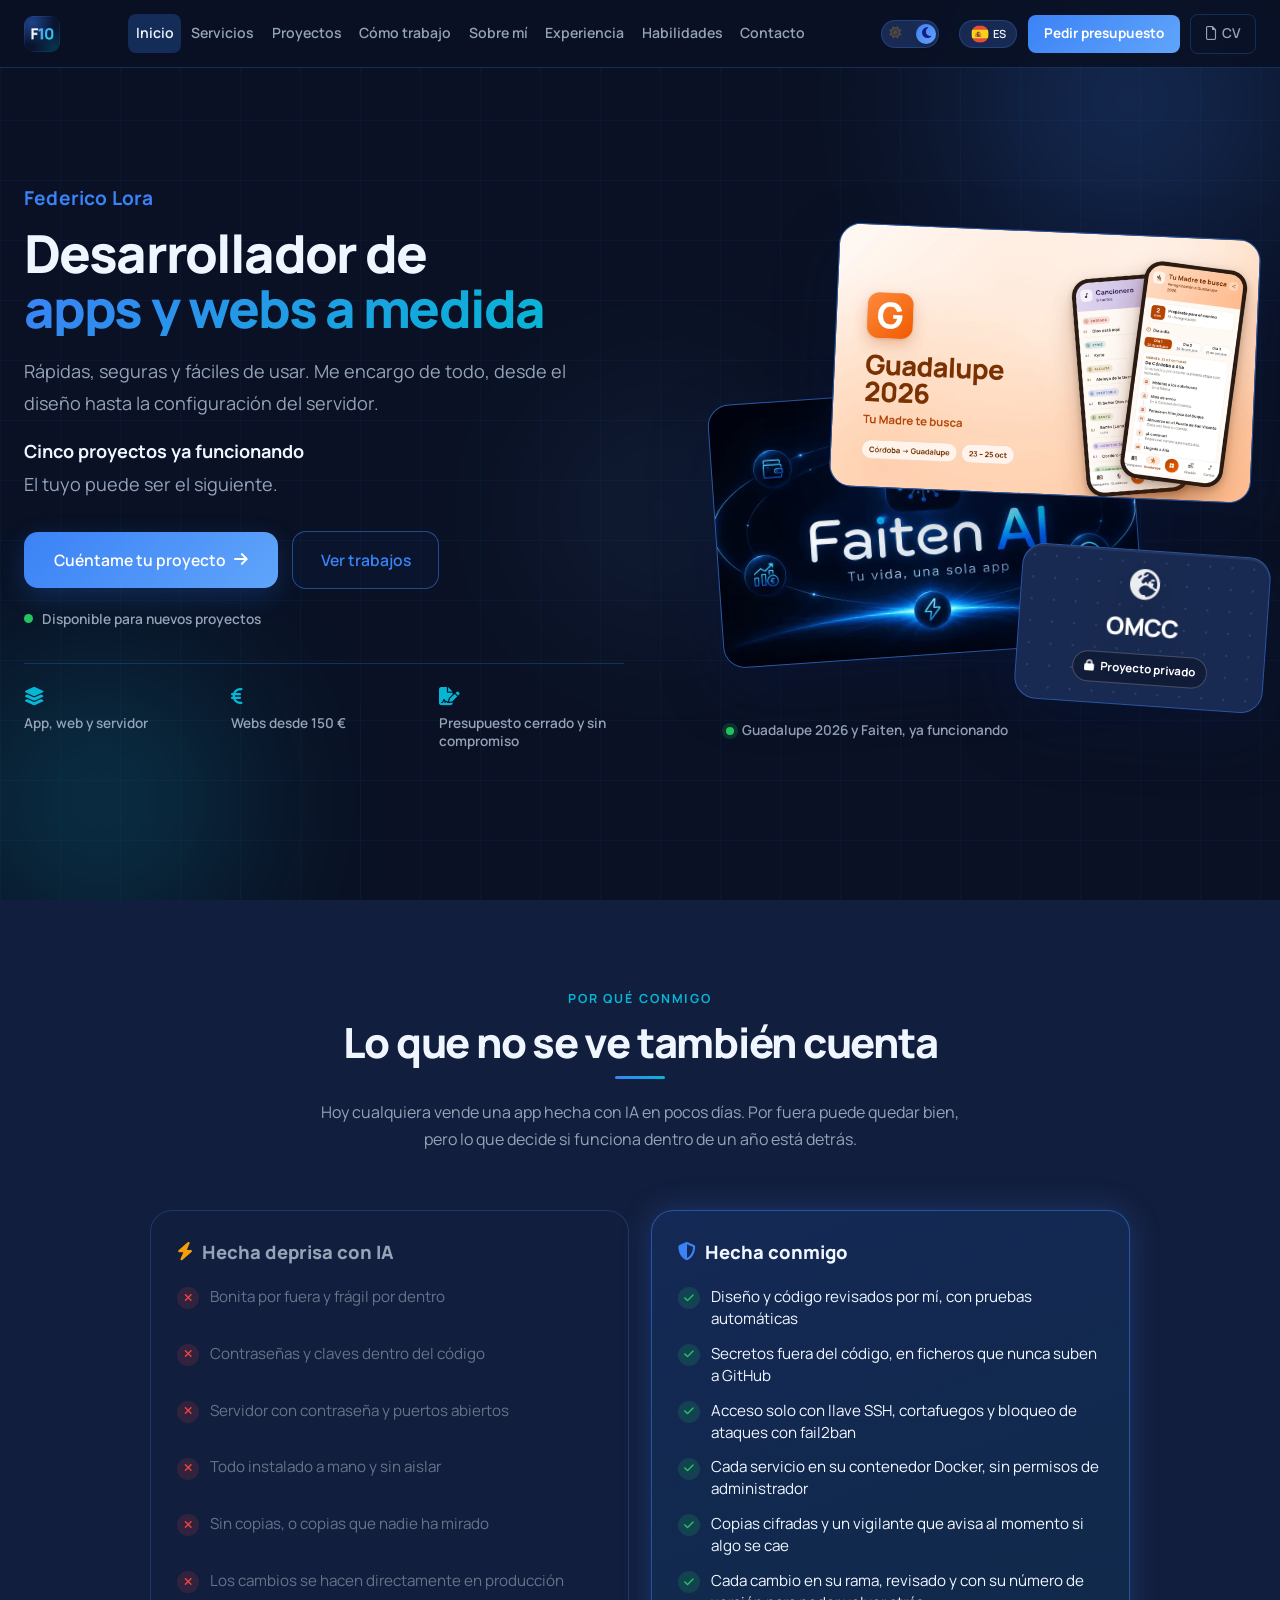
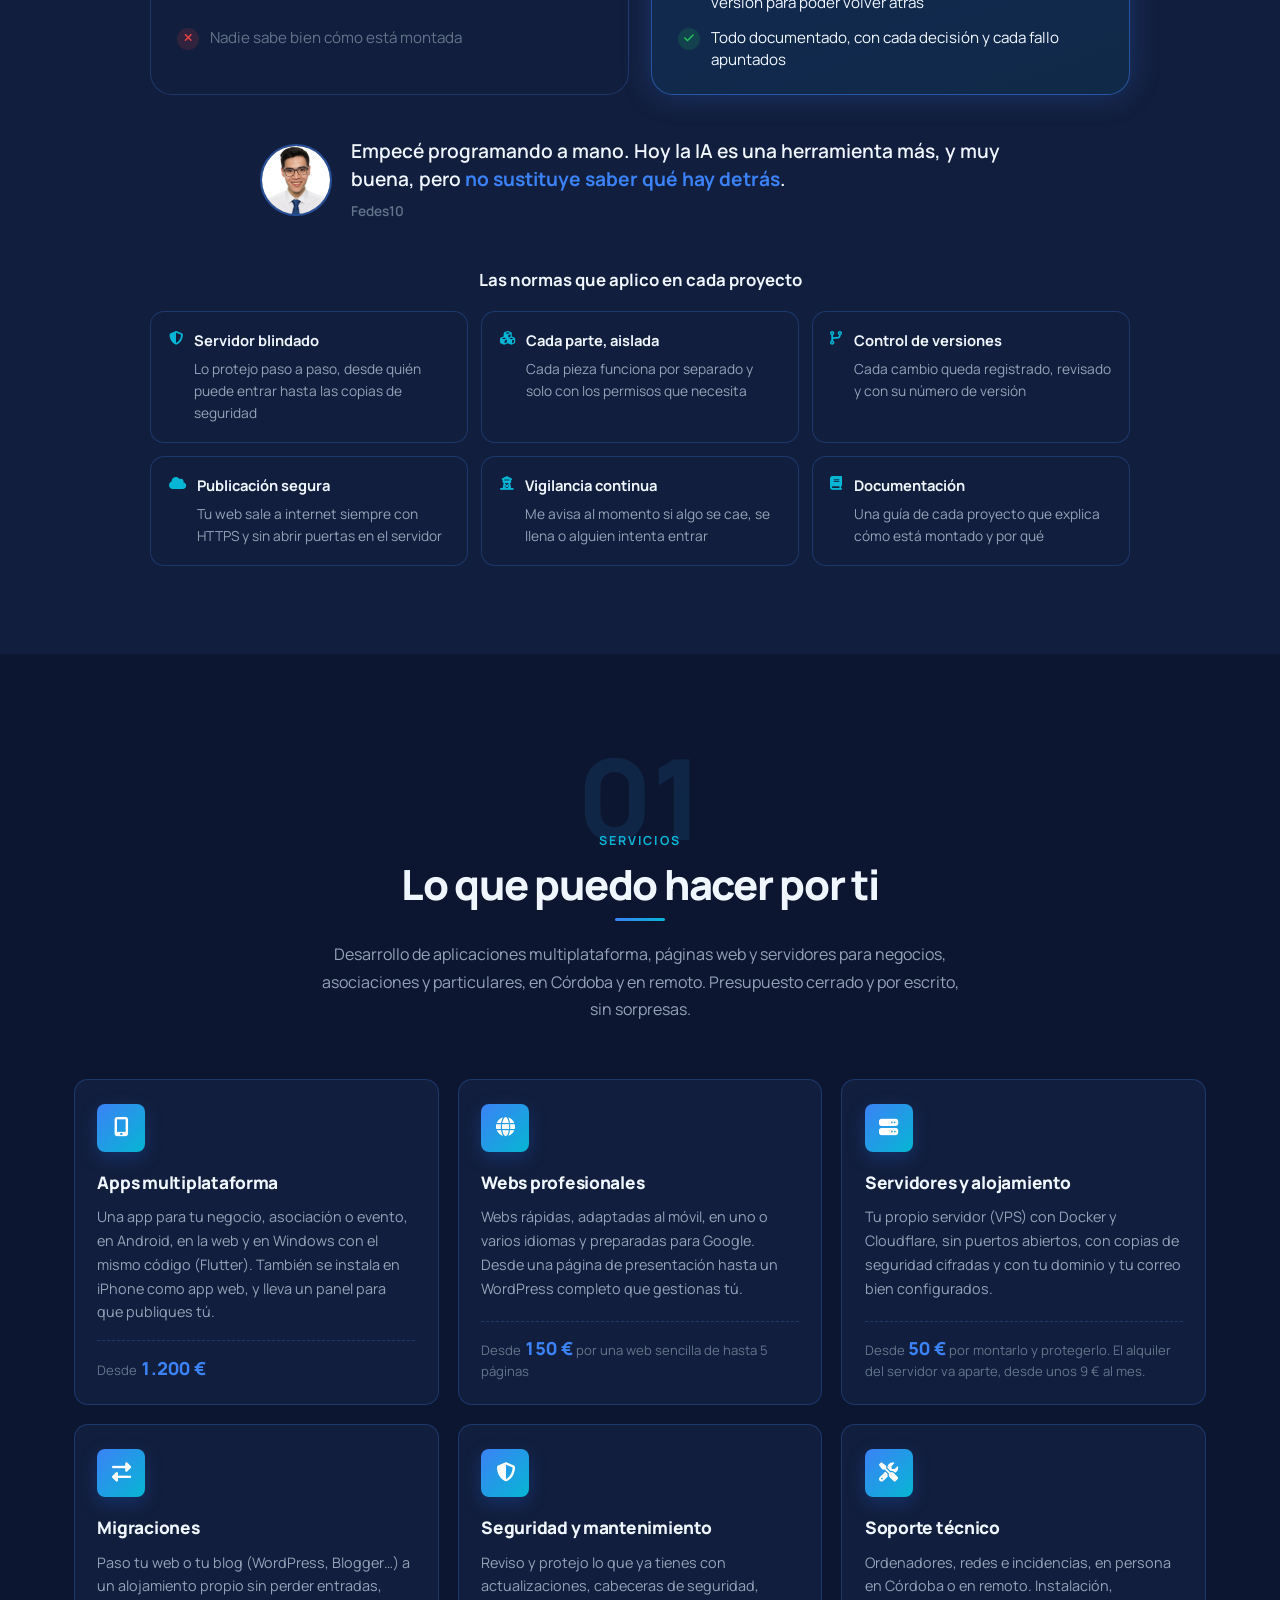
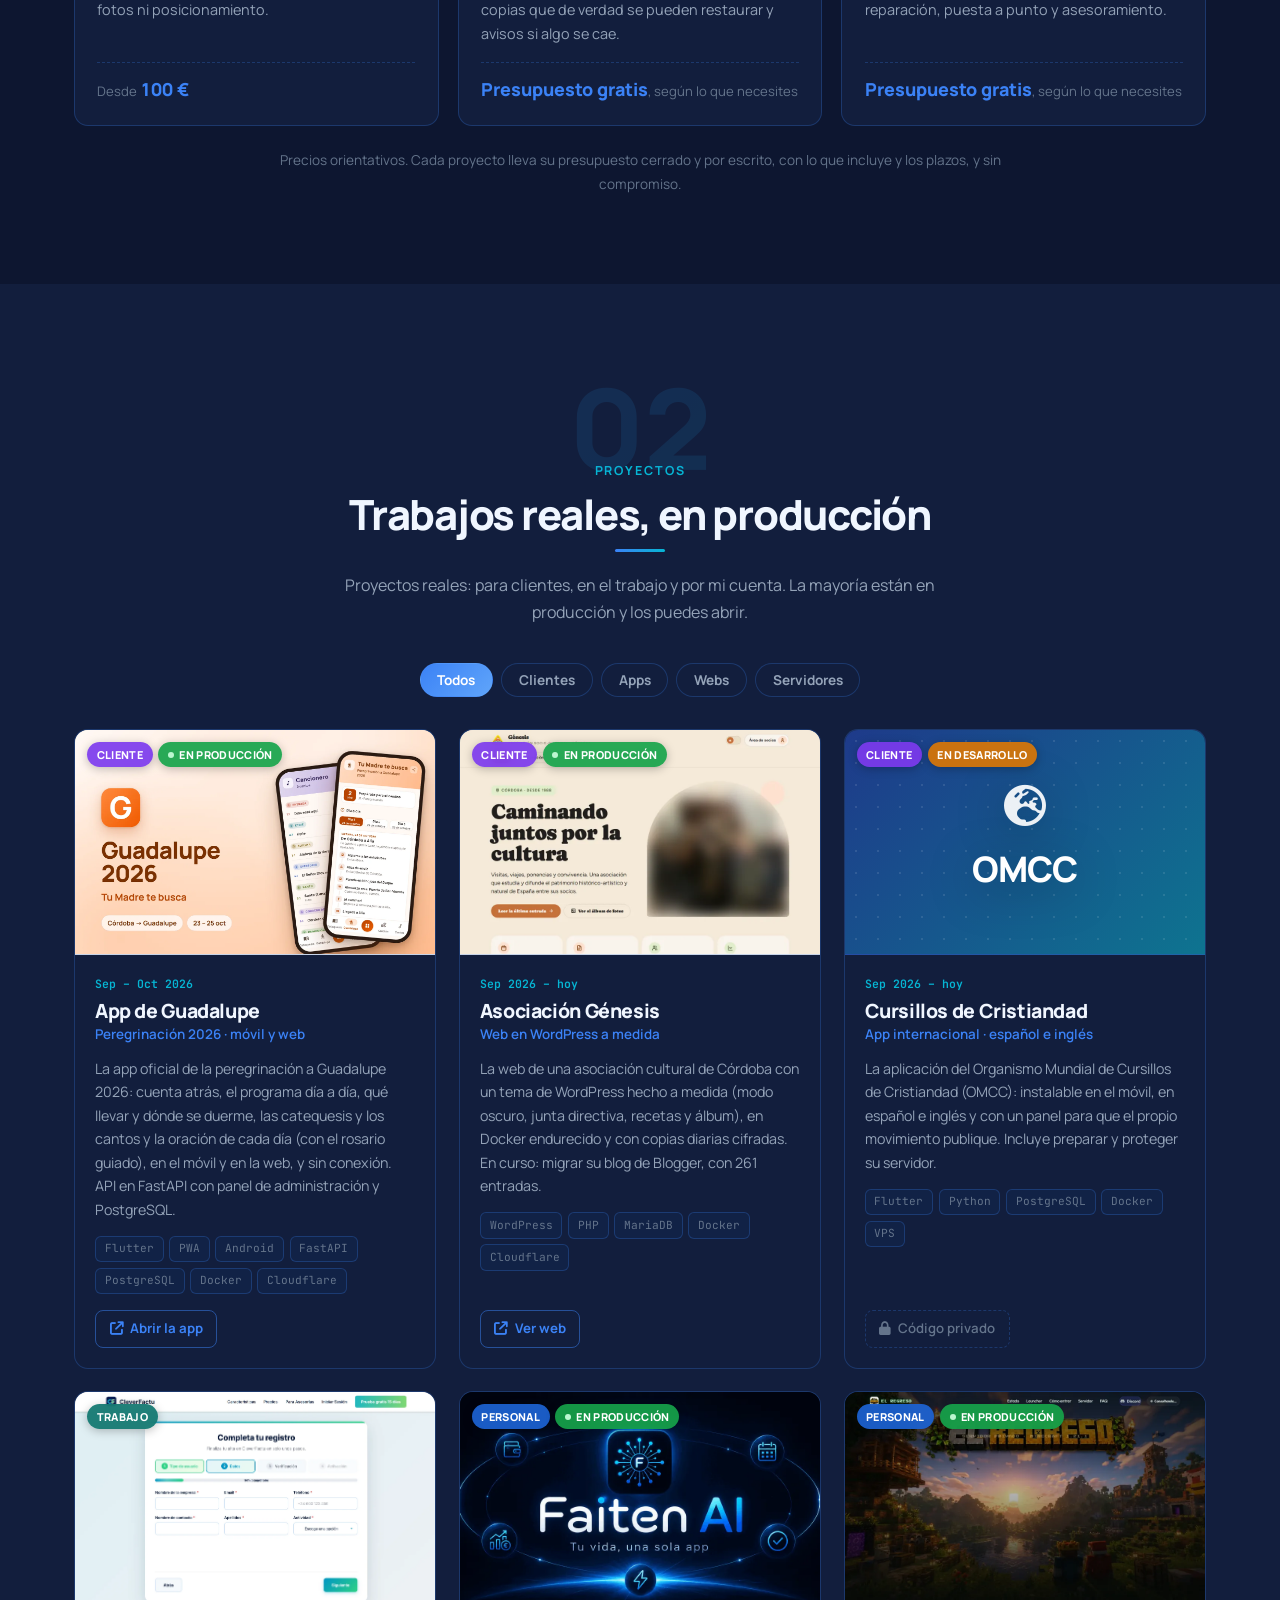
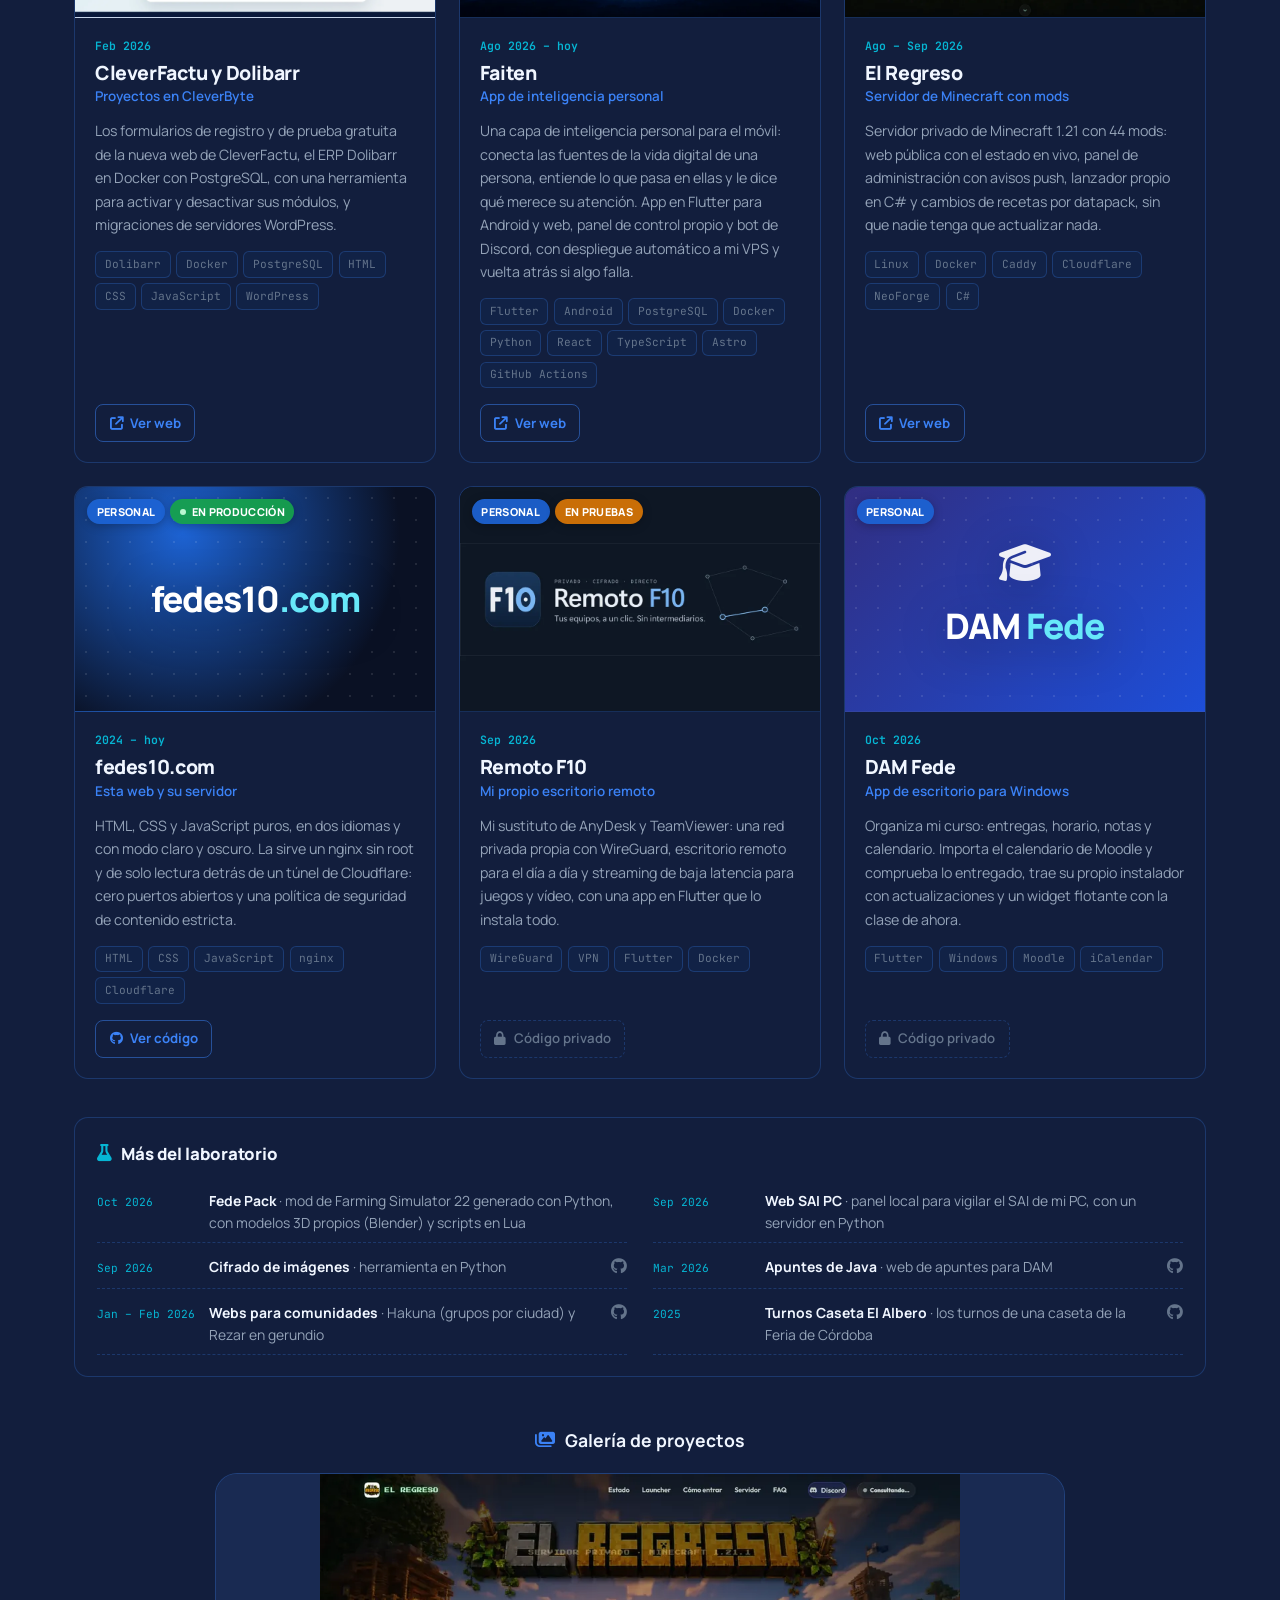
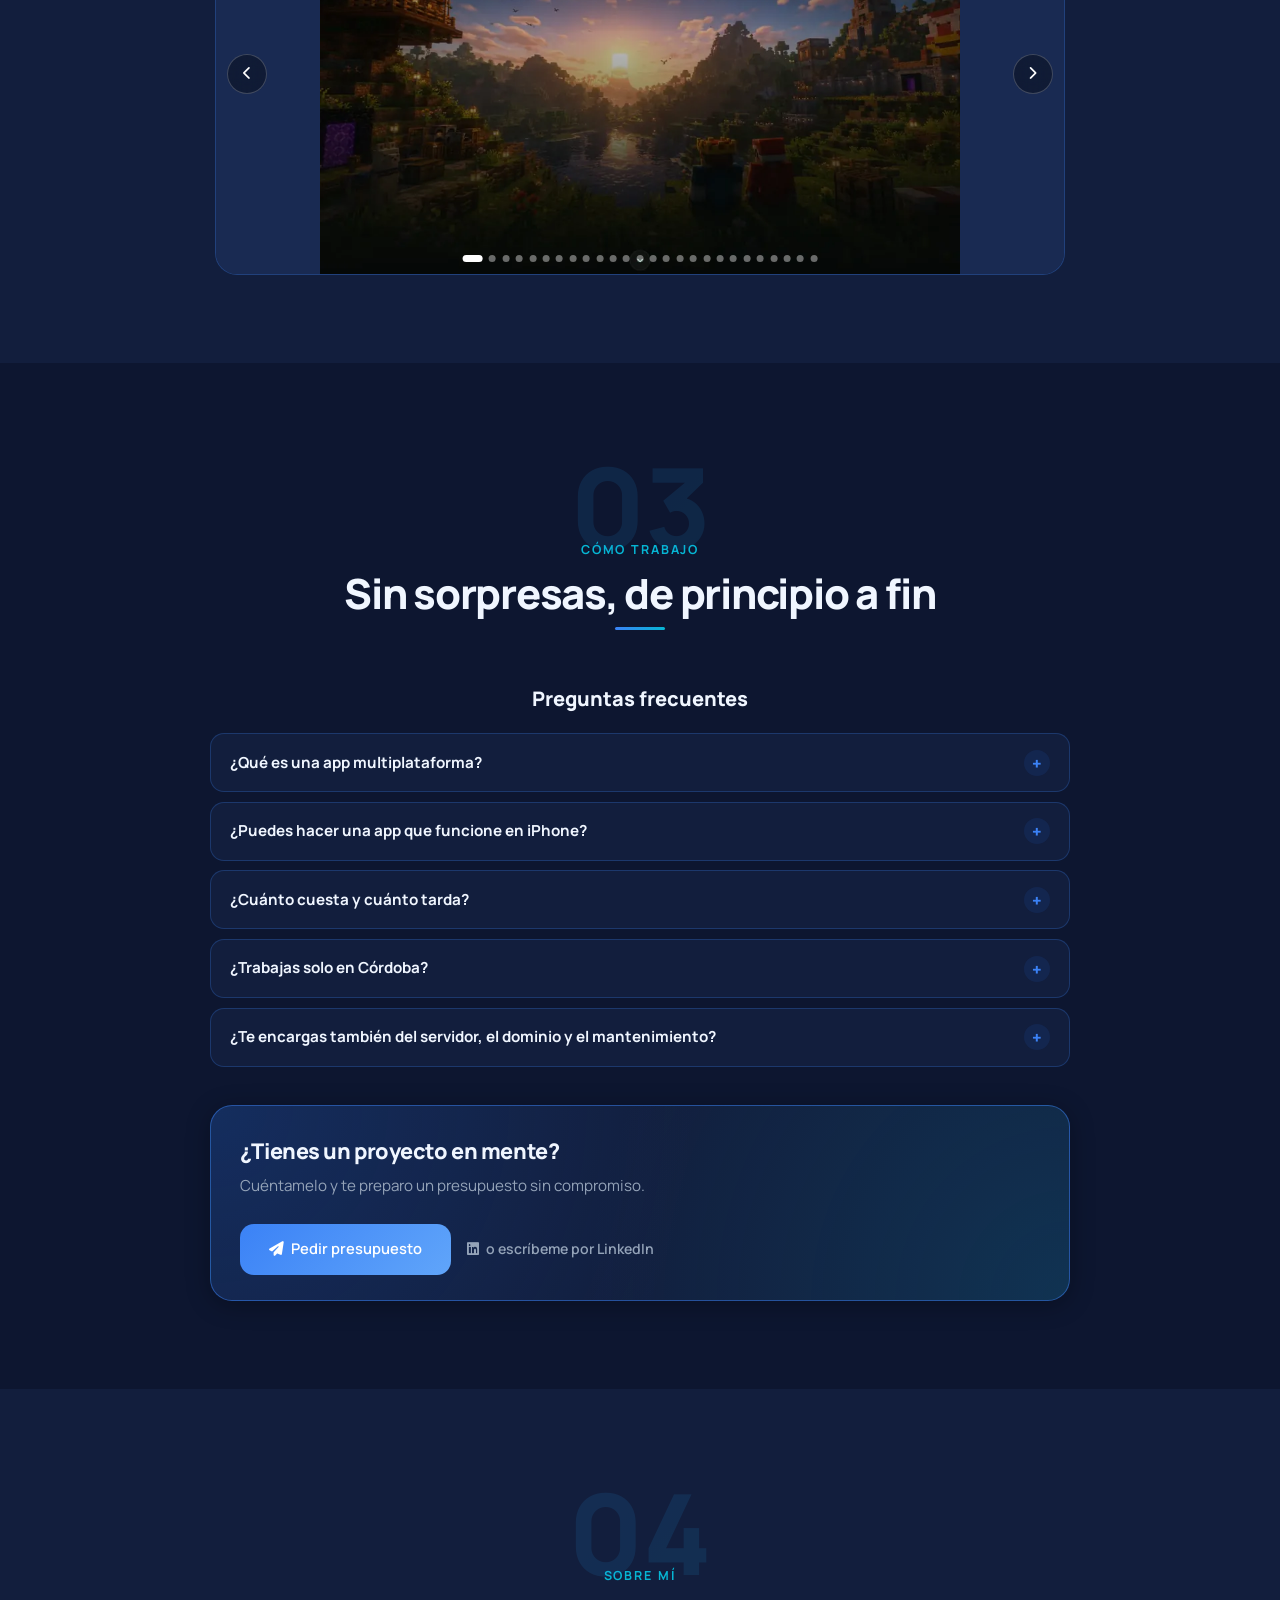
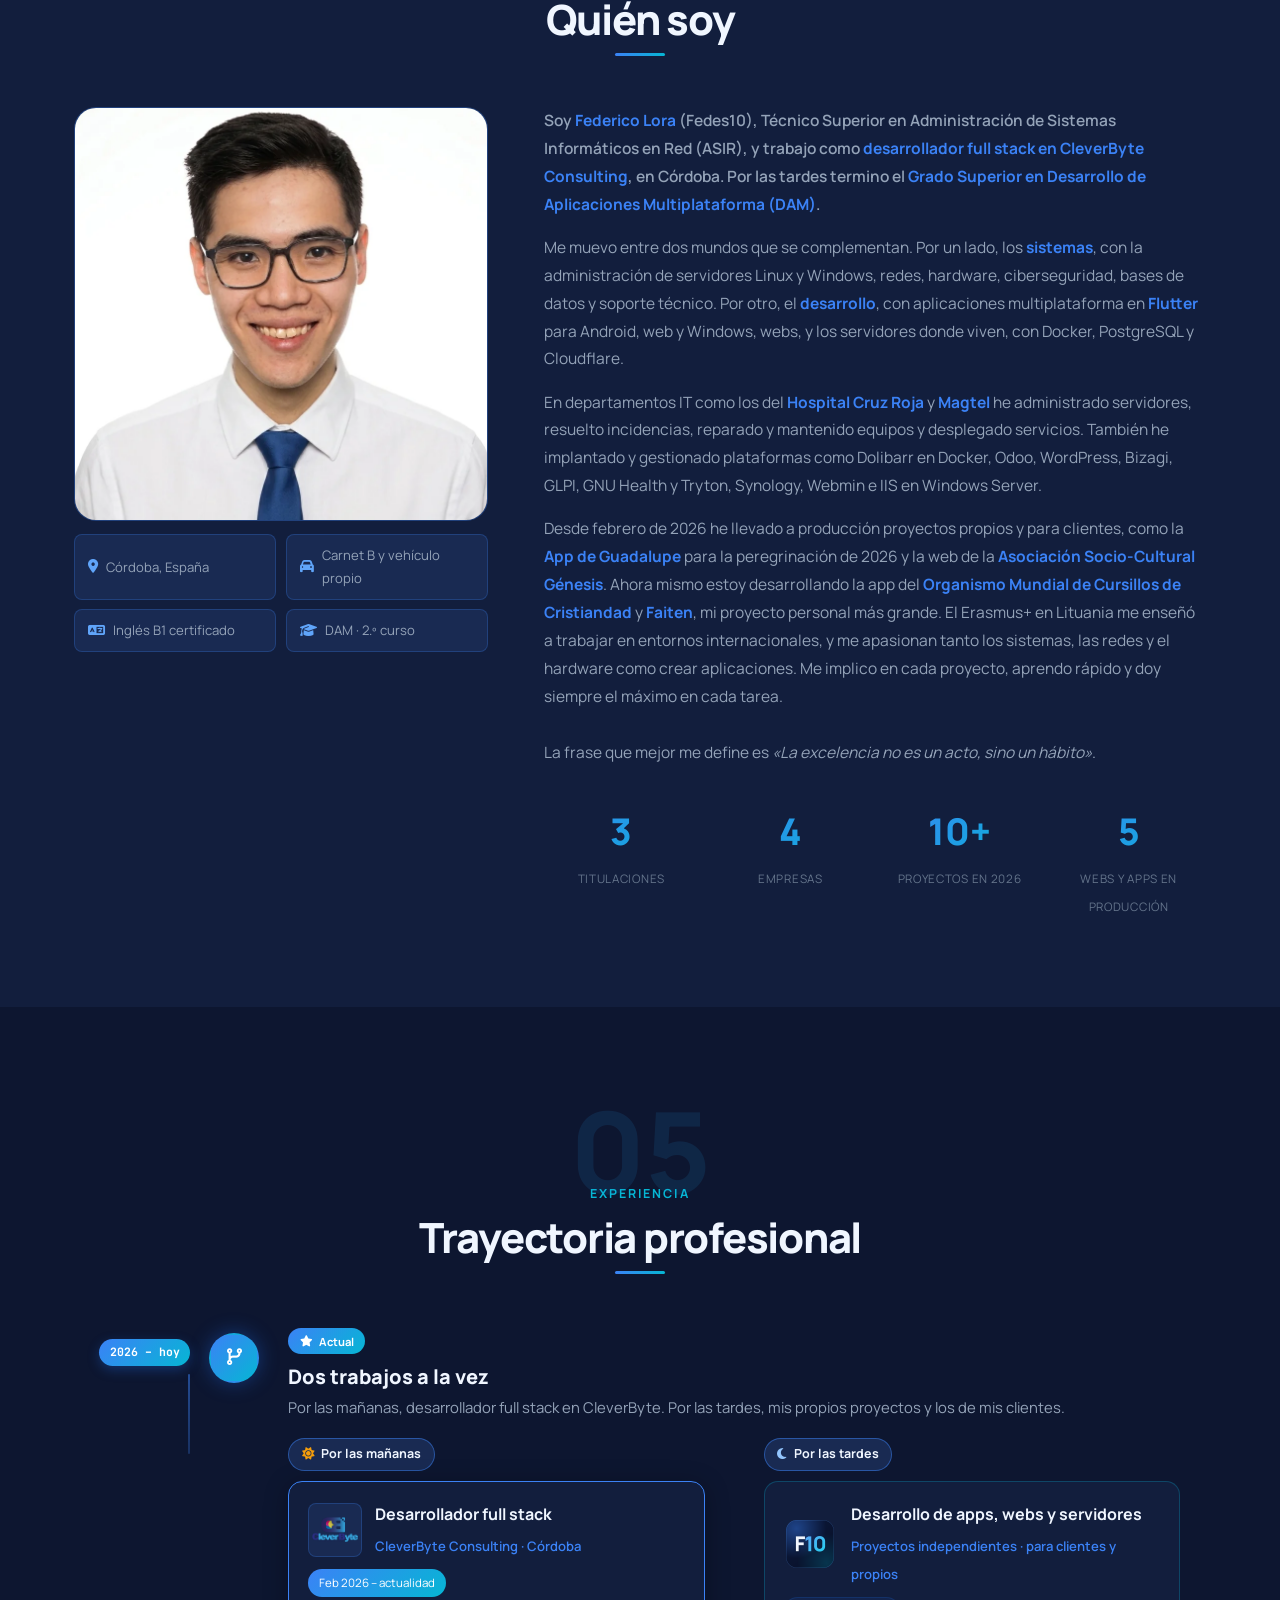
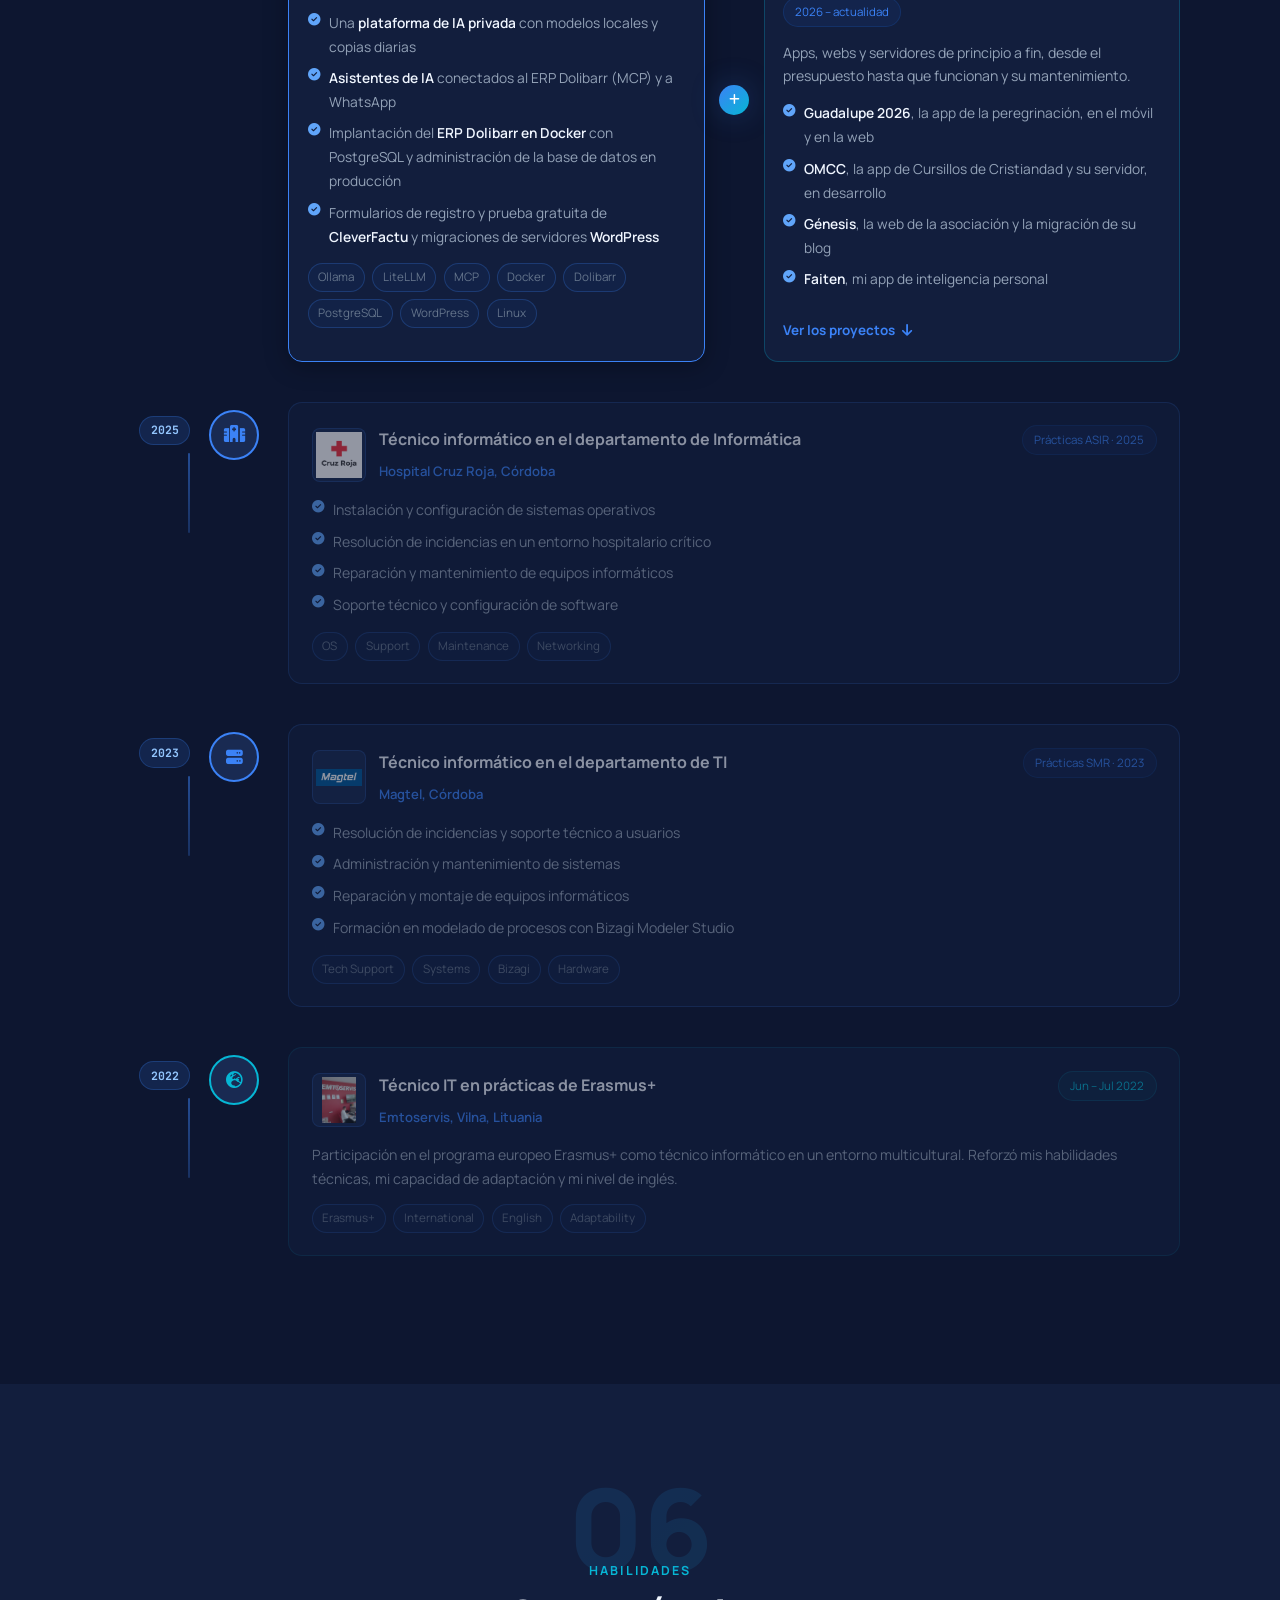
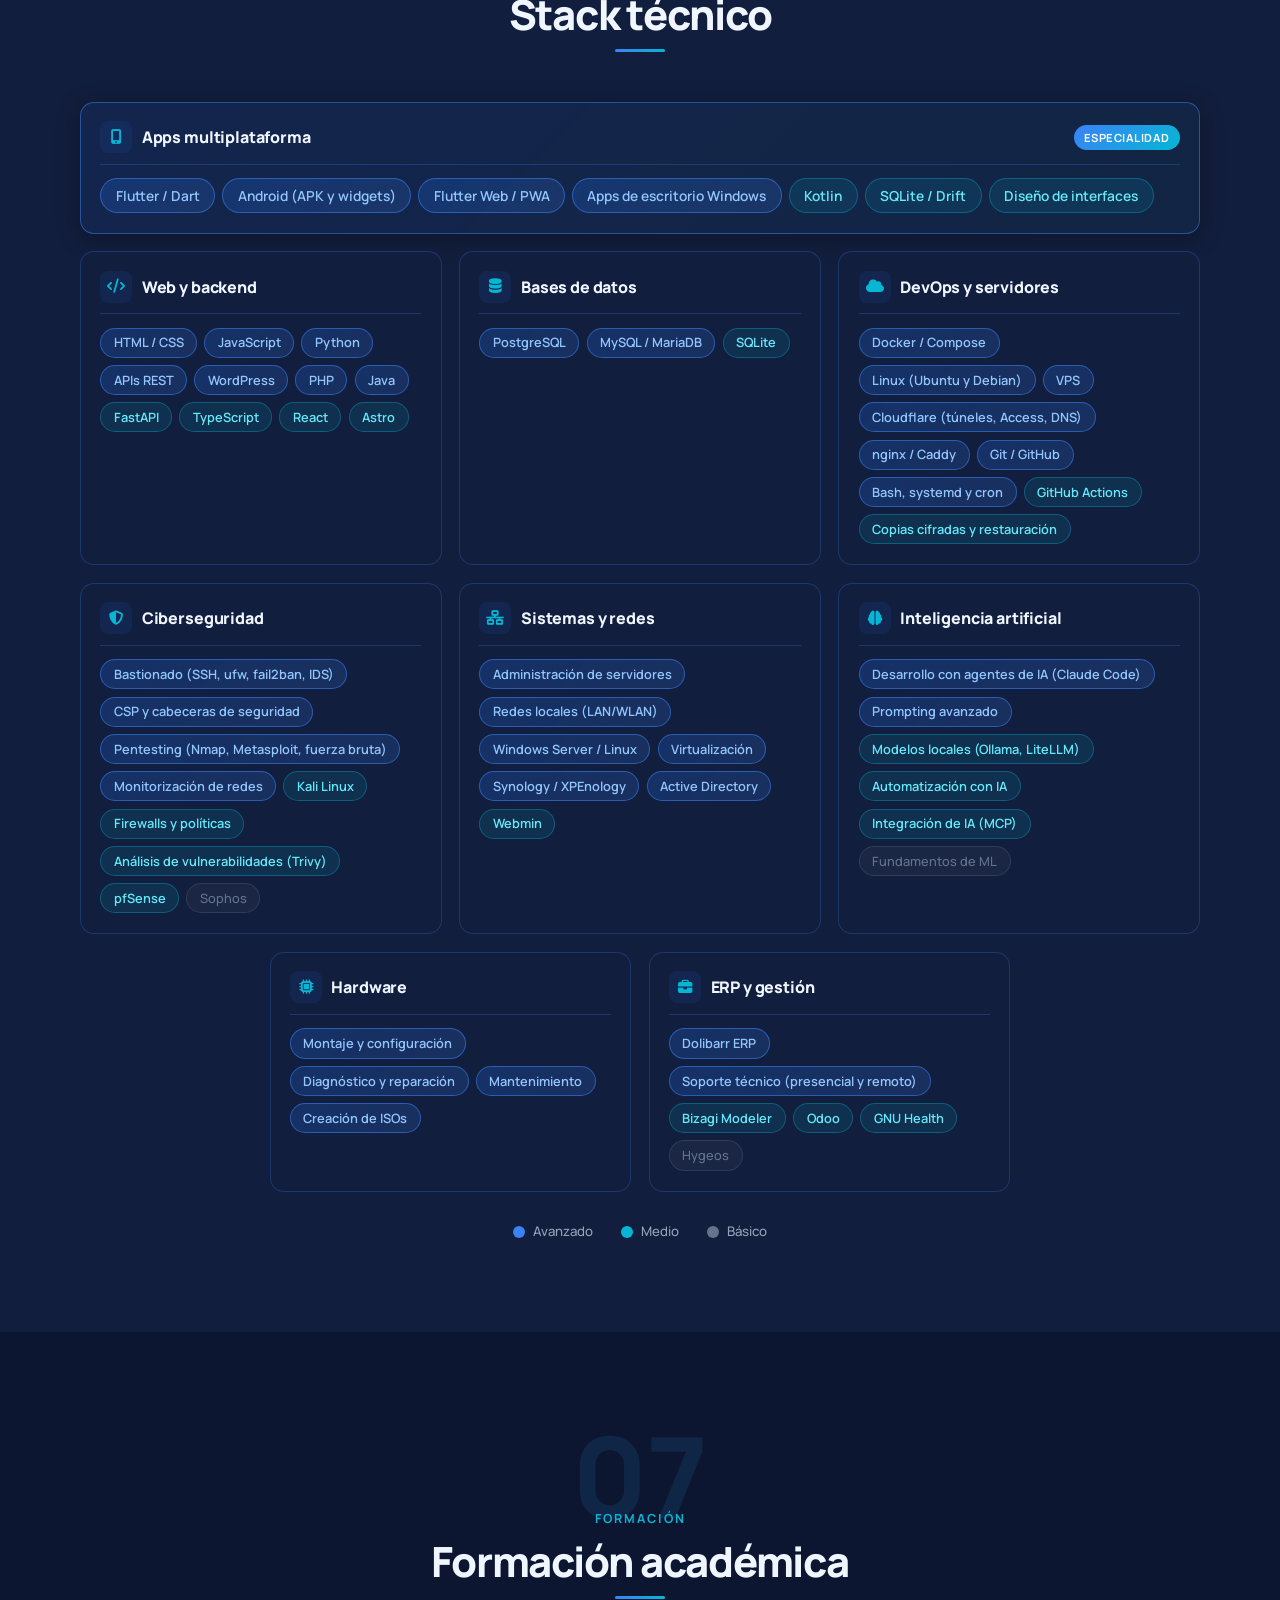
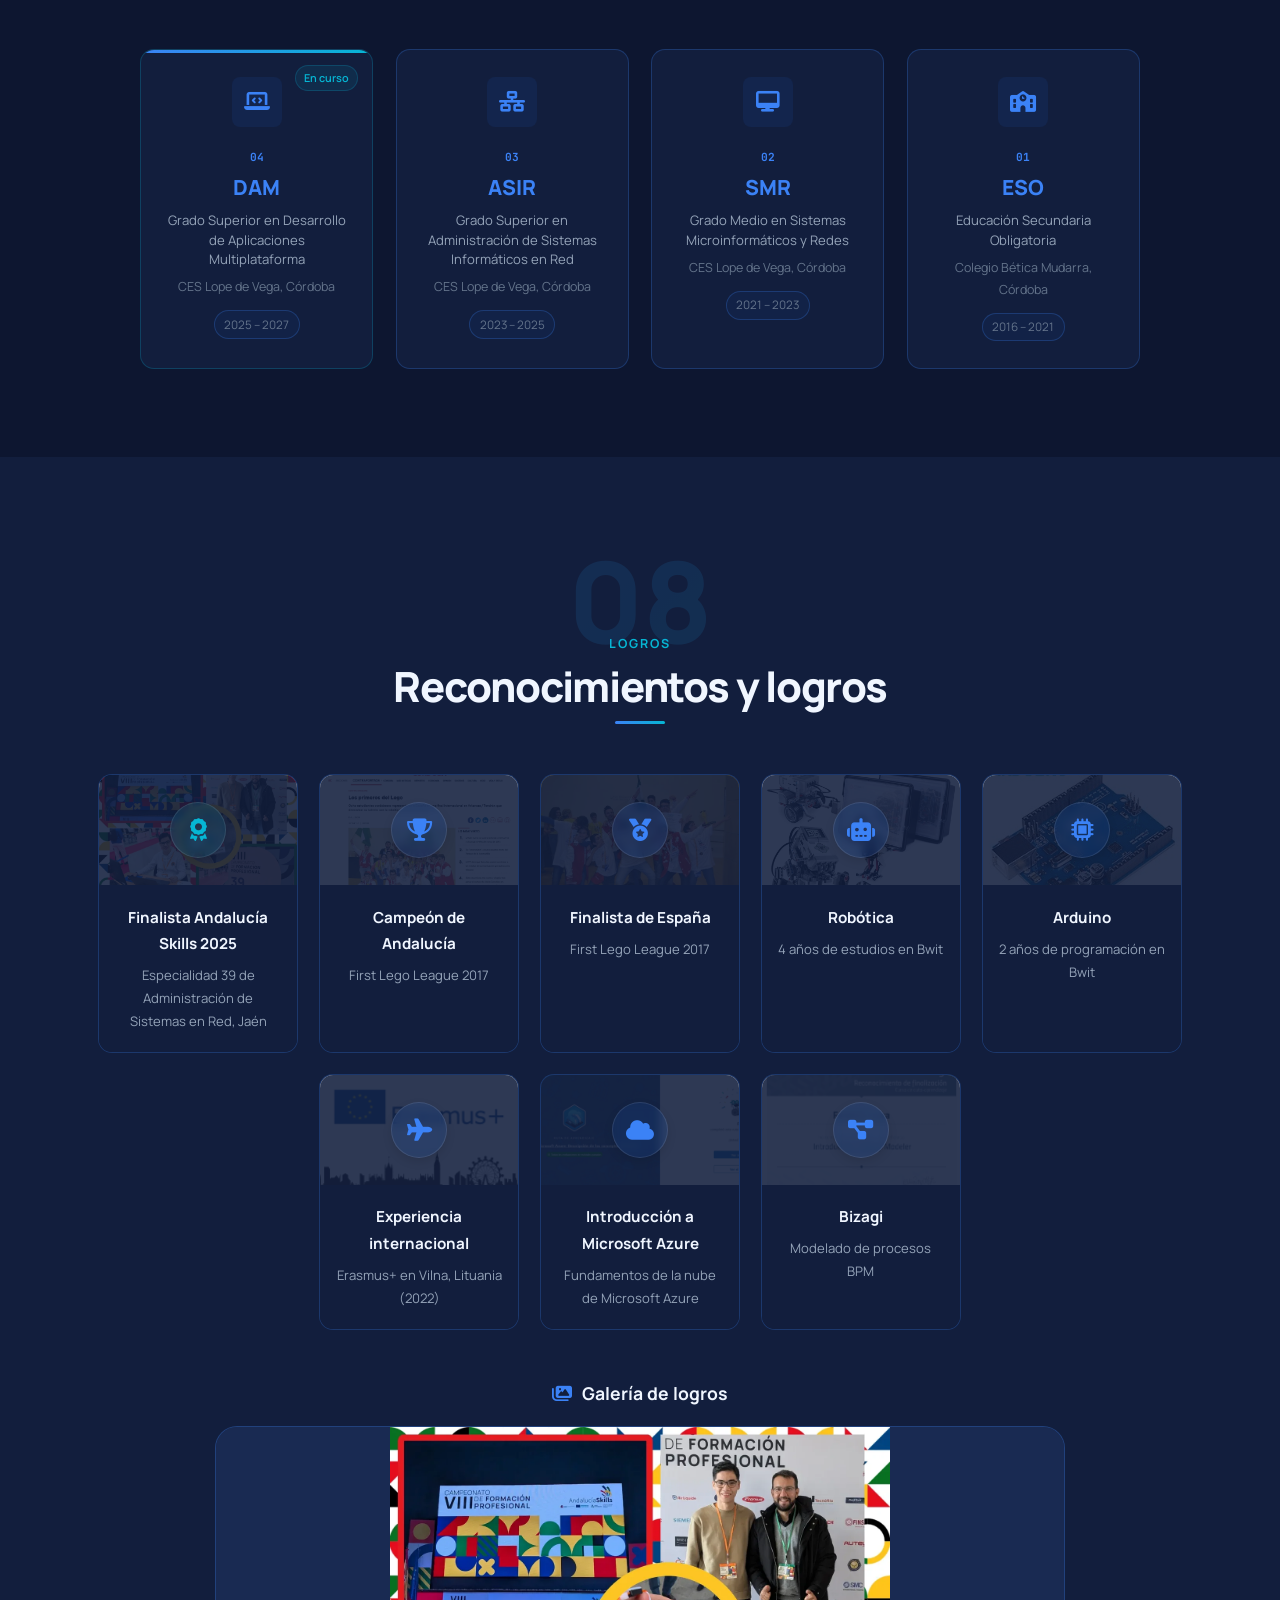
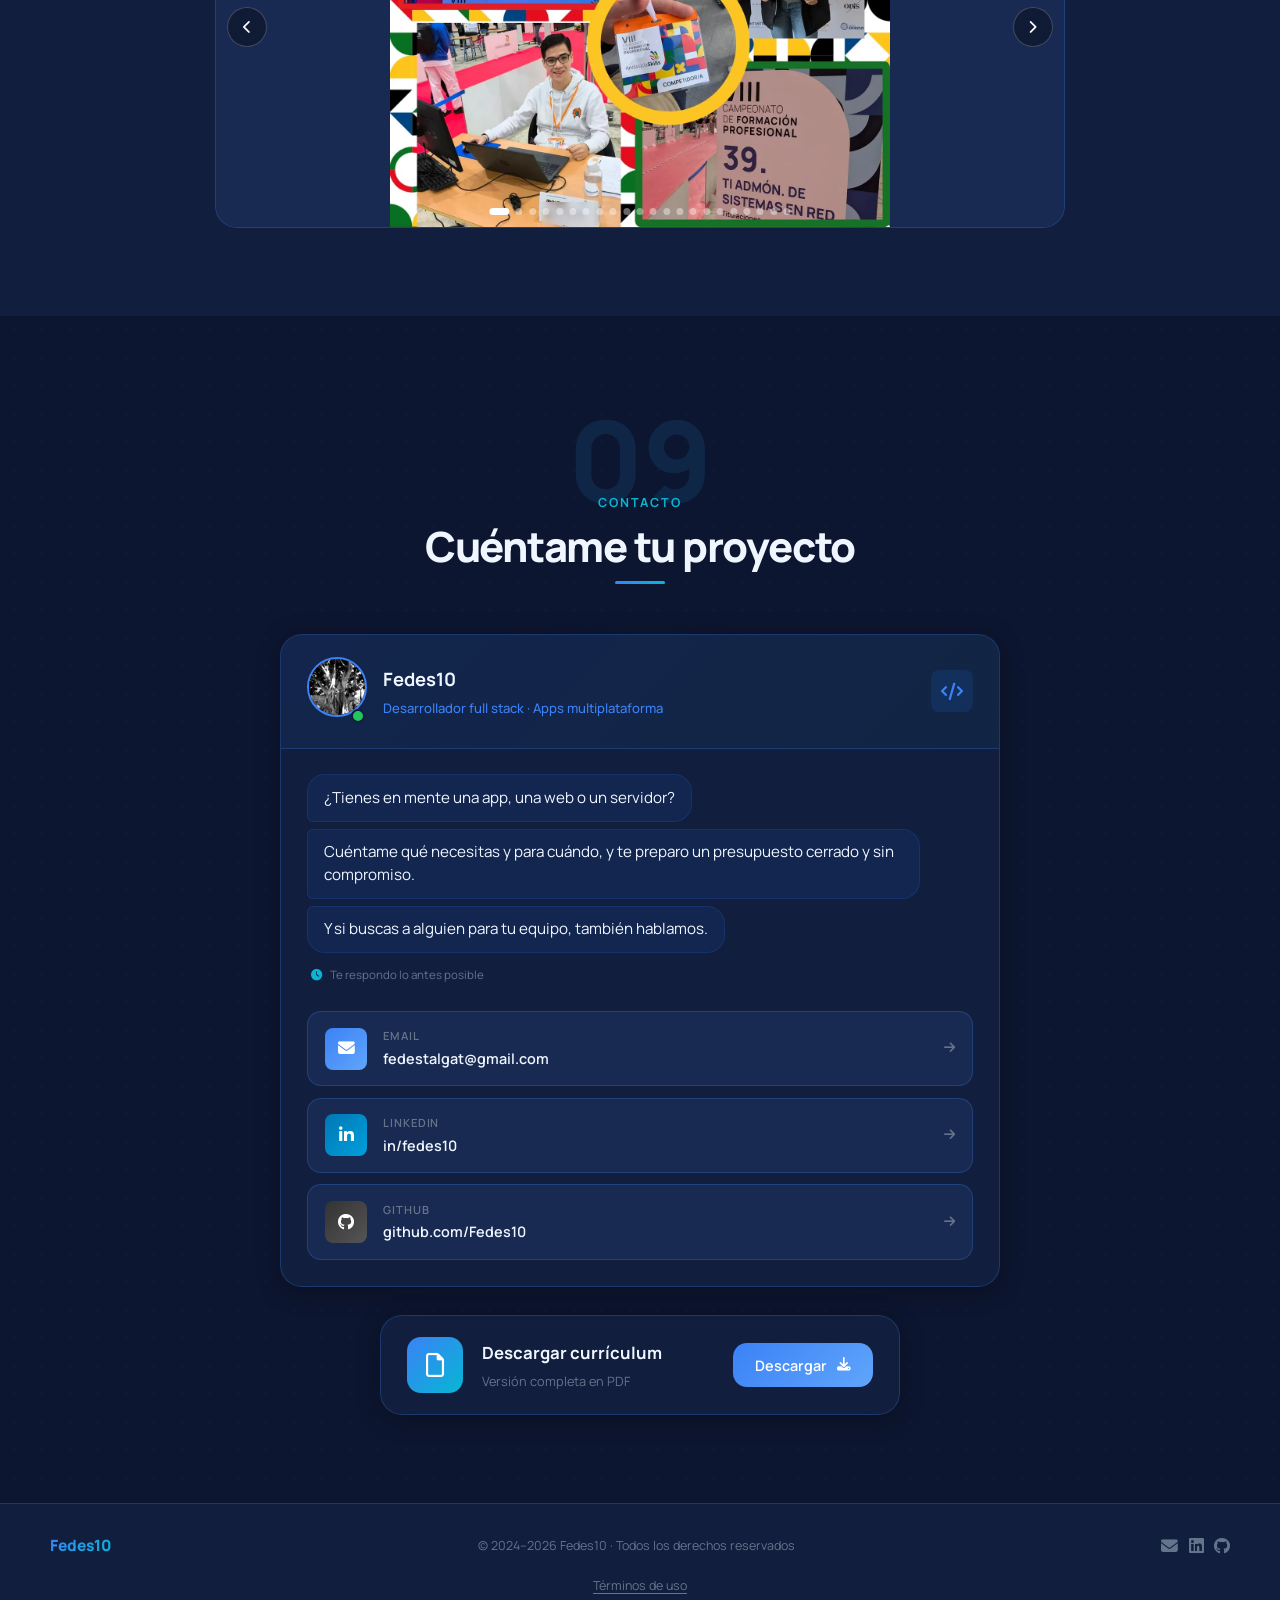
==== index.html @ 9eb633dd "feat(seo): «Fedes10» en el título, en el nombre del sitio y en los nombres alternativos Fede: al bus" ====
<!--
╭━━━╮╱╱╱╱╭╮╱╱╱╱╱╱╭╮╭━━━╮
┃╭━━╯╱╱╱╱┃┃╱╱╱╱╱╭╯┃┃╭━╮┃
┃╰━━┳━━┳━╯┣━━┳━━╋╮┃┃┃┃┃┃
┃╭━━┫┃━┫╭╮┃┃━┫━━┫┃┃┃┃┃┃┃
┃┃╱╱┃┃━┫╰╯┃┃━╋━━┣╯╰┫╰━╯┃
╰╯╱╱╰━━┻━━┻━━┻━━┻━━┻━━━╯
fedes10.com — currículum, portafolio y servicios · © 2024-2026 Federico Lora
Todos los derechos reservados. Prohibida la copia, distribución o modificación sin autorización.

IDIOMAS — una página por idioma, para que los buscadores lean las dos:
  - index.html (español, https://fedes10.com/) y en/index.html (inglés, https://fedes10.com/en/)
    se GENERAN con Herramientas/GenerarIdiomas.py (repo CurriculumWeb) a partir de este mismo
    fichero y de idiomas.json. No se edita en/index.html a mano: se cambia aquí o en el JSON y se
    vuelve a generar. ComprobarWeb.py falla si alguien se olvida.
  - data-i18n="clave"           → el texto
  - data-i18n-html="clave"      → el texto con <strong>, <em> o <br> dentro
  - data-i18n-attr="attr:clave" → un atributo (aria-label, title, href, alt, content, src)

SEGURIDAD:
  - Ni un manejador en línea (onclick, onerror…) ni un <script> con código: todo vive en
    script.js. Así la CSP de nginx puede ser solo `script-src 'self'`.
-->
<!DOCTYPE html>
<html lang="es" data-theme="dark">

<head>
  <meta charset="UTF-8" />
  <meta name="viewport" content="width=device-width, initial-scale=1.0" />
  <title data-i18n="meta-title">Federico Lora (Fedes10) · Desarrollador de apps y webs</title>
  <meta name="description" data-i18n-attr="content:meta-description" content="Currículum y portafolio de Federico Lora (Fedes10), desarrollador full stack y de apps multiplataforma con Flutter en Córdoba. Pide presupuesto." />
  <meta name="author" content="Federico Lora" />
  <meta name="robots" content="index, follow, max-image-preview:large, max-snippet:-1" />
  <meta name="theme-color" content="#0d1630" />

  <!-- Una dirección por idioma: / (español) y /en/ (inglés); cada una es su propia canónica.
       www.fedes10.com y la copia de GitHub Pages apuntan aquí -->
  <link rel="canonical" data-i18n-attr="href:url-canonica" href="https://fedes10.com/" />
  <link rel="alternate" hreflang="es" href="https://fedes10.com/" />
  <link rel="alternate" hreflang="en" href="https://fedes10.com/en/" />
  <link rel="alternate" hreflang="x-default" href="https://fedes10.com/" />

  <link rel="icon" href="favicon.ico?v=20261022" sizes="48x48" />
  <link rel="icon" href="Imagenes/logo-f10-192.png" type="image/png" sizes="192x192" />
  <link rel="apple-touch-icon" href="Imagenes/logo-f10-180.png" />

  <!-- Lo que se ve al compartir el enlace (WhatsApp, LinkedIn…), en el idioma de cada página -->
  <meta property="og:type" content="profile" />
  <meta property="profile:first_name" content="Federico" />
  <meta property="profile:last_name" content="Lora" />
  <meta property="profile:username" content="Fedes10" />
  <meta property="og:site_name" content="Fedes10" />
  <meta property="og:url" data-i18n-attr="content:url-canonica" content="https://fedes10.com/" />
  <meta property="og:title" data-i18n-attr="content:og-titulo" content="Federico Lora (Fedes10) · Desarrollador de apps multiplataforma" />
  <meta property="og:description" data-i18n-attr="content:og-descripcion" content="Desarrollador full stack y de apps multiplataforma con Flutter en Córdoba. Apps, webs y servidores seguros." />
  <meta property="og:image" data-i18n-attr="content:og-imagen" content="https://fedes10.com/Imagenes/preview-web-url.png?v=20261022" />
  <meta property="og:image:width" content="1200" />
  <meta property="og:image:height" content="630" />
  <meta property="og:image:alt" data-i18n-attr="content:og-imagen-alt" content="Federico Lora · Desarrollador full stack y de apps multiplataforma" />
  <meta property="og:locale" data-i18n-attr="content:og-locale" content="es_ES" />
  <meta property="og:locale:alternate" data-i18n-attr="content:og-locale-alt" content="en_GB" />
  <meta name="twitter:card" content="summary_large_image" />
  <meta name="twitter:title" data-i18n-attr="content:og-titulo" content="Federico Lora (Fedes10) · Desarrollador de apps multiplataforma" />
  <meta name="twitter:description" data-i18n-attr="content:og-descripcion" content="Desarrollador full stack y de apps multiplataforma con Flutter en Córdoba. Apps, webs y servidores seguros." />
  <meta name="twitter:image" data-i18n-attr="content:og-imagen" content="https://fedes10.com/Imagenes/preview-web-url.png?v=20261022" />

  <!-- Datos estructurados (perfil, persona, web, servicios y preguntas frecuentes): los escribe
       GenerarIdiomas.py desde idiomas.json. Son datos: no se ejecutan, y la CSP no los frena -->
  <script type="application/ld+json" id="datos-estructurados">
  {
    "@context": "https://schema.org",
    "@graph": [
      {
        "@type": "ProfilePage",
        "@id": "https://fedes10.com/#perfil",
        "url": "https://fedes10.com/",
        "name": "Federico Lora (Fedes10) · Desarrollador de apps y webs",
        "description": "Currículum y portafolio de Federico Lora (Fedes10), desarrollador full stack y de apps multiplataforma con Flutter en Córdoba. Pide presupuesto.",
        "inLanguage": "es",
        "isPartOf": {
          "@id": "https://fedes10.com/#web"
        },
        "mainEntity": {
          "@id": "https://fedes10.com/#fede"
        },
        "about": {
          "@id": "https://fedes10.com/#fede"
        },
        "dateModified": "2026-10-26T00:00:00+00:00"
      },
      {
        "@type": "Person",
        "@id": "https://fedes10.com/#fede",
        "name": "Federico Lora",
        "givenName": "Federico",
        "familyName": "Lora",
        "alternateName": [
          "Fedes10",
          "Fedes 10",
          "F10",
          "Fede Lora"
        ],
        "url": "https://fedes10.com/",
        "image": "https://fedes10.com/Imagenes/fedes10-portada.webp",
        "jobTitle": "Desarrollador full stack y de aplicaciones multiplataforma",
        "description": "Federico Lora (Fedes10) es desarrollador full stack en CleverByte Consulting, en Córdoba (España), y desarrollador de aplicaciones multiplataforma con Flutter. Hace apps, webs y servidores seguros para negocios, asociaciones y particulares.",
        "email": "mailto:fedestalgat@gmail.com",
        "address": {
          "@type": "PostalAddress",
          "addressLocality": "Córdoba",
          "addressRegion": "Andalucía",
          "addressCountry": "ES"
        },
        "worksFor": {
          "@type": "Organization",
          "name": "CleverByte Consulting",
          "url": "https://www.cleverbyte.es/"
        },
        "alumniOf": {
          "@type": "EducationalOrganization",
          "name": "CES Lope de Vega",
          "url": "https://ceslopedevega.com/"
        },
        "hasCredential": [
          {
            "@type": "EducationalOccupationalCredential",
            "credentialCategory": "degree",
            "name": "Grado Superior en Administración de Sistemas Informáticos en Red (ASIR)"
          },
          {
            "@type": "EducationalOccupationalCredential",
            "credentialCategory": "degree",
            "name": "Grado Medio en Sistemas Microinformáticos y Redes (SMR)"
          }
        ],
        "award": [
          "Finalista Andalucía Skills 2025 · Especialidad 39 de Administración de Sistemas en Red, Jaén",
          "Campeón de Andalucía · First Lego League 2017",
          "Finalista de España · First Lego League 2017"
        ],
        "knowsLanguage": [
          "es",
          "en"
        ],
        "knowsAbout": [
          "Desarrollo de aplicaciones multiplataforma",
          "Flutter",
          "Dart",
          "Android",
          "Python",
          "PostgreSQL",
          "Docker",
          "Linux",
          "WordPress",
          "Cloudflare",
          "Ciberseguridad",
          "Administración de sistemas"
        ],
        "sameAs": [
          "https://www.linkedin.com/in/fedes10/",
          "https://github.com/Fedes10"
        ],
        "makesOffer": [
          {
            "@type": "Offer",
            "itemOffered": {
              "@type": "Service",
              "name": "Apps multiplataforma",
              "description": "Una app para tu negocio, asociación o evento, en Android, en la web y en Windows con el mismo código (Flutter). También se instala en iPhone como app web, y lleva un panel para que publiques tú.",
              "provider": {
                "@id": "https://fedes10.com/#fede"
              },
              "areaServed": [
                {
                  "@type": "City",
                  "name": "Córdoba"
                },
                {
                  "@type": "Country",
                  "name": "España"
                }
              ]
            }
          },
          {
            "@type": "Offer",
            "itemOffered": {
              "@type": "Service",
              "name": "Webs profesionales",
              "description": "Webs rápidas, adaptadas al móvil, en uno o varios idiomas y preparadas para Google. Desde una página de presentación hasta un WordPress completo que gestionas tú.",
              "provider": {
                "@id": "https://fedes10.com/#fede"
              },
              "areaServed": [
                {
                  "@type": "City",
                  "name": "Córdoba"
                },
                {
                  "@type": "Country",
                  "name": "España"
                }
              ]
            }
          },
          {
            "@type": "Offer",
            "itemOffered": {
              "@type": "Service",
              "name": "Servidores y alojamiento",
              "description": "Tu propio servidor (VPS) con Docker y Cloudflare, sin puertos abiertos, con copias de seguridad cifradas y con tu dominio y tu correo bien configurados.",
              "provider": {
                "@id": "https://fedes10.com/#fede"
              },
              "areaServed": [
                {
                  "@type": "City",
                  "name": "Córdoba"
                },
                {
                  "@type": "Country",
                  "name": "España"
                }
              ]
            }
          },
          {
            "@type": "Offer",
            "itemOffered": {
              "@type": "Service",
              "name": "Migraciones",
              "description": "Paso tu web o tu blog (WordPress, Blogger…) a un alojamiento propio sin perder entradas, fotos ni posicionamiento.",
              "provider": {
                "@id": "https://fedes10.com/#fede"
              },
              "areaServed": [
                {
                  "@type": "City",
                  "name": "Córdoba"
                },
                {
                  "@type": "Country",
                  "name": "España"
                }
              ]
            }
          },
          {
            "@type": "Offer",
            "itemOffered": {
              "@type": "Service",
              "name": "Seguridad y mantenimiento",
              "description": "Reviso y protejo lo que ya tienes con actualizaciones, cabeceras de seguridad, copias que de verdad se pueden restaurar y avisos si algo se cae.",
              "provider": {
                "@id": "https://fedes10.com/#fede"
              },
              "areaServed": [
                {
                  "@type": "City",
                  "name": "Córdoba"
                },
                {
                  "@type": "Country",
                  "name": "España"
                }
              ]
            }
          },
          {
            "@type": "Offer",
            "itemOffered": {
              "@type": "Service",
              "name": "Soporte técnico",
              "description": "Ordenadores, redes e incidencias, en persona en Córdoba o en remoto. Instalación, reparación, puesta a punto y asesoramiento.",
              "provider": {
                "@id": "https://fedes10.com/#fede"
              },
              "areaServed": [
                {
                  "@type": "City",
                  "name": "Córdoba"
                },
                {
                  "@type": "Country",
                  "name": "España"
                }
              ]
            }
          }
        ]
      },
      {
        "@type": "WebSite",
        "@id": "https://fedes10.com/#web",
        "url": "https://fedes10.com/",
        "name": "Fedes10",
        "alternateName": [
          "fedes10.com",
          "Fedes 10",
          "F10",
          "Federico Lora"
        ],
        "inLanguage": [
          "es",
          "en"
        ],
        "publisher": {
          "@id": "https://fedes10.com/#fede"
        }
      },
      {
        "@type": "FAQPage",
        "@id": "https://fedes10.com/#preguntas",
        "url": "https://fedes10.com/",
        "inLanguage": "es",
        "mainEntity": [
          {
            "@type": "Question",
            "name": "¿Qué es una app multiplataforma?",
            "acceptedAnswer": {
              "@type": "Answer",
              "text": "Es una app que se programa una sola vez y funciona en Android, en la web y en Windows. La hago con Flutter, de Google. Así cuesta menos y tiene lo mismo en todos los dispositivos."
            }
          },
          {
            "@type": "Question",
            "name": "¿Puedes hacer una app que funcione en iPhone?",
            "acceptedAnswer": {
              "@type": "Answer",
              "text": "Sí. Se instala desde Safari como una app web y queda en la pantalla de inicio como cualquier otra. Si además tiene que estar en la App Store, lo vemos en el presupuesto."
            }
          },
          {
            "@type": "Question",
            "name": "¿Cuánto cuesta y cuánto tarda?",
            "acceptedAnswer": {
              "@type": "Answer",
              "text": "Depende de lo que necesites. Una web sencilla sale desde 150 €, montar tu servidor desde 50 € y una app desde 1.200 €. Te hago un presupuesto cerrado y por escrito, con los plazos. La primera conversación es gratis."
            }
          },
          {
            "@type": "Question",
            "name": "¿Trabajas solo en Córdoba?",
            "acceptedAnswer": {
              "@type": "Answer",
              "text": "No. En Córdoba puedo ir en persona, y en remoto trabajo para cualquier sitio de España o de fuera, en español o en inglés."
            }
          },
          {
            "@type": "Question",
            "name": "¿Te encargas también del servidor, el dominio y el mantenimiento?",
            "acceptedAnswer": {
              "@type": "Answer",
              "text": "Sí. Monto el servidor, configuro tu dominio y tu correo y dejo copias de seguridad. Si quieres, también me encargo del mantenimiento."
            }
          }
        ]
      }
    ]
  }
  </script>

  <!-- Letras propias (sin pedir nada a Google): Manrope para todo y JetBrains Mono para los detalles -->
  <link rel="preload" href="Fuentes/Manrope-Variable.woff" as="font" type="font/woff" crossorigin />
  <link rel="stylesheet" href="https://cdnjs.cloudflare.com/ajax/libs/font-awesome/6.5.0/css/all.min.css" />
  <link rel="stylesheet" href="estilos.css?v=94b053d64b" />
</head>

<body>

  <!-- ========== LOADER ========== -->
  <div class="page-loader" id="pageLoader" aria-hidden="true">
    <div class="loader-inner">
      <img src="Imagenes/logo-f10-192.png" alt="" class="loader-logo loader-logo-img" width="84" height="84" />
      <div class="loader-bar"><span></span></div>
    </div>
  </div>

  <!-- ========== NAVBAR ========== -->
  <nav class="navbar" id="navbar">
    <a href="#hero" class="nav-brand" data-i18n-attr="aria-label:nav-inicio" aria-label="Volver al inicio">
      <img src="Imagenes/logo-f10-192.png" alt="" class="brand-logo" width="36" height="36" />
      <span class="brand-name">Fedes10</span>
    </a>

    <!-- data-section → la sección activa en script.js · data-i18n → su texto en idiomas.json -->
    <ul class="nav-links" id="navLinks">
      <li><a href="#hero" data-section="hero"><span class="nav-num">00</span><span data-i18n="nav-inicio-link">Inicio</span></a></li>
      <li><a href="#servicios" data-section="servicios"><span class="nav-num">01</span><span data-i18n="nav-servicios">Servicios</span></a></li>
      <li><a href="#proyectos" data-section="proyectos"><span class="nav-num">02</span><span data-i18n="nav-proyectos">Proyectos</span></a></li>
      <li><a href="#como-trabajo" data-section="como-trabajo"><span class="nav-num">03</span><span data-i18n="nav-como-trabajo">Cómo trabajo</span></a></li>
      <li><a href="#sobre-mi" data-section="sobre-mi"><span class="nav-num">04</span><span data-i18n="nav-sobre-mi">Sobre mí</span></a></li>
      <li><a href="#experiencia" data-section="experiencia"><span class="nav-num">05</span><span data-i18n="nav-experiencia">Experiencia</span></a></li>
      <li><a href="#habilidades" data-section="habilidades"><span class="nav-num">06</span><span data-i18n="nav-habilidades">Habilidades</span></a></li>
      <li><a href="#contacto" data-section="contacto"><span class="nav-num">09</span><span data-i18n="nav-contacto">Contacto</span></a></li>
    </ul>

    <div class="nav-actions">
      <button class="theme-toggle" id="themeToggle" type="button" data-i18n-attr="title:nav-tema,aria-label:nav-tema"
        title="Cambiar entre tema claro y oscuro" aria-label="Cambiar entre tema claro y oscuro">
        <i class="fas fa-sun theme-icon-sun" aria-hidden="true"></i>
        <i class="fas fa-moon theme-icon-moon" aria-hidden="true"></i>
        <span class="theme-knob"></span>
      </button>
      <!-- Enseña el idioma de ESTA página y lleva a la otra (es un enlace: cada idioma tiene su dirección) -->
      <a class="lang-toggle" id="langToggle" href="en/" hreflang="en"
        data-i18n-attr="href:otro-idioma-url,hreflang:otro-idioma-hreflang,title:nav-idioma,aria-label:nav-idioma"
        title="Read in English" aria-label="Read in English">
        <img id="langFlag" src="Imagenes/bandera-es.png" alt="" class="lang-flag" width="18" height="18" data-i18n-attr="src:bandera-actual" />
        <span class="lang-text" data-i18n="idioma-codigo">ES</span>
      </a>
      <a href="#contacto" class="btn-nav-cta"><span data-i18n="nav-btn-presupuesto">Pedir presupuesto</span></a>
      <a href="CV-Federico-Lora.pdf?v=20261023" class="btn-cv btn-cv-secundario" id="btnCvNav" download data-i18n-attr="href:cv-pdf,title:nav-btn-cv" title="Descargar CV">
        <i class="fa-regular fa-file" aria-hidden="true"></i><span class="btn-cv-text" data-i18n="nav-btn-cv-corto">CV</span>
      </a>
      <button class="nav-toggle" id="navToggle" type="button" data-i18n-attr="aria-label:nav-menu" aria-label="Abrir o cerrar el menú"
        aria-expanded="false" aria-controls="navLinks">
        <span></span><span></span><span></span>
      </button>
    </div>
  </nav>


  <!-- ========== HERO ========== -->
  <header class="hero hero-comercial" id="hero">
    <div class="hero-bg" aria-hidden="true">
      <div class="grid-overlay"></div>
      <div class="orb orb-1"></div>
      <div class="orb orb-2"></div>
      <div class="orb orb-3"></div>
    </div>
    <div class="hero-grid">
      <div class="hero-texto">
        <h1 class="hero-titulo reveal-up delay-1">
          <span class="hero-nombre">Federico Lora</span>
          <span class="hero-promesa" data-i18n-html="hero-promesa">Desarrollador de <em>apps y webs a medida</em></span>
        </h1>
        <p class="hero-lead reveal-up delay-2" data-i18n-html="hero-lead">Rápidas, seguras y fáciles de usar. Me encargo de todo, desde el diseño hasta la configuración del servidor.</p>
        <p class="hero-cierre reveal-up delay-2"><strong data-i18n="hero-cierre1">Cinco proyectos ya funcionando</strong><span data-i18n="hero-cierre2">El tuyo puede ser el siguiente.</span></p>
        <div class="hero-cta reveal-up delay-3">
          <a href="#contacto" class="btn-primary"><span data-i18n="hero-btn-contacto">Cuéntame tu proyecto</span> <i class="fas fa-arrow-right" aria-hidden="true"></i></a>
          <a href="#proyectos" class="btn-outline"><span data-i18n="hero-btn-trabajos">Ver trabajos</span></a>
        </div>
        <p class="hero-disponible reveal-up delay-3"><span class="disponible-punto"></span><span data-i18n="hero-badge">Disponible para nuevos proyectos</span></p>
        <ul class="hero-pruebas reveal-up delay-4">
          <li><i class="fas fa-layer-group" aria-hidden="true"></i><span data-i18n="hero-prueba1">App, web y servidor</span></li>
          <li><i class="fas fa-euro-sign" aria-hidden="true"></i><span data-i18n="hero-prueba2">Webs desde 150 €</span></li>
          <li><i class="fas fa-file-signature" aria-hidden="true"></i><span data-i18n="hero-prueba3">Presupuesto cerrado y sin compromiso</span></li>
        </ul>
      </div>
      <div class="hero-escaparate reveal-right delay-2" aria-hidden="true">
        <figure class="escaparate-pieza escaparate-1"><img src="Proyectos/app-guadalupe-2026.webp" alt="" width="960" height="600" /></figure>
        <figure class="escaparate-pieza escaparate-2"><img src="Proyectos/faiten.webp" alt="" width="960" height="600" /></figure>
        <figure class="escaparate-pieza escaparate-3 proj-media-icono proj-media-omcc">
          <i class="fas fa-earth-europe"></i>
          <span class="proj-media-texto">OMCC</span>
          <span class="escaparate-privado"><i class="fas fa-lock"></i><span data-i18n="hero-privado">Proyecto privado</span></span>
        </figure>
        <p class="escaparate-pie"><span class="sello-punto"></span><span data-i18n="hero-sello">Guadalupe 2026 y Faiten, ya funcionando</span></p>
      </div>
    </div>
    <div class="hero-scroll-hint" aria-hidden="true">
      <div class="scroll-arrow-anim">
        <i class="fas fa-chevron-down"></i>
        <i class="fas fa-chevron-down"></i>
      </div>
    </div>
  </header>


  <main>

  <!-- ========== POR QUÉ CONMIGO (sin número: es la continuación de la cabecera) ========== -->
  <section class="section section-alt metodo" id="por-que">
    <div class="container">
      <div class="section-header reveal-up">
        <span class="section-label" data-i18n="met-label">Por qué conmigo</span>
        <h2 class="section-title" data-i18n="met-title">Lo que no se ve también cuenta</h2>
        <p class="section-intro" data-i18n="met-intro">Hoy cualquiera vende una app hecha con IA en pocos días. Por fuera puede quedar bien, pero lo que decide si funciona dentro de un año está detrás.</p>
      </div>

      <div class="comparativa">
        <div class="comp-col comp-otros reveal-left">
          <h3><i class="fas fa-bolt" aria-hidden="true"></i><span data-i18n="comp-otros-t">Hecha deprisa con IA</span></h3>
          <ul>
            <li><i class="fas fa-xmark" aria-hidden="true"></i><span data-i18n="comp-o1">Bonita por fuera y frágil por dentro</span></li>
            <li><i class="fas fa-xmark" aria-hidden="true"></i><span data-i18n="comp-o2">Contraseñas y claves dentro del código</span></li>
            <li><i class="fas fa-xmark" aria-hidden="true"></i><span data-i18n="comp-o3">Servidor con contraseña y puertos abiertos</span></li>
            <li><i class="fas fa-xmark" aria-hidden="true"></i><span data-i18n="comp-o4">Todo instalado a mano y sin aislar</span></li>
            <li><i class="fas fa-xmark" aria-hidden="true"></i><span data-i18n="comp-o5">Sin copias, o copias que nadie ha mirado</span></li>
            <li><i class="fas fa-xmark" aria-hidden="true"></i><span data-i18n="comp-o6">Los cambios se hacen directamente en producción</span></li>
            <li><i class="fas fa-xmark" aria-hidden="true"></i><span data-i18n="comp-o7">Nadie sabe bien cómo está montada</span></li>
          </ul>
        </div>
        <div class="comp-col comp-yo reveal-right">
          <h3><i class="fas fa-shield-halved" aria-hidden="true"></i><span data-i18n="comp-yo-t">Hecha conmigo</span></h3>
          <ul>
            <li><i class="fas fa-check" aria-hidden="true"></i><span data-i18n="comp-y1">Diseño y código revisados por mí, con pruebas automáticas</span></li>
            <li><i class="fas fa-check" aria-hidden="true"></i><span data-i18n="comp-y2">Secretos fuera del código, en ficheros que nunca suben a GitHub</span></li>
            <li><i class="fas fa-check" aria-hidden="true"></i><span data-i18n="comp-y3">Acceso solo con llave SSH, cortafuegos y bloqueo de ataques con fail2ban</span></li>
            <li><i class="fas fa-check" aria-hidden="true"></i><span data-i18n="comp-y4">Cada servicio en su contenedor Docker, sin permisos de administrador</span></li>
            <li><i class="fas fa-check" aria-hidden="true"></i><span data-i18n="comp-y5">Copias cifradas y un vigilante que avisa al momento si algo se cae</span></li>
            <li><i class="fas fa-check" aria-hidden="true"></i><span data-i18n="comp-y6">Cada cambio en su rama, revisado y con su número de versión para poder volver atrás</span></li>
            <li><i class="fas fa-check" aria-hidden="true"></i><span data-i18n="comp-y7">Todo documentado, con cada decisión y cada fallo apuntados</span></li>
          </ul>
        </div>
      </div>

      <figure class="metodo-cita reveal-up">
        <img src="Imagenes/FotoFedeCV.webp" alt="" class="cita-foto" width="832" height="1264" loading="lazy" />
        <div>
          <blockquote data-i18n-html="met-historia">Empecé programando a mano. Hoy la IA es una herramienta más, y muy buena, pero <strong>no sustituye saber qué hay detrás</strong>.</blockquote>
          <figcaption>Fedes10</figcaption>
        </div>
      </figure>

      <div class="metodo-normas reveal-up">
        <h3 class="metodo-normas-titulo" data-i18n="normas-titulo">Las normas que aplico en cada proyecto</h3>
        <ul>
          <li><i class="fas fa-shield-halved" aria-hidden="true"></i><span data-i18n-html="norma1"><strong>Servidor blindado</strong>Lo protejo paso a paso, desde quién puede entrar hasta las copias de seguridad</span></li>
          <li><i class="fas fa-cubes" aria-hidden="true"></i><span data-i18n-html="norma2"><strong>Cada parte, aislada</strong>Cada pieza funciona por separado y solo con los permisos que necesita</span></li>
          <li><i class="fas fa-code-branch" aria-hidden="true"></i><span data-i18n-html="norma3"><strong>Control de versiones</strong>Cada cambio queda registrado, revisado y con su número de versión</span></li>
          <li><i class="fas fa-cloud" aria-hidden="true"></i><span data-i18n-html="norma4"><strong>Publicación segura</strong>Tu web sale a internet siempre con HTTPS y sin abrir puertas en el servidor</span></li>
          <li><i class="fas fa-tower-observation" aria-hidden="true"></i><span data-i18n-html="norma5"><strong>Vigilancia continua</strong>Me avisa al momento si algo se cae, se llena o alguien intenta entrar</span></li>
          <li><i class="fas fa-book" aria-hidden="true"></i><span data-i18n-html="norma6"><strong>Documentación</strong>Una guía de cada proyecto que explica cómo está montado y por qué</span></li>
        </ul>
      </div>
    </div>
  </section>


  <!-- ========== 01 · SERVICIOS ========== -->
  <section class="section" id="servicios">
    <div class="container">
      <div class="section-header reveal-up">
        <div class="section-num" aria-hidden="true">01</div>
        <span class="section-label" data-i18n="s04-label">Servicios</span>
        <h2 class="section-title" data-i18n="s04-title">Lo que puedo hacer por ti</h2>
        <p class="section-intro" data-i18n="serv-intro">Desarrollo de aplicaciones multiplataforma, páginas web y servidores para negocios, asociaciones y particulares, en Córdoba y en remoto. Presupuesto cerrado y por escrito, sin sorpresas.</p>
      </div>

      <div class="serv-grid">
        <article class="serv-card reveal-up">
          <div class="serv-icono"><i class="fas fa-mobile-screen-button" aria-hidden="true"></i></div>
          <h3 data-i18n="serv1-t">Apps multiplataforma</h3>
          <p data-i18n="serv1-d">Una app para tu negocio, asociación o evento, en Android, en la web y en Windows con el mismo código (Flutter). También se instala en iPhone como app web, y lleva un panel para que publiques tú.</p>
          <p class="serv-precio" data-i18n-html="serv1-precio">Desde <strong>1.200 €</strong></p>
        </article>
        <article class="serv-card reveal-up delay-1">
          <div class="serv-icono"><i class="fas fa-globe" aria-hidden="true"></i></div>
          <h3 data-i18n="serv2-t">Webs profesionales</h3>
          <p data-i18n="serv2-d">Webs rápidas, adaptadas al móvil, en uno o varios idiomas y preparadas para Google. Desde una página de presentación hasta un WordPress completo que gestionas tú.</p>
          <p class="serv-precio" data-i18n-html="serv2-precio">Desde <strong>150 €</strong> por una web sencilla de hasta 5 páginas</p>
        </article>
        <article class="serv-card reveal-up delay-2">
          <div class="serv-icono"><i class="fas fa-server" aria-hidden="true"></i></div>
          <h3 data-i18n="serv3-t">Servidores y alojamiento</h3>
          <p data-i18n="serv3-d">Tu propio servidor (VPS) con Docker y Cloudflare, sin puertos abiertos, con copias de seguridad cifradas y con tu dominio y tu correo bien configurados.</p>
          <p class="serv-precio" data-i18n-html="serv3-precio">Desde <strong>50 €</strong> por montarlo y protegerlo. El alquiler del servidor va aparte, desde unos 9 € al mes.</p>
        </article>
        <article class="serv-card reveal-up">
          <div class="serv-icono"><i class="fas fa-right-left" aria-hidden="true"></i></div>
          <h3 data-i18n="serv4-t">Migraciones</h3>
          <p data-i18n="serv4-d">Paso tu web o tu blog (WordPress, Blogger…) a un alojamiento propio sin perder entradas, fotos ni posicionamiento.</p>
          <p class="serv-precio" data-i18n-html="serv4-precio">Desde <strong>100 €</strong></p>
        </article>
        <article class="serv-card reveal-up delay-1">
          <div class="serv-icono"><i class="fas fa-shield-halved" aria-hidden="true"></i></div>
          <h3 data-i18n="serv5-t">Seguridad y mantenimiento</h3>
          <p data-i18n="serv5-d">Reviso y protejo lo que ya tienes con actualizaciones, cabeceras de seguridad, copias que de verdad se pueden restaurar y avisos si algo se cae.</p>
          <p class="serv-precio" data-i18n-html="serv5-precio"><strong>Presupuesto gratis</strong>, según lo que necesites</p>
        </article>
        <article class="serv-card reveal-up delay-2">
          <div class="serv-icono"><i class="fas fa-screwdriver-wrench" aria-hidden="true"></i></div>
          <h3 data-i18n="serv6-t">Soporte técnico</h3>
          <p data-i18n="serv6-d">Ordenadores, redes e incidencias, en persona en Córdoba o en remoto. Instalación, reparación, puesta a punto y asesoramiento.</p>
          <p class="serv-precio" data-i18n-html="serv6-precio"><strong>Presupuesto gratis</strong>, según lo que necesites</p>
        </article>
      </div>
      <p class="serv-nota reveal-up" data-i18n="serv-nota">Precios orientativos. Cada proyecto lleva su presupuesto cerrado y por escrito, con lo que incluye y los plazos, y sin compromiso.</p>

    </div>
  </section>


  <!-- ========== 02 · PROYECTOS ========== -->
  <section class="section section-alt" id="proyectos">
    <div class="container">
      <div class="section-header reveal-up">
        <div class="section-num" aria-hidden="true">02</div>
        <span class="section-label" data-i18n="s03-label">Proyectos</span>
        <h2 class="section-title" data-i18n="s03-title">Trabajos reales, en producción</h2>
        <p class="section-intro" data-i18n="proj-intro">Proyectos reales: para clientes, en el trabajo y por mi cuenta. La mayoría están en producción y los puedes abrir.</p>
      </div>

      <!-- Filtros: cada tarjeta dice a qué grupos pertenece en data-cat -->
      <div class="proj-filtros reveal-up" role="group" data-i18n-attr="aria-label:filtro-grupo" aria-label="Filtrar proyectos">
        <button type="button" class="proj-filtro activo" data-filtro="todos" aria-pressed="true" data-i18n="filtro-todos">Todos</button>
        <button type="button" class="proj-filtro" data-filtro="cliente" aria-pressed="false" data-i18n="filtro-clientes">Clientes</button>
        <button type="button" class="proj-filtro" data-filtro="app" aria-pressed="false" data-i18n="filtro-apps">Apps</button>
        <button type="button" class="proj-filtro" data-filtro="web" aria-pressed="false" data-i18n="filtro-webs">Webs</button>
        <button type="button" class="proj-filtro" data-filtro="servidor" aria-pressed="false" data-i18n="filtro-servidores">Servidores</button>
      </div>

      <div class="proj-grid">

        <!-- App de Guadalupe -->
        <article class="proj-card reveal-up" id="p-guadalupe" data-cat="cliente app">
          <div class="proj-media proj-media-claro">
            <img src="Proyectos/app-guadalupe-2026.webp" alt="App de Guadalupe" data-i18n-attr="alt:p-guadalupe-titulo" width="690" height="431" loading="lazy" />
            <div class="proj-badges"><span class="badge badge-cliente" data-i18n="tipo-cliente">Cliente</span><span class="badge badge-vivo" data-i18n="estado-produccion">En producción</span></div>
          </div>
          <div class="proj-content">
            <span class="proj-fecha" data-i18n="p-guadalupe-fecha">Sep – Oct 2026</span>
            <h3 class="proj-titulo" data-i18n="p-guadalupe-titulo">App de Guadalupe</h3>
            <p class="proj-sub" data-i18n="p-guadalupe-sub">Peregrinación 2026 · móvil y web</p>
            <p class="proj-desc" data-i18n="p-guadalupe-desc">La app oficial de la peregrinación a Guadalupe 2026: cuenta atrás, el programa día a día, qué llevar y dónde se duerme, las catequesis y los cantos y la oración de cada día (con el rosario guiado), en el móvil y en la web, y sin conexión. API en FastAPI con panel de administración y PostgreSQL.</p>
            <ul class="proj-tags"><li>Flutter</li><li>PWA</li><li>Android</li><li>FastAPI</li><li>PostgreSQL</li><li>Docker</li><li>Cloudflare</li></ul>
            <div class="proj-links">
              <a href="https://guadalupe2026.duckdns.org/" target="_blank" rel="noopener" class="proj-link"><i class="fas fa-arrow-up-right-from-square" aria-hidden="true"></i><span data-i18n="proj-abrir-app">Abrir la app</span></a>
            </div>
          </div>
        </article>

        <!-- Asociación Génesis -->
        <article class="proj-card reveal-up delay-1" id="p-genesis" data-cat="cliente web servidor">
          <div class="proj-media proj-media-claro">
            <img src="Proyectos/genesis.webp" alt="Génesis" width="960" height="600" loading="lazy" />
            <div class="proj-badges"><span class="badge badge-cliente" data-i18n="tipo-cliente">Cliente</span><span class="badge badge-vivo" data-i18n="estado-produccion">En producción</span></div>
          </div>
          <div class="proj-content">
            <span class="proj-fecha" data-i18n="p-genesis-fecha">Sep 2026 – hoy</span>
            <h3 class="proj-titulo" data-i18n="p-genesis-titulo">Asociación Génesis</h3>
            <p class="proj-sub" data-i18n="p-genesis-sub">Web en WordPress a medida</p>
            <p class="proj-desc" data-i18n="p-genesis-desc">La web de una asociación cultural de Córdoba con un tema de WordPress hecho a medida (modo oscuro, junta directiva, recetas y álbum), en Docker endurecido y con copias diarias cifradas. En curso: migrar su blog de Blogger, con 261 entradas.</p>
            <ul class="proj-tags"><li>WordPress</li><li>PHP</li><li>MariaDB</li><li>Docker</li><li>Cloudflare</li></ul>
            <div class="proj-links">
              <a href="https://genesis.fedes10.com/" target="_blank" rel="noopener" class="proj-link"><i class="fas fa-arrow-up-right-from-square" aria-hidden="true"></i><span data-i18n="proj-ver-web">Ver web</span></a>
            </div>
          </div>
        </article>

        <!-- Cursillos de Cristiandad (OMCC) -->
        <article class="proj-card reveal-up delay-2" id="p-omcc" data-cat="cliente app servidor">
          <div class="proj-media proj-media-icono proj-media-omcc" aria-hidden="true">
            <i class="fas fa-earth-europe"></i>
            <span class="proj-media-texto">OMCC</span>
            <div class="proj-badges"><span class="badge badge-cliente" data-i18n="tipo-cliente">Cliente</span><span class="badge badge-obra" data-i18n="estado-desarrollo">En desarrollo</span></div>
          </div>
          <div class="proj-content">
            <span class="proj-fecha" data-i18n="p-omcc-fecha">Sep 2026 – hoy</span>
            <h3 class="proj-titulo" data-i18n="p-omcc-titulo">Cursillos de Cristiandad</h3>
            <p class="proj-sub" data-i18n="p-omcc-sub">App internacional · español e inglés</p>
            <p class="proj-desc" data-i18n="p-omcc-desc">La aplicación del Organismo Mundial de Cursillos de Cristiandad (OMCC): instalable en el móvil, en español e inglés y con un panel para que el propio movimiento publique. Incluye preparar y proteger su servidor.</p>
            <ul class="proj-tags"><li>Flutter</li><li>Python</li><li>PostgreSQL</li><li>Docker</li><li>VPS</li></ul>
            <div class="proj-links">
              <span class="proj-link proj-link-off"><i class="fas fa-lock" aria-hidden="true"></i><span data-i18n="proj-privado">Código privado</span></span>
            </div>
          </div>
        </article>

        <!-- CleverFactu y Dolibarr -->
        <article class="proj-card reveal-up" id="p-clever" data-cat="web servidor">
          <div class="proj-media proj-media-claro">
            <img src="Proyectos/WebCleverFactu.webp" alt="CleverFactu" width="1482" height="908" loading="lazy" />
            <div class="proj-badges"><span class="badge badge-trabajo" data-i18n="tipo-trabajo">Trabajo</span></div>
          </div>
          <div class="proj-content">
            <span class="proj-fecha" data-i18n="p-clever-fecha">Feb 2026</span>
            <h3 class="proj-titulo" data-i18n="p-clever-titulo">CleverFactu y Dolibarr</h3>
            <p class="proj-sub" data-i18n="p-clever-sub">Proyectos en CleverByte</p>
            <p class="proj-desc" data-i18n="p-clever-desc">Los formularios de registro y de prueba gratuita de la nueva web de CleverFactu, el ERP Dolibarr en Docker con PostgreSQL, con una herramienta para activar y desactivar sus módulos, y migraciones de servidores WordPress.</p>
            <ul class="proj-tags"><li>Dolibarr</li><li>Docker</li><li>PostgreSQL</li><li>HTML</li><li>CSS</li><li>JavaScript</li><li>WordPress</li></ul>
            <div class="proj-links">
              <a href="https://www.cleverbyte.es/" target="_blank" rel="noopener" class="proj-link"><i class="fas fa-arrow-up-right-from-square" aria-hidden="true"></i><span data-i18n="proj-ver-web">Ver web</span></a>
            </div>
          </div>
        </article>

        <!-- Faiten -->
        <article class="proj-card reveal-up delay-1" id="p-faiten" data-cat="app servidor">
          <div class="proj-media">
            <img src="Proyectos/faiten.webp" alt="Faiten" width="918" height="574" loading="lazy" />
            <div class="proj-badges"><span class="badge badge-personal" data-i18n="tipo-personal">Personal</span><span class="badge badge-vivo" data-i18n="estado-produccion">En producción</span></div>
          </div>
          <div class="proj-content">
            <span class="proj-fecha" data-i18n="p-faiten-fecha">Ago 2026 – hoy</span>
            <h3 class="proj-titulo">Faiten</h3>
            <p class="proj-sub" data-i18n="p-faiten-sub">App de inteligencia personal</p>
            <p class="proj-desc" data-i18n="p-faiten-desc">Una capa de inteligencia personal para el móvil: conecta las fuentes de la vida digital de una persona, entiende lo que pasa en ellas y le dice qué merece su atención. App en Flutter para Android y web, panel de control propio y bot de Discord, con despliegue automático a mi VPS y vuelta atrás si algo falla.</p>
            <ul class="proj-tags"><li>Flutter</li><li>Android</li><li>PostgreSQL</li><li>Docker</li><li>Python</li><li>React</li><li>TypeScript</li><li>Astro</li><li>GitHub Actions</li></ul>
            <div class="proj-links">
              <a href="https://faiten.fedes10.com/" target="_blank" rel="noopener" class="proj-link"><i class="fas fa-arrow-up-right-from-square" aria-hidden="true"></i><span data-i18n="proj-ver-web">Ver web</span></a>
            </div>
          </div>
        </article>

        <!-- El Regreso -->
        <article class="proj-card reveal-up delay-2" id="p-regreso" data-cat="web servidor">
          <div class="proj-media">
            <img src="Proyectos/el-regreso.webp" alt="El Regreso" width="960" height="600" loading="lazy" />
            <div class="proj-badges"><span class="badge badge-personal" data-i18n="tipo-personal">Personal</span><span class="badge badge-vivo" data-i18n="estado-produccion">En producción</span></div>
          </div>
          <div class="proj-content">
            <span class="proj-fecha" data-i18n="p-regreso-fecha">Ago – Sep 2026</span>
            <h3 class="proj-titulo">El Regreso</h3>
            <p class="proj-sub" data-i18n="p-regreso-sub">Servidor de Minecraft con mods</p>
            <p class="proj-desc" data-i18n="p-regreso-desc">Servidor privado de Minecraft 1.21 con 44 mods: web pública con el estado en vivo, panel de administración con avisos push, lanzador propio en C# y cambios de recetas por datapack, sin que nadie tenga que actualizar nada.</p>
            <ul class="proj-tags"><li>Linux</li><li>Docker</li><li>Caddy</li><li>Cloudflare</li><li>NeoForge</li><li>C#</li></ul>
            <div class="proj-links">
              <a href="https://mc.fedes10.com/" target="_blank" rel="noopener" class="proj-link"><i class="fas fa-arrow-up-right-from-square" aria-hidden="true"></i><span data-i18n="proj-ver-web">Ver web</span></a>
            </div>
          </div>
        </article>

        <!-- fedes10.com -->
        <article class="proj-card reveal-up" id="p-fedes10" data-cat="web servidor">
          <div class="proj-media proj-media-icono proj-media-fedes10" aria-hidden="true">
            <span class="proj-media-texto">fedes10<b>.com</b></span>
            <div class="proj-badges"><span class="badge badge-personal" data-i18n="tipo-personal">Personal</span><span class="badge badge-vivo" data-i18n="estado-produccion">En producción</span></div>
          </div>
          <div class="proj-content">
            <span class="proj-fecha" data-i18n="p-fedes10-fecha">2024 – hoy</span>
            <h3 class="proj-titulo">fedes10.com</h3>
            <p class="proj-sub" data-i18n="p-fedes10-sub">Esta web y su servidor</p>
            <p class="proj-desc" data-i18n="p-fedes10-desc">HTML, CSS y JavaScript puros, en dos idiomas y con modo claro y oscuro. La sirve un nginx sin root y de solo lectura detrás de un túnel de Cloudflare: cero puertos abiertos y una política de seguridad de contenido estricta.</p>
            <ul class="proj-tags"><li>HTML</li><li>CSS</li><li>JavaScript</li><li>nginx</li><li>Cloudflare</li></ul>
            <div class="proj-links">
              <a href="https://github.com/Fedes10/Fedes10" target="_blank" rel="noopener" class="proj-link"><i class="fab fa-github" aria-hidden="true"></i><span data-i18n="proj-ver-codigo">Ver código</span></a>
            </div>
          </div>
        </article>

        <!-- Remoto F10 -->
        <article class="proj-card reveal-up delay-1" id="p-remoto" data-cat="app servidor">
          <div class="proj-media">
            <img src="Proyectos/remoto-f10.webp" alt="Remoto F10" width="960" height="600" loading="lazy" />
            <div class="proj-badges"><span class="badge badge-personal" data-i18n="tipo-personal">Personal</span><span class="badge badge-obra" data-i18n="estado-pruebas">En pruebas</span></div>
          </div>
          <div class="proj-content">
            <span class="proj-fecha" data-i18n="p-remoto-fecha">Sep 2026</span>
            <h3 class="proj-titulo">Remoto F10</h3>
            <p class="proj-sub" data-i18n="p-remoto-sub">Mi propio escritorio remoto</p>
            <p class="proj-desc" data-i18n="p-remoto-desc">Mi sustituto de AnyDesk y TeamViewer: una red privada propia con WireGuard, escritorio remoto para el día a día y streaming de baja latencia para juegos y vídeo, con una app en Flutter que lo instala todo.</p>
            <ul class="proj-tags"><li>WireGuard</li><li>VPN</li><li>Flutter</li><li>Docker</li></ul>
            <div class="proj-links">
              <span class="proj-link proj-link-off"><i class="fas fa-lock" aria-hidden="true"></i><span data-i18n="proj-privado">Código privado</span></span>
            </div>
          </div>
        </article>

        <!-- DAM Fede -->
        <article class="proj-card reveal-up delay-2" id="p-dam" data-cat="app">
          <div class="proj-media proj-media-icono proj-media-dam" aria-hidden="true">
            <i class="fas fa-graduation-cap"></i>
            <span class="proj-media-texto">DAM <b>Fede</b></span>
            <div class="proj-badges"><span class="badge badge-personal" data-i18n="tipo-personal">Personal</span></div>
          </div>
          <div class="proj-content">
            <span class="proj-fecha" data-i18n="p-dam-fecha">Oct 2026</span>
            <h3 class="proj-titulo">DAM Fede</h3>
            <p class="proj-sub" data-i18n="p-dam-sub">App de escritorio para Windows</p>
            <p class="proj-desc" data-i18n="p-dam-desc">Organiza mi curso: entregas, horario, notas y calendario. Importa el calendario de Moodle y comprueba lo entregado, trae su propio instalador con actualizaciones y un widget flotante con la clase de ahora.</p>
            <ul class="proj-tags"><li>Flutter</li><li>Windows</li><li>Moodle</li><li>iCalendar</li></ul>
            <div class="proj-links">
              <span class="proj-link proj-link-off"><i class="fas fa-lock" aria-hidden="true"></i><span data-i18n="proj-privado">Código privado</span></span>
            </div>
          </div>
        </article>

      </div>

      <!-- Más del laboratorio: lo pequeño, en una lista -->
      <div class="lab reveal-up">
        <h3 class="lab-titulo"><i class="fas fa-flask" aria-hidden="true"></i> <span data-i18n="lab-titulo">Más del laboratorio</span></h3>
        <ul class="lab-lista">
          <li><span class="lab-fecha">Oct 2026</span><span class="lab-texto" data-i18n-html="lab-fs22"><strong>Fede Pack</strong> · mod de Farming Simulator 22 generado con Python, con modelos 3D propios (Blender) y scripts en Lua</span></li>
          <li><span class="lab-fecha">Sep 2026</span><span class="lab-texto" data-i18n-html="lab-sai"><strong>Web SAI PC</strong> · panel local para vigilar el SAI de mi PC, con un servidor en Python</span></li>
          <li><span class="lab-fecha">Sep 2026</span><span class="lab-texto" data-i18n-html="lab-cifrado"><strong>Cifrado de imágenes</strong> · herramienta en Python</span><a class="lab-link" href="https://github.com/Fedes10/Cifrado-Imagenes-Fede" target="_blank" rel="noopener" aria-label="GitHub"><i class="fab fa-github" aria-hidden="true"></i></a></li>
          <li><span class="lab-fecha">Mar 2026</span><span class="lab-texto" data-i18n-html="lab-java"><strong>Apuntes de Java</strong> · web de apuntes para DAM</span><a class="lab-link" href="https://github.com/Fedes10/ApuntesJava-DAM" target="_blank" rel="noopener" aria-label="GitHub"><i class="fab fa-github" aria-hidden="true"></i></a></li>
          <li><span class="lab-fecha">Jan – Feb 2026</span><span class="lab-texto" data-i18n-html="lab-hakuna"><strong>Webs para comunidades</strong> · Hakuna (grupos por ciudad) y Rezar en gerundio</span><a class="lab-link" href="https://github.com/Fedes10/HakunaGroupsLinks" target="_blank" rel="noopener" aria-label="GitHub"><i class="fab fa-github" aria-hidden="true"></i></a></li>
          <li><span class="lab-fecha">2025</span><span class="lab-texto" data-i18n-html="lab-albero"><strong>Turnos Caseta El Albero</strong> · los turnos de una caseta de la Feria de Córdoba</span><a class="lab-link" href="https://github.com/Fedes10/Turnos-Caseta-Albero" target="_blank" rel="noopener" aria-label="GitHub"><i class="fab fa-github" aria-hidden="true"></i></a></li>
        </ul>
      </div>

      <!-- Galería de imágenes de proyectos -->
      <div class="img-slideshow-section reveal-up galeria-proyectos">
        <h3 class="slideshow-title"><i class="fas fa-images" aria-hidden="true"></i> <span data-i18n="gallery-projects">Galería de proyectos</span></h3>
        <div class="img-slideshow">
          <div class="imgss-track" id="trackProjects">
            <img src="Proyectos/el-regreso.webp" alt="El Regreso" class="imgss-slide" loading="lazy">
            <img src="Proyectos/faiten.webp" alt="Faiten" class="imgss-slide" loading="lazy">
            <img src="Proyectos/genesis.webp" alt="Génesis" class="imgss-slide" loading="lazy">
            <img src="Proyectos/app-guadalupe-2026.webp" alt="App de Guadalupe" data-i18n-attr="alt:p-guadalupe-titulo" class="imgss-slide" loading="lazy">
            <img src="Proyectos/logo-f10.webp" alt="F10" class="imgss-slide" loading="lazy">
            <img src="Proyectos/server1.jpg" alt="Servidor" class="imgss-slide" loading="lazy">
            <img src="Proyectos/metasploit.png" alt="Metasploit" class="imgss-slide" loading="lazy">
            <img src="Proyectos/metasploit2.png" alt="Metasploit 2" class="imgss-slide" loading="lazy">
            <img src="Proyectos/pfsense.webp" alt="pfSense" class="imgss-slide" loading="lazy">
            <img src="Proyectos/cisco.png" alt="Cisco" class="imgss-slide" loading="lazy">
            <img src="Proyectos/WebCleverFactu.webp" alt="CleverFactu" class="imgss-slide" loading="lazy">
            <img src="Proyectos/pantallamonitor2.jpeg" alt="Pantalla monitor 2" class="imgss-slide" loading="lazy">
            <img src="Proyectos/pantallamonitor1.jpeg" alt="Pantalla monitor 1" class="imgss-slide" loading="lazy">
            <img src="Proyectos/saborescordobeses.webp" alt="Sabores Cordobeses" class="imgss-slide" loading="lazy">
            <img src="Proyectos/LogoSaboresCordobeses.png" alt="Logo de Sabores Cordobeses" class="imgss-slide" loading="lazy">
            <img src="Proyectos/saborescordobeses1.png" alt="Sabores Cordobeses 1" class="imgss-slide" loading="lazy">
            <img src="Proyectos/arduino.webp" alt="Arduino" class="imgss-slide" loading="lazy">
            <img src="Proyectos/web1.png" alt="Web 1" class="imgss-slide" loading="lazy">
            <img src="Proyectos/web2.png" alt="Web 2" class="imgss-slide" loading="lazy">
            <img src="Proyectos/web3.png" alt="Web 3" class="imgss-slide" loading="lazy">
            <img src="Proyectos/web4.png" alt="Web 4" class="imgss-slide" loading="lazy">
            <img src="Proyectos/web6.webp" alt="Web 6" class="imgss-slide" loading="lazy">
            <img src="Proyectos/web7.png" alt="Web 7" class="imgss-slide" loading="lazy">
            <img src="Proyectos/gnuhealth.png" alt="GNU Health" class="imgss-slide" loading="lazy">
            <img src="Proyectos/dj1.jpg" alt="DJ 1" class="imgss-slide" loading="lazy">
            <img src="Proyectos/dj2.jpg" alt="DJ 2" class="imgss-slide" loading="lazy">
          </div>
          <button type="button" class="imgss-btn imgss-prev" data-i18n-attr="aria-label:galeria-anterior" aria-label="Imagen anterior"><i class="fas fa-chevron-left" aria-hidden="true"></i></button>
          <button type="button" class="imgss-btn imgss-next" data-i18n-attr="aria-label:galeria-siguiente" aria-label="Imagen siguiente"><i class="fas fa-chevron-right" aria-hidden="true"></i></button>
          <div class="imgss-dots" id="dotsProjects"></div>
        </div>
      </div>

    </div>
  </section>


  <!-- ========== 03 · CÓMO TRABAJO ========== -->
  <section class="section" id="como-trabajo">
    <div class="container">
      <div class="section-header reveal-up">
        <div class="section-num" aria-hidden="true">03</div>
        <span class="section-label" data-i18n="s-como-label">Cómo trabajo</span>
        <h2 class="section-title" data-i18n="s-como-title">Sin sorpresas, de principio a fin</h2>
      </div>
      <!-- Preguntas frecuentes: las mismas van como FAQPage en los datos estructurados -->
      <div class="faq reveal-up">
        <h3 class="faq-titulo" data-i18n="faq-titulo">Preguntas frecuentes</h3>
        <details class="faq-item">
          <summary data-i18n="faq1-p">¿Qué es una app multiplataforma?</summary>
          <p data-i18n="faq1-r">Es una app que se programa una sola vez y funciona en Android, en la web y en Windows. La hago con Flutter, de Google. Así cuesta menos y tiene lo mismo en todos los dispositivos.</p>
        </details>
        <details class="faq-item">
          <summary data-i18n="faq2-p">¿Puedes hacer una app que funcione en iPhone?</summary>
          <p data-i18n="faq2-r">Sí. Se instala desde Safari como una app web y queda en la pantalla de inicio como cualquier otra. Si además tiene que estar en la App Store, lo vemos en el presupuesto.</p>
        </details>
        <details class="faq-item">
          <summary data-i18n="faq3-p">¿Cuánto cuesta y cuánto tarda?</summary>
          <p data-i18n="faq3-r">Depende de lo que necesites. Una web sencilla sale desde 150 €, montar tu servidor desde 50 € y una app desde 1.200 €. Te hago un presupuesto cerrado y por escrito, con los plazos. La primera conversación es gratis.</p>
        </details>
        <details class="faq-item">
          <summary data-i18n="faq4-p">¿Trabajas solo en Córdoba?</summary>
          <p data-i18n="faq4-r">No. En Córdoba puedo ir en persona, y en remoto trabajo para cualquier sitio de España o de fuera, en español o en inglés.</p>
        </details>
        <details class="faq-item">
          <summary data-i18n="faq5-p">¿Te encargas también del servidor, el dominio y el mantenimiento?</summary>
          <p data-i18n="faq5-r">Sí. Monto el servidor, configuro tu dominio y tu correo y dejo copias de seguridad. Si quieres, también me encargo del mantenimiento.</p>
        </details>
      </div>

      <div class="serv-cta reveal-up">
        <div class="serv-cta-texto">
          <h3 data-i18n="serv-cta-titulo">¿Tienes un proyecto en mente?</h3>
          <p data-i18n="serv-cta-texto">Cuéntamelo y te preparo un presupuesto sin compromiso.</p>
        </div>
        <div class="serv-cta-acciones">
          <a class="btn-primary" href="mailto:fedestalgat@gmail.com?subject=Presupuesto%20desde%20fedes10.com" data-i18n-attr="href:serv-cta-mailto"><i class="fas fa-paper-plane" aria-hidden="true"></i> <span data-i18n="serv-cta-btn">Pedir presupuesto</span></a>
          <a class="serv-cta-link" href="https://linkedin.com/in/fedes10/" target="_blank" rel="noopener"><i class="fab fa-linkedin" aria-hidden="true"></i> <span data-i18n="serv-cta-link">o escríbeme por LinkedIn</span></a>
        </div>
      </div>
    </div>
  </section>


  <!-- ========== 04 · SOBRE MÍ ========== -->
  <section class="section section-alt" id="sobre-mi">
    <div class="container">
      <div class="section-header reveal-up">
        <div class="section-num" aria-hidden="true">04</div>
        <span class="section-label" data-i18n="s01-label">Sobre mí</span>
        <h2 class="section-title" data-i18n="s01-title">Quién soy</h2>
      </div>
      <div class="about-grid">
        <div class="about-photo reveal-left">
          <div class="photo-frame">
            <img src="Imagenes/FotoFedeCV.webp" alt="Federico Lora, desarrollador full stack y de apps multiplataforma" class="profile-photo" width="832" height="1264"
              data-respaldo="photoFallback" data-i18n-attr="alt:foto-alt" />
            <div class="photo-placeholder" id="photoFallback" hidden>
              <i class="fas fa-user-circle" aria-hidden="true"></i>
              <span>Fedes10</span>
            </div>
          </div>
          <div class="about-info-cards">
            <div class="info-card"><i class="fas fa-map-marker-alt" aria-hidden="true"></i><span data-i18n="about-location">Córdoba, España</span></div>
            <div class="info-card"><i class="fas fa-car" aria-hidden="true"></i><span data-i18n="about-carnet">Carnet B y vehículo propio</span></div>
            <div class="info-card"><i class="fas fa-language" aria-hidden="true"></i><span data-i18n="about-idioma">Inglés B1 certificado</span></div>
            <div class="info-card"><i class="fas fa-graduation-cap" aria-hidden="true"></i><span data-i18n="about-estudios">DAM · 2.º curso</span></div>
          </div>
        </div>
        <div class="about-text reveal-right">
          <p class="about-lead" data-i18n-html="about-lead">Soy <strong>Federico Lora</strong> (Fedes10), Técnico Superior en Administración de Sistemas Informáticos en Red (ASIR), y trabajo como <strong>desarrollador full stack en CleverByte Consulting</strong>, en Córdoba. Por las tardes termino el <strong>Grado Superior en Desarrollo de Aplicaciones Multiplataforma (DAM)</strong>.</p>
          <p data-i18n-html="about-p2">Me muevo entre dos mundos que se complementan. Por un lado, los <strong>sistemas</strong>, con la administración de servidores Linux y Windows, redes, hardware, ciberseguridad, bases de datos y soporte técnico. Por otro, el <strong>desarrollo</strong>, con aplicaciones multiplataforma en <strong>Flutter</strong> para Android, web y Windows, webs, y los servidores donde viven, con Docker, PostgreSQL y Cloudflare.</p>
          <p data-i18n-html="about-p3">En departamentos IT como los del <strong>Hospital Cruz Roja</strong> y <strong>Magtel</strong> he administrado servidores, resuelto incidencias, reparado y mantenido equipos y desplegado servicios. También he implantado y gestionado plataformas como Dolibarr en Docker, Odoo, WordPress, Bizagi, GLPI, GNU Health y Tryton, Synology, Webmin e IIS en Windows Server.</p>
          <p data-i18n-html="about-p4">Desde febrero de 2026 he llevado a producción proyectos propios y para clientes, como la <strong>App de Guadalupe</strong> para la peregrinación de 2026 y la web de la <strong>Asociación Socio-Cultural Génesis</strong>. Ahora mismo estoy desarrollando la app del <strong>Organismo Mundial de Cursillos de Cristiandad</strong> y <strong>Faiten</strong>, mi proyecto personal más grande. El Erasmus+ en Lituania me enseñó a trabajar en entornos internacionales, y me apasionan tanto los sistemas, las redes y el hardware como crear aplicaciones. Me implico en cada proyecto, aprendo rápido y doy siempre el máximo en cada tarea.<br><br>La frase que mejor me define es <em>«La excelencia no es un acto, sino un hábito»</em>.</p>
          <div class="about-stats">
            <div class="stat-item"><span class="stat-number">3</span><span class="stat-label" data-i18n="stat-titulaciones">Titulaciones</span></div>
            <div class="stat-item"><span class="stat-number">4</span><span class="stat-label" data-i18n="stat-empresas">Empresas</span></div>
            <div class="stat-item"><span class="stat-number">10+</span><span class="stat-label" data-i18n="stat-proyectos">Proyectos en 2026</span></div>
            <div class="stat-item"><span class="stat-number">5</span><span class="stat-label" data-i18n="stat-produccion">Webs y apps en producción</span></div>
          </div>
        </div>
      </div>
    </div>
  </section>


  <!-- ========== 05 · EXPERIENCIA ========== -->
  <section class="section" id="experiencia">
    <div class="container">
      <div class="section-header reveal-up">
        <div class="section-num" aria-hidden="true">05</div>
        <span class="section-label" data-i18n="s02-label">Experiencia</span>
        <h2 class="section-title" data-i18n="s02-title">Trayectoria profesional</h2>
      </div>

      <div class="timeline">

        <!-- 2026 – hoy: CleverByte por la mañana y los proyectos propios por la tarde, A LA VEZ -->
        <div class="timeline-item tl-current tl-paralelo reveal-up">
          <div class="tl-year-marker"><span class="tl-year-pill current" data-i18n="tl-par-anio">2026 – hoy</span>
            <div class="tl-line"></div>
          </div>
          <div class="timeline-dot tl-dot-current"><i class="fas fa-code-branch" aria-hidden="true"></i></div>
          <div class="tl-paralelo-cuerpo">
            <div class="tl-paralelo-cabeza">
              <span class="tl-current-badge"><i class="fas fa-star" aria-hidden="true"></i> <span data-i18n="tl-badge-current">Actual</span></span>
              <h3 class="tl-paralelo-titulo" data-i18n="tl-par-titulo">Dos trabajos a la vez</h3>
              <p class="tl-paralelo-sub" data-i18n="tl-par-sub">Por las mañanas, desarrollador full stack en CleverByte. Por las tardes, mis propios proyectos y los de mis clientes.</p>
            </div>
            <div class="tl-carriles">
              <div class="tl-carril">
                <span class="tl-carril-hora"><i class="fas fa-sun" aria-hidden="true"></i><span data-i18n="tl-par-manana">Por las mañanas</span></span>
              <a href="https://www.cleverbyte.es/" target="_blank" rel="noopener" class="timeline-card tl-card-current">
                <div class="tl-header">
                  <div class="tl-company-block">
                    <div class="tl-logo-wrap">
                      <img src="Logros/cleverbyte.png" alt="CleverByte" class="tl-logo" width="1541" height="847" data-respaldo="siguiente">
                      <div class="tl-logo-fallback" hidden><i class="fas fa-building" aria-hidden="true"></i></div>
                    </div>
                    <div>
                      <h3 data-i18n="tl1-role">Desarrollador full stack</h3>
                      <span class="tl-company-name" data-i18n="tl1-company">CleverByte Consulting · Córdoba</span>
                    </div>
                  </div>
                  <span class="tl-badge tl-badge-current" data-i18n="tl1-badge">Feb 2026 – actualidad</span>
                </div>
                <ul class="tl-tasks">
                  <li><i class="fas fa-check-circle" aria-hidden="true"></i><span data-i18n-html="tl1-task1">Una <strong>plataforma de IA privada</strong> con modelos locales y copias diarias</span></li>
                  <li><i class="fas fa-check-circle" aria-hidden="true"></i><span data-i18n-html="tl1-task2"><strong>Asistentes de IA</strong> conectados al ERP Dolibarr (MCP) y a WhatsApp</span></li>
                  <li><i class="fas fa-check-circle" aria-hidden="true"></i><span data-i18n-html="tl1-task3">Implantación del <strong>ERP Dolibarr en Docker</strong> con PostgreSQL y administración de la base de datos en producción</span></li>
                  <li><i class="fas fa-check-circle" aria-hidden="true"></i><span data-i18n-html="tl1-task4">Formularios de registro y prueba gratuita de <strong>CleverFactu</strong> y migraciones de servidores <strong>WordPress</strong></span></li>
                </ul>
                <div class="tl-tags"><span>Ollama</span><span>LiteLLM</span><span>MCP</span><span>Docker</span><span>Dolibarr</span><span>PostgreSQL</span><span>WordPress</span><span>Linux</span></div>
              </a>
              </div>
              <div class="tl-carril-union" aria-hidden="true"><i class="fas fa-plus"></i></div>
              <div class="tl-carril">
                <span class="tl-carril-hora"><i class="fas fa-moon" aria-hidden="true"></i><span data-i18n="tl-par-tarde">Por las tardes</span></span>
              <a href="#proyectos" class="timeline-card tl-card-propio">
                <div class="tl-header">
                  <div class="tl-company-block">
                    <div class="tl-logo-wrap tl-logo-propio"><img src="Imagenes/logo-f10-192.png" alt="F10" class="tl-logo" width="192" height="192" /></div>
                    <div>
                      <h3 data-i18n="tl0-role">Desarrollo de apps, webs y servidores</h3>
                      <span class="tl-company-name" data-i18n="tl0-company">Proyectos independientes · para clientes y propios</span>
                    </div>
                  </div>
                  <span class="tl-badge" data-i18n="tl0-badge">2026 – actualidad</span>
                </div>
                <p class="tl-description" data-i18n="tl0-desc">Apps, webs y servidores de principio a fin, desde el presupuesto hasta que funcionan y su mantenimiento.</p>
                <ul class="tl-tasks">
                  <li><i class="fas fa-check-circle" aria-hidden="true"></i><span data-i18n-html="tl0-task1"><strong>Guadalupe 2026</strong>, la app de la peregrinación, en el móvil y en la web</span></li>
                  <li><i class="fas fa-check-circle" aria-hidden="true"></i><span data-i18n-html="tl0-task2"><strong>OMCC</strong>, la app de Cursillos de Cristiandad y su servidor, en desarrollo</span></li>
                  <li><i class="fas fa-check-circle" aria-hidden="true"></i><span data-i18n-html="tl0-task3"><strong>Génesis</strong>, la web de la asociación y la migración de su blog</span></li>
                  <li><i class="fas fa-check-circle" aria-hidden="true"></i><span data-i18n-html="tl0-task4"><strong>Faiten</strong>, mi app de inteligencia personal</span></li>
                </ul>
                <span class="tl-ver-mas"><span data-i18n="tl0-link">Ver los proyectos</span> <i class="fas fa-arrow-down" aria-hidden="true"></i></span>
              </a>
              </div>
            </div>
          </div>
        </div>

        <!-- Cruz Roja -->
        <div class="timeline-item reveal-left">
          <div class="tl-year-marker"><span class="tl-year-pill">2025</span>
            <div class="tl-line"></div>
          </div>
          <div class="timeline-dot"><i class="fas fa-hospital" aria-hidden="true"></i></div>
          <a href="https://hospitalcruzrojacordoba.es/" target="_blank" rel="noopener" class="timeline-card tl-card-past">
            <div class="tl-header">
              <div class="tl-company-block">
                <div class="tl-logo-wrap">
                  <img src="Logros/cruzroja.png" alt="Cruz Roja" class="tl-logo" width="225" height="225" data-respaldo="siguiente">
                  <div class="tl-logo-fallback" hidden><i class="fas fa-hospital" aria-hidden="true"></i></div>
                </div>
                <div>
                  <h3 data-i18n="tl2-role">Técnico informático en el departamento de Informática</h3>
                  <span class="tl-company-name" data-i18n="tl2-company">Hospital Cruz Roja, Córdoba</span>
                </div>
              </div>
              <span class="tl-badge" data-i18n="tl2-badge">Prácticas ASIR · 2025</span>
            </div>
            <ul class="tl-tasks">
              <li><i class="fas fa-check-circle" aria-hidden="true"></i><span data-i18n="tl2-task1">Instalación y configuración de sistemas operativos</span></li>
              <li><i class="fas fa-check-circle" aria-hidden="true"></i><span data-i18n="tl2-task2">Resolución de incidencias en un entorno hospitalario crítico</span></li>
              <li><i class="fas fa-check-circle" aria-hidden="true"></i><span data-i18n="tl2-task3">Reparación y mantenimiento de equipos informáticos</span></li>
              <li><i class="fas fa-check-circle" aria-hidden="true"></i><span data-i18n="tl2-task4">Soporte técnico y configuración de software</span></li>
            </ul>
            <div class="tl-tags"><span>OS</span><span>Support</span><span>Maintenance</span><span>Networking</span></div>
          </a>
        </div>

        <!-- Magtel -->
        <div class="timeline-item reveal-right">
          <div class="tl-year-marker"><span class="tl-year-pill">2023</span>
            <div class="tl-line"></div>
          </div>
          <div class="timeline-dot"><i class="fas fa-server" aria-hidden="true"></i></div>
          <a href="https://magtel.es/" target="_blank" rel="noopener" class="timeline-card tl-card-past">
            <div class="tl-header">
              <div class="tl-company-block">
                <div class="tl-logo-wrap">
                  <img src="Logros/magtel.jpg" alt="Magtel" class="tl-logo" width="2000" height="769" data-respaldo="siguiente">
                  <div class="tl-logo-fallback" hidden><i class="fas fa-building" aria-hidden="true"></i></div>
                </div>
                <div>
                  <h3 data-i18n="tl3-role">Técnico informático en el departamento de TI</h3>
                  <span class="tl-company-name" data-i18n="tl3-company">Magtel, Córdoba</span>
                </div>
              </div>
              <span class="tl-badge" data-i18n="tl3-badge">Prácticas SMR · 2023</span>
            </div>
            <ul class="tl-tasks">
              <li><i class="fas fa-check-circle" aria-hidden="true"></i><span data-i18n="tl3-task1">Resolución de incidencias y soporte técnico a usuarios</span></li>
              <li><i class="fas fa-check-circle" aria-hidden="true"></i><span data-i18n="tl3-task2">Administración y mantenimiento de sistemas</span></li>
              <li><i class="fas fa-check-circle" aria-hidden="true"></i><span data-i18n="tl3-task3">Reparación y montaje de equipos informáticos</span></li>
              <li><i class="fas fa-check-circle" aria-hidden="true"></i><span data-i18n="tl3-task4">Formación en modelado de procesos con Bizagi Modeler Studio</span></li>
            </ul>
            <div class="tl-tags"><span>Tech Support</span><span>Systems</span><span>Bizagi</span><span>Hardware</span></div>
          </a>
        </div>

        <!-- Erasmus+ -->
        <div class="timeline-item reveal-left">
          <div class="tl-year-marker"><span class="tl-year-pill">2022</span>
            <div class="tl-line"></div>
          </div>
          <div class="timeline-dot erasmus-dot"><i class="fas fa-globe-europe" aria-hidden="true"></i></div>
          <a href="https://emtoservis.lt/" target="_blank" rel="noopener" class="timeline-card tl-card-past timeline-card-special">
            <div class="tl-header">
              <div class="tl-company-block">
                <div class="tl-logo-wrap">
                  <img src="Logros/emtoservis1.jpg" alt="Emtoservis" class="tl-logo" width="1200" height="1600" loading="lazy" data-respaldo="siguiente">
                  <div class="tl-logo-fallback" hidden><i class="fas fa-globe-europe" aria-hidden="true"></i></div>
                </div>
                <div>
                  <h3 data-i18n="tl4-role">Técnico IT en prácticas de Erasmus+</h3>
                  <span class="tl-company-name" data-i18n="tl4-company">Emtoservis, Vilna, Lituania</span>
                </div>
              </div>
              <span class="tl-badge tl-badge-special" data-i18n="tl4-badge">Jun – Jul 2022</span>
            </div>
            <p class="tl-description" data-i18n="tl4-desc">Participación en el programa europeo Erasmus+ como técnico informático en un entorno multicultural. Reforzó mis habilidades técnicas, mi capacidad de adaptación y mi nivel de inglés.</p>
            <div class="tl-tags"><span>Erasmus+</span><span>International</span><span>English</span><span>Adaptability</span></div>
          </a>
        </div>

      </div>
    </div>
  </section>


  <!-- ========== 06 · HABILIDADES ========== -->
  <section class="section section-alt" id="habilidades">
    <div class="container">
      <div class="section-header reveal-up">
        <div class="section-num" aria-hidden="true">06</div>
        <span class="section-label" data-i18n="s05-label">Habilidades</span>
        <h2 class="section-title" data-i18n="s05-title">Stack técnico</h2>
      </div>

      <!-- Una sola vista para todas las pantallas: la rejilla se adapta sola -->
      <div class="skills-grid">

        <article class="skill-group skill-group-destacado reveal-up">
          <header class="skill-group-head"><i class="fas fa-mobile-screen-button" aria-hidden="true"></i><h3 data-i18n="skills-cat-apps">Apps multiplataforma</h3><span class="skill-especialidad" data-i18n="skills-especialidad">Especialidad</span></header>
          <ul class="skill-pills">
            <li class="skill-pill skill-high">Flutter / Dart</li>
            <li class="skill-pill skill-high" data-i18n="skills-pill-android">Android (APK y widgets)</li>
            <li class="skill-pill skill-high">Flutter Web / PWA</li>
            <li class="skill-pill skill-high" data-i18n="skills-pill-windows">Apps de escritorio Windows</li>
            <li class="skill-pill skill-med">Kotlin</li>
            <li class="skill-pill skill-med">SQLite / Drift</li>
            <li class="skill-pill skill-med" data-i18n="skills-pill-ui">Diseño de interfaces</li>
          </ul>
        </article>

        <article class="skill-group reveal-up delay-1">
          <header class="skill-group-head"><i class="fas fa-code" aria-hidden="true"></i><h3 data-i18n="skills-cat-web">Web y backend</h3></header>
          <ul class="skill-pills">
            <li class="skill-pill skill-high">HTML / CSS</li>
            <li class="skill-pill skill-high">JavaScript</li>
            <li class="skill-pill skill-high">Python</li>
            <li class="skill-pill skill-high" data-i18n="skills-pill-api">APIs REST</li>
            <li class="skill-pill skill-high">WordPress</li>
            <li class="skill-pill skill-high">PHP</li>
            <li class="skill-pill skill-high">Java</li>
            <li class="skill-pill skill-med">FastAPI</li>
            <li class="skill-pill skill-med">TypeScript</li>
            <li class="skill-pill skill-med">React</li>
            <li class="skill-pill skill-med">Astro</li>
          </ul>
        </article>

        <article class="skill-group reveal-up delay-2">
          <header class="skill-group-head"><i class="fas fa-database" aria-hidden="true"></i><h3 data-i18n="skills-cat-db">Bases de datos</h3></header>
          <ul class="skill-pills">
            <li class="skill-pill skill-high">PostgreSQL</li>
            <li class="skill-pill skill-high">MySQL / MariaDB</li>
            <li class="skill-pill skill-med">SQLite</li>
          </ul>
        </article>

        <article class="skill-group reveal-up">
          <header class="skill-group-head"><i class="fas fa-cloud" aria-hidden="true"></i><h3 data-i18n="skills-cat-devops">DevOps y servidores</h3></header>
          <ul class="skill-pills">
            <li class="skill-pill skill-high">Docker / Compose</li>
            <li class="skill-pill skill-high" data-i18n="skills-pill-linux">Linux (Ubuntu y Debian)</li>
            <li class="skill-pill skill-high">VPS</li>
            <li class="skill-pill skill-high" data-i18n="skills-pill-cloudflare">Cloudflare (túneles, Access, DNS)</li>
            <li class="skill-pill skill-high">nginx / Caddy</li>
            <li class="skill-pill skill-high">Git / GitHub</li>
            <li class="skill-pill skill-high" data-i18n="skills-pill-bash">Bash, systemd y cron</li>
            <li class="skill-pill skill-med">GitHub Actions</li>
            <li class="skill-pill skill-med" data-i18n="skills-pill-backups">Copias cifradas y restauración</li>
          </ul>
        </article>

        <article class="skill-group reveal-up delay-1">
          <header class="skill-group-head"><i class="fas fa-shield-halved" aria-hidden="true"></i><h3 data-i18n="skills-cat-cyber">Ciberseguridad</h3></header>
          <ul class="skill-pills">
            <li class="skill-pill skill-high" data-i18n="skills-pill-hardening">Bastionado (SSH, ufw, fail2ban, IDS)</li>
            <li class="skill-pill skill-high" data-i18n="skills-pill-csp">CSP y cabeceras de seguridad</li>
            <li class="skill-pill skill-high" data-i18n="skills-pill-pentest">Pentesting (Nmap, Metasploit, fuerza bruta)</li>
            <li class="skill-pill skill-high" data-i18n="skills-pill-netmon">Monitorización de redes</li>
            <li class="skill-pill skill-med">Kali Linux</li>
            <li class="skill-pill skill-med" data-i18n="skills-pill-fw">Firewalls y políticas</li>
            <li class="skill-pill skill-med" data-i18n="skills-pill-trivy">Análisis de vulnerabilidades (Trivy)</li>
            <li class="skill-pill skill-med">pfSense</li>
            <li class="skill-pill skill-base">Sophos</li>
          </ul>
        </article>

        <article class="skill-group reveal-up delay-2">
          <header class="skill-group-head"><i class="fas fa-network-wired" aria-hidden="true"></i><h3 data-i18n="skills-cat-sistemas">Sistemas y redes</h3></header>
          <ul class="skill-pills">
            <li class="skill-pill skill-high" data-i18n="skills-pill-sysadmin">Administración de servidores</li>
            <li class="skill-pill skill-high" data-i18n="skills-pill-lan">Redes locales (LAN/WLAN)</li>
            <li class="skill-pill skill-high">Windows Server / Linux</li>
            <li class="skill-pill skill-high" data-i18n="skills-pill-virt">Virtualización</li>
            <li class="skill-pill skill-high">Synology / XPEnology</li>
            <li class="skill-pill skill-high" data-i18n="skills-pill-ad">Active Directory</li>
            <li class="skill-pill skill-med">Webmin</li>
          </ul>
        </article>

        <article class="skill-group reveal-up">
          <header class="skill-group-head"><i class="fas fa-brain" aria-hidden="true"></i><h3 data-i18n="skills-cat-ia">Inteligencia artificial</h3></header>
          <ul class="skill-pills">
            <li class="skill-pill skill-high" data-i18n="skills-pill-agentes">Desarrollo con agentes de IA (Claude Code)</li>
            <li class="skill-pill skill-high" data-i18n="skills-pill-prompting">Prompting avanzado</li>
            <li class="skill-pill skill-med" data-i18n="skills-pill-local-llm">Modelos locales (Ollama, LiteLLM)</li>
            <li class="skill-pill skill-med" data-i18n="skills-pill-aiauto">Automatización con IA</li>
            <li class="skill-pill skill-med" data-i18n="skills-pill-mcp">Integración de IA (MCP)</li>
            <li class="skill-pill skill-base" data-i18n="skills-pill-ml">Fundamentos de ML</li>
          </ul>
        </article>

        <article class="skill-group reveal-up delay-1">
          <header class="skill-group-head"><i class="fas fa-microchip" aria-hidden="true"></i><h3 data-i18n="skills-cat-hardware">Hardware</h3></header>
          <ul class="skill-pills">
            <li class="skill-pill skill-high" data-i18n="skills-pill-hw-mont">Montaje y configuración</li>
            <li class="skill-pill skill-high" data-i18n="skills-pill-hw-diag">Diagnóstico y reparación</li>
            <li class="skill-pill skill-high" data-i18n="skills-pill-hw-maint">Mantenimiento</li>
            <li class="skill-pill skill-high" data-i18n="skills-pill-hw-isocreate">Creación de ISOs</li>
          </ul>
        </article>

        <article class="skill-group reveal-up delay-2">
          <header class="skill-group-head"><i class="fas fa-briefcase" aria-hidden="true"></i><h3 data-i18n="skills-cat-erp">ERP y gestión</h3></header>
          <ul class="skill-pills">
            <li class="skill-pill skill-high">Dolibarr ERP</li>
            <li class="skill-pill skill-high" data-i18n="skills-pill-support">Soporte técnico (presencial y remoto)</li>
            <li class="skill-pill skill-med">Bizagi Modeler</li>
            <li class="skill-pill skill-med">Odoo</li>
            <li class="skill-pill skill-med">GNU Health</li>
            <li class="skill-pill skill-base">Hygeos</li>
          </ul>
        </article>

      </div>

      <div class="skills-legend reveal-up">
        <span class="legend-item"><span class="legend-dot skill-high"></span> <span data-i18n="legend-high">Avanzado</span></span>
        <span class="legend-item"><span class="legend-dot skill-med"></span> <span data-i18n="legend-med">Medio</span></span>
        <span class="legend-item"><span class="legend-dot skill-base"></span> <span data-i18n="legend-base">Básico</span></span>
      </div>
    </div>
  </section>


  <!-- ========== 07 · FORMACIÓN ========== -->
  <section class="section" id="formacion">
    <div class="container">
      <div class="section-header reveal-up">
        <div class="section-num" aria-hidden="true">07</div>
        <span class="section-label" data-i18n="s06-label">Formación</span>
        <h2 class="section-title" data-i18n="s06-title">Formación académica</h2>
      </div>
      <div class="education-grid">

        <a href="https://ceslopedevega.com/" target="_blank" rel="noopener" class="edu-card edu-card-current reveal-up delay-1">
          <div class="edu-icon"><i class="fas fa-laptop-code" aria-hidden="true"></i></div>
          <div class="edu-badge" data-i18n="edu1-badge">En curso</div>
          <span class="nav-num">04</span>
          <h3>DAM</h3>
          <p class="edu-full" data-i18n="edu1-full">Grado Superior en Desarrollo de Aplicaciones Multiplataforma</p>
          <p class="edu-center">CES Lope de Vega, Córdoba</p>
          <span class="edu-year">2025 – 2027</span>
        </a>

        <a href="https://ceslopedevega.com/" target="_blank" rel="noopener" class="edu-card reveal-up delay-2">
          <div class="edu-icon"><i class="fas fa-network-wired" aria-hidden="true"></i></div>
          <span class="nav-num">03</span>
          <h3>ASIR</h3>
          <p class="edu-full" data-i18n="edu2-full">Grado Superior en Administración de Sistemas Informáticos en Red</p>
          <p class="edu-center">CES Lope de Vega, Córdoba</p>
          <span class="edu-year">2023 – 2025</span>
        </a>

        <a href="https://ceslopedevega.com/" target="_blank" rel="noopener" class="edu-card reveal-up delay-3">
          <div class="edu-icon"><i class="fas fa-desktop" aria-hidden="true"></i></div>
          <span class="nav-num">02</span>
          <h3>SMR</h3>
          <p class="edu-full" data-i18n="edu3-full">Grado Medio en Sistemas Microinformáticos y Redes</p>
          <p class="edu-center">CES Lope de Vega, Córdoba</p>
          <span class="edu-year">2021 – 2023</span>
        </a>

        <a href="https://betica-mudarra.org/" target="_blank" rel="noopener" class="edu-card reveal-up delay-4">
          <div class="edu-icon"><i class="fas fa-school" aria-hidden="true"></i></div>
          <span class="nav-num">01</span>
          <h3>ESO</h3>
          <p class="edu-full" data-i18n="edu4-full">Educación Secundaria Obligatoria</p>
          <p class="edu-center">Colegio Bética Mudarra, Córdoba</p>
          <span class="edu-year">2016 – 2021</span>
        </a>

      </div>
    </div>
  </section>


  <!-- ========== 08 · LOGROS ========== -->
  <section class="section section-alt" id="logros">
    <div class="container">
      <div class="section-header reveal-up">
        <div class="section-num" aria-hidden="true">08</div>
        <span class="section-label" data-i18n="s07-label">Logros</span>
        <h2 class="section-title" data-i18n="s07-title">Reconocimientos y logros</h2>
      </div>
      <div class="logros-grid">
        <a href="https://www.linkedin.com/posts/fedes10_esta-semana-del-24-al-28-de-noviembre-he-activity-7400260286781472768-Qf_0"
          target="_blank" rel="noopener" class="logro-card reveal-up delay-1">
          <div class="logro-card-top logro-fondo-skills">
            <div class="logro-icon logro-icon-special"><i class="fas fa-award" aria-hidden="true"></i></div>
          </div>
          <div class="logro-card-bottom">
            <h3 data-i18n="logro1-title">Finalista Andalucía Skills 2025</h3>
            <p data-i18n="logro1-desc">Especialidad 39 de Administración de Sistemas en Red, Jaén</p>
          </div>
        </a>
        <a href="https://www.diariocordoba.com/contraportada/2017/04/20/primeros-lego-36659515.html" target="_blank" rel="noopener"
          class="logro-card reveal-up delay-2">
          <div class="logro-card-top logro-fondo-fll">
            <div class="logro-icon"><i class="fas fa-trophy" aria-hidden="true"></i></div>
          </div>
          <div class="logro-card-bottom">
            <h3 data-i18n="logro2-title">Campeón de Andalucía</h3>
            <p data-i18n="logro2-desc">First Lego League 2017</p>
          </div>
        </a>
        <a href="https://www.abc.es/espana/andalucia/cordoba/sevi-equipo-cordoba-luchara-mejor-mundo-robotica-201704192034_noticia.html"
          target="_blank" rel="noopener" class="logro-card reveal-up delay-3">
          <div class="logro-card-top logro-fondo-fll-espana">
            <div class="logro-icon"><i class="fas fa-medal" aria-hidden="true"></i></div>
          </div>
          <div class="logro-card-bottom">
            <h3 data-i18n="logro3-title">Finalista de España</h3>
            <p data-i18n="logro3-desc">First Lego League 2017</p>
          </div>
        </a>
        <a href="https://www.b-wit.com/" target="_blank" rel="noopener" class="logro-card reveal-up delay-1">
          <div class="logro-card-top logro-fondo-robotica">
            <div class="logro-icon"><i class="fas fa-robot" aria-hidden="true"></i></div>
          </div>
          <div class="logro-card-bottom">
            <h3 data-i18n="logro4-title">Robótica</h3>
            <p data-i18n="logro4-desc">4 años de estudios en Bwit</p>
          </div>
        </a>
        <a href="https://www.b-wit.com/" target="_blank" rel="noopener" class="logro-card reveal-up delay-2">
          <div class="logro-card-top logro-fondo-arduino">
            <div class="logro-icon"><i class="fas fa-microchip" aria-hidden="true"></i></div>
          </div>
          <div class="logro-card-bottom">
            <h3 data-i18n="logro5-title">Arduino</h3>
            <p data-i18n="logro5-desc">2 años de programación en Bwit</p>
          </div>
        </a>
        <a href="https://erasmus-plus.ec.europa.eu/es" target="_blank" rel="noopener" class="logro-card reveal-up delay-3">
          <div class="logro-card-top logro-fondo-erasmus">
            <div class="logro-icon"><i class="fas fa-plane" aria-hidden="true"></i></div>
          </div>
          <div class="logro-card-bottom">
            <h3 data-i18n="logro6-title">Experiencia internacional</h3>
            <p data-i18n="logro6-desc">Erasmus+ en Vilna, Lituania (2022)</p>
          </div>
        </a>
        <a href="https://learn.microsoft.com/es-es/users/fedelora-6361/achievements/k6e4yjeb?ref=https%3A%2F%2Fwww.linkedin.com%2F"
          target="_blank" rel="noopener" class="logro-card reveal-up delay-1">
          <div class="logro-card-top logro-fondo-azure">
            <div class="logro-icon"><i class="fas fa-cloud" aria-hidden="true"></i></div>
          </div>
          <div class="logro-card-bottom">
            <h3 data-i18n="logro7-title">Introducción a Microsoft Azure</h3>
            <p data-i18n="logro7-desc">Fundamentos de la nube de Microsoft Azure</p>
          </div>
        </a>
        <a href="https://www.bizagi.com/es" target="_blank" rel="noopener" class="logro-card reveal-up delay-2">
          <div class="logro-card-top logro-fondo-bizagi">
            <div class="logro-icon"><i class="fas fa-diagram-project" aria-hidden="true"></i></div>
          </div>
          <div class="logro-card-bottom">
            <h3 data-i18n="logro8-title">Bizagi</h3>
            <p data-i18n="logro8-desc">Modelado de procesos BPM</p>
          </div>
        </a>
      </div>

      <!-- Galería de imágenes de logros -->
      <div class="img-slideshow-section reveal-up">
        <h3 class="slideshow-title"><i class="fas fa-images" aria-hidden="true"></i> <span data-i18n="gallery-logros">Galería de logros</span></h3>
        <div class="img-slideshow">
          <div class="imgss-track" id="trackLogros">
            <img src="Logros/andalucia-skills-collage.webp" alt="Andalucía Skills" class="imgss-slide" loading="lazy">
            <img src="Logros/andaluciaskill2.jpg" alt="Andalucía Skills 2" class="imgss-slide" loading="lazy">
            <img src="Logros/bizagi-titulo1.png" alt="Título de Bizagi 1" class="imgss-slide" loading="lazy">
            <img src="Logros/cruzroja4.jpeg" alt="Cruz Roja 4" class="imgss-slide" loading="lazy">
            <img src="Logros/first-lego-league-periodico.webp" alt="First Lego League" class="imgss-slide" loading="lazy">
            <img src="Logros/emtoservis1.jpg" alt="Emtoservis 1" class="imgss-slide" loading="lazy">
            <img src="Logros/magtel1.jpg" alt="Magtel 1" class="imgss-slide" loading="lazy">
            <img src="Logros/cruzroja2.jpg" alt="Cruz Roja 2" class="imgss-slide" loading="lazy">
            <img src="Logros/first-lego-league-espana-finalista.webp" alt="Finalista de España, First Lego League" class="imgss-slide" loading="lazy">
            <img src="Logros/cruzroja.png" alt="Cruz Roja" class="imgss-slide" loading="lazy">
            <img src="Logros/emtoservis2.jpg" alt="Emtoservis 2" class="imgss-slide" loading="lazy">
            <img src="Logros/bizagi-titulo2.png" alt="Título de Bizagi 2" class="imgss-slide" loading="lazy">
            <img src="Logros/emtoservis4.jpg" alt="Emtoservis 4" class="imgss-slide" loading="lazy">
            <img src="Logros/cruzroja3.jpg" alt="Cruz Roja 3" class="imgss-slide" loading="lazy">
            <img src="Logros/emtoservis3.jpg" alt="Emtoservis 3" class="imgss-slide" loading="lazy">
            <img src="Logros/magtel.jpg" alt="Magtel" class="imgss-slide" loading="lazy">
            <img src="Logros/cleverbyte.png" alt="CleverByte" class="imgss-slide" loading="lazy">
            <img src="Logros/lego-mindstorms-ev3.webp" alt="Lego Mindstorms EV3" class="imgss-slide" loading="lazy">
            <img src="Logros/arduino.jpg" alt="Arduino" class="imgss-slide" loading="lazy">
            <img src="Logros/erasmus.webp" alt="Erasmus+" class="imgss-slide" loading="lazy">
            <img src="Logros/introduccion-azure.webp" alt="Microsoft Azure" class="imgss-slide" loading="lazy">
            <img src="Logros/magtel2.jpg" alt="Magtel 2" class="imgss-slide" loading="lazy">
          </div>
          <button type="button" class="imgss-btn imgss-prev" data-i18n-attr="aria-label:galeria-anterior" aria-label="Imagen anterior"><i class="fas fa-chevron-left" aria-hidden="true"></i></button>
          <button type="button" class="imgss-btn imgss-next" data-i18n-attr="aria-label:galeria-siguiente" aria-label="Imagen siguiente"><i class="fas fa-chevron-right" aria-hidden="true"></i></button>
          <div class="imgss-dots" id="dotsLogros"></div>
        </div>
      </div>
    </div>
  </section>


  <!-- ========== 09 · CONTACTO ========== -->
  <section class="section section-contact" id="contacto">
    <div class="contact-bg-pattern" aria-hidden="true"></div>
    <div class="contact-bg-glow" aria-hidden="true"></div>
    <div class="container">
      <div class="section-header reveal-up">
        <div class="section-num" aria-hidden="true">09</div>
        <span class="section-label" data-i18n="s08-label">Contacto</span>
        <h2 class="section-title" data-i18n="s08-title">Cuéntame tu proyecto</h2>
      </div>

      <div class="contact-wrapper reveal-up">
        <div class="contact-chat-card">
          <div class="chat-card-header">
            <div class="chat-avatar-wrap">
              <img src="Imagenes/logo-redondo.webp" alt="Fedes10" class="chat-avatar-img" width="640" height="640" loading="lazy">
              <span class="online-status"></span>
            </div>
            <div class="chat-header-info">
              <h3>Fedes10</h3>
              <p data-i18n="contact-role">Desarrollador full stack · Apps multiplataforma</p>
            </div>
            <div class="chat-header-decoration" aria-hidden="true"><i class="fas fa-code"></i></div>
          </div>
          <div class="chat-card-body">
            <div class="chat-hilo">
              <p class="chat-burbuja" data-i18n="contact-msg1">¿Tienes en mente una app, una web o un servidor?</p>
              <p class="chat-burbuja" data-i18n="contact-msg2">Cuéntame qué necesitas y para cuándo, y te preparo un presupuesto cerrado y sin compromiso.</p>
              <p class="chat-burbuja" data-i18n="contact-msg3">Y si buscas a alguien para tu equipo, también hablamos.</p>
            </div>
            <span class="message-time"><i class="fas fa-clock" aria-hidden="true"></i> <span data-i18n="contact-reply">Te respondo lo antes posible</span></span>
          </div>
          <div class="chat-card-contacts">
            <a href="mailto:fedestalgat@gmail.com" class="contact-item" title="Email">
              <div class="contact-icon"><i class="fas fa-envelope" aria-hidden="true"></i></div>
              <div class="contact-info">
                <span class="contact-label">Email</span>
                <span class="contact-value">fedestalgat@gmail.com</span>
              </div>
              <i class="fas fa-arrow-right contact-arrow" aria-hidden="true"></i>
            </a>
            <a href="https://linkedin.com/in/fedes10/" target="_blank" rel="me noopener" class="contact-item" title="LinkedIn">
              <div class="contact-icon linkedin"><i class="fab fa-linkedin-in" aria-hidden="true"></i></div>
              <div class="contact-info">
                <span class="contact-label">LinkedIn</span>
                <span class="contact-value">in/fedes10</span>
              </div>
              <i class="fas fa-arrow-right contact-arrow" aria-hidden="true"></i>
            </a>
            <a href="https://github.com/Fedes10" target="_blank" rel="me noopener" class="contact-item" title="GitHub">
              <div class="contact-icon github"><i class="fab fa-github" aria-hidden="true"></i></div>
              <div class="contact-info">
                <span class="contact-label">GitHub</span>
                <span class="contact-value">github.com/Fedes10</span>
              </div>
              <i class="fas fa-arrow-right contact-arrow" aria-hidden="true"></i>
            </a>
          </div>
        </div>

        <!-- Descarga del CV -->
        <div class="contact-cta-section">
          <div class="cta-card">
            <div class="cta-icon-wrap"><i class="fa-regular fa-file" aria-hidden="true"></i></div>
            <div class="cta-content">
              <h4 data-i18n="cta-title">Descargar currículum</h4>
              <p data-i18n="cta-subtitle">Versión completa en PDF</p>
            </div>
            <button type="button" class="cta-button" id="btnDownloadCV">
              <span data-i18n="cta-btn">Descargar</span>
              <i class="fas fa-download" aria-hidden="true"></i>
            </button>
          </div>
          <div class="printer-anim" id="printerAnim" aria-live="polite">
            <div class="printer-body"><i class="fas fa-print" aria-hidden="true"></i></div>
            <div class="printer-paper" id="printerPaper">
              <i class="fas fa-check-circle paper-check" aria-hidden="true"></i>
              <span data-i18n="printer-msg">¡CV descargado!</span>
            </div>
          </div>
        </div>
      </div>
    </div>
  </section>

  </main>


  <!-- ========== FOOTER ========== -->
  <footer class="footer">
    <div class="footer-inner">
      <span class="footer-brand">Fedes10</span>
      <span class="footer-copy" data-i18n="footer-copy">© 2024–2026 Fedes10 · Todos los derechos reservados</span>
      <div class="footer-links">
        <a href="mailto:fedestalgat@gmail.com" aria-label="Email"><i class="fas fa-envelope" aria-hidden="true"></i></a>
        <a href="https://linkedin.com/in/fedes10/" target="_blank" rel="me noopener" aria-label="LinkedIn"><i class="fab fa-linkedin" aria-hidden="true"></i></a>
        <a href="https://github.com/Fedes10" target="_blank" rel="me noopener" aria-label="GitHub"><i class="fab fa-github" aria-hidden="true"></i></a>
      </div>
    </div>
    <p class="footer-legal"><a href="terminos.html" data-i18n="footer-terminos" data-i18n-attr="href:terminos-url">Términos de uso</a></p>
  </footer>

  <!-- Lightbox para ampliar las imágenes de las galerías -->
  <div class="lightbox" id="lightbox" role="dialog" aria-modal="true">
    <button type="button" class="lightbox-close" id="lightboxClose" data-i18n-attr="aria-label:lightbox-cerrar" aria-label="Cerrar"><i class="fas fa-times" aria-hidden="true"></i></button>
    <img src="Proyectos/logo-f10.webp" alt="Imagen ampliada" id="lightboxImg" class="lightbox-img" data-i18n-attr="alt:lightbox-alt" />
  </div>

  <button type="button" class="scroll-top" id="scrollTop" data-i18n-attr="aria-label:scroll-top-label" aria-label="Volver arriba">
    <i class="fas fa-chevron-up" aria-hidden="true"></i>
  </button>

  <script src="script.js?v=b71d0f12d2"></script>

</body>

</html>
---- estilos.css ----
/* 
╭━━━╮╱╱╱╱╭╮╱╱╱╱╱╱╭╮╭━━━╮
┃╭━━╯╱╱╱╱┃┃╱╱╱╱╱╭╯┃┃╭━╮┃
┃╰━━┳━━┳━╯┣━━┳━━╋╮┃┃┃┃┃┃
┃╭━━┫┃━┫╭╮┃┃━┫━━┫┃┃┃┃┃┃┃
┃┃╱╱┃┃━┫╰╯┃┃━╋━━┣╯╰┫╰━╯┃
╰╯╱╱╰━━┻━━┻━━┻━━┻━━┻━━━╯
╭━━━╮╱╱╱╱╱╱╱╱╱╱╱╱╱╱╱╭╮╱╭╮
┃╭━╮┃╱╱╱╱╱╱╱╱╱╱╱╱╱╱╱┃┃╭╯╰╮
┃┃╱╰╋━━┳━━┳╮╱╭┳━┳┳━━┫╰┻╮╭╯
┃┃╱╭┫╭╮┃╭╮┃┃╱┃┃╭╋┫╭╮┃╭╮┃┃
┃╰━╯┃╰╯┃╰╯┃╰━╯┃┃┃┃╰╯┃┃┃┃╰╮
╰━━━┻━━┫╭━┻━╮╭┻╯╰┻━╮┣╯╰┻━╯
╱╱╱╱╱╱╱┃┃╱╭━╯┃╱╱╱╭━╯┃
╱╱╱╱╱╱╱╰╯╱╰━━╯╱╱╱╰━━╯
© 2024-2026 Federico Lora · Prohibida la copia, distribución o modificación sin autorización
*/

/* ===== LETRAS PROPIAS =====
   Se sirven desde la web, sin pedir nada a Google (ni la IP del visitante viaja a un tercero).
   Variables (un solo fichero con todos los grosores), recortadas al alfabeto latino.
   Licencia SIL OFL 1.1: Fuentes/OFL-1.1.txt */
@font-face {
  font-family: 'Manrope';
  src: url('Fuentes/Manrope-Variable.woff') format('woff');
  font-weight: 200 800;
  font-style: normal;
  font-display: swap;
}

@font-face {
  font-family: 'JetBrains Mono';
  src: url('Fuentes/JetBrainsMono-Variable.woff') format('woff');
  font-weight: 100 800;
  font-style: normal;
  font-display: swap;
}

/* ===== TEMA CLARO ===== */
:root,
[data-theme="light"] {
  --bg-base: #f0f4ff;
  --bg-surface1: #ffffff;
  --bg-surface2: #e8eeff;
  --bg-surface3: #dde6ff;
  --text-primary: #0f1c3f;
  --text-secondary: #3a5080;
  --text-muted: #6b80aa;
  --blue-accent: #1d63d4;
  --blue-light: #3b82f6;
  --blue-soft: #60a5fa;
  --cyan-accent: #0891b2;
  --border: rgba(29, 99, 212, 0.18);
  --border-hover: rgba(29, 99, 212, 0.45);
  --shadow-card: 0 4px 20px rgba(29, 99, 212, 0.10);
  --shadow-glow: 0 0 28px rgba(29, 99, 212, 0.18);
  --nav-bg: rgba(240, 244, 255, 0.88);
  --hero-bg: #dde8ff;
  --loader-bg: #f0f4ff;
  --loader-text: #1d63d4;
  --loader-bar: #dde6ff;
  --tl-past-opacity: 0.65;
  --tl-year-bg: rgba(29, 99, 212, 0.12);
  --tl-year-color: #1d63d4;
  --hero-text: rgba(0, 0, 0, 0.411);
  --nav-hover-bg: rgba(29, 99, 212, 0.15);
}

/* ===== TEMA OSCURO (Aclarado ligeramente) ===== */
[data-theme="dark"] {
  --bg-base: #0d1630;
  /* Un poquito menos oscuro */
  --bg-surface1: #121e3d;
  /* Un poquito menos oscuro */
  --bg-surface2: #192a52;
  /* Un poquito menos oscuro */
  --bg-surface3: #203463;
  /* Un poquito menos oscuro */
  --text-primary: #f0f6ff;
  --text-secondary: #94a3b8;
  --text-muted: #64748b;
  --blue-accent: #3b82f6;
  --blue-light: #60a5fa;
  --blue-soft: #93c5fd;
  --cyan-accent: #06b6d4;
  --border: rgba(59, 130, 246, 0.25);
  --border-hover: rgba(59, 130, 246, 0.50);
  --shadow-card: 0 4px 24px rgba(0, 0, 0, 0.30);
  --shadow-glow: 0 0 30px rgba(59, 130, 246, 0.25);
  --nav-bg: rgba(10, 17, 36, 0.88);
  --hero-bg: #0a1124;
  --loader-bg: #0a1124;
  --loader-text: #3b82f6;
  --loader-bar: #121e3d;
  --tl-past-opacity: 0.55;
  --tl-year-bg: rgba(59, 130, 246, 0.15);
  --tl-year-color: #93c5fd;
  --hero-text: linear-gradient(90deg, var(--blue-soft), var(--cyan-accent));
  --nav-hover-bg: rgba(59, 130, 246, 0.25);
}

/* ===== RESET ===== */
*,
*::before,
*::after {
  box-sizing: border-box;
  margin: 0;
  padding: 0;
}

html {
  scroll-behavior: smooth;
  font-size: 16px;
}

/* `hidden` tiene que ganar siempre, aunque la clase diga display:flex */
[hidden] {
  display: none !important;
}

body {
  font-family: var(--font-body);
  background: var(--bg-base);
  color: var(--text-primary);
  line-height: 1.75;
  overflow-x: hidden;
  transition: background 0.4s, color 0.4s;
}

a {
  color: inherit;
  text-decoration: none;
}

ul {
  list-style: none;
}

:root {
  --radius-sm: 8px;
  --radius-md: 14px;
  --radius-lg: 22px;
  /* Antes: Syne (la letra «alargada») + Nunito. Ahora una sola familia, compacta y legible */
  --font-display: 'Manrope', system-ui, -apple-system, 'Segoe UI', sans-serif;
  --font-body: 'Manrope', system-ui, -apple-system, 'Segoe UI', sans-serif;
  --font-mono: 'JetBrains Mono', ui-monospace, 'Cascadia Code', Consolas, monospace;
  --transition: 0.3s cubic-bezier(0.4, 0, 0.2, 1);
}

/* ===== LOADER ===== */
.page-loader {
  position: fixed;
  inset: 0;
  background: var(--loader-bg);
  display: flex;
  align-items: center;
  justify-content: center;
  z-index: 10000;
  transition: opacity 0.35s, visibility 0.35s;
}

.page-loader.hidden {
  opacity: 0;
  visibility: hidden
}

.loader-inner {
  text-align: center
}

.loader-logo {
  font-family: var(--font-display);
  font-size: 3rem;
  font-weight: 800;
  color: var(--loader-text);
  margin-bottom: 1.25rem;
  letter-spacing: -0.02em
}

.loader-bar {
  width: 180px;
  height: 3px;
  background: var(--loader-bar);
  border-radius: 99px;
  overflow: hidden;
  margin: 0 auto
}

.loader-bar span {
  display: block;
  height: 100%;
  background: linear-gradient(90deg, var(--blue-accent), var(--cyan-accent));
  animation: loaderFill 0.45s ease forwards
}

@keyframes loaderFill {
  from {
    width: 0
  }

  to {
    width: 100%
  }
}

/* ===== CONTENEDOR ===== */
.container {
  max-width: 1180px;
  margin: 0 auto;
  padding: 0 1.5rem
}


/* ===== CONTENEDOR ===== */
.container {
  max-width: 1180px;
  margin: 0 auto;
  padding: 0 1.5rem
}

/* ===== NAVBAR ===== */
.navbar {
  position: fixed;
  top: 0;
  left: 0;
  right: 0;
  z-index: 1000;
  display: flex;
  align-items: center;
  justify-content: space-between;
  padding: 0.85rem 1.5rem;
  background: var(--nav-bg);
  backdrop-filter: blur(16px);
  border-bottom: 1px solid var(--border);
  transition: padding var(--transition), background var(--transition);
  gap: 0.5rem;
}

.navbar.scrolled {
  padding: 0.5rem 1.5rem
}

.nav-brand {
  display: flex;
  align-items: center;
  gap: 0.55rem;
  font-family: var(--font-display);
  font-weight: 700;
  flex-shrink: 0
}

.brand-initials {
  width: 36px;
  height: 36px;
  background: linear-gradient(135deg, var(--blue-accent), var(--cyan-accent));
  border-radius: var(--radius-sm);
  display: grid;
  place-items: center;
  font-size: 0.8rem;
  font-weight: 800;
  color: #fff
}

.brand-name {
  font-size: 0.95rem;
  color: var(--text-primary)
}

.nav-links {
  display: flex;
  align-items: center;
  gap: 0.2rem;
}

.nav-links a {
  display: flex;
  align-items: center;
  gap: 0.35rem;
  padding: 0.45rem 0.75rem;
  font-size: 0.92rem;
  font-weight: 600;
  color: var(--text-secondary);
  border-radius: var(--radius-sm);
  transition: color var(--transition), background var(--transition);
  white-space: nowrap
}

.nav-num {
  font-size: 0.7rem;
  font-weight: 700;
  color: var(--blue-accent);
  font-family: var(--font-mono);
  opacity: 1;
  letter-spacing: 0;
}

.nav-links a:hover,
.nav-links a.active {
  color: var(--text-primary);
  background: var(--nav-hover-bg);
}

.nav-actions {
  display: flex;
  align-items: center;
  gap: 0.65rem;
  flex-shrink: 0
}

.theme-toggle {
  position: relative;
  width: 58px;
  height: 28px;
  background: var(--bg-surface2);
  border: 1px solid var(--border);
  border-radius: 99px;
  cursor: pointer;
  display: flex;
  align-items: center;
  padding: 0 5px;
  transition: background var(--transition);
  flex-shrink: 0
}

.theme-toggle:hover {
  border-color: var(--border-hover)
}

.theme-icon-sun,
.theme-icon-moon {
  font-size: 0.78rem;
  position: absolute;
  transition: opacity 0.3s, filter 0.3s;
  z-index: 2;
  /* por encima del knob */
  pointer-events: none;
}

.theme-icon-sun {
  left: 7px;
  color: #f59e0b;
}

.theme-icon-moon {
  right: 7px;
  color: #131e80;
}

.theme-knob {
  position: absolute;
  width: 20px;
  height: 20px;
  background: linear-gradient(135deg, var(--blue-accent), var(--blue-light));
  border-radius: 50%;
  left: 4px;
  z-index: 1;
  transition: left 0.3s cubic-bezier(0.4, 0, 0.2, 1);
  box-shadow: 0 2px 5px rgba(0, 0, 0, 0.2)
}

[data-theme="dark"] .theme-knob {
  left: 34px
}

/* Icono inactivo: tenue. Icono activo: brilla al máximo */
[data-theme="dark"] .theme-icon-sun {
  opacity: 0.25
}

[data-theme="dark"] .theme-icon-moon {
  opacity: 1;
  filter: drop-shadow(0 0 4px #818cf8);
}

[data-theme="light"] .theme-icon-moon {
  opacity: 0.25
}

[data-theme="light"] .theme-icon-sun {
  opacity: 1;
  filter: drop-shadow(0 0 4px #f59e0b);
}

/* ===== Cambiar Idioma ===== */
.lang-toggle {
  position: relative;
  width: 58px;
  height: 28px;
  background: var(--bg-surface2);
  border: 1px solid var(--border);
  border-radius: 99px;
  cursor: pointer;
  display: flex;
  align-items: center;
  justify-content: center;
  padding: 0 5px;
  transition: background var(--transition);
  flex-shrink: 0;
  margin-left: 10px;
}

.lang-toggle:hover {
  border-color: var(--border-hover);
}

.lang-flag {
  width: 18px;
  height: 18px;
  border-radius: 50%;
  object-fit: cover;
  flex-shrink: 0;
  margin-right: 4px;
}

.lang-text {
  font-size: 0.7rem;
  font-weight: 600;
  color: var(--text-primary);
}

/* ===== Otros botones ===== */
.btn-cv {
  display: flex;
  align-items: center;
  gap: 0.38rem;
  padding: 0.45rem 0.9rem;
  background: linear-gradient(135deg, var(--blue-accent), var(--blue-light));
  color: #fff;
  border-radius: var(--radius-sm);
  font-size: 0.85rem;
  font-weight: 700;
  white-space: nowrap;
  transition: transform var(--transition), box-shadow var(--transition);
  flex-shrink: 0;
}

/* Mostrar el texto del botón CV en móviles */
@media (max-width: 600px) {
  .btn-cv-text {
    display: inline !important;
    font-size: 0.85rem !important;
    opacity: 1 !important;
    visibility: visible !important;
    width: auto !important;
    max-width: none !important;
  }
}

.btn-cv:hover {
  transform: translateY(-2px);
  box-shadow: 0 5px 16px rgba(29, 99, 212, 0.35)
}

.nav-toggle {
  display: none;
  flex-direction: column;
  gap: 5px;
  background: none;
  border: none;
  cursor: pointer;
  padding: 4px;
  flex-shrink: 0
}

.nav-toggle span {
  display: block;
  width: 22px;
  height: 2px;
  background: var(--text-primary);
  border-radius: 2px;
  transition: var(--transition)
}

.nav-toggle.open span:nth-child(1) {
  transform: rotate(45deg) translate(5px, 5px)
}

.nav-toggle.open span:nth-child(2) {
  opacity: 0
}

.nav-toggle.open span:nth-child(3) {
  transform: rotate(-45deg) translate(5px, -5px)
}

/* ===== HERO ===== */
.hero {
  min-height: 100svh;
  display: flex;
  align-items: center;
  justify-content: center;
  position: relative;
  overflow: hidden;
  padding: 6rem 1.5rem 4rem;
  background: var(--hero-bg);
  transition: background 0.4s
}

.hero-bg {
  position: absolute;
  inset: 0;
  z-index: 0
}

.grid-overlay {
  position: absolute;
  inset: 0;
  background-image: linear-gradient(rgba(29, 99, 212, 0.07) 1px, transparent 1px), linear-gradient(90deg, rgba(29, 99, 212, 0.07) 1px, transparent 1px);
  background-size: 60px 60px
}

.orb {
  position: absolute;
  border-radius: 50%;
  filter: blur(80px);
  opacity: 0.3;
  animation: orbFloat 8s ease-in-out infinite
}

.orb-1 {
  width: 500px;
  height: 500px;
  background: radial-gradient(circle, var(--blue-accent), transparent 70%);
  top: -150px;
  right: -100px
}

.orb-2 {
  width: 400px;
  height: 400px;
  background: radial-gradient(circle, var(--cyan-accent), transparent 70%);
  bottom: -100px;
  left: -100px;
  animation-delay: -3s
}

.orb-3 {
  width: 300px;
  height: 300px;
  background: radial-gradient(circle, var(--blue-light), transparent 70%);
  top: 40%;
  left: 40%;
  animation-delay: -6s;
  opacity: 0.15
}

@keyframes orbFloat {

  0%,
  100% {
    transform: translate(0, 0) scale(1)
  }

  50% {
    transform: translate(20px, -30px) scale(1.05)
  }
}

.hero-content {
  position: relative;
  z-index: 1;
  text-align: center;
  max-width: 860px
}

.hero-badge {
  display: inline-flex;
  align-items: center;
  gap: 0.5rem;
  padding: 0.45rem 1.1rem;
  background: rgba(29, 99, 212, 0.18);
  border: 1.5px solid rgba(29, 99, 212, 0.4);
  border-radius: 99px;
  font-size: 0.7rem;
  color: var(--blue-accent);
  font-weight: 600;
  margin-bottom: 1.4rem;
  box-shadow: 0 4px 15px rgba(29, 99, 212, 0.15);
  text-transform: uppercase;
  letter-spacing: 0.02em;
}

.hero-badge::before {
  content: '';
  width: 8px;
  height: 8px;
  background: var(--cyan-accent);
  border-radius: 50%;
  animation: pulse 2s infinite
}

@keyframes pulse {

  0%,
  100% {
    opacity: 1;
    transform: scale(1)
  }

  50% {
    opacity: 0.6;
    transform: scale(1.4)
  }
}

.hero-name {
  font-family: var(--font-display);
  font-size: clamp(3.2rem, 10vw, 7rem);
  font-weight: 800;
  line-height: 0.98;
  letter-spacing: -0.045em;
  margin-bottom: 0.9rem
}

.name-first {
  display: block;
  color: var(--text-primary)
}

.name-last {
  display: block;
  background: linear-gradient(135deg, var(--blue-accent), var(--cyan-accent));
  -webkit-background-clip: text;
  -webkit-text-fill-color: transparent;
  background-clip: text
}

.hero-subtitle {
  font-size: clamp(0.9rem, 2vw, 1.15rem);
  font-weight: 600;
  color: var(--blue-accent);
  margin-bottom: 0.35rem;
  letter-spacing: 0.01em
}

.hero-quote-block {
  display: flex;
  align-items: center;
  justify-content: center;
  gap: 0.6rem;
  margin-bottom: 2rem;
  flex-wrap: nowrap;
  overflow: hidden
}

.quote-mark {
  font-family: var(--font-display);
  font-size: 2.3rem;
  font-weight: 800;
  line-height: 1;
  color: var(--blue-light);
  opacity: 0.45;
  flex-shrink: 0;
  margin-top: -0.3rem
}

.hero-quote-text {
  font-family: var(--font-display);
  font-size: clamp(1.15rem, 2.8vw, 1.75rem);
  font-weight: 600;
  line-height: 1.2;
  color: var(--text-primary);
  white-space: nowrap;
  background: var(--hero-text);
  -webkit-background-clip: text;
  -webkit-text-fill-color: transparent;
  background-clip: text;
}

.hero-cta {
  display: flex;
  align-items: center;
  justify-content: center;
  gap: 0.9rem;
  flex-wrap: wrap;
  margin-bottom: 1.6rem
}

.btn-primary {
  display: inline-flex;
  align-items: center;
  gap: 0.45rem;
  padding: 0.78rem 1.8rem;
  background: linear-gradient(135deg, var(--blue-accent), var(--blue-light));
  color: #fff;
  border-radius: var(--radius-md);
  font-weight: 600;
  font-size: 0.92rem;
  transition: transform var(--transition), box-shadow var(--transition)
}

.btn-primary:hover {
  transform: translateY(-3px);
  box-shadow: 0 10px 28px rgba(29, 99, 212, 0.38)
}

.btn-outline {
  display: inline-flex;
  align-items: center;
  gap: 0.45rem;
  padding: 0.78rem 1.8rem;
  border: 1.5px solid var(--border-hover);
  color: var(--blue-accent);
  border-radius: var(--radius-md);
  font-weight: 600;
  font-size: 0.92rem;
  background: rgba(29, 99, 212, 0.05);
  transition: background var(--transition), border-color var(--transition)
}

.btn-outline:hover {
  background: rgba(29, 99, 212, 0.1);
  border-color: var(--blue-accent)
}

.hero-links {
  display: flex;
  justify-content: center;
  gap: 0.9rem
}

.hero-links a {
  width: 42px;
  height: 42px;
  display: grid;
  place-items: center;
  border: 1.5px solid var(--border);
  border-radius: var(--radius-sm);
  color: var(--text-secondary);
  font-size: 1.05rem;
  transition: color var(--transition), border-color var(--transition), transform var(--transition)
}

.hero-links a:hover {
  color: var(--blue-accent);
  border-color: var(--blue-accent);
  transform: translateY(-3px)
}

.hero-scroll-hint {
  position: absolute;
  bottom: 1.8rem;
  left: 50%;
  transform: translateX(-50%);
  animation: fadeInA 2s 2.2s both
}

.scroll-arrow-anim {
  display: flex;
  flex-direction: column;
  align-items: center;
  gap: 0
}

.scroll-arrow-anim i {
  display: block;
  font-size: 1rem;
  color: var(--blue-light);
  animation: arrowBounce 1.5s ease-in-out infinite;
  opacity: 0
}

.scroll-arrow-anim i:nth-child(1) {
  animation-delay: 0s
}

.scroll-arrow-anim i:nth-child(2) {
  animation-delay: 0.3s
}

@keyframes arrowBounce {
  0% {
    opacity: 0;
    transform: translateY(-5px)
  }

  50% {
    opacity: 1;
    transform: translateY(0)
  }

  100% {
    opacity: 0;
    transform: translateY(5px)
  }
}

@keyframes fadeInA {
  from {
    opacity: 0;
    transform: translateX(-50%) translateY(8px)
  }

  to {
    opacity: 1;
    transform: translateX(-50%) translateY(0)
  }
}

/* ===== SECCIONES ===== */
.section {
  padding: 5.5rem 0
}

.section-alt {
  background: var(--bg-surface1)
}

.section-header {
  text-align: center;
  margin-bottom: 3.5rem
}

.section-num {
  font-family: var(--font-display);
  font-size: clamp(4rem, 10vw, 7rem);
  font-weight: 800;
  line-height: 1;
  background: linear-gradient(135deg, var(--blue-accent), var(--cyan-accent));
  -webkit-background-clip: text;
  -webkit-text-fill-color: transparent;
  background-clip: text;
  opacity: 0.12;
  display: block;
  margin-bottom: -1.5rem;
  user-select: none;
  pointer-events: none
}

.section-label {
  display: block;
  font-size: 0.78rem;
  font-weight: 700;
  letter-spacing: 0.15em;
  text-transform: uppercase;
  color: var(--cyan-accent);
  margin-bottom: 0.55rem
}

.section-title {
  font-family: var(--font-display);
  font-size: clamp(1.75rem, 3.6vw, 2.6rem);
  font-weight: 800;
  color: var(--text-primary);
  letter-spacing: -0.03em;
  position: relative;
  display: inline-block
}

/* Una línea bajo el título que dice de qué va la sección */
.section-intro {
  max-width: 640px;
  margin: 1.6rem auto 0;
  font-size: 1rem;
  line-height: 1.7;
  color: var(--text-secondary)
}

.section-title::after {
  content: '';
  position: absolute;
  bottom: -7px;
  left: 50%;
  transform: translateX(-50%);
  width: 50px;
  height: 3px;
  background: linear-gradient(90deg, var(--blue-accent), var(--cyan-accent));
  border-radius: 99px
}

.reveal-up,
.reveal-left,
.reveal-right {
  opacity: 0;
  transition: opacity 0.65s ease, transform 0.65s ease
}

.reveal-up {
  transform: translateY(36px)
}

.reveal-left {
  transform: translateX(-36px)
}

.reveal-right {
  transform: translateX(36px)
}

.reveal-up.visible,
.reveal-left.visible,
.reveal-right.visible {
  opacity: 1;
  transform: translate(0)
}

.delay-1 {
  transition-delay: 0.1s
}

.delay-2 {
  transition-delay: 0.2s
}

.delay-3 {
  transition-delay: 0.3s
}

.delay-4 {
  transition-delay: 0.4s
}

.delay-5 {
  transition-delay: 0.5s
}

/* ===== SOBRE MÍ ===== */
.about-grid {
  display: grid;
  grid-template-columns: 1fr 1.6fr;
  gap: 3.5rem;
  align-items: start
}

.photo-frame {
  background: var(--bg-surface2);
  border: 1px solid var(--border);
  border-radius: var(--radius-lg);
  overflow: hidden;
  aspect-ratio: 1;
  display: flex;
  align-items: center;
  justify-content: center
}

.profile-photo {
  width: 100%;
  height: 100%;
  object-fit: cover;
  object-position: center 18%;
  display: block;
}

.photo-placeholder {
  display: flex;
  flex-direction: column;
  align-items: center;
  gap: 0.75rem;
  color: var(--text-muted);
  padding: 2rem
}

.photo-placeholder i {
  font-size: 5rem;
  color: var(--bg-surface3)
}

.about-info-cards {
  display: grid;
  grid-template-columns: 1fr 1fr;
  gap: 0.6rem;
  margin-top: 0.85rem
}

.info-card {
  display: flex;
  align-items: center;
  gap: 0.5rem;
  padding: 0.55rem 0.8rem;
  background: var(--bg-surface2);
  border: 1px solid var(--border);
  border-radius: var(--radius-sm);
  font-size: 0.82rem;
  color: var(--text-secondary);
  transition: border-color var(--transition)
}

.info-card:hover {
  border-color: var(--blue-accent);
  color: var(--blue-accent)
}

.info-card i {
  color: var(--blue-light);
  font-size: 0.85rem
}

.about-lead {
  font-size: 1.05rem;
  font-weight: 600;
  color: var(--text-primary);
  margin-bottom: 1.1rem;
  line-height: 1.75
}

.about-text p {
  color: var(--text-secondary);
  margin-bottom: 0.95rem;
  font-size: 0.97rem;
  line-height: 1.8
}

.about-text strong {
  color: var(--blue-accent);
  font-weight: 700
}

.about-stats {
  display: grid;
  grid-template-columns: repeat(4, 1fr);
  gap: 0.9rem;
  margin-top: 2rem
}

.stat-item {
  text-align: center
}

.stat-number {
  display: block;
  font-family: var(--font-display);
  font-size: 2.3rem;
  font-weight: 800;
  background: linear-gradient(135deg, var(--blue-accent), var(--cyan-accent));
  -webkit-background-clip: text;
  -webkit-text-fill-color: transparent;
  background-clip: text
}

.stat-label {
  font-size: 0.73rem;
  color: var(--text-muted);
  text-transform: uppercase;
  letter-spacing: 0.06em
}

/* ===== TIMELINE ===== */
.timeline {
  position: relative;
  max-width: 920px;
  margin: 0 auto;
  display: flex;
  flex-direction: column;
  gap: 0
}

.timeline-item {
  display: grid;
  grid-template-columns: 90px 60px 1fr;
  gap: 0 1.2rem;
  align-items: start;
  padding-bottom: 2.5rem;
  position: relative
}

.tl-year-marker {
  display: flex;
  flex-direction: column;
  align-items: flex-end;
  padding-top: 14px;
  gap: 8px
}

.tl-year-pill {
  padding: 0.22rem 0.65rem;
  background: var(--tl-year-bg);
  border: 1px solid var(--border);
  border-radius: 99px;
  font-size: 0.72rem;
  font-weight: 700;
  color: var(--tl-year-color);
  font-family: var(--font-mono);
  white-space: nowrap
}

.tl-year-pill.current {
  background: linear-gradient(135deg, var(--blue-accent), var(--cyan-accent));
  color: #fff;
  border: none;
  box-shadow: 0 4px 12px rgba(29, 99, 212, 0.35)
}

.tl-line {
  width: 2px;
  flex: 1;
  background: linear-gradient(to bottom, var(--border-hover), var(--border));
  border-radius: 2px;
  min-height: 80px
}

.timeline-dot {
  width: 50px;
  height: 50px;
  background: var(--bg-surface2);
  border: 2px solid var(--blue-accent);
  border-radius: 50%;
  display: grid;
  place-items: center;
  color: var(--blue-accent);
  font-size: 1.05rem;
  position: relative;
  z-index: 1;
  transition: border-color var(--transition), box-shadow var(--transition);
  margin-top: 8px;
  flex-shrink: 0
}

.erasmus-dot {
  border-color: var(--cyan-accent);
  color: var(--cyan-accent)
}

.tl-dot-current {
  border-color: transparent;
  background: linear-gradient(135deg, var(--blue-accent), var(--cyan-accent));
  color: #fff;
  box-shadow: 0 0 20px rgba(29, 99, 212, 0.45)
}

.timeline-item:hover .timeline-dot {
  box-shadow: 0 0 16px rgba(29, 99, 212, 0.4)
}

/* Tarjetas Clickables (Experiencia) */
.timeline-card {
  display: block;
  color: inherit;
  text-decoration: none;
  background: var(--bg-surface1);
  border: 1px solid var(--border);
  border-radius: var(--radius-md);
  padding: 1.4rem;
  transition: border-color var(--transition), box-shadow var(--transition), transform var(--transition);
}

.timeline-card:hover {
  border-color: var(--border-hover);
  box-shadow: var(--shadow-glow);
  transform: translateY(-3px);
}

.timeline-card-special {
  border-color: rgba(8, 145, 178, 0.22)
}

.tl-card-current {
  border-color: var(--blue-accent);
  box-shadow: var(--shadow-card)
}

.tl-card-current:hover {
  box-shadow: 0 0 36px rgba(29, 99, 212, 0.28)
}

.tl-card-past {
  opacity: var(--tl-past-opacity)
}

.timeline-item:hover .tl-card-past {
  opacity: 1
}

.tl-current-badge {
  display: inline-flex;
  align-items: center;
  gap: 0.4rem;
  padding: 0.2rem 0.7rem;
  background: linear-gradient(135deg, var(--blue-accent), var(--cyan-accent));
  color: #fff;
  border-radius: 99px;
  font-size: 0.7rem;
  font-weight: 700;
  margin-bottom: 0.9rem
}

.tl-header {
  display: flex;
  align-items: flex-start;
  justify-content: space-between;
  gap: 0.85rem;
  margin-bottom: 0.85rem;
  flex-wrap: wrap
}

.tl-company-block {
  display: flex;
  align-items: center;
  gap: 0.85rem
}

.tl-logo-wrap {
  width: 54px;
  height: 54px;
  flex-shrink: 0;
  border-radius: var(--radius-sm);
  overflow: hidden;
  border: 1px solid var(--border);
  background: var(--bg-surface2);
  display: flex;
  align-items: center;
  justify-content: center
}

.tl-logo {
  width: 100%;
  height: 100%;
  object-fit: contain;
  padding: 3px;
  display: block
}

.tl-logo-fallback {
  width: 100%;
  height: 100%;
  display: flex;
  align-items: center;
  justify-content: center;
  font-size: 1.4rem;
  color: var(--text-muted)
}

.tl-header h3 {
  font-family: var(--font-display);
  font-size: 1rem;
  font-weight: 700;
  color: var(--text-primary);
  margin-bottom: 0.2rem
}

.tl-company-name {
  font-size: 0.82rem;
  color: var(--blue-accent);
  font-weight: 600
}

.tl-badge {
  font-size: 0.72rem;
  white-space: nowrap;
  padding: 0.25rem 0.7rem;
  background: rgba(29, 99, 212, 0.1);
  border: 1px solid rgba(29, 99, 212, 0.2);
  border-radius: 99px;
  color: var(--blue-accent)
}

.tl-badge-current {
  background: linear-gradient(135deg, var(--blue-accent), var(--cyan-accent));
  color: #fff;
  border: none
}

.tl-badge-special {
  background: rgba(8, 145, 178, 0.1);
  border-color: rgba(8, 145, 178, 0.25);
  color: var(--cyan-accent)
}

.tl-tasks {
  display: flex;
  flex-direction: column;
  gap: 0.45rem;
  margin-bottom: 0.9rem
}

.tl-tasks li {
  display: flex;
  align-items: flex-start;
  gap: 0.55rem;
  font-size: 0.88rem;
  color: var(--text-secondary)
}

.tl-tasks .fa-check-circle {
  color: var(--blue-light);
  margin-top: 0.2rem;
  font-size: 0.78rem;
  flex-shrink: 0
}

.tl-tasks strong {
  color: var(--text-primary);
  font-weight: 600
}

.tl-description {
  font-size: 0.88rem;
  color: var(--text-secondary);
  margin-bottom: 0.9rem;
  line-height: 1.65
}

.tl-tags {
  display: flex;
  flex-wrap: wrap;
  gap: 0.45rem
}

.tl-tags span {
  padding: 0.2rem 0.6rem;
  background: rgba(29, 99, 212, 0.07);
  border: 1px solid var(--border);
  border-radius: 99px;
  font-size: 0.73rem;
  color: var(--text-muted)
}

/* Los pasos dentro de una misma empresa: prácticas → contrato → indefinido */
.tl-pasos {
  list-style: none;
  margin: 0 0 1rem;
  padding: 0.85rem 1rem;
  background: var(--bg-surface2);
  border: 1px solid var(--border);
  border-radius: var(--radius-sm);
  display: flex;
  flex-direction: column;
  gap: 0.55rem
}

.tl-paso {
  position: relative;
  padding-left: 1.35rem;
  font-size: 0.86rem;
  color: var(--text-secondary);
  line-height: 1.5
}

.tl-paso::before {
  content: '';
  position: absolute;
  left: 0.15rem;
  top: 0.45em;
  width: 9px;
  height: 9px;
  border-radius: 50%;
  border: 2px solid var(--border-hover);
  background: var(--bg-surface1)
}

/* la línea que une los puntos */
.tl-paso:not(:last-child)::after {
  content: '';
  position: absolute;
  left: calc(0.15rem + 4px);
  top: calc(0.45em + 11px);
  bottom: -0.55rem;
  width: 1px;
  background: var(--border-hover)
}

.tl-paso strong {
  color: var(--text-primary);
  font-weight: 700
}

.tl-paso-actual {
  color: var(--text-primary)
}

.tl-paso-actual::before {
  border-color: transparent;
  background: linear-gradient(135deg, var(--blue-accent), var(--cyan-accent));
  box-shadow: 0 0 0 4px rgba(29, 99, 212, 0.18)
}

/* Proyectos independientes: una tarjeta propia, con su marca F10 */
.tl-dot-propio {
  border-color: var(--cyan-accent);
  color: var(--cyan-accent)
}

.tl-card-propio {
  border-color: rgba(8, 145, 178, 0.35)
}

.tl-logo-propio {
  background: linear-gradient(135deg, var(--blue-accent), var(--cyan-accent));
  border: none
}

.tl-logo-propio span {
  font-family: var(--font-mono);
  font-weight: 800;
  font-size: 0.95rem;
  color: #fff
}

.tl-ver-mas {
  display: inline-flex;
  align-items: center;
  gap: 0.45rem;
  margin-top: 0.2rem;
  font-size: 0.84rem;
  font-weight: 700;
  color: var(--blue-accent)
}

/* ===== FORMACIÓN =====
   Cuatro a lo ancho, dos y dos en tableta, una en el móvil: nunca tres y una suelta.
   Es flex y no grid, como las otras rejillas de cajas: así una fila incompleta sale CENTRADA
   (con grid se queda pegada a la izquierda). El ancho de cada caja sale de --cols y --gap. */
.education-grid {
  --cols: 4;
  --gap: 1.4rem;
  display: flex;
  flex-wrap: wrap;
  justify-content: center;
  gap: var(--gap);
  max-width: 1000px;
  margin: 0 auto
}

.education-grid > .edu-card {
  flex: 0 0 calc((100% - (var(--cols) - 1) * var(--gap)) / var(--cols));
  min-width: 0
}

@media (max-width: 1026px) {
  .education-grid {
    --cols: 2
  }
}

.edu-card {
  display: block;
  text-decoration: none;
  color: inherit;
  position: relative;
  background: var(--bg-surface1);
  border: 1px solid var(--border);
  border-radius: var(--radius-md);
  padding: 1.65rem 1.4rem;
  text-align: center;
  transition: transform var(--transition), border-color var(--transition), box-shadow var(--transition);
  overflow: hidden
}

.edu-card::before {
  content: '';
  position: absolute;
  top: 0;
  left: 0;
  right: 0;
  height: 3px;
  background: linear-gradient(90deg, var(--blue-accent), var(--cyan-accent));
  transform: scaleX(0);
  transition: transform var(--transition)
}

.edu-card:hover::before {
  transform: scaleX(1)
}

.edu-card:hover {
  transform: translateY(-5px);
  border-color: var(--border-hover);
  box-shadow: var(--shadow-glow)
}

.edu-card-current {
  border-color: rgba(8, 145, 178, 0.3)
}

.edu-card-current::before {
  transform: scaleX(1)
}

.edu-icon {
  width: 50px;
  height: 50px;
  margin: 0 auto 0.9rem;
  background: rgba(29, 99, 212, 0.1);
  border-radius: var(--radius-sm);
  display: grid;
  place-items: center;
  font-size: 1.3rem;
  color: var(--blue-accent)
}

.edu-badge {
  position: absolute;
  top: 0.9rem;
  right: 0.9rem;
  padding: 0.18rem 0.5rem;
  background: rgba(8, 145, 178, 0.12);
  border: 1px solid rgba(8, 145, 178, 0.28);
  border-radius: 99px;
  font-size: 0.68rem;
  color: var(--cyan-accent);
  font-weight: 600
}

.edu-card h3 {
  font-family: var(--font-display);
  font-size: 1.3rem;
  font-weight: 800;
  color: var(--blue-accent);
  margin-bottom: 0.35rem
}

.edu-full {
  font-size: 0.82rem;
  color: var(--text-secondary);
  margin-bottom: 0.4rem;
  line-height: 1.5
}

.edu-center {
  font-size: 0.78rem;
  color: var(--text-muted);
  margin-bottom: 0.65rem
}

.edu-year {
  display: inline-block;
  padding: 0.2rem 0.6rem;
  background: rgba(29, 99, 212, 0.07);
  border: 1px solid var(--border);
  border-radius: 99px;
  font-size: 0.73rem;
  color: var(--text-muted)
}

/* ===== HABILIDADES =====
   Una sola rejilla para todas las pantallas (antes: una tabla para escritorio y una copia
   entera de las píldoras para el móvil, que había que mantener por duplicado).
   Flex con columnas fijas por tramo (3 → 2 → 1, los mismos cortes que daba el grid de 330 px):
   las cajas de la última fila, si no la llenan, quedan CENTRADAS. */
.skills-grid {
  --cols: 3;
  --gap: 1.1rem;
  display: flex;
  flex-wrap: wrap;
  justify-content: center;
  gap: var(--gap);
  max-width: 1120px;
  margin: 0 auto 1.8rem
}

.skills-grid > .skill-group {
  flex: 0 0 calc((100% - (var(--cols) - 1) * var(--gap)) / var(--cols));
  min-width: 0
}

@media (max-width: 1072px) {
  .skills-grid {
    --cols: 2
  }
}

@media (max-width: 724px) {
  .skills-grid {
    --cols: 1
  }
}

.skill-group {
  background: var(--bg-surface1);
  border: 1px solid var(--border);
  border-radius: var(--radius-md);
  padding: 1.15rem 1.2rem 1.25rem;
  transition: border-color var(--transition), box-shadow var(--transition)
}

.skill-group:hover {
  border-color: var(--border-hover);
  box-shadow: var(--shadow-glow)
}

/* La especialidad: Flutter y las apps multiplataforma, a todo el ancho y en primer plano */
.skills-grid > .skill-group-destacado {
  flex-basis: 100%
}

.skill-group-destacado {
  border-color: var(--border-hover);
  background:
    linear-gradient(135deg, rgba(29, 99, 212, 0.10), rgba(8, 145, 178, 0.06)),
    var(--bg-surface1);
  box-shadow: var(--shadow-card)
}

.skill-group-head {
  display: flex;
  align-items: center;
  gap: 0.6rem;
  margin-bottom: 0.85rem;
  padding-bottom: 0.65rem;
  border-bottom: 1px solid var(--border)
}

.skill-group-head i {
  width: 32px;
  height: 32px;
  display: grid;
  place-items: center;
  border-radius: var(--radius-sm);
  background: rgba(29, 99, 212, 0.12);
  color: var(--cyan-accent);
  font-size: 0.9rem;
  flex-shrink: 0
}

.skill-group-head h3 {
  font-family: var(--font-display);
  font-size: 1rem;
  font-weight: 800;
  letter-spacing: -0.01em;
  color: var(--text-primary)
}

.skill-especialidad {
  margin-left: auto;
  padding: 0.2rem 0.65rem;
  border-radius: 99px;
  background: linear-gradient(135deg, var(--blue-accent), var(--cyan-accent));
  color: #fff;
  font-size: 0.7rem;
  font-weight: 700;
  letter-spacing: 0.04em;
  text-transform: uppercase;
  white-space: nowrap
}

.skill-pills {
  list-style: none;
  display: flex;
  flex-wrap: wrap;
  gap: 0.45rem
}

.skill-pill {
  padding: 0.3rem 0.78rem;
  border-radius: 99px;
  font-size: 0.8rem;
  cursor: default;
  transition: transform 0.2s;
  font-weight: 600;
  line-height: 1.45
}

.skill-group-destacado .skill-pill {
  font-size: 0.86rem;
  padding: 0.38rem 0.9rem
}

.skill-pill:hover {
  transform: translateY(-2px)
}

.skill-high {
  background: linear-gradient(135deg, rgba(29, 99, 212, 0.18), rgba(59, 130, 246, 0.12));
  border: 1.5px solid rgba(29, 99, 212, 0.45);
  color: var(--blue-accent);
}

[data-theme="dark"] .skill-high {
  background: linear-gradient(135deg, rgba(29, 99, 212, 0.28), rgba(59, 130, 246, 0.18));
  border-color: rgba(59, 130, 246, 0.55);
  color: #93c5fd;
}

.skill-med {
  background: rgba(8, 145, 178, 0.1);
  border: 1.5px solid rgba(8, 145, 178, 0.3);
  color: #0e7490;
}

[data-theme="dark"] .skill-med {
  background: rgba(6, 182, 212, 0.12);
  border-color: rgba(6, 182, 212, 0.35);
  color: #67e8f9;
}

.skill-base {
  background: rgba(100, 116, 139, 0.1);
  border: 1.5px solid rgba(100, 116, 139, 0.28);
  color: var(--text-muted);
  font-weight: 500;
}

.skills-legend {
  display: flex;
  justify-content: center;
  gap: 1.8rem;
  flex-wrap: wrap;
  margin-top: 0.5rem
}

.legend-item {
  display: flex;
  align-items: center;
  gap: 0.45rem;
  font-size: 0.83rem;
  color: var(--text-secondary);
  font-weight: 500
}

.legend-dot {
  display: inline-block;
  width: 12px;
  height: 12px;
  border-radius: 50%
}

.legend-dot.skill-high {
  background: var(--blue-accent)
}

.legend-dot.skill-med {
  background: var(--cyan-accent)
}

.legend-dot.skill-base {
  background: var(--text-muted)
}

/* ===== LOGROS - TARJETAS DIVIDIDAS (Clickeables) ===== */
.logros-grid {
  display: flex;
  flex-wrap: wrap;
  gap: 1.3rem;
  justify-content: center;
  margin-bottom: 3rem
}

.logro-card {
  display: flex;
  flex-direction: column;
  overflow: hidden;
  background: var(--bg-surface1);
  border: 1px solid var(--border);
  border-radius: var(--radius-md);
  text-align: center;
  flex: 0 1 200px;
  min-width: 180px;
  max-width: 230px;
  transition: transform var(--transition), border-color var(--transition), box-shadow var(--transition);
  text-decoration: none;
  color: inherit;
}

.logro-card:hover {
  transform: translateY(-6px);
  border-color: var(--border-hover);
  box-shadow: var(--shadow-glow)
}

.logro-card-top {
  position: relative;
  height: 110px;
  display: flex;
  align-items: center;
  justify-content: center;
  background-size: cover;
  background-position: center;
}

.logro-card-top::before {
  content: '';
  position: absolute;
  inset: 0;
  background: var(--bg-surface1);
  opacity: 0.88;
  transition: opacity var(--transition);
}

.logro-card:hover .logro-card-top::before {
  opacity: 0.65;
}

.logro-icon {
  position: relative;
  z-index: 1;
  width: 56px;
  height: 56px;
  background: rgba(29, 99, 212, 0.15);
  border-radius: 50%;
  display: grid;
  place-items: center;
  font-size: 1.4rem;
  color: var(--blue-accent);
  box-shadow: 0 4px 10px rgba(0, 0, 0, 0.1);
  backdrop-filter: blur(4px);
  border: 1px solid rgba(255, 255, 255, 0.1);
}

.logro-icon-special {
  background: rgba(8, 145, 178, 0.15);
  color: var(--cyan-accent)
}

.logro-card-bottom {
  padding: 1.2rem 1rem;
  position: relative;
  z-index: 1;
  background: var(--bg-surface1);
  flex: 1;
  display: flex;
  flex-direction: column;
  justify-content: flex-start;
}

.logro-card-bottom h3 {
  font-family: var(--font-display);
  font-size: 0.95rem;
  font-weight: 700;
  color: var(--text-primary);
  margin-bottom: 0.4rem
}

.logro-card-bottom p {
  font-size: 0.82rem;
  color: var(--text-secondary)
}

/* Fondos de las tarjetas de logros (antes, atributos style="" en el HTML) */
.logro-fondo-skills { background-image: url('Logros/andalucia-skills-collage.webp') }
.logro-fondo-fll { background-image: url('Logros/first-lego-league-periodico.webp') }
.logro-fondo-fll-espana { background-image: url('Logros/first-lego-league-espana-finalista.webp') }
.logro-fondo-robotica { background-image: url('Logros/lego-mindstorms-ev3.webp') }
.logro-fondo-arduino { background-image: url('Logros/arduino.jpg') }
.logro-fondo-erasmus { background-image: url('Logros/erasmus.webp') }
.logro-fondo-azure { background-image: url('Logros/introduccion-azure.webp'); background-color: var(--bg-surface2) }
.logro-fondo-bizagi { background-image: url('Logros/bizagi-titulo1.png') }

/* ===== GALERÍA DE IMÁGENES ===== */
.img-slideshow-section {
  margin-top: 1rem
}

.slideshow-title {
  display: flex;
  align-items: center;
  justify-content: center;
  gap: 0.6rem;
  font-family: var(--font-display);
  font-size: 1.1rem;
  font-weight: 700;
  color: var(--text-primary);
  margin-bottom: 1.1rem;
  text-align: center;
}

.slideshow-title i {
  color: var(--blue-accent)
}

.img-slideshow {
  position: relative;
  border-radius: var(--radius-lg);
  overflow: hidden;
  border: 1px solid var(--border);
  background: var(--bg-surface2);
  max-width: 850px;
  margin: 0 auto;
}

.imgss-track {
  display: flex;
  transition: transform 0.5s cubic-bezier(0.4, 0, 0.2, 1)
}

.imgss-slide {
  min-width: 100%;
  max-height: 400px;
  object-fit: contain;
  background: var(--bg-surface2);
  display: block;
  cursor: zoom-in;
}

.imgss-btn {
  position: absolute;
  top: 50%;
  transform: translateY(-50%);
  width: 40px;
  height: 40px;
  background: rgba(0, 0, 0, 0.35);
  border: 1px solid rgba(255, 255, 255, 0.2);
  border-radius: 50%;
  color: #fff;
  font-size: 0.85rem;
  cursor: pointer;
  display: grid;
  place-items: center;
  backdrop-filter: blur(8px);
  z-index: 2;
  transition: background var(--transition)
}

.imgss-btn:hover {
  background: rgba(29, 99, 212, 0.6)
}

.imgss-prev {
  left: 0.7rem
}

.imgss-next {
  right: 0.7rem
}

.imgss-dots {
  position: absolute;
  bottom: 0.75rem;
  left: 50%;
  transform: translateX(-50%);
  display: flex;
  gap: 0.4rem
}

.imgss-dot {
  width: 7px;
  height: 7px;
  border-radius: 99px;
  background: rgba(255, 255, 255, 0.4);
  border: none;
  cursor: pointer;
  transition: width 0.3s, background 0.3s
}

.imgss-dot.active {
  width: 20px;
  background: #fff
}

/* ===== LIGHTBOX ===== */
.lightbox {
  display: none;
  position: fixed;
  z-index: 100000;
  inset: 0;
  background: rgba(0, 0, 0, 0.85);
  align-items: center;
  justify-content: center;
  backdrop-filter: blur(5px);
  animation: fadeIn 0.3s ease;
}

.lightbox.show {
  display: flex;
}

.lightbox-img {
  /* Limitar tanto en ancho como en alto para que ninguna foto
     — horizontal ni vertical — se salga de la pantalla.
     object-fit: contain garantiza que la proporción se respeta
     y nunca se desborda. */
  max-width: min(90vw, 960px);
  max-height: 82vh;
  width: auto;
  height: auto;
  border-radius: 8px;
  box-shadow: 0 0 30px rgba(0, 0, 0, 0.6);
  object-fit: contain;
  display: block;
  margin: auto;
}

.lightbox-close {
  position: absolute;
  top: 1.1rem;
  right: 1.1rem;
  width: 42px;
  height: 42px;
  background: rgba(255, 255, 255, 0.13);
  border: 1px solid rgba(255, 255, 255, 0.28);
  border-radius: 50%;
  color: #fff;
  font-size: 1rem;
  cursor: pointer;
  display: flex;
  align-items: center;
  justify-content: center;
  backdrop-filter: blur(6px);
  transition: background 0.25s, transform 0.2s, border-color 0.25s;
  z-index: 100002;
}

.lightbox-close:hover {
  background: rgba(29, 99, 212, 0.75);
  border-color: rgba(59, 130, 246, 0.7);
  transform: scale(1.1) rotate(90deg);
}

.lightbox-nav {
  position: absolute;
  top: 50%;
  left: 0;
  right: 0;
  transform: translateY(-50%);
  display: flex;
  justify-content: space-between;
  padding: 0 1rem;
  pointer-events: none;
  z-index: 100001;
}

.lightbox-prev,
.lightbox-next {
  width: 45px;
  height: 45px;
  background: rgba(255, 255, 255, 0.15);
  border: 1px solid rgba(255, 255, 255, 0.3);
  border-radius: 50%;
  color: white;
  font-size: 1.2rem;
  cursor: pointer;
  display: flex;
  align-items: center;
  justify-content: center;
  transition: background 0.3s, transform 0.2s;
  pointer-events: all;
  backdrop-filter: blur(4px);
}

.lightbox-prev:hover,
.lightbox-next:hover {
  background: rgba(29, 99, 212, 0.7);
  transform: scale(1.1);
}

.lightbox-prev {
  margin-left: 1rem;
}

.lightbox-next {
  margin-right: 1rem;
}

@keyframes fadeIn {
  from {
    opacity: 0;
  }

  to {
    opacity: 1;
  }
}

/* ===== PROYECTOS =====
   Tarjetas con imagen (antes: un acordeón con cuatro proyectos). Cada tarjeta dice en
   data-cat a qué filtros pertenece: cliente · app · web · servidor. */
.proj-filtros {
  display: flex;
  flex-wrap: wrap;
  justify-content: center;
  gap: 0.5rem;
  margin: -1.2rem auto 2rem
}

.proj-filtro {
  padding: 0.45rem 1.05rem;
  border-radius: 99px;
  border: 1px solid var(--border);
  background: var(--bg-surface1);
  color: var(--text-secondary);
  font-family: var(--font-body);
  font-size: 0.85rem;
  font-weight: 700;
  cursor: pointer;
  transition: color var(--transition), background var(--transition), border-color var(--transition)
}

.proj-filtro:hover {
  border-color: var(--border-hover);
  color: var(--text-primary)
}

.proj-filtro.activo {
  background: linear-gradient(135deg, var(--blue-accent), var(--blue-light));
  border-color: transparent;
  color: #fff
}

/* 3 → 2 → 1 columnas (los cortes del grid de 320 px que había). Flex para que la última fila,
   y las que dejan los filtros (4, 5 o 7 tarjetas), salgan CENTRADAS. */
.proj-grid {
  --cols: 3;
  --gap: 1.4rem;
  display: flex;
  flex-wrap: wrap;
  justify-content: center;
  gap: var(--gap);
  max-width: 1140px;
  margin: 0 auto
}

.proj-grid > .proj-card {
  flex: 0 0 calc((100% - (var(--cols) - 1) * var(--gap)) / var(--cols));
  min-width: 0
}

@media (max-width: 1052px) {
  .proj-grid {
    --cols: 2
  }
}

@media (max-width: 709px) {
  .proj-grid {
    --cols: 1
  }
}

.proj-card {
  display: flex;
  flex-direction: column;
  background: var(--bg-surface1);
  border: 1px solid var(--border);
  border-radius: var(--radius-md);
  overflow: hidden;
  transition: border-color var(--transition), box-shadow var(--transition), transform var(--transition)
}

.proj-card:hover {
  border-color: var(--border-hover);
  box-shadow: var(--shadow-glow);
  transform: translateY(-4px)
}

.proj-media {
  position: relative;
  aspect-ratio: 16 / 10;
  overflow: hidden;
  background: #0a1124;
  border-bottom: 1px solid var(--border)
}

.proj-media img {
  width: 100%;
  height: 100%;
  object-fit: cover;
  object-position: top center;
  display: block;
  transition: transform 0.6s cubic-bezier(0.4, 0, 0.2, 1)
}

.proj-card:hover .proj-media img {
  transform: scale(1.04)
}

.proj-media-claro {
  background: #f6efe4
}

/* Proyectos sin captura publicable: un fondo con su icono */
.proj-media-icono {
  display: flex;
  flex-direction: column;
  align-items: center;
  justify-content: center;
  gap: 0.7rem;
  color: rgba(255, 255, 255, 0.92);
  font-size: 2.6rem
}

.proj-media-icono::before {
  content: '';
  position: absolute;
  inset: 0;
  background-image: radial-gradient(rgba(255, 255, 255, 0.10) 1px, transparent 1px);
  background-size: 22px 22px
}

.proj-media-icono i,
.proj-media-texto {
  position: relative;
  filter: drop-shadow(0 8px 24px rgba(0, 0, 0, 0.35))
}

.proj-media-omcc {
  background: linear-gradient(135deg, #1e3a8a 0%, #0e7490 100%)
}

.proj-media-dam {
  background: linear-gradient(135deg, #312e81 0%, #1d4ed8 100%)
}

.proj-media-fedes10 {
  background: radial-gradient(circle at 30% 20%, #1d63d4 0%, #0a1124 70%)
}

.proj-media-texto {
  font-family: var(--font-display);
  font-size: clamp(1.7rem, 3vw, 2.2rem);
  font-weight: 800;
  letter-spacing: -0.03em;
  color: #fff
}

.proj-media-texto b {
  color: #67e8f9;
  font-weight: 800
}

.proj-badges {
  position: absolute;
  top: 0.75rem;
  left: 0.75rem;
  display: flex;
  flex-wrap: wrap;
  gap: 0.35rem;
  z-index: 1
}

.badge {
  padding: 0.18rem 0.6rem;
  border-radius: 99px;
  font-size: 0.68rem;
  font-weight: 800;
  letter-spacing: 0.03em;
  text-transform: uppercase;
  color: #fff;
  backdrop-filter: blur(6px);
  box-shadow: 0 2px 10px rgba(0, 0, 0, 0.25)
}

.badge-cliente {
  background: rgba(124, 58, 237, 0.92)
}

.badge-personal {
  background: rgba(29, 99, 212, 0.92)
}

.badge-trabajo {
  background: rgba(15, 118, 110, 0.92)
}

.badge-vivo {
  background: rgba(22, 163, 74, 0.92)
}

.badge-vivo::before {
  content: '';
  display: inline-block;
  width: 6px;
  height: 6px;
  margin-right: 0.35rem;
  border-radius: 50%;
  background: #bbf7d0;
  vertical-align: 0.1em;
  animation: pulse 2s infinite
}

.badge-obra {
  background: rgba(217, 119, 6, 0.92)
}

.proj-content {
  display: flex;
  flex-direction: column;
  flex: 1;
  padding: 1.15rem 1.25rem 1.25rem
}

.proj-fecha {
  font-family: var(--font-mono);
  font-size: 0.72rem;
  font-weight: 600;
  color: var(--cyan-accent);
  margin-bottom: 0.3rem
}

.proj-titulo {
  font-family: var(--font-display);
  font-size: 1.22rem;
  font-weight: 800;
  letter-spacing: -0.02em;
  color: var(--text-primary);
  line-height: 1.25
}

.proj-sub {
  font-size: 0.84rem;
  font-weight: 600;
  color: var(--blue-accent);
  margin-bottom: 0.65rem
}

.proj-desc {
  font-size: 0.89rem;
  line-height: 1.65;
  color: var(--text-secondary);
  margin-bottom: 0.9rem
}

.proj-tags {
  list-style: none;
  display: flex;
  flex-wrap: wrap;
  gap: 0.35rem;
  margin-bottom: 1rem
}

.proj-tags li {
  padding: 0.15rem 0.55rem;
  border-radius: 6px;
  border: 1px solid var(--border);
  background: rgba(29, 99, 212, 0.06);
  font-family: var(--font-mono);
  font-size: 0.7rem;
  color: var(--text-muted)
}

.proj-links {
  margin-top: auto;
  display: flex;
  flex-wrap: wrap;
  gap: 0.5rem
}

.proj-link {
  display: inline-flex;
  align-items: center;
  gap: 0.45rem;
  font-size: 0.83rem;
  font-weight: 700;
  color: var(--blue-accent);
  border: 1px solid var(--border-hover);
  padding: 0.4rem 0.85rem;
  border-radius: var(--radius-sm);
  transition: background var(--transition), color var(--transition)
}

a.proj-link:hover {
  background: var(--blue-accent);
  color: #fff
}

.proj-link-off {
  color: var(--text-muted);
  border-color: var(--border);
  border-style: dashed;
  font-weight: 600
}

/* Más del laboratorio: lo pequeño, en lista */
.lab {
  max-width: 1140px;
  margin: 2.4rem auto 0;
  padding: 1.3rem 1.4rem;
  background: var(--bg-surface1);
  border: 1px solid var(--border);
  border-radius: var(--radius-md)
}

.lab-titulo {
  display: flex;
  align-items: center;
  gap: 0.55rem;
  font-family: var(--font-display);
  font-size: 1.05rem;
  font-weight: 800;
  color: var(--text-primary);
  margin-bottom: 0.8rem
}

.lab-titulo i {
  color: var(--cyan-accent)
}

.lab-lista {
  list-style: none;
  display: grid;
  grid-template-columns: repeat(auto-fill, minmax(min(100%, 480px), 1fr));
  gap: 0.15rem 1.6rem
}

.lab-lista li {
  display: flex;
  align-items: baseline;
  gap: 0.8rem;
  padding: 0.55rem 0;
  border-bottom: 1px dashed var(--border);
  font-size: 0.87rem;
  color: var(--text-secondary);
  line-height: 1.55
}

.lab-fecha {
  flex: 0 0 6.2rem;
  font-family: var(--font-mono);
  font-size: 0.7rem;
  color: var(--cyan-accent)
}

.lab-texto {
  flex: 1
}

.lab-texto strong {
  color: var(--text-primary)
}

.lab-link {
  color: var(--text-muted);
  font-size: 1rem;
  transition: color var(--transition)
}

.lab-link:hover {
  color: var(--blue-accent)
}

.galeria-proyectos {
  margin-top: 3rem
}

/* ===== SERVICIOS ===== */
.serv-grid {
  display: grid;
  grid-template-columns: repeat(auto-fill, minmax(min(100%, 300px), 1fr));
  gap: 1.2rem;
  max-width: 1140px;
  margin: 0 auto
}

.serv-card {
  position: relative;
  padding: 1.5rem 1.4rem 1.4rem;
  background: var(--bg-surface1);
  border: 1px solid var(--border);
  border-radius: var(--radius-md);
  overflow: hidden;
  transition: border-color var(--transition), box-shadow var(--transition), transform var(--transition)
}

.serv-card::before {
  content: '';
  position: absolute;
  top: 0;
  left: 0;
  right: 0;
  height: 3px;
  background: linear-gradient(90deg, var(--blue-accent), var(--cyan-accent));
  transform: scaleX(0);
  transform-origin: left;
  transition: transform var(--transition)
}

.serv-card:hover {
  border-color: var(--border-hover);
  box-shadow: var(--shadow-glow);
  transform: translateY(-4px)
}

.serv-card:hover::before {
  transform: scaleX(1)
}

.serv-icono {
  width: 48px;
  height: 48px;
  display: grid;
  place-items: center;
  margin-bottom: 1rem;
  border-radius: var(--radius-sm);
  background: linear-gradient(135deg, var(--blue-accent), var(--cyan-accent));
  color: #fff;
  font-size: 1.2rem;
  box-shadow: 0 6px 18px rgba(29, 99, 212, 0.3)
}

.serv-card h3 {
  font-family: var(--font-display);
  font-size: 1.08rem;
  font-weight: 800;
  letter-spacing: -0.015em;
  color: var(--text-primary);
  margin-bottom: 0.45rem
}

.serv-card p {
  font-size: 0.9rem;
  line-height: 1.65;
  color: var(--text-secondary)
}

.serv-proceso {
  max-width: 1140px;
  margin: 2.6rem auto 0;
  text-align: center
}

.serv-proceso-titulo {
  font-family: var(--font-display);
  font-size: 1.25rem;
  font-weight: 800;
  color: var(--text-primary);
  margin-bottom: 1.3rem
}

.proceso-pasos {
  list-style: none;
  display: grid;
  grid-template-columns: repeat(4, 1fr);
  gap: 1rem;
  counter-reset: paso
}

.proceso-pasos li {
  position: relative;
  padding: 1.2rem 1rem 1.1rem;
  background: var(--bg-surface2);
  border: 1px solid var(--border);
  border-radius: var(--radius-md);
  text-align: center
}

/* la flecha entre paso y paso */
.proceso-pasos li:not(:last-child)::after {
  content: '';
  position: absolute;
  top: 2.05rem;
  right: -0.75rem;
  width: 0.5rem;
  height: 0.5rem;
  border-top: 2px solid var(--border-hover);
  border-right: 2px solid var(--border-hover);
  transform: rotate(45deg)
}

.paso-num {
  display: inline-grid;
  place-items: center;
  width: 34px;
  height: 34px;
  margin-bottom: 0.55rem;
  border-radius: 50%;
  background: var(--bg-surface1);
  border: 2px solid var(--blue-accent);
  color: var(--blue-accent);
  font-family: var(--font-mono);
  font-weight: 800;
  font-size: 0.9rem
}

.proceso-pasos strong {
  display: block;
  font-family: var(--font-display);
  font-size: 1rem;
  font-weight: 800;
  color: var(--text-primary);
  margin-bottom: 0.3rem
}

.proceso-pasos p {
  font-size: 0.85rem;
  line-height: 1.55;
  color: var(--text-secondary)
}

.serv-cta {
  max-width: 1140px;
  margin: 2.4rem auto 0;
  padding: 1.6rem 1.8rem;
  display: flex;
  align-items: center;
  justify-content: space-between;
  gap: 1.5rem;
  flex-wrap: wrap;
  border-radius: var(--radius-lg);
  border: 1px solid var(--border-hover);
  background:
    radial-gradient(circle at 0% 0%, rgba(29, 99, 212, 0.22), transparent 55%),
    radial-gradient(circle at 100% 100%, rgba(8, 145, 178, 0.18), transparent 55%),
    var(--bg-surface1);
  box-shadow: var(--shadow-card)
}

.serv-cta h3 {
  font-family: var(--font-display);
  font-size: 1.35rem;
  font-weight: 800;
  letter-spacing: -0.02em;
  color: var(--text-primary);
  margin-bottom: 0.25rem
}

.serv-cta p {
  color: var(--text-secondary);
  font-size: 0.95rem
}

.serv-cta-acciones {
  display: flex;
  align-items: center;
  gap: 1rem;
  flex-wrap: wrap
}

.serv-cta-link {
  display: inline-flex;
  align-items: center;
  gap: 0.45rem;
  font-size: 0.88rem;
  font-weight: 600;
  color: var(--text-secondary);
  transition: color var(--transition)
}

.serv-cta-link:hover {
  color: var(--blue-accent)
}

/* Preguntas frecuentes: <details> nativos, sin JavaScript (y el texto, en el HTML para los buscadores) */
.faq {
  max-width: 860px;
  margin: 2.6rem auto 0
}

.faq-titulo {
  font-family: var(--font-display);
  font-size: 1.25rem;
  font-weight: 800;
  color: var(--text-primary);
  text-align: center;
  margin-bottom: 1.1rem
}

.faq-item {
  background: var(--bg-surface1);
  border: 1px solid var(--border);
  border-radius: var(--radius-md);
  margin-bottom: 0.6rem;
  transition: border-color var(--transition)
}

.faq-item[open],
.faq-item:hover {
  border-color: var(--border-hover)
}

.faq-item summary {
  list-style: none;
  cursor: pointer;
  display: flex;
  align-items: center;
  justify-content: space-between;
  gap: 1rem;
  padding: 0.95rem 1.2rem;
  font-weight: 700;
  font-size: 0.95rem;
  color: var(--text-primary)
}

.faq-item summary::-webkit-details-marker {
  display: none
}

/* el + que gira a × al abrir */
.faq-item summary::after {
  content: '+';
  flex-shrink: 0;
  width: 26px;
  height: 26px;
  display: grid;
  place-items: center;
  border-radius: 50%;
  background: rgba(29, 99, 212, 0.12);
  color: var(--blue-accent);
  font-family: var(--font-mono);
  font-size: 1rem;
  transition: transform var(--transition)
}

.faq-item[open] summary::after {
  transform: rotate(45deg)
}

.faq-item p {
  padding: 0 1.2rem 1.1rem;
  font-size: 0.9rem;
  line-height: 1.7;
  color: var(--text-secondary)
}

/* El botón de idioma ahora es un enlace (cada idioma tiene su página) */
a.lang-toggle {
  text-decoration: none
}

/* ===== CONTACTO MEJORADO ===== */
.section-contact {
  position: relative;
  overflow: hidden;
}

.contact-bg-pattern {
  position: absolute;
  inset: 0;
  background-image: radial-gradient(rgba(29, 99, 212, 0.08) 1px, transparent 1px);
  background-size: 28px 28px;
  pointer-events: none;
}

.contact-bg-glow {
  position: absolute;
  top: 50%;
  left: 50%;
  transform: translate(-50%, -50%);
  width: 600px;
  height: 600px;
  background: radial-gradient(circle, rgba(29, 99, 212, 0.12) 0%, transparent 70%);
  pointer-events: none;
  animation: contactGlow 6s ease-in-out infinite;
}

@keyframes contactGlow {

  0%,
  100% {
    opacity: 0.6;
    transform: translate(-50%, -50%) scale(1);
  }

  50% {
    opacity: 0.9;
    transform: translate(-50%, -50%) scale(1.1);
  }
}

.contact-wrapper {
  max-width: 720px;
  margin: 0 auto;
  display: flex;
  flex-direction: column;
  gap: 1.8rem;
  position: relative;
  z-index: 1;
}

/* Chat Card Principal */
.contact-chat-card {
  background: var(--bg-surface1);
  border: 1px solid var(--border);
  border-radius: var(--radius-lg);
  overflow: hidden;
  box-shadow: var(--shadow-card);
  transition: border-color var(--transition), box-shadow var(--transition);
}

.contact-chat-card:hover {
  border-color: var(--border-hover);
  box-shadow: var(--shadow-glow);
}

.chat-card-header {
  display: flex;
  align-items: center;
  gap: 1rem;
  padding: 1.4rem 1.6rem;
  background: linear-gradient(135deg, rgba(29, 99, 212, 0.1), rgba(8, 145, 178, 0.06));
  border-bottom: 1px solid var(--border);
}

.chat-avatar-wrap {
  position: relative;
  flex-shrink: 0;
}

.chat-avatar-img {
  width: 60px;
  height: 60px;
  border-radius: 50%;
  border: 2.5px solid var(--blue-accent);
  object-fit: cover;
  background: var(--bg-surface2);
}

.online-status {
  position: absolute;
  bottom: 2px;
  right: 2px;
  width: 14px;
  height: 14px;
  background: #22c55e;
  border: 2.5px solid var(--bg-surface1);
  border-radius: 50%;
}

.chat-header-info {
  flex: 1;
}

.chat-header-info h3 {
  font-family: var(--font-display);
  font-size: 1.15rem;
  font-weight: 700;
  color: var(--text-primary);
  margin-bottom: 0.15rem;
}

.chat-header-info p {
  font-size: 0.82rem;
  color: var(--blue-accent);
  font-weight: 500;
}

.chat-header-decoration {
  width: 42px;
  height: 42px;
  background: rgba(29, 99, 212, 0.15);
  border-radius: var(--radius-sm);
  display: flex;
  align-items: center;
  justify-content: center;
  color: var(--blue-accent);
  font-size: 1.1rem;
}

.chat-card-body {
  padding: 1.6rem;
}

.chat-message.received {
  display: flex;
  justify-content: flex-start;
}

.message-bubble {
  max-width: 100%;
  width: 100%;
  background: rgba(29, 99, 212, 0.1);
  border: 1px solid rgba(29, 99, 212, 0.2);
  border-radius: 20px 20px 20px 4px;
  padding: 1rem 1.3rem;
  text-align: center;
}

.message-bubble p {
  color: var(--text-primary);
  font-size: 0.95rem;
  line-height: 1.6;
  margin-bottom: 0.5rem;
}

.message-bubble p:last-of-type {
  margin-bottom: 0.6rem;
}

.message-time {
  display: block;
  font-size: 0.72rem;
  color: var(--text-muted);
  font-style: italic;
}

/* Contact Items */
.chat-card-contacts {
  padding: 0 1.6rem 1.6rem;
  display: flex;
  flex-direction: column;
  gap: 0.7rem;
}

.contact-item {
  display: flex;
  align-items: center;
  gap: 1rem;
  padding: 0.9rem 1.1rem;
  background: var(--bg-surface2);
  border: 1px solid var(--border);
  border-radius: var(--radius-md);
  transition: all var(--transition);
}

.contact-item:hover {
  border-color: var(--border-hover);
  transform: translateX(6px);
  box-shadow: var(--shadow-glow);
  background: var(--bg-surface1);
}

.contact-icon {
  width: 42px;
  height: 42px;
  background: linear-gradient(135deg, var(--blue-accent), var(--blue-light));
  border-radius: var(--radius-sm);
  display: flex;
  align-items: center;
  justify-content: center;
  color: #fff;
  font-size: 1.05rem;
  flex-shrink: 0;
}

.contact-icon.linkedin {
  background: linear-gradient(135deg, #0077b5, #00a0dc);
}

.contact-icon.github {
  background: linear-gradient(135deg, #333, #555);
}

.contact-info {
  flex: 1;
  display: flex;
  flex-direction: column;
  min-width: 0;
}

.contact-label {
  font-size: 0.7rem;
  text-transform: uppercase;
  letter-spacing: 0.08em;
  color: var(--text-muted);
  font-weight: 600;
}

.contact-value {
  font-size: 0.9rem;
  color: var(--text-primary);
  font-weight: 600;
  white-space: nowrap;
  overflow: hidden;
  text-overflow: ellipsis;
}

.contact-arrow {
  color: var(--text-muted);
  font-size: 0.8rem;
  transition: transform var(--transition), color var(--transition);
}

.contact-item:hover .contact-arrow {
  transform: translateX(4px);
  color: var(--blue-accent);
}

/* CTA Section */
.contact-cta-section {
  display: flex;
  flex-direction: column;
  align-items: center;
}

.cta-card {
  display: flex;
  align-items: center;
  gap: 1.2rem;
  padding: 1.3rem 1.6rem;
  background: var(--bg-surface1);
  border: 1px solid var(--border);
  border-radius: var(--radius-lg);
  box-shadow: var(--shadow-card);
  width: 100%;
  max-width: 520px;
  transition: border-color var(--transition), box-shadow var(--transition);
}

.cta-card:hover {
  border-color: var(--blue-accent);
  box-shadow: var(--shadow-glow);
}

.cta-icon-wrap {
  width: 56px;
  height: 56px;
  background: linear-gradient(135deg, var(--blue-accent), var(--cyan-accent));
  border-radius: var(--radius-md);
  display: flex;
  align-items: center;
  justify-content: center;
  color: #fff;
  font-size: 1.5rem;
  flex-shrink: 0;
}

.cta-content {
  flex: 1;
}

.cta-content h4 {
  font-family: var(--font-display);
  font-size: 1.05rem;
  font-weight: 700;
  color: var(--text-primary);
  margin-bottom: 0.2rem;
}

.cta-content p {
  font-size: 0.8rem;
  color: var(--text-muted);
}

.cta-button {
  display: flex;
  align-items: center;
  gap: 0.6rem;
  padding: 0.8rem 1.4rem;
  background: linear-gradient(135deg, var(--blue-accent), var(--blue-light));
  border: none;
  border-radius: var(--radius-md);
  color: #fff;
  font-size: 0.9rem;
  font-weight: 600;
  cursor: pointer;
  transition: transform var(--transition), box-shadow var(--transition);
  font-family: var(--font-body);
  white-space: nowrap;
}

.cta-button:hover {
  transform: translateY(-2px);
  box-shadow: 0 8px 20px rgba(29, 99, 212, 0.35);
}

.cta-button i {
  font-size: 0.85rem;
}

/* Mensaje Final */
.contact-final-msg {
  text-align: center;
  margin-top: 1rem;
}

.contact-final-msg p {
  font-family: var(--font-display);
  font-size: 1.1rem;
  font-weight: 600;
  color: var(--text-secondary);
}

.contact-final-msg .wave {
  display: inline-block;
  animation: wave 1.5s ease-in-out infinite;
}

@keyframes wave {

  0%,
  100% {
    transform: rotate(0deg);
  }

  25% {
    transform: rotate(20deg);
  }

  75% {
    transform: rotate(-20deg);
  }
}

/* ===== CONTACTO Y DESCARGA (Legacy - mantener compatibilidad) ===== */
.contact-center-layout {
  display: none;
}

.contact-cards {
  display: flex;
  flex-direction: column;
  gap: 0.85rem
}

.contact-card {
  display: flex;
  align-items: center;
  gap: 0.95rem;
  padding: 1rem 1.1rem;
  background: var(--bg-surface1);
  border: 1px solid var(--border);
  border-radius: var(--radius-md);
  transition: border-color var(--transition), transform var(--transition), box-shadow var(--transition)
}

.contact-card:hover {
  border-color: var(--border-hover);
  transform: translateX(6px);
  box-shadow: var(--shadow-glow)
}

.contact-card i {
  font-size: 1.3rem;
  color: var(--blue-accent);
  width: 26px;
  text-align: center
}

.chat-container {
  background: var(--bg-surface1);
  border: 1px solid var(--border);
  border-radius: var(--radius-md);
  padding: 2rem 1.5rem;
  width: 100%;
  box-shadow: var(--shadow-card);
  display: flex;
  flex-direction: column;
  align-items: center;
  gap: 1rem;
  transition: border-color var(--transition), box-shadow var(--transition);
}

.chat-container:hover {
  border-color: var(--blue-accent);
  box-shadow: var(--shadow-glow);
}

.chat-avatar {
  width: 90px;
  height: 90px;
  border-radius: 50%;
  border: 3px solid var(--blue-accent);
  padding: 3px;
  background: var(--bg-surface2);
  object-fit: cover;
}

.chat-bubble {
  background: rgba(29, 99, 212, 0.1);
  border: 1px solid rgba(29, 99, 212, 0.2);
  padding: 0.8rem 1.5rem;
  border-radius: 20px;
  color: var(--text-primary);
  font-weight: 600;
  font-size: 0.95rem;
  margin-bottom: 0.5rem;
  position: relative;
}

.chat-bubble::after {
  content: '';
  position: absolute;
  top: -10px;
  left: 50%;
  transform: translateX(-50%);
  border-width: 0 10px 10px 10px;
  border-style: solid;
  border-color: transparent transparent rgba(29, 99, 212, 0.2) transparent;
}

.chat-links {
  display: flex;
  gap: 1rem;
  justify-content: center;
  margin-top: 0.5rem;
}

.chat-links a {
  display: flex;
  align-items: center;
  justify-content: center;
  width: 45px;
  height: 45px;
  border-radius: 50%;
  background: var(--bg-surface2);
  border: 1px solid var(--border);
  color: var(--blue-accent);
  font-size: 1.2rem;
  transition: transform var(--transition), background var(--transition), color var(--transition);
}

.chat-links a:hover {
  transform: translateY(-3px);
  background: var(--blue-accent);
  color: #fff;
}

.cv-download-cta {
  text-align: center;
  width: 100%;
  display: flex;
  flex-direction: column;
  align-items: center;
}

.btn-download-big {
  display: inline-flex;
  align-items: center;
  gap: 1rem;
  padding: 1.1rem 2.2rem;
  background: linear-gradient(135deg, var(--blue-accent), var(--blue-light));
  border: none;
  border-radius: var(--radius-lg);
  color: #fff;
  font-size: 0.96rem;
  font-weight: 600;
  cursor: pointer;
  transition: transform var(--transition), box-shadow var(--transition);
  font-family: var(--font-body);
}

.btn-download-big:hover {
  transform: translateY(-3px);
  box-shadow: 0 14px 32px rgba(29, 99, 212, 0.38)
}

.btn-dl-icon {
  font-size: 1.45rem
}

.btn-dl-text {
  text-align: left
}

.btn-dl-text span {
  display: block
}

.btn-dl-text small {
  font-size: 0.75rem;
  opacity: 0.75
}

.btn-dl-arrow {
  font-size: 1rem;
  opacity: 0.8
}

.printer-anim {
  display: none;
  flex-direction: column;
  align-items: center;
  margin-top: 1.5rem;
  animation: printerAppear 0.4s ease;
}

.printer-anim.show {
  display: flex;
}

@keyframes printerAppear {
  from {
    opacity: 0;
    transform: translateY(-8px);
  }

  to {
    opacity: 1;
    transform: translateY(0);
  }
}

.printer-body {
  width: 220px;
  height: 58px;
  background: var(--bg-surface2);
  border: 1.5px solid var(--border);
  border-radius: var(--radius-md);
  display: flex;
  align-items: center;
  justify-content: center;
  font-size: 1.7rem;
  color: var(--blue-accent);
  position: relative;
  z-index: 1;
  box-shadow: var(--shadow-card);
}

.printer-paper {
  width: 190px;
  background: #fff;
  border: 1.5px solid var(--border);
  border-top: none;
  border-radius: 0 0 10px 10px;
  display: flex;
  flex-direction: row;
  align-items: center;
  justify-content: center;
  gap: 0.7rem;
  height: 0;
  overflow: hidden;
  animation: paperSlide 0.8s 0.3s ease forwards;
}

@keyframes paperSlide {
  from {
    height: 0;
    padding: 0;
  }

  to {
    height: 54px;
    padding: 0.7rem 1.2rem;
  }
}

.paper-check {
  font-size: 1.35rem;
  color: #22c55e;
  animation: checkPop 0.4s 1.1s ease both;
  flex-shrink: 0;
}

@keyframes checkPop {
  from {
    transform: scale(0);
    opacity: 0;
  }

  to {
    transform: scale(1);
    opacity: 1;
  }
}

.printer-paper span {
  font-size: 0.78rem;
  color: #3a5080;
  font-weight: 600;
  white-space: nowrap;
  opacity: 0;
  animation: fadeText 0.4s 1.3s ease forwards;
}

@keyframes fadeText {
  to {
    opacity: 1;
  }
}

/* ===== FOOTER ===== */
.footer {
  background: var(--bg-surface1);
  border-top: 1px solid var(--border);
  padding: 1.7rem 2rem
}

.footer-inner {
  max-width: 1180px;
  margin: 0 auto;
  display: flex;
  align-items: center;
  justify-content: space-between;
  flex-wrap: wrap;
  gap: 0.9rem
}

.footer-brand {
  font-family: var(--font-display);
  font-weight: 800;
  font-size: 0.97rem;
  background: linear-gradient(135deg, var(--blue-accent), var(--cyan-accent));
  -webkit-background-clip: text;
  -webkit-text-fill-color: transparent;
  background-clip: text
}

.footer-copy {
  font-size: 0.78rem;
  color: var(--text-muted)
}

.footer-links {
  display: flex;
  gap: 0.65rem
}

.footer-links a {
  color: var(--text-muted);
  font-size: 1.05rem;
  transition: color var(--transition)
}

.footer-links a:hover {
  color: var(--blue-accent)
}

.scroll-top {
  position: fixed;
  bottom: 1.8rem;
  right: 1.8rem;
  width: 42px;
  height: 42px;
  background: var(--blue-accent);
  color: #fff;
  border: none;
  border-radius: 50%;
  font-size: 0.95rem;
  cursor: pointer;
  display: grid;
  place-items: center;
  opacity: 0;
  visibility: hidden;
  pointer-events: none;
  transition: opacity var(--transition), transform var(--transition), box-shadow var(--transition);
  z-index: 999
}

.scroll-top.visible {
  opacity: 1;
  visibility: visible;
  pointer-events: all
}

.scroll-top:hover {
  transform: translateY(-3px);
  box-shadow: 0 8px 20px rgba(29, 99, 212, 0.45)
}

/* ===== RESPONSIVE ===== */
@media (max-width: 1024px) {
  .timeline-item {
    grid-template-columns: 70px 52px 1fr;
    gap: 0 0.9rem
  }

  .tl-year-pill {
    font-size: 0.68rem;
    padding: 0.2rem 0.5rem
  }
}

@media (max-width: 960px) {
  .about-grid {
    grid-template-columns: 1fr;
    gap: 2rem
  }

  .about-stats {
    grid-template-columns: repeat(2, 1fr)
  }

  .nav-links {
    display: none;
  }

  .nav-links.open {
    display: flex;
    flex-direction: column;
    position: fixed;
    top: 62px;
    left: 0;
    right: 0;
    background: var(--nav-bg);
    backdrop-filter: blur(16px);
    padding: 1.1rem;
    border-bottom: 1px solid var(--border);
    gap: 0.3rem;
    z-index: 999;
  }

  .nav-links.open a {
    padding: 0.65rem 0.9rem;
    font-size: 0.95rem;
  }

  .nav-toggle {
    display: flex;
  }

  .nav-actions {
    gap: 0.5rem;
  }

  .btn-cv-text {
    display: none;
  }

  .btn-cv {
    padding: 0.42rem 0.65rem;
  }
}

@media (max-width: 600px) {
  .section {
    padding: 3.5rem 0
  }

  .hero-name {
    font-size: 3.3rem
  }

  .hero-subtitle {
    font-size: 1.2rem
  }

  .hero-badge {
    font-size: 0.72rem;
    padding: 0.35rem 0.85rem;
  }

  .hero-quote-text {
    font-size: 0.82rem;
    white-space: nowrap;
  }

  .quote-mark {
    font-size: 1.6rem
  }

  .hero-quote-block {
    flex-wrap: wrap;
    gap: 0.3rem
  }

  .hero-cta {
    gap: 0.6rem
  }

  .btn-primary,
  .btn-outline {
    padding: 0.65rem 1.3rem;
    font-size: 0.85rem
  }

  .navbar {
    padding: 0.6rem 0.9rem
  }

  .brand-name {
    display: none
  }

  .btn-cv {
    padding: 0.38rem 0.65rem;
    font-size: 0.9rem
  }

  .theme-toggle {
    width: 48px;
    height: 26px
  }

  .theme-knob {
    width: 18px;
    height: 18px
  }

  [data-theme="dark"] .theme-knob {
    left: 24px
  }

  .about-info-cards {
    grid-template-columns: 1fr
  }

  .about-stats {
    grid-template-columns: repeat(2, 1fr);
    gap: 0.7rem
  }

  .about-lead {
    font-size: 0.95rem
  }

  .about-text p {
    font-size: 0.98rem
  }

  .timeline-item {
    grid-template-columns: 1fr;
    grid-template-rows: auto auto auto;
    gap: 0.5rem;
    padding-bottom: 1.8rem;
  }

  .tl-year-marker {
    flex-direction: row;
    align-items: center;
    padding-top: 0;
    gap: 0.5rem;
  }

  .tl-line {
    width: auto;
    flex: 1;
    height: 2px;
    min-height: unset;
    background: linear-gradient(to right, var(--border-hover), transparent)
  }

  .timeline-dot {
    width: 36px;
    height: 36px;
    font-size: 0.85rem;
    margin-top: 0
  }

  .tl-year-marker,
  .timeline-dot {
    display: flex
  }

  .tl-year-marker+.timeline-dot {
    display: none
  }

  .timeline-card,
  .tl-card-current,
  .tl-card-past {
    width: 100%
  }

  .tl-card-past {
    opacity: 1
  }

  .tl-header {
    flex-direction: column;
    align-items: flex-start
  }

  .tl-company-block {
    flex-wrap: wrap
  }

  .tl-logo-wrap {
    width: 44px;
    height: 44px
  }

  .tl-header h3 {
    font-size: 0.92rem
  }

  .tl-tasks li {
    font-size: 0.83rem
  }

  .tl-tags span {
    font-size: 0.7rem
  }

  .education-grid {
    --cols: 1
  }

  .img-slideshow {
    max-width: 100%;
  }

  .imgss-slide {
    max-height: 220px;
  }

  .logros-grid {
    gap: 0.85rem
  }

  .logro-card {
    min-width: 140px;
  }

  .btn-download-big {
    padding: 0.9rem 1.5rem;
    font-size: 0.88rem;
    gap: 0.7rem
  }

  .btn-dl-icon {
    font-size: 1.2rem
  }

  .footer-inner {
    flex-direction: column;
    text-align: center
  }
}

@media (max-width: 380px) {
  .hero-name {
    font-size: 2.9rem
  }

  .hero-quote-text {
    font-size: 0.88rem
  }

  .nav-actions {
    gap: 0.4rem
  }
}

/* ===== CONTACTO RESPONSIVE ===== */
@media (max-width: 600px) {
  .contact-wrapper {
    padding: 0 0.5rem;
  }

  .chat-card-header {
    padding: 1.1rem 1.2rem;
    flex-wrap: wrap;
  }

  .chat-avatar-img {
    width: 50px;
    height: 50px;
  }

  .chat-header-info h3 {
    font-size: 1rem;
  }

  .chat-header-decoration {
    display: none;
  }

  .chat-card-body {
    padding: 1.2rem;
  }

  .message-bubble {
    padding: 0.8rem 1rem;
  }

  .message-bubble p {
    font-size: 0.88rem;
  }

  .chat-card-contacts {
    padding: 0 1.2rem 1.2rem;
  }

  .contact-item {
    padding: 0.75rem 0.9rem;
    gap: 0.8rem;
  }

  .contact-icon {
    width: 36px;
    height: 36px;
    font-size: 0.9rem;
  }

  .contact-value {
    font-size: 0.82rem;
  }

  .cta-card {
    flex-direction: column;
    text-align: center;
    padding: 1.2rem;
    gap: 1rem;
  }

  .cta-icon-wrap {
    width: 50px;
    height: 50px;
    font-size: 1.3rem;
  }

  .cta-content h4 {
    font-size: 0.95rem;
  }

  .cta-button {
    width: 100%;
    justify-content: center;
  }

  .contact-final-msg p {
    font-size: 0.95rem;
  }
}

@media (max-width: 380px) {
  .chat-card-header {
    gap: 0.8rem;
  }

  .chat-header-info {
    order: 2;
    width: 100%;
    margin-top: 0.5rem;
  }

  .chat-avatar-wrap {
    order: 1;
  }

  .online-status {
    width: 12px;
    height: 12px;
  }
}

/* ===== RESPONSIVE DE LO NUEVO ===== */

/* Con 8 secciones la barra no cabe entera hasta pantallas anchas: primero se quitan los números
   y el nombre, y por debajo de 1180 px pasa a menú hamburguesa (abajo). */
@media (max-width: 1440px) {
  .nav-links .nav-num {
    display: none
  }

  .nav-links a {
    padding: 0.45rem 0.6rem
  }
}

/* Solo en esa franja: por debajo ya manda el menú hamburguesa, y en el móvil el nombre lo
   esconde su propia regla de 600 px */
@media (min-width: 1181px) and (max-width: 1320px) {
  .brand-name {
    display: none
  }
}

@media (max-width: 1180px) {
  .nav-links {
    display: none
  }

  .nav-links.open {
    display: flex;
    flex-direction: column;
    position: fixed;
    top: 62px;
    left: 0;
    right: 0;
    max-height: calc(100svh - 62px);
    overflow-y: auto;
    background: var(--nav-bg);
    backdrop-filter: blur(16px);
    padding: 1.1rem;
    border-bottom: 1px solid var(--border);
    gap: 0.3rem;
    z-index: 999
  }

  .nav-links.open a {
    padding: 0.65rem 0.9rem;
    font-size: 0.95rem
  }

  .nav-links.open .nav-num {
    display: inline
  }

  .nav-toggle {
    display: flex
  }
}

@media (max-width: 900px) {
  .proceso-pasos {
    grid-template-columns: repeat(2, 1fr)
  }

  .proceso-pasos li:nth-child(2)::after {
    display: none
  }
}

@media (max-width: 600px) {
  .proj-filtros {
    margin-top: -1.6rem
  }

  .proj-filtro {
    padding: 0.4rem 0.85rem;
    font-size: 0.8rem
  }

  .serv-cta {
    padding: 1.3rem 1.2rem;
    text-align: center;
    justify-content: center
  }

  .serv-cta-acciones {
    justify-content: center;
    width: 100%
  }

  .lab {
    padding: 1.1rem 1rem
  }

  .lab-lista li {
    flex-wrap: wrap;
    gap: 0.2rem 0.8rem
  }

  .lab-fecha {
    flex-basis: 100%
  }

  .skill-group-head {
    flex-wrap: wrap
  }

  .skill-pill {
    font-size: 0.76rem;
    padding: 0.25rem 0.65rem
  }

  .skill-group-destacado .skill-pill {
    font-size: 0.8rem;
    padding: 0.3rem 0.75rem
  }

  .tl-pasos {
    padding: 0.75rem 0.85rem
  }
}

@media (max-width: 520px) {
  .proceso-pasos {
    grid-template-columns: 1fr
  }

  .proceso-pasos li::after {
    display: none
  }
}

/* Quien pide menos movimiento en su sistema, lo tiene */
@media (prefers-reduced-motion: reduce) {
  *,
  *::before,
  *::after {
    animation-duration: 0.01ms !important;
    animation-iteration-count: 1 !important;
    transition-duration: 0.01ms !important;
    scroll-behavior: auto !important
  }

  .reveal-up,
  .reveal-left,
  .reveal-right {
    opacity: 1;
    transform: none
  }
}

/* =====================================================================
   VERSIÓN COMERCIAL (22/10/2026): la cabecera dice QUÉ haces por el
   cliente, con el nombre encima; a la derecha, trabajos de verdad. El
   menú lleva «Pedir presupuesto» delante y el CV pasa a secundario.
   ===================================================================== */

/* ── El menú: presupuesto delante, CV detrás ── */
.btn-nav-cta {
  display: inline-flex;
  align-items: center;
  padding: 0.45rem 1rem;
  background: linear-gradient(135deg, var(--blue-accent), var(--blue-light));
  color: #fff;
  border-radius: var(--radius-sm);
  font-size: 0.85rem;
  font-weight: 700;
  white-space: nowrap;
  flex-shrink: 0;
  transition: transform var(--transition), box-shadow var(--transition)
}

.btn-nav-cta:hover {
  transform: translateY(-2px);
  box-shadow: 0 5px 16px rgba(29, 99, 212, 0.35)
}

.btn-nav-cta:active,
.btn-primary:active,
.btn-outline:active {
  transform: translateY(1px) scale(0.98)
}

.btn-cv.btn-cv-secundario {
  background: transparent;
  color: var(--text-secondary);
  border: 1.5px solid var(--border);
  font-weight: 600
}

.btn-cv.btn-cv-secundario:hover {
  color: var(--blue-accent);
  border-color: var(--border-hover);
  box-shadow: none
}

/* ── La cabecera ── */
.hero.hero-comercial {
  padding: 7rem 1.5rem 5rem
}

.hero-grid {
  position: relative;
  z-index: 1;
  width: 100%;
  max-width: 1240px;
  margin: 0 auto;
  display: grid;
  grid-template-columns: minmax(0, 1.08fr) minmax(0, 0.92fr);
  gap: 3.5rem;
  align-items: center
}

.hero-texto {
  text-align: left
}

.hero-comercial .hero-badge {
  margin-bottom: 1.6rem
}

.hero-titulo {
  font-family: var(--font-display);
  margin-bottom: 1.3rem
}

.hero-nombre {
  display: block;
  font-size: clamp(1rem, 1.6vw, 1.2rem);
  font-weight: 700;
  letter-spacing: 0.01em;
  color: var(--blue-accent);
  margin-bottom: 0.7rem
}

.hero-promesa {
  display: block;
  font-size: clamp(2.2rem, 4.1vw, 3.7rem);
  font-weight: 800;
  line-height: 1.04;
  letter-spacing: -0.035em;
  color: var(--text-primary);
  text-wrap: balance
}

.hero-promesa em {
  display: block;
  width: fit-content;
  font-style: normal;
  background: linear-gradient(135deg, var(--blue-accent), var(--cyan-accent));
  -webkit-background-clip: text;
  -webkit-text-fill-color: transparent;
  background-clip: text
}

.hero-lead {
  max-width: 54ch;
  font-size: clamp(1rem, 1.45vw, 1.13rem);
  line-height: 1.65;
  color: var(--text-secondary);
  margin-bottom: 0.9rem;
  text-wrap: pretty
}

.hero-lead strong {
  color: var(--text-primary);
  font-weight: 700
}

.hero-comercial .hero-cta {
  justify-content: flex-start;
  margin-bottom: 2.2rem
}

.hero-comercial .btn-primary {
  padding: 0.9rem 1.9rem;
  font-size: 0.98rem;
  box-shadow: 0 8px 24px rgba(29, 99, 212, 0.28)
}

.hero-comercial .btn-outline {
  padding: 0.9rem 1.7rem;
  font-size: 0.98rem
}

.hero-pruebas {
  display: grid;
  grid-template-columns: repeat(3, minmax(0, 1fr));
  gap: 1.4rem;
  max-width: 600px;
  padding-top: 1.4rem;
  border-top: 1px solid var(--border)
}

.hero-pruebas li {
  display: flex;
  flex-direction: column;
  align-items: flex-start;
  gap: 0.35rem;
  font-size: 0.85rem;
  line-height: 1.35;
  font-weight: 600;
  color: var(--text-secondary)
}

.hero-comercial .hero-badge {
  text-transform: none;
  font-size: 0.8rem;
  letter-spacing: 0
}

.hero-pruebas i {
  color: var(--cyan-accent);
  font-size: 1.15rem;
  line-height: 1.35rem
}

.prueba-num {
  font-family: var(--font-display);
  font-size: 1.35rem;
  font-weight: 800;
  line-height: 1;
  color: var(--text-primary);
  font-variant-numeric: tabular-nums
}

/* ── El escaparate: tres trabajos de verdad, superpuestos ── */
.hero-escaparate {
  position: relative;
  height: 470px
}

.escaparate-pieza {
  position: absolute;
  margin: 0;
  width: 78%;
  aspect-ratio: 16 / 10;
  border-radius: var(--radius-lg);
  overflow: hidden;
  border: 1px solid var(--border-hover);
  background: var(--bg-surface2);
  box-shadow: 0 24px 60px rgba(8, 24, 64, 0.35), 0 2px 0 rgba(255, 255, 255, 0.06) inset;
  transition: transform 0.5s cubic-bezier(0.22, 1, 0.36, 1)
}

.escaparate-pieza img {
  width: 100%;
  height: 100%;
  object-fit: cover;
  display: block
}

.escaparate-1 {
  top: 0;
  right: 0;
  z-index: 3;
  transform: rotate(2.5deg)
}

.escaparate-2 {
  top: 34%;
  left: 0;
  z-index: 2;
  transform: rotate(-4deg)
}

.escaparate-3 {
  bottom: 0;
  right: 6%;
  width: 56%;
  z-index: 1;
  transform: rotate(5deg);
  opacity: 0.9
}

.hero-escaparate:hover .escaparate-1 {
  transform: rotate(1deg) translateY(-6px)
}

.hero-escaparate:hover .escaparate-2 {
  transform: rotate(-2deg) translateX(-6px)
}

.sello-punto {
  width: 8px;
  height: 8px;
  border-radius: 50%;
  background: #22c55e;
  box-shadow: 0 0 0 4px rgba(34, 197, 94, 0.18)
}

/* ── «Cómo trabajo», ya como sección propia: el proceso sin hueco de más arriba ── */
#como-trabajo .serv-proceso {
  margin-top: 0
}

/* ── Pantallas medianas: una columna, el escaparate debajo y más bajo ── */
@media (max-width: 1024px) {
  .hero-grid {
    grid-template-columns: 1fr;
    gap: 2.8rem
  }

  .hero-escaparate {
    height: 360px;
    max-width: 620px;
    width: 100%;
    margin: 0 auto
  }
}

/* Con el botón de presupuesto, el del CV sobra en la barra del móvil: sigue en «Contacto» */
@media (max-width: 760px) {
  .btn-cv.btn-cv-secundario {
    display: none
  }
}

@media (max-width: 600px) {
  .hero.hero-comercial {
    padding: 6rem 1.15rem 4rem
  }

  .hero-comercial .hero-cta {
    flex-direction: column;
    align-items: stretch
  }

  .hero-comercial .btn-primary,
  .hero-comercial .btn-outline {
    justify-content: center
  }

  .hero-pruebas {
    grid-template-columns: 1fr;
    gap: 0.7rem
  }

  .hero-pruebas li {
    flex-direction: row;
    align-items: center;
    gap: 0.6rem
  }

  .hero-escaparate {
    height: 250px
  }

  .btn-nav-cta {
    padding: 0.42rem 0.75rem;
    font-size: 0.8rem
  }
}

@media (max-width: 380px) {
  .btn-nav-cta {
    padding: 0.4rem 0.6rem;
    font-size: 0.74rem
  }
}

@media (prefers-reduced-motion: reduce) {
  .escaparate-pieza {
    transition: none
  }
}

/* ── 2.ª ronda: el precio al pie de cada servicio, y Cursillos (privado) en el escaparate ── */
.serv-grid .serv-card {
  display: flex;
  flex-direction: column
}

.serv-card p.serv-precio {
  margin-top: auto;
  padding-top: 0.9rem;
  margin-bottom: 0;
  border-top: 1px dashed var(--border);
  font-size: 0.82rem;
  line-height: 1.45;
  color: var(--text-muted)
}

.serv-card > p:not(.serv-precio) {
  margin-bottom: 1rem
}

.serv-precio strong {
  font-family: var(--font-display);
  font-size: 1.12rem;
  font-weight: 800;
  color: var(--blue-accent);
  font-variant-numeric: tabular-nums
}

.serv-nota {
  max-width: 760px;
  margin: 1.4rem auto 0;
  text-align: center;
  font-size: 0.85rem;
  color: var(--text-muted)
}

.escaparate-pieza.proj-media-icono {
  justify-content: center;
  gap: 0.35rem;
  font-size: 1.9rem
}

/* Cursillos va DELANTE, pequeña y abajo a la derecha: detrás de Faiten no se veía más que el candado */
.hero-escaparate .escaparate-pieza.escaparate-3 {
  top: auto;
  bottom: -1%;
  right: -2%;
  width: 46%;
  z-index: 4;
  transform: rotate(4deg)
}

.escaparate-pieza .proj-media-texto {
  font-size: 1.5rem
}

.escaparate-privado {
  position: relative;
  display: inline-flex;
  align-items: center;
  gap: 0.4rem;
  padding: 0.28rem 0.7rem;
  border-radius: 99px;
  background: rgba(10, 17, 36, 0.55);
  border: 1px solid rgba(255, 255, 255, 0.22);
  font-family: var(--font-body);
  font-size: 0.72rem;
  font-weight: 700;
  color: #fff
}

.escaparate-privado i {
  font-size: 0.7rem
}

.hero-escaparate .escaparate-3 {
  opacity: 1
}

.hero-escaparate:hover .escaparate-pieza.escaparate-3 {
  transform: rotate(2deg) translateY(-6px)
}

/* En el móvil la tarjeta de Cursillos mide la mitad: todo más pequeño y en una línea, y sin la flecha de
   «baja», que con la cabecera en una columna se montaba encima del escaparate */
@media (max-width: 1024px) {
  .hero-comercial .hero-scroll-hint {
    display: none
  }
}

@media (max-width: 600px) {
  .hero-escaparate .escaparate-pieza.escaparate-3 {
    width: 54%
  }

  .escaparate-pieza.proj-media-icono {
    font-size: 1.15rem;
    gap: 0.2rem
  }

  .escaparate-pieza .proj-media-texto {
    font-size: 1.05rem
  }

  .escaparate-privado {
    font-size: 0.58rem;
    padding: 0.15rem 0.5rem;
    gap: 0.3rem;
    white-space: nowrap
  }
}

@media (max-width: 600px) {
  .hero-comercial .hero-badge {
    font-size: 0.74rem;
    padding: 0.4rem 0.85rem
  }
}

/* =====================================================================
   «POR QUÉ CONMIGO» (22/10/2026): lo que no se ve, de un vistazo. Una
   comparación lado a lado, una cita corta con su foto y los tres pasos.
   ===================================================================== */
.comparativa {
  display: grid;
  grid-template-columns: repeat(2, minmax(0, 1fr));
  gap: 1.4rem;
  max-width: 980px;
  margin: 0 auto
}

.comp-col {
  padding: 1.6rem 1.6rem 1.4rem;
  border-radius: var(--radius-lg);
  border: 1px solid var(--border)
}

.comp-col h3 {
  display: flex;
  align-items: center;
  gap: 0.6rem;
  font-family: var(--font-display);
  font-size: 1.15rem;
  font-weight: 800;
  margin-bottom: 1.1rem
}

.comp-col ul {
  display: grid;
  gap: 0.75rem
}

.comp-col li {
  display: flex;
  align-items: flex-start;
  gap: 0.7rem;
  font-size: 0.95rem;
  line-height: 1.45
}

.comp-col li i {
  flex-shrink: 0;
  width: 22px;
  height: 22px;
  display: grid;
  place-items: center;
  border-radius: 50%;
  font-size: 0.7rem;
  margin-top: 0.08rem
}

.comp-otros {
  background: var(--bg-surface1);
  color: var(--text-muted)
}

.comp-otros h3 {
  color: var(--text-secondary)
}

.comp-otros h3 i {
  color: #f59e0b
}

.comp-otros li i {
  background: rgba(239, 68, 68, 0.14);
  color: #ef4444
}

.comp-yo {
  background: linear-gradient(160deg, rgba(29, 99, 212, 0.16), rgba(8, 145, 178, 0.10));
  border-color: var(--border-hover);
  color: var(--text-primary);
  box-shadow: var(--shadow-glow)
}

.comp-yo h3 i {
  color: var(--blue-accent)
}

.comp-yo li i {
  background: rgba(34, 197, 94, 0.16);
  color: #22c55e
}

.metodo-cita {
  display: flex;
  align-items: center;
  gap: 1.2rem;
  max-width: 760px;
  margin: 2.6rem auto 0
}

.cita-foto {
  flex-shrink: 0;
  width: 72px;
  height: 72px;
  border-radius: 50%;
  object-fit: cover;
  object-position: center 18%;
  border: 2px solid var(--border-hover)
}

.metodo-cita blockquote {
  font-family: var(--font-display);
  font-size: clamp(1.02rem, 1.6vw, 1.2rem);
  font-weight: 600;
  line-height: 1.5;
  color: var(--text-primary);
  text-wrap: pretty
}

.metodo-cita blockquote strong {
  color: var(--blue-accent)
}

.metodo-cita figcaption {
  margin-top: 0.35rem;
  font-size: 0.85rem;
  font-weight: 600;
  color: var(--text-muted)
}

@media (max-width: 760px) {
  .comparativa {
    grid-template-columns: 1fr
  }

  .metodo-cita {
    align-items: flex-start
  }

  .cita-foto {
    width: 56px;
    height: 56px
  }
}

/* Ronda 10: la franja de las normas */
.metodo-normas {
  max-width: 980px;
  margin: 2.6rem auto 0
}

.metodo-normas-titulo {
  font-family: var(--font-display);
  font-size: 1.05rem;
  font-weight: 700;
  color: var(--text-primary);
  text-align: center;
  margin-bottom: 1rem
}

.metodo-normas ul {
  list-style: none;
  display: grid;
  grid-template-columns: repeat(3, minmax(0, 1fr));
  gap: 0.8rem
}

.metodo-normas li {
  display: flex;
  align-items: flex-start;
  gap: 0.7rem;
  padding: 0.95rem 1rem;
  border: 1px solid var(--border);
  border-radius: var(--radius-md);
  background: var(--bg-surface1);
  font-size: 0.86rem;
  line-height: 1.5;
  color: var(--text-secondary)
}

.metodo-normas li i {
  flex-shrink: 0;
  margin-top: 0.15rem;
  color: var(--cyan-accent)
}

.metodo-normas li strong {
  display: block;
  color: var(--text-primary);
  font-size: 0.92rem;
  margin-bottom: 0.1rem
}

@media (max-width: 900px) {
  .metodo-normas ul {
    grid-template-columns: repeat(2, minmax(0, 1fr))
  }
}

@media (max-width: 560px) {
  .metodo-normas ul {
    grid-template-columns: 1fr
  }
}

/* Cada fila de la comparación, a la misma altura en las dos columnas: así cada «✗» queda frente a su «✓» */
@media (min-width: 761px) {
  .comp-col li {
    min-height: 2.8rem
  }
}

/* Ronda 11: más aire en la cabecera, «Disponible» bajo los botones y el pie del escaparate */
.hero-comercial .hero-lead {
  line-height: 1.75;
  margin-bottom: 1.1rem
}

.hero-cierre {
  max-width: 54ch;
  margin-bottom: 2rem;
  font-size: clamp(1rem, 1.45vw, 1.13rem);
  line-height: 1.6;
  color: var(--text-secondary)
}

.hero-cierre strong {
  display: block;
  color: var(--text-primary);
  font-weight: 700;
  margin-bottom: 0.25rem
}

.hero-cierre span {
  display: block
}

.hero-comercial .hero-cta {
  margin-bottom: 1.1rem
}

.hero-disponible {
  display: flex;
  align-items: center;
  gap: 0.55rem;
  margin-bottom: 2rem;
  font-size: 0.86rem;
  font-weight: 600;
  color: var(--text-secondary)
}

.disponible-punto {
  position: relative;
  width: 9px;
  height: 9px;
  border-radius: 50%;
  background: #22c55e
}

.disponible-punto::after {
  content: '';
  position: absolute;
  inset: -4px;
  border-radius: 50%;
  border: 2px solid #22c55e;
  opacity: 0;
  animation: latido 2.2s ease-out infinite
}

@keyframes latido {
  0% {
    transform: scale(0.6);
    opacity: 0.7
  }

  100% {
    transform: scale(1.6);
    opacity: 0
  }
}

.escaparate-pie {
  position: absolute;
  left: 2%;
  bottom: -2.6rem;
  display: flex;
  align-items: center;
  gap: 0.5rem;
  font-size: 0.85rem;
  font-weight: 600;
  color: var(--text-secondary);
  white-space: nowrap
}

@media (max-width: 1024px) {
  .hero-escaparate {
    margin-bottom: 2.6rem
  }
}

@media (max-width: 600px) {
  .escaparate-pie {
    font-size: 0.78rem;
    bottom: -2.3rem
  }
}

@media (prefers-reduced-motion: reduce) {
  .disponible-punto::after {
    animation: none
  }
}

/* Las normas, con aire entre el título y su explicación */
.metodo-normas li {
  padding: 1.1rem 1.1rem;
  line-height: 1.6
}

.metodo-normas li strong {
  margin-bottom: 0.35rem
}

/* =====================================================================
   2026 – HOY, EN PARALELO (22/10/2026): CleverByte por la mañana y los
   proyectos propios por la tarde, en dos carriles del mismo punto de la
   línea de tiempo. Para que quepan uno al lado del otro, la línea de
   tiempo pasa de 920 a 1080 px.
   ===================================================================== */
.timeline {
  max-width: 1080px
}

.tl-paralelo-cabeza {
  margin-bottom: 1.1rem
}

.tl-paralelo-cabeza .tl-current-badge {
  margin-bottom: 0.6rem
}

.tl-paralelo-titulo {
  font-family: var(--font-display);
  font-size: 1.25rem;
  font-weight: 800;
  color: var(--text-primary);
  line-height: 1.3
}

.tl-paralelo-sub {
  margin-top: 0.25rem;
  font-size: 0.93rem;
  color: var(--text-secondary)
}

.tl-carriles {
  display: grid;
  grid-template-columns: minmax(0, 1fr) auto minmax(0, 1fr);
  gap: 0.9rem;
  align-items: stretch
}

.tl-carril {
  display: flex;
  flex-direction: column;
  gap: 0.6rem
}

.tl-carril > .timeline-card {
  flex: 1;
  display: flex;
  flex-direction: column;
  padding: 1.15rem
}

/* «Ver los proyectos», abajo del todo: la tarjeta de la tarde es más corta que la de la mañana */
.tl-carril .tl-ver-mas {
  margin-top: auto;
  padding-top: 0.8rem
}

.tl-carril-hora {
  display: inline-flex;
  align-items: center;
  gap: 0.45rem;
  width: fit-content;
  padding: 0.3rem 0.8rem;
  border-radius: 99px;
  border: 1px solid var(--border-hover);
  background: var(--bg-surface2);
  font-size: 0.78rem;
  font-weight: 700;
  color: var(--text-primary)
}

.tl-carril-hora .fa-sun {
  color: #f59e0b
}

.tl-carril-hora .fa-moon {
  color: var(--blue-soft)
}

[data-theme="light"] .tl-carril-hora .fa-moon {
  color: var(--blue-accent)
}

/* El «+» entre los dos carriles, a media altura */
.tl-carril-union {
  align-self: center;
  width: 30px;
  height: 30px;
  display: grid;
  place-items: center;
  border-radius: 50%;
  background: linear-gradient(135deg, var(--blue-accent), var(--cyan-accent));
  color: #fff;
  font-size: 0.75rem;
  box-shadow: var(--shadow-glow)
}

/* Dentro del carril, la cabecera de la tarjeta en columna: la fecha debajo del puesto */
.tl-carril .tl-header {
  flex-direction: column;
  align-items: flex-start;
  gap: 0.6rem
}

.tl-carril .tl-tasks li {
  font-size: 0.86rem
}

/* Más estrecho: un carril encima de otro, con el «+» en medio */
@media (max-width: 1180px) {
  .tl-carriles {
    grid-template-columns: 1fr
  }

  .tl-carril-union {
    justify-self: center
  }
}

/* El recuadro final de «Cómo trabajo», del mismo ancho que las preguntas de encima */
.serv-cta {
  max-width: 860px
}

/* El logo F10 (22/10/2026): fondo azul marino oscuro, la «F» blanca y el «10» en el degradado de la web. Es una
   imagen (Imagenes/logo-f10-192.png) en todas partes, para que se vea igual en la barra, la carga y la tarjeta. */
.brand-logo {
  width: 36px;
  height: 36px;
  border-radius: 9px;
  display: block;
  flex-shrink: 0
}

.loader-logo-img {
  width: 84px;
  height: 84px;
  border-radius: 20px;
  display: block;
  margin: 0 auto 1.25rem
}

.tl-logo-propio {
  background: none;
  padding: 0;
  overflow: hidden
}

.tl-logo-propio .tl-logo {
  width: 100%;
  height: 100%;
  object-fit: cover
}

/* Con «Inicio», el menú tiene 8 entradas: entre 1181 y 1300 px, cada una un poco más apretada para que la
   última no se pegue al botón del tema */
@media (min-width: 1181px) and (max-width: 1300px) {
  .nav-links a {
    padding: 0.45rem 0.45rem;
    font-size: 0.88rem
  }
}

/* =====================================================================
   MÓVIL (22/10/2026): lo que entraba animado desde los lados empezaba 36 px
   fuera de la pantalla y ensanchaba la página (360 → 373 px): la web se veía
   un poco alejada y se podía mover de lado. En el móvil todo entra desde
   abajo, y además se recorta lo que sobresalga, por si acaso.
   ===================================================================== */
html,
body {
  overflow-x: clip
}

@media (max-width: 760px) {
  .reveal-left,
  .reveal-right {
    transform: translateY(28px)
  }
}

/* Los títulos de sección, con el interlineado de un título y no el del texto (1,75): al partirse en dos líneas en el
   móvil dejaban un hueco enorme entre ellas */
.section-title {
  line-height: 1.15;
  text-wrap: balance;
  padding-bottom: 0.45rem
}

/* Con el interlineado más justo, la rayita de debajo pisaba la segunda línea: va un poco más abajo */
.section-title::after {
  bottom: -0.35rem
}

@media (max-width: 600px) {
  /* El número de fondo de cada sección, más pequeño: es decoración */
  .section-num {
    font-size: 3rem;
    margin-bottom: -1.05rem
  }

  .section-header {
    margin-bottom: 2.3rem
  }

  /* Los logros, de dos en dos y no uno estrecho en medio */
  .logros-grid .logro-card {
    flex: 0 1 calc(50% - 0.43rem);
    min-width: 0;
    max-width: calc(50% - 0.43rem)
  }

  .logro-card-bottom {
    padding: 0.85rem 0.7rem 1rem
  }

  .logro-card-bottom h3 {
    font-size: 0.92rem;
    line-height: 1.3
  }

  .logro-card-bottom p {
    font-size: 0.8rem;
    line-height: 1.45
  }

  /* Las flechas de las galerías, más pequeñas: tapaban la foto */
  .imgss-btn {
    width: 32px;
    height: 32px;
    font-size: 0.72rem
  }

  /* La formación, con menos relleno */
  .edu-card {
    padding: 1.2rem 1.1rem
  }
}

/* El mensaje de contacto (22/10/2026): tres burbujas cortas, como en un chat, en vez de un bloque de texto */
.chat-hilo {
  display: flex;
  flex-direction: column;
  align-items: flex-start;
  gap: 0.45rem
}

.chat-burbuja {
  max-width: 92%;
  padding: 0.7rem 1rem;
  background: rgba(29, 99, 212, 0.12);
  border: 1px solid rgba(29, 99, 212, 0.22);
  border-radius: 6px 18px 18px 6px;
  color: var(--text-primary);
  font-size: 0.95rem;
  line-height: 1.5;
  text-align: left
}

.chat-burbuja:first-child {
  border-top-left-radius: 18px
}

.chat-burbuja:last-child {
  border-bottom-left-radius: 18px
}

.chat-card-body .message-time {
  margin-top: 0.75rem;
  padding-left: 0.3rem;
  font-style: normal
}

.chat-card-body .message-time i {
  margin-right: 0.3rem;
  color: var(--cyan-accent)
}

/* El escaparate de la cabecera en móviles y tabletas (22/10/2026): tenía una altura fija (250 / 360 px) y las tarjetas,
   que miden un % del ancho, crecían con la pantalla y se salían por abajo, con el pie «… ya funcionando» encima de la de
   Faiten (Fede, en su móvil). Ahora la caja guarda la proporción de las tarjetas (5:4), así que caben a cualquier ancho. */
@media (max-width: 1024px) {
  .hero-escaparate {
    height: auto;
    aspect-ratio: 5 / 4;
    max-width: 560px;
    margin-bottom: 3.4rem
  }

  .escaparate-pie {
    bottom: -2.9rem
  }
}

/* El enlace a los términos de uso y la privacidad (D-28): centrado, debajo de los derechos reservados.
   Es el ÚNICO sitio de la web que lleva a terminos.html. */
.footer-legal {
  max-width: 1180px;
  margin: 0.9rem auto 0;
  text-align: center;
  font-size: 0.78rem
}

.footer-legal a {
  color: var(--text-muted);
  text-decoration: underline;
  text-underline-offset: 3px;
  transition: color var(--transition)
}

.footer-legal a:hover {
  color: var(--blue-accent)
}
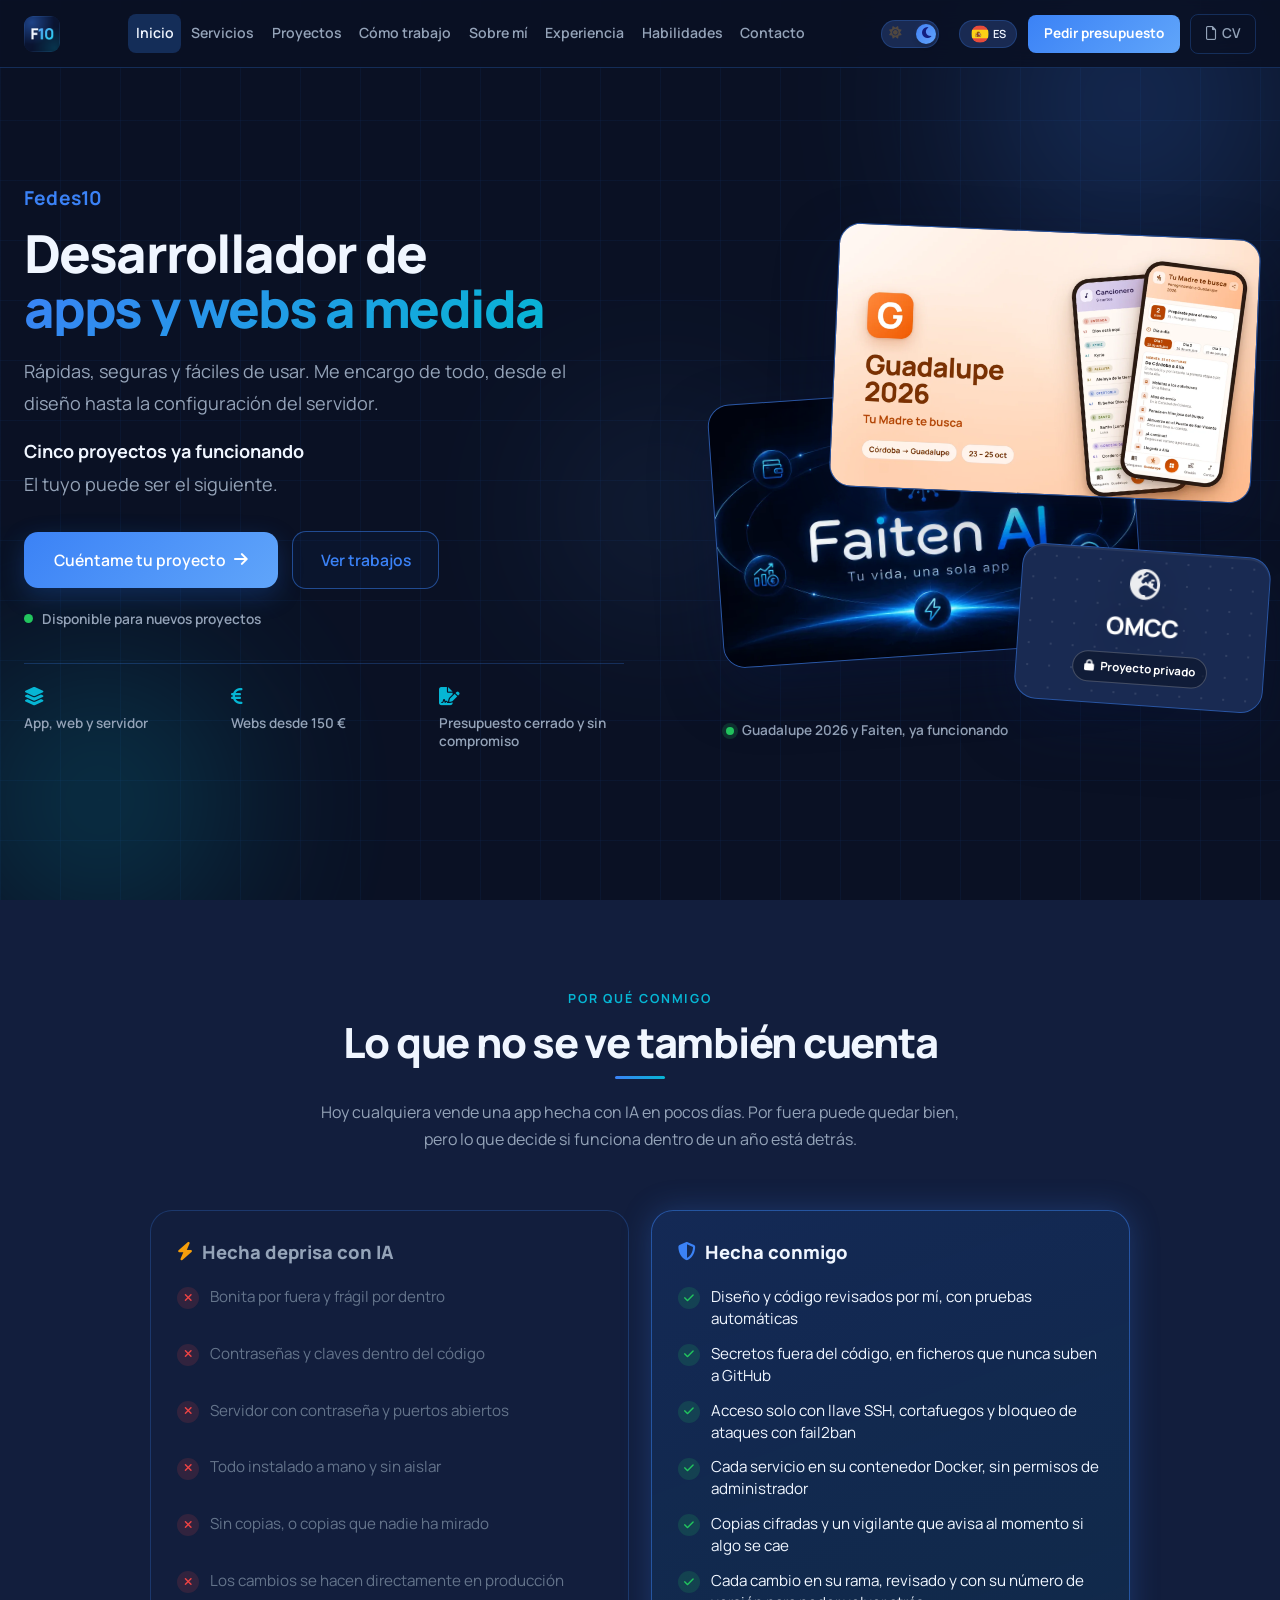
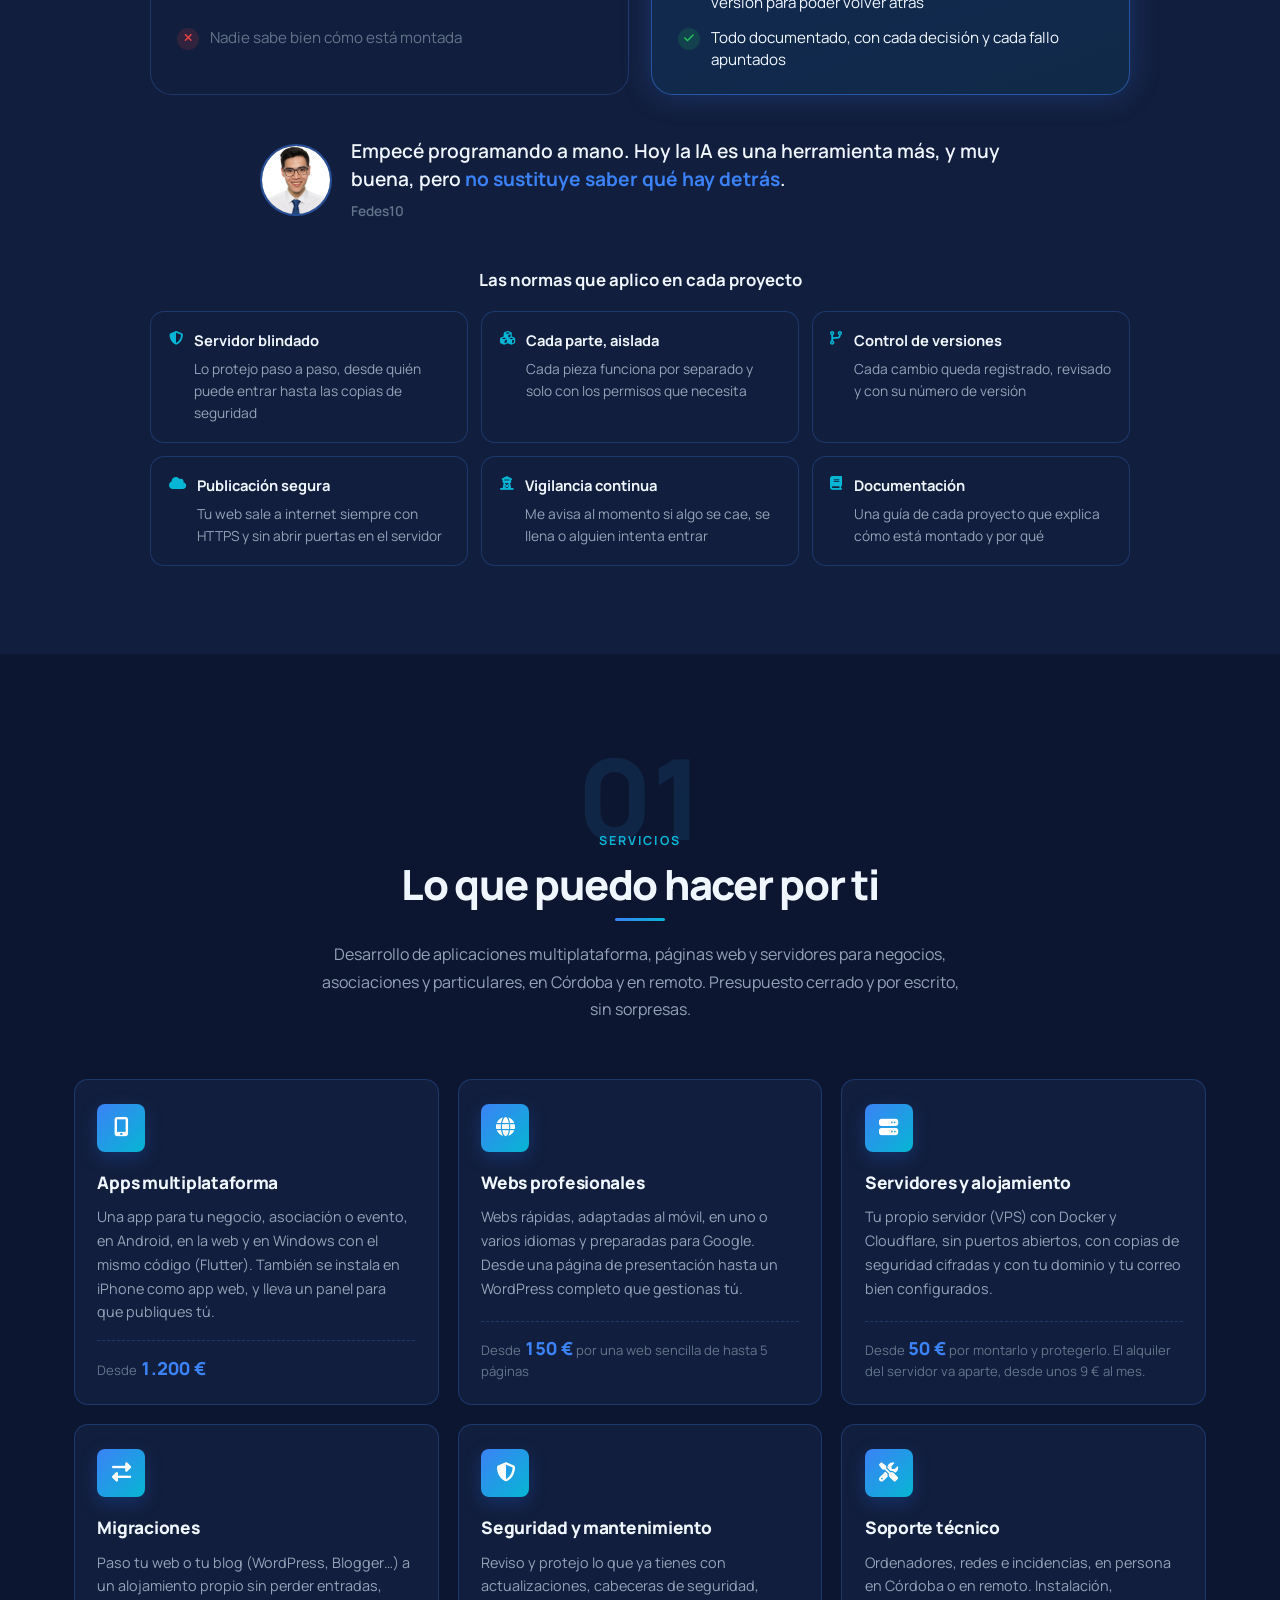
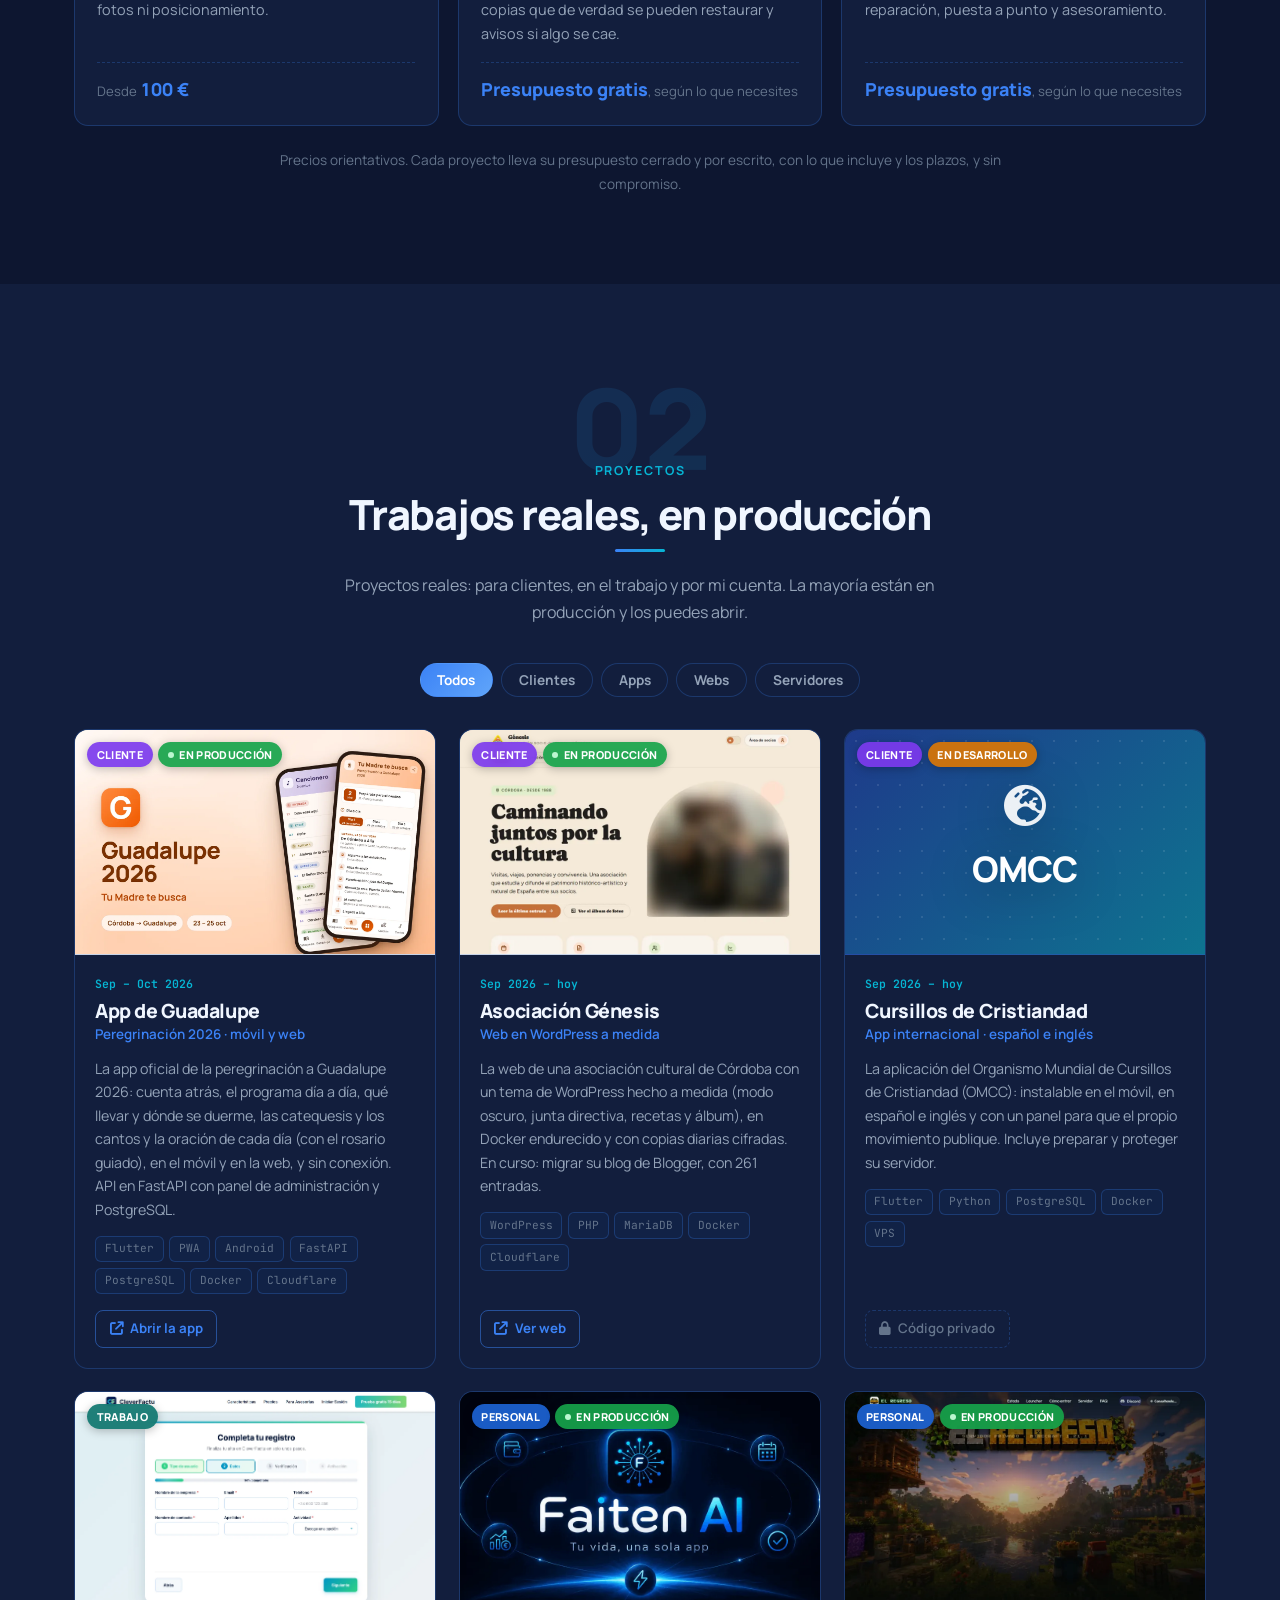
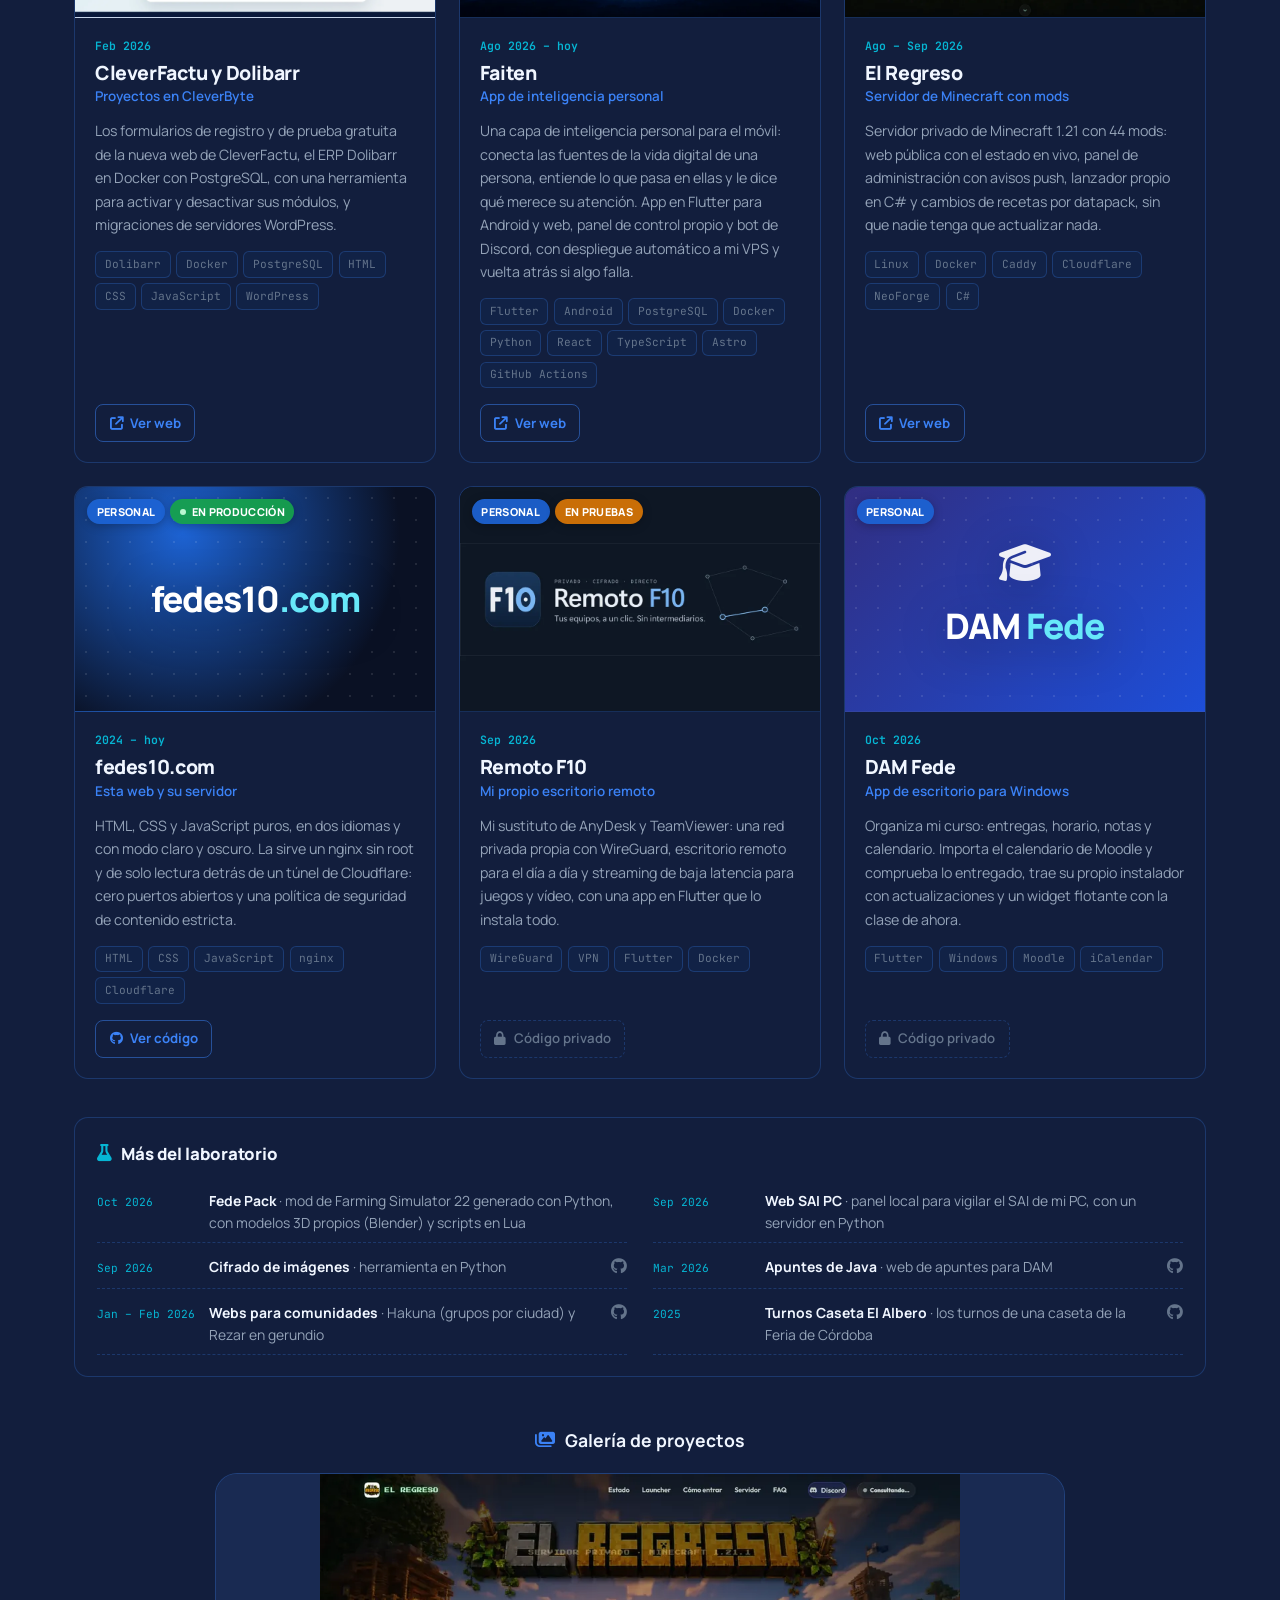
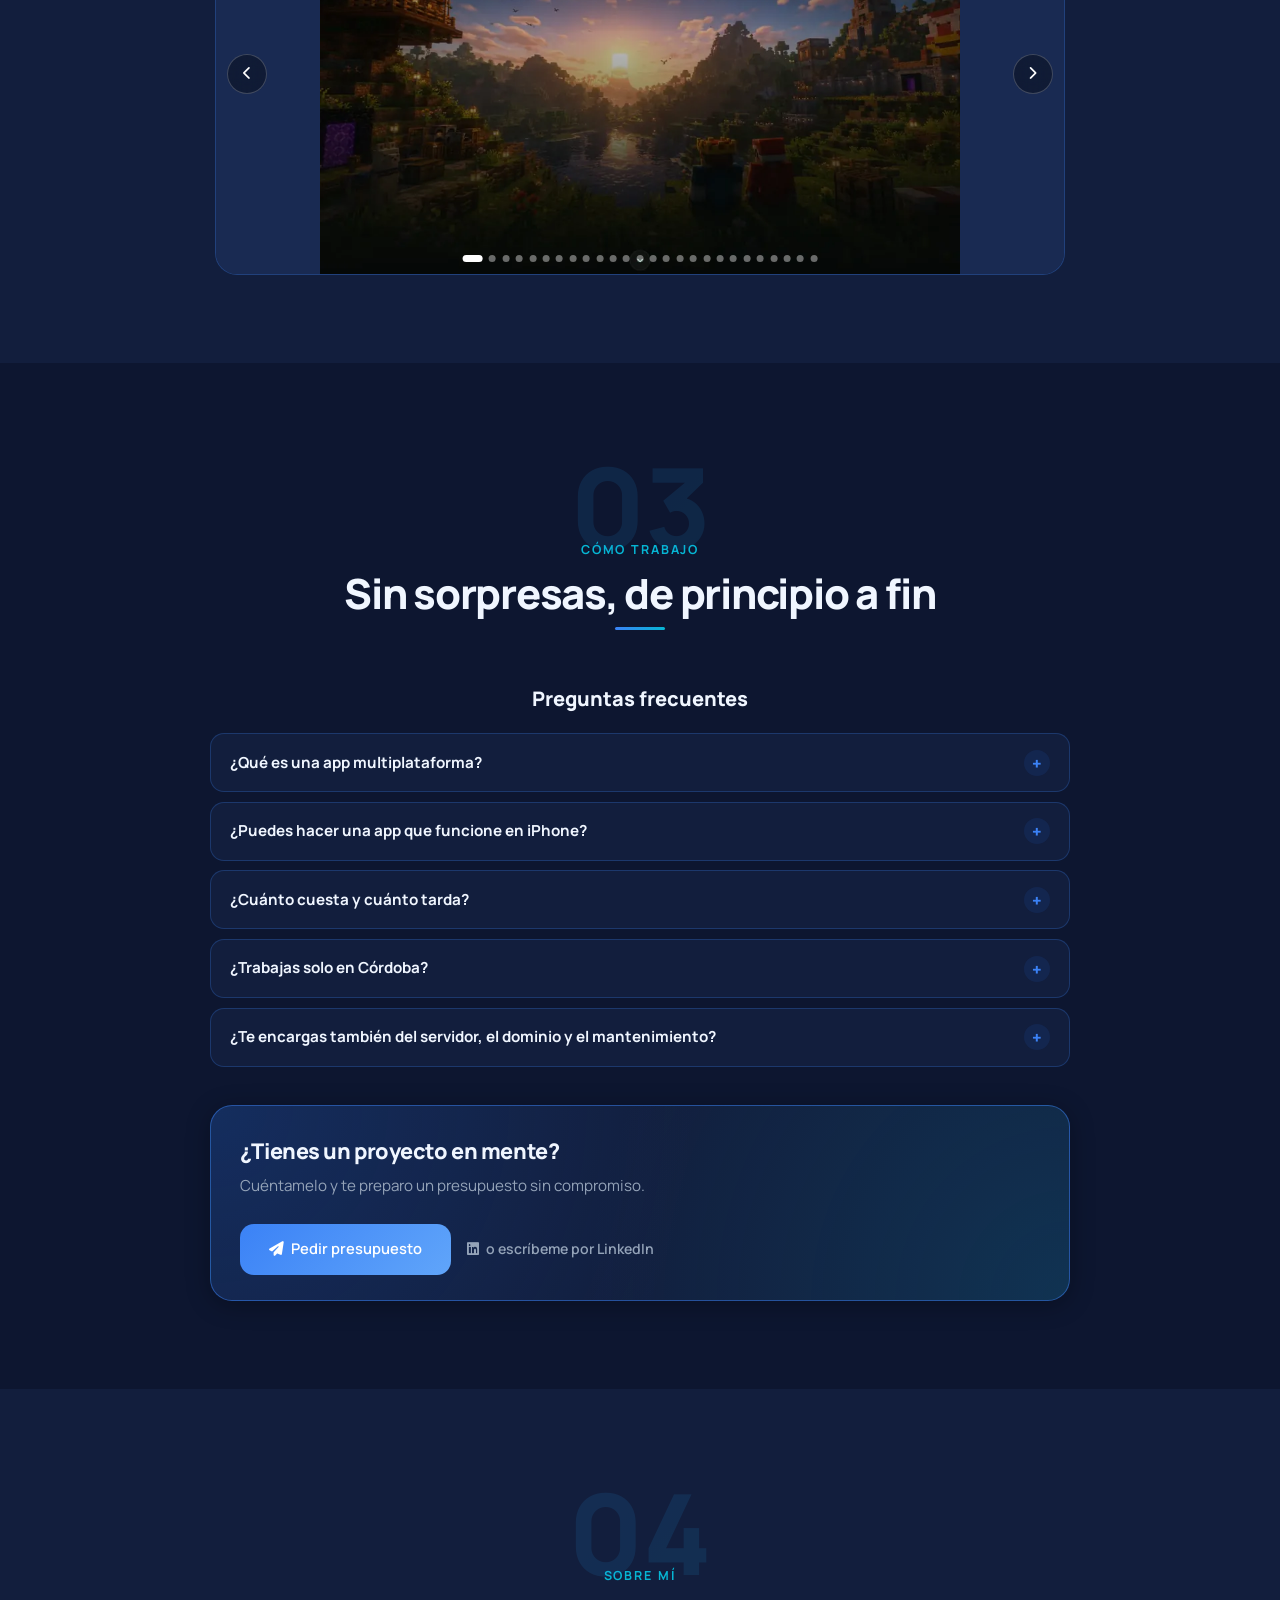
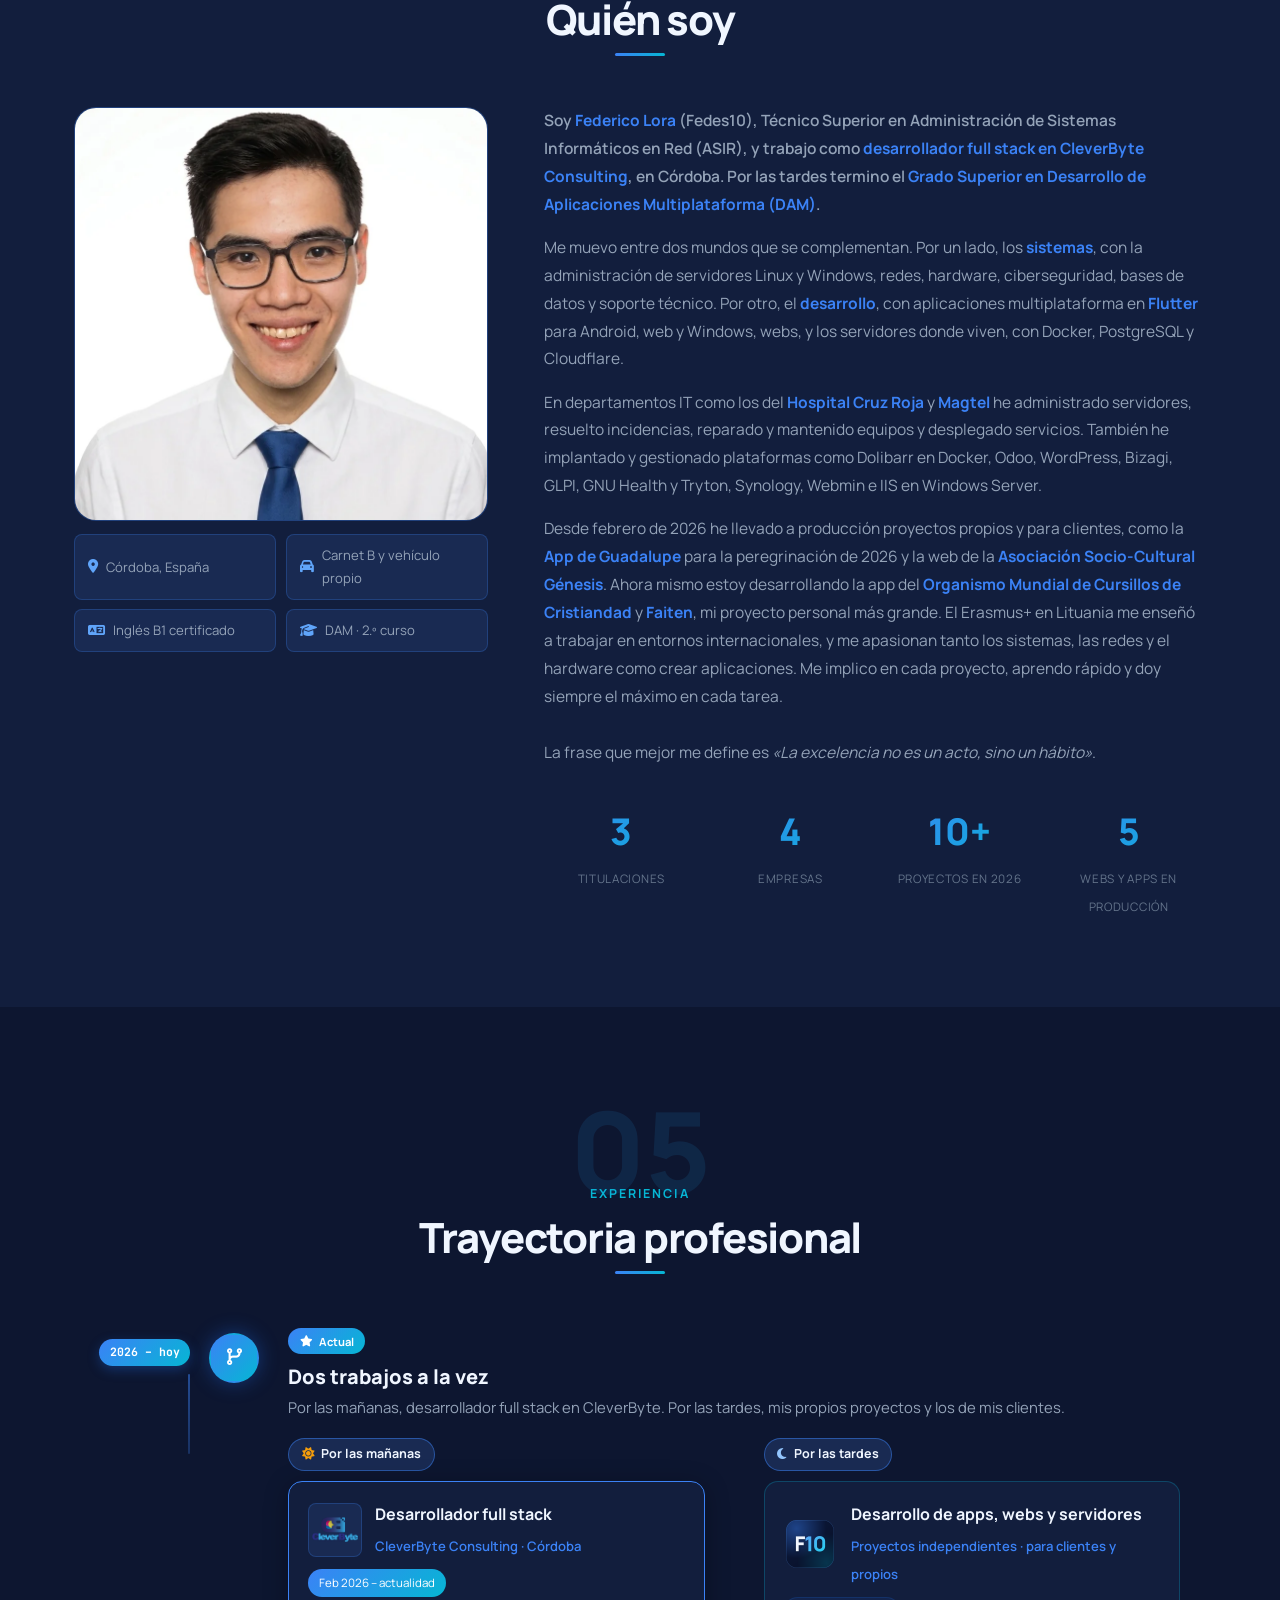
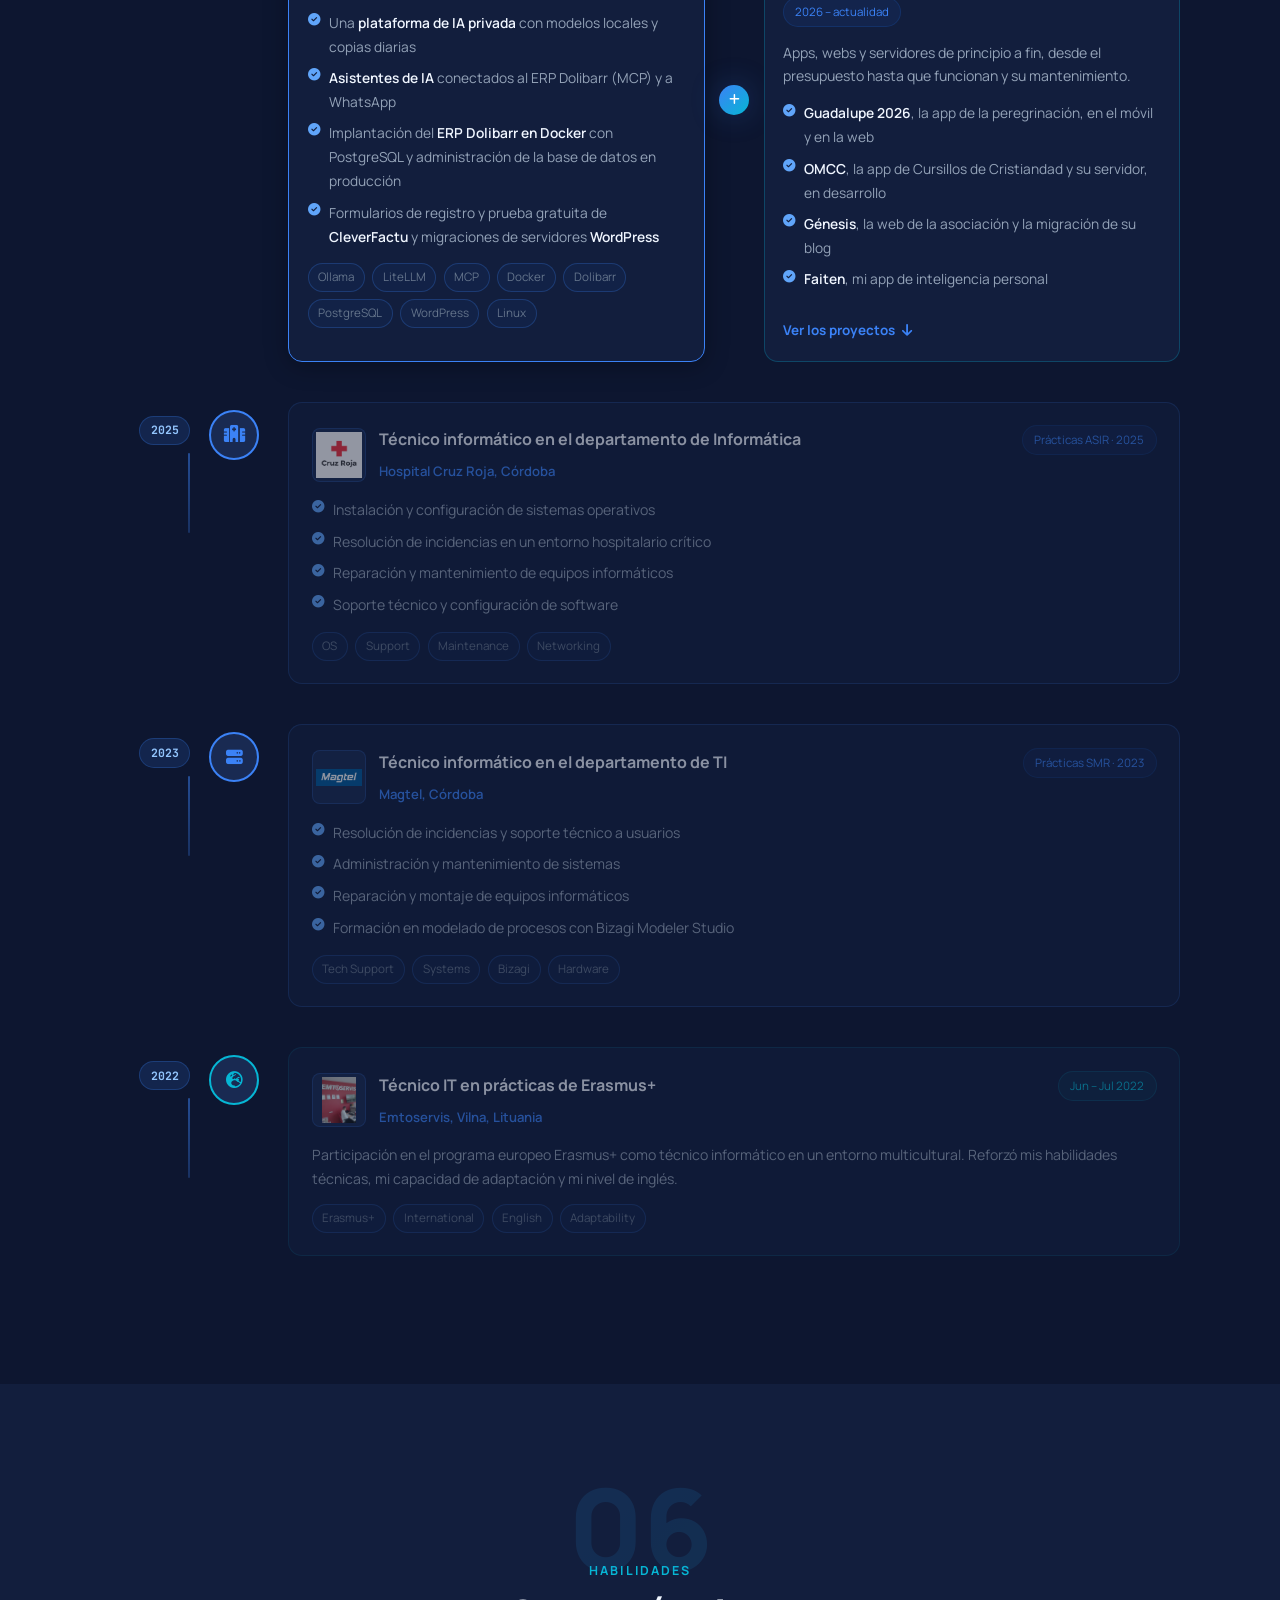
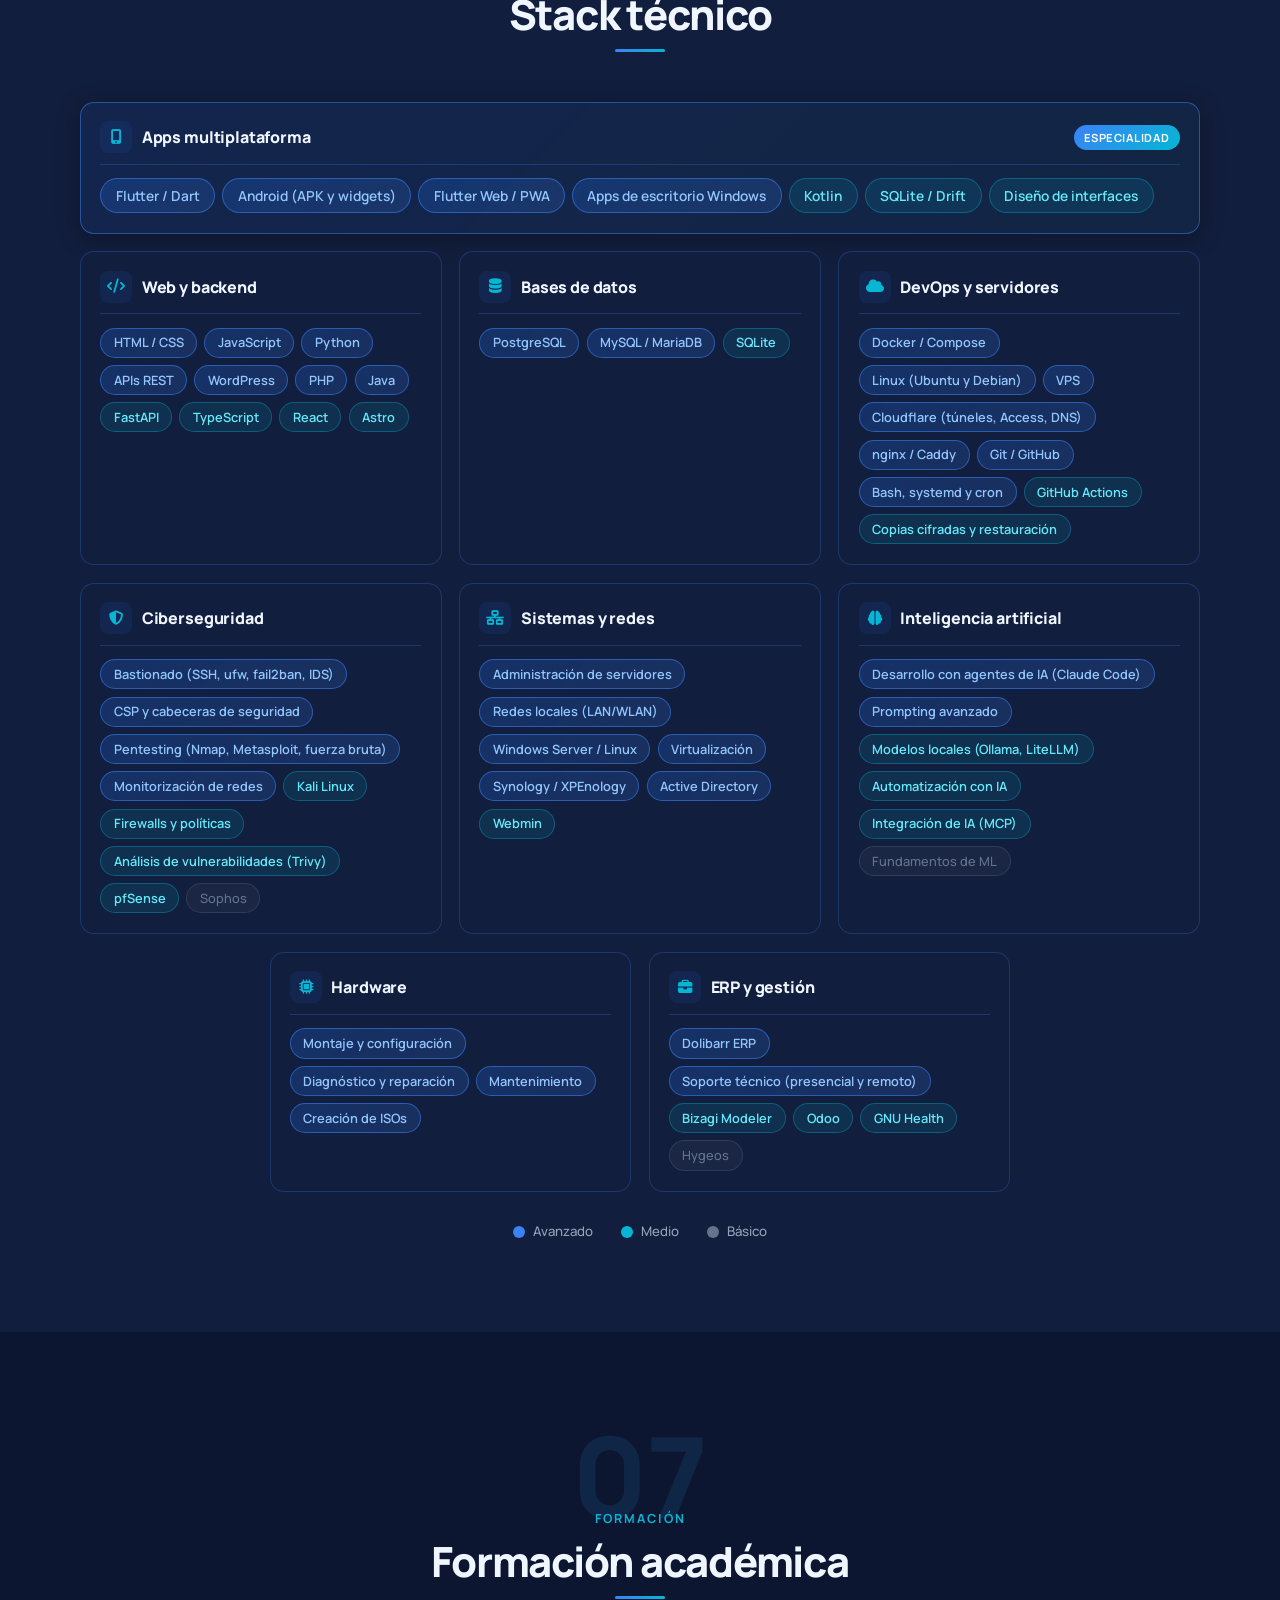
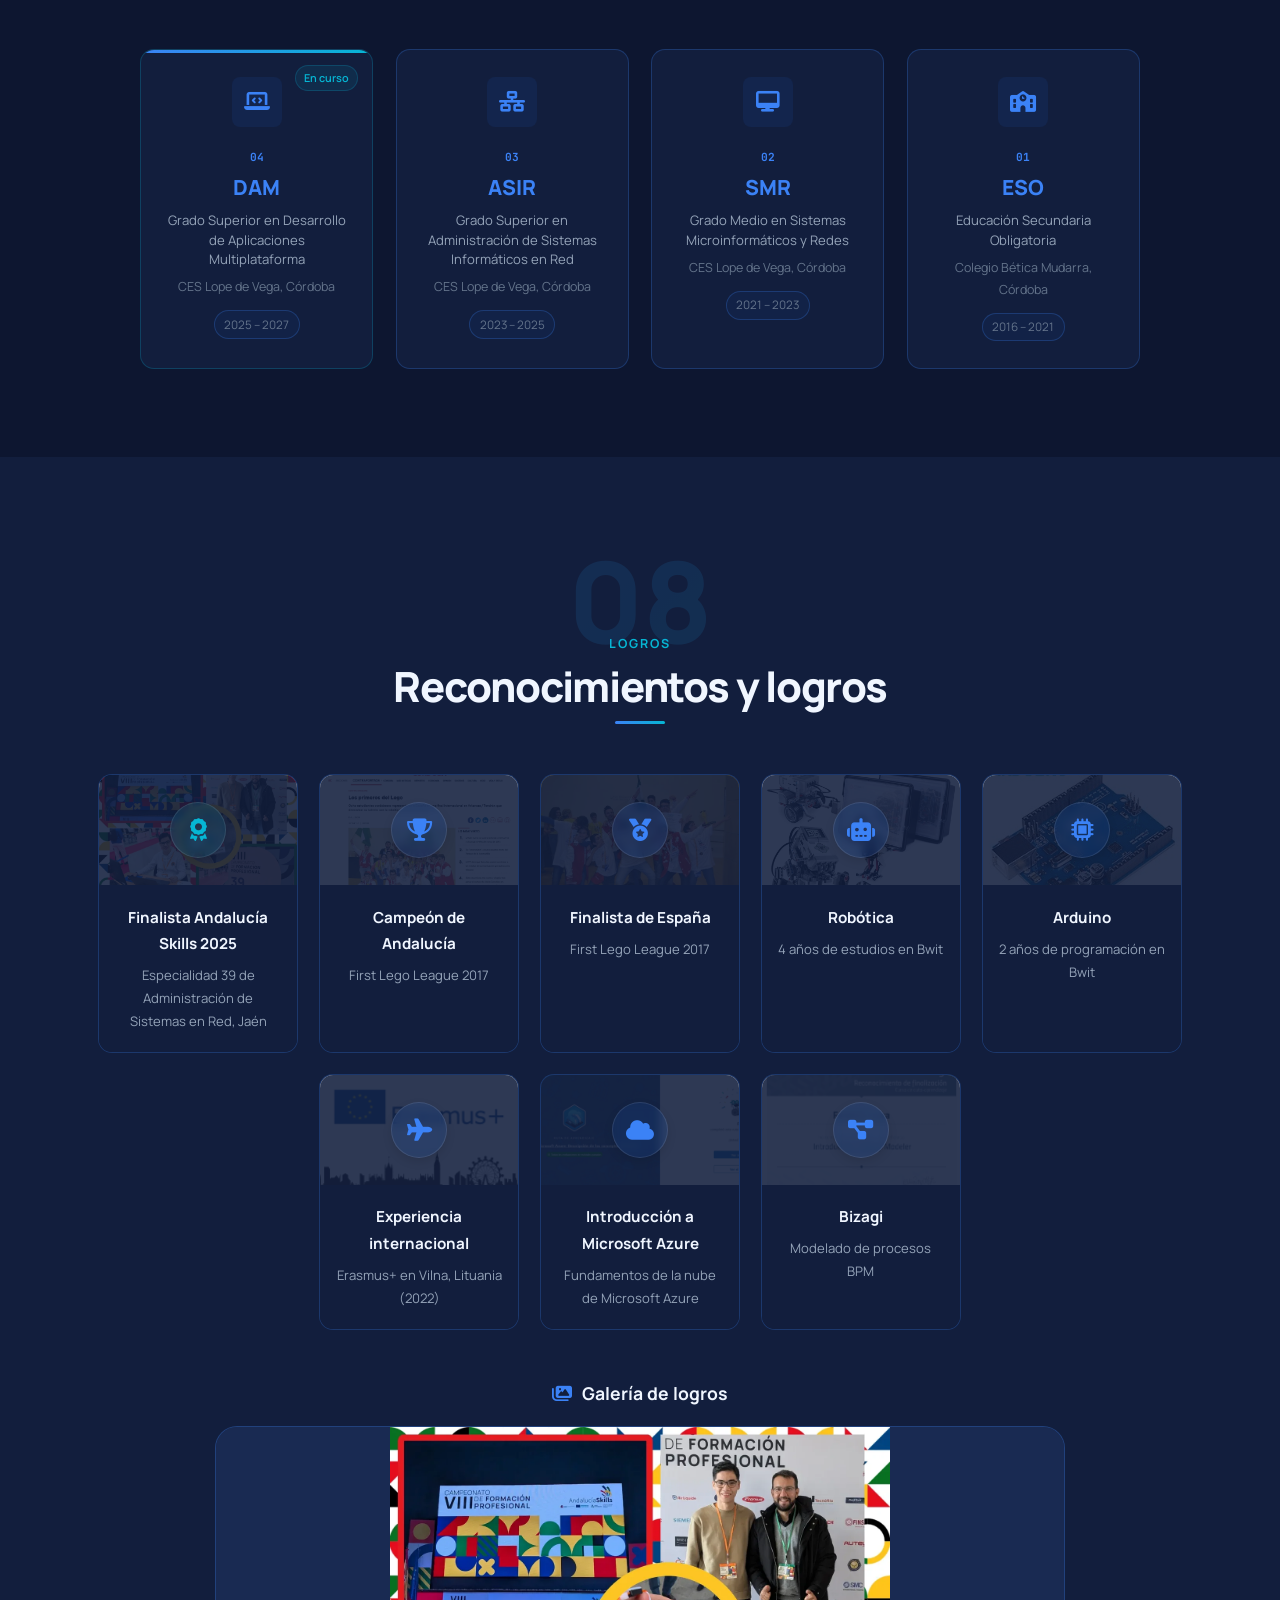
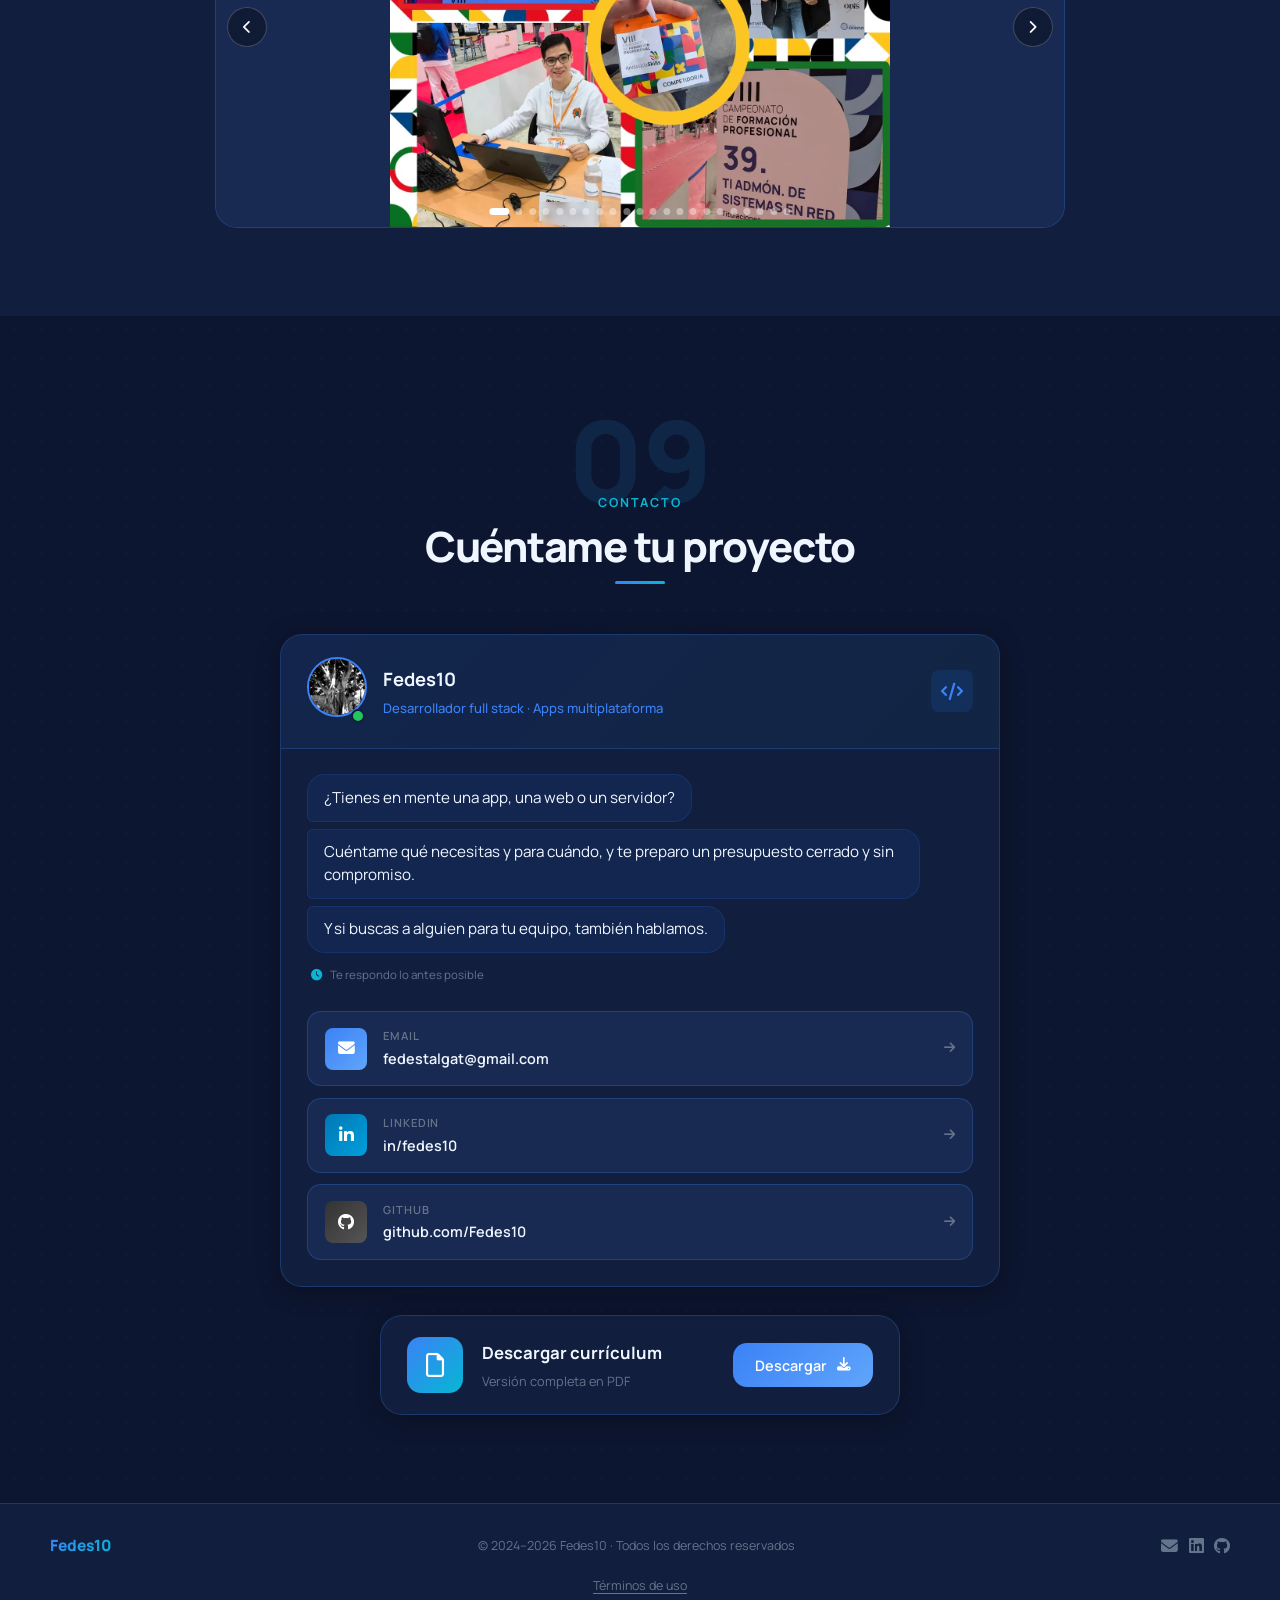
==== commit b2bcb296: "fix(web): «Fedes10» también en la portada y en la pestaña Fede quería su nombre solo en el primer pá" ====
--- a/index.html
+++ b/index.html
@@ -27,8 +27,8 @@
 <head>
   <meta charset="UTF-8" />
   <meta name="viewport" content="width=device-width, initial-scale=1.0" />
-  <title data-i18n="meta-title">Federico Lora (Fedes10) · Desarrollador de apps y webs</title>
-  <meta name="description" data-i18n-attr="content:meta-description" content="Currículum y portafolio de Federico Lora (Fedes10), desarrollador full stack y de apps multiplataforma con Flutter en Córdoba. Pide presupuesto." />
+  <title data-i18n="meta-title">Fedes10 · Desarrollador de apps y webs</title>
+  <meta name="description" data-i18n-attr="content:meta-description" content="Currículum y portafolio de Fedes10 (Federico Lora), desarrollador full stack y de apps multiplataforma con Flutter en Córdoba. Pide presupuesto." />
   <meta name="author" content="Federico Lora" />
   <meta name="robots" content="index, follow, max-image-preview:large, max-snippet:-1" />
   <meta name="theme-color" content="#0d1630" />
@@ -51,18 +51,18 @@
   <meta property="profile:username" content="Fedes10" />
   <meta property="og:site_name" content="Fedes10" />
   <meta property="og:url" data-i18n-attr="content:url-canonica" content="https://fedes10.com/" />
-  <meta property="og:title" data-i18n-attr="content:og-titulo" content="Federico Lora (Fedes10) · Desarrollador de apps multiplataforma" />
+  <meta property="og:title" data-i18n-attr="content:og-titulo" content="Fedes10 · Desarrollador de apps multiplataforma" />
   <meta property="og:description" data-i18n-attr="content:og-descripcion" content="Desarrollador full stack y de apps multiplataforma con Flutter en Córdoba. Apps, webs y servidores seguros." />
-  <meta property="og:image" data-i18n-attr="content:og-imagen" content="https://fedes10.com/Imagenes/preview-web-url.png?v=20261022" />
+  <meta property="og:image" data-i18n-attr="content:og-imagen" content="https://fedes10.com/Imagenes/preview-web-url.png?v=20261027" />
   <meta property="og:image:width" content="1200" />
   <meta property="og:image:height" content="630" />
-  <meta property="og:image:alt" data-i18n-attr="content:og-imagen-alt" content="Federico Lora · Desarrollador full stack y de apps multiplataforma" />
+  <meta property="og:image:alt" data-i18n-attr="content:og-imagen-alt" content="Fedes10 · Desarrollador full stack y de apps multiplataforma" />
   <meta property="og:locale" data-i18n-attr="content:og-locale" content="es_ES" />
   <meta property="og:locale:alternate" data-i18n-attr="content:og-locale-alt" content="en_GB" />
   <meta name="twitter:card" content="summary_large_image" />
-  <meta name="twitter:title" data-i18n-attr="content:og-titulo" content="Federico Lora (Fedes10) · Desarrollador de apps multiplataforma" />
+  <meta name="twitter:title" data-i18n-attr="content:og-titulo" content="Fedes10 · Desarrollador de apps multiplataforma" />
   <meta name="twitter:description" data-i18n-attr="content:og-descripcion" content="Desarrollador full stack y de apps multiplataforma con Flutter en Córdoba. Apps, webs y servidores seguros." />
-  <meta name="twitter:image" data-i18n-attr="content:og-imagen" content="https://fedes10.com/Imagenes/preview-web-url.png?v=20261022" />
+  <meta name="twitter:image" data-i18n-attr="content:og-imagen" content="https://fedes10.com/Imagenes/preview-web-url.png?v=20261027" />
 
   <!-- Datos estructurados (perfil, persona, web, servicios y preguntas frecuentes): los escribe
        GenerarIdiomas.py desde idiomas.json. Son datos: no se ejecutan, y la CSP no los frena -->
@@ -74,8 +74,8 @@
         "@type": "ProfilePage",
         "@id": "https://fedes10.com/#perfil",
         "url": "https://fedes10.com/",
-        "name": "Federico Lora (Fedes10) · Desarrollador de apps y webs",
-        "description": "Currículum y portafolio de Federico Lora (Fedes10), desarrollador full stack y de apps multiplataforma con Flutter en Córdoba. Pide presupuesto.",
+        "name": "Fedes10 · Desarrollador de apps y webs",
+        "description": "Currículum y portafolio de Fedes10 (Federico Lora), desarrollador full stack y de apps multiplataforma con Flutter en Córdoba. Pide presupuesto.",
         "inLanguage": "es",
         "isPartOf": {
           "@id": "https://fedes10.com/#web"
@@ -86,7 +86,7 @@
         "about": {
           "@id": "https://fedes10.com/#fede"
         },
-        "dateModified": "2026-10-26T00:00:00+00:00"
+        "dateModified": "2026-10-27T00:00:00+00:00"
       },
       {
         "@type": "Person",
@@ -432,7 +432,7 @@
     <div class="hero-grid">
       <div class="hero-texto">
         <h1 class="hero-titulo reveal-up delay-1">
-          <span class="hero-nombre">Federico Lora</span>
+          <span class="hero-nombre">Fedes10</span>
           <span class="hero-promesa" data-i18n-html="hero-promesa">Desarrollador de <em>apps y webs a medida</em></span>
         </h1>
         <p class="hero-lead reveal-up delay-2" data-i18n-html="hero-lead">Rápidas, seguras y fáciles de usar. Me encargo de todo, desde el diseño hasta la configuración del servidor.</p>
@@ -883,7 +883,7 @@
       <div class="about-grid">
         <div class="about-photo reveal-left">
           <div class="photo-frame">
-            <img src="Imagenes/FotoFedeCV.webp" alt="Federico Lora, desarrollador full stack y de apps multiplataforma" class="profile-photo" width="832" height="1264"
+            <img src="Imagenes/FotoFedeCV.webp" alt="Fedes10, desarrollador full stack y de apps multiplataforma" class="profile-photo" width="832" height="1264"
               data-respaldo="photoFallback" data-i18n-attr="alt:foto-alt" />
             <div class="photo-placeholder" id="photoFallback" hidden>
               <i class="fas fa-user-circle" aria-hidden="true"></i>
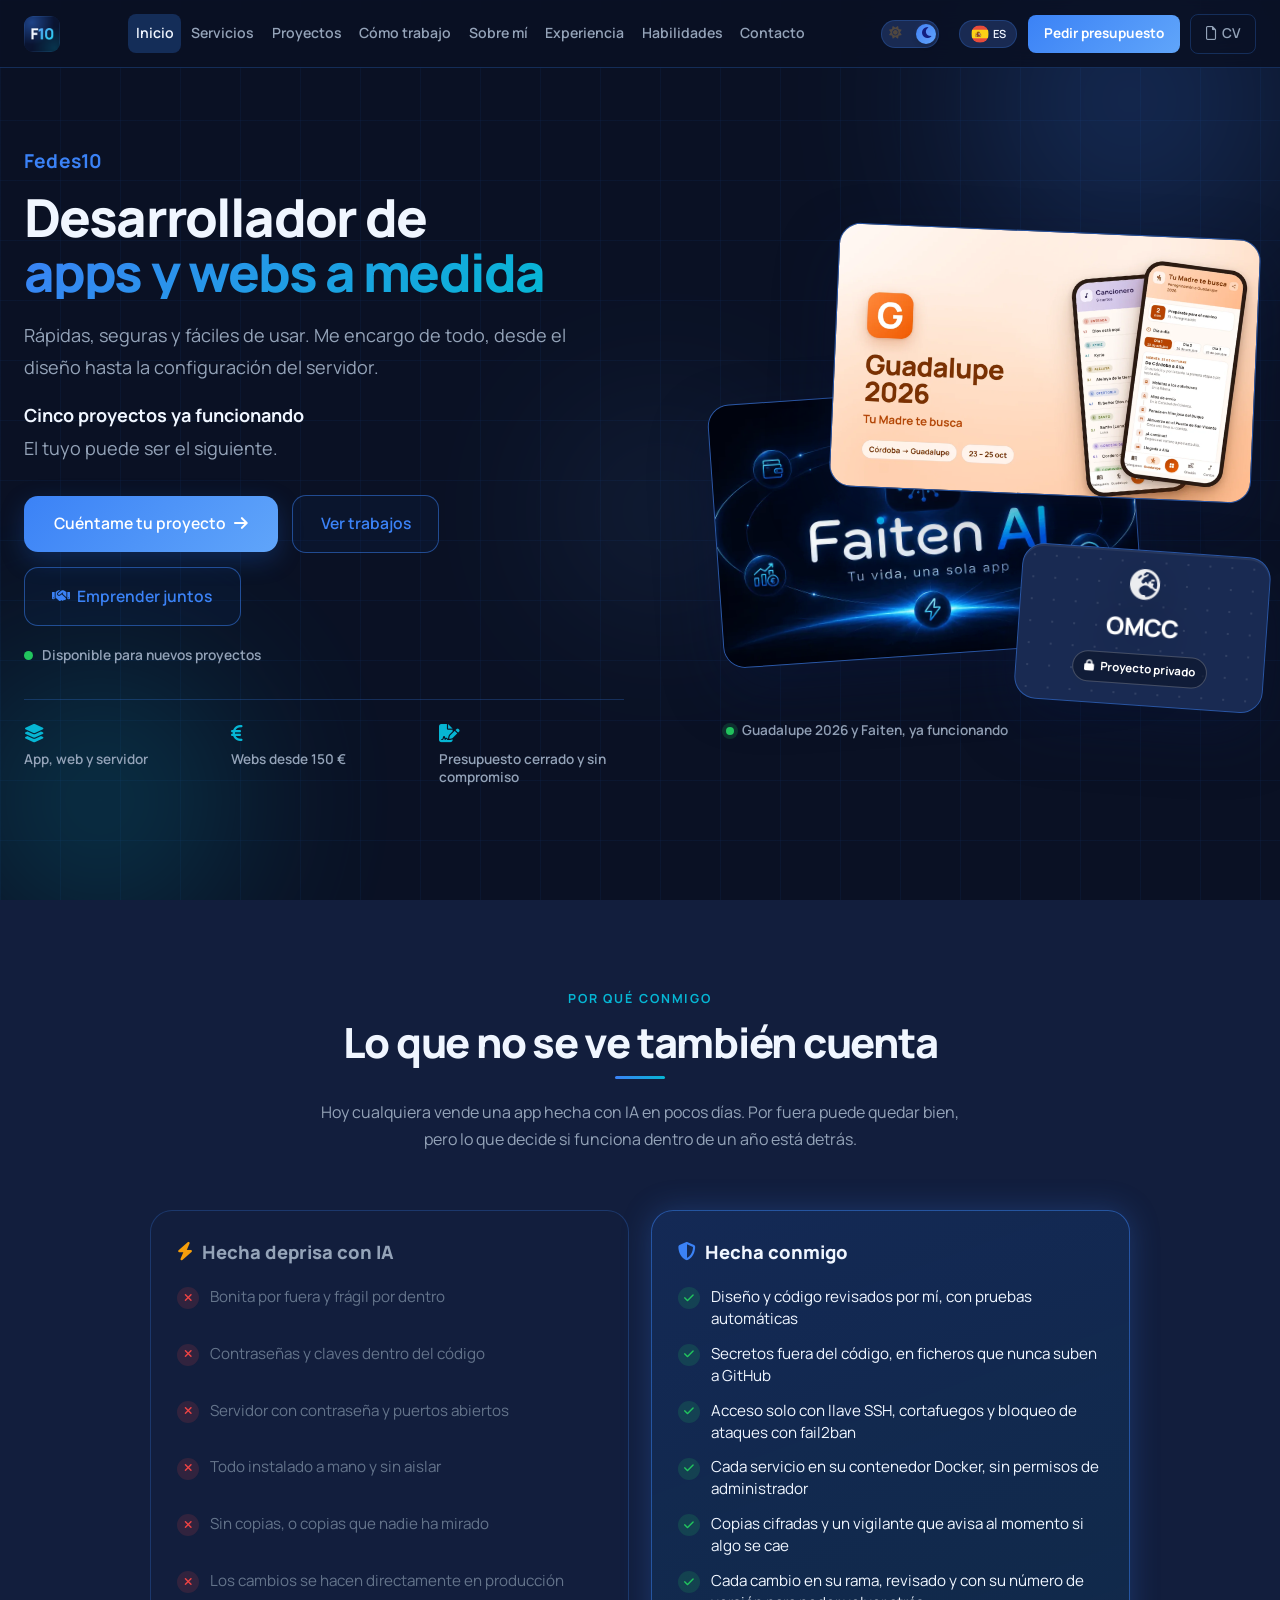
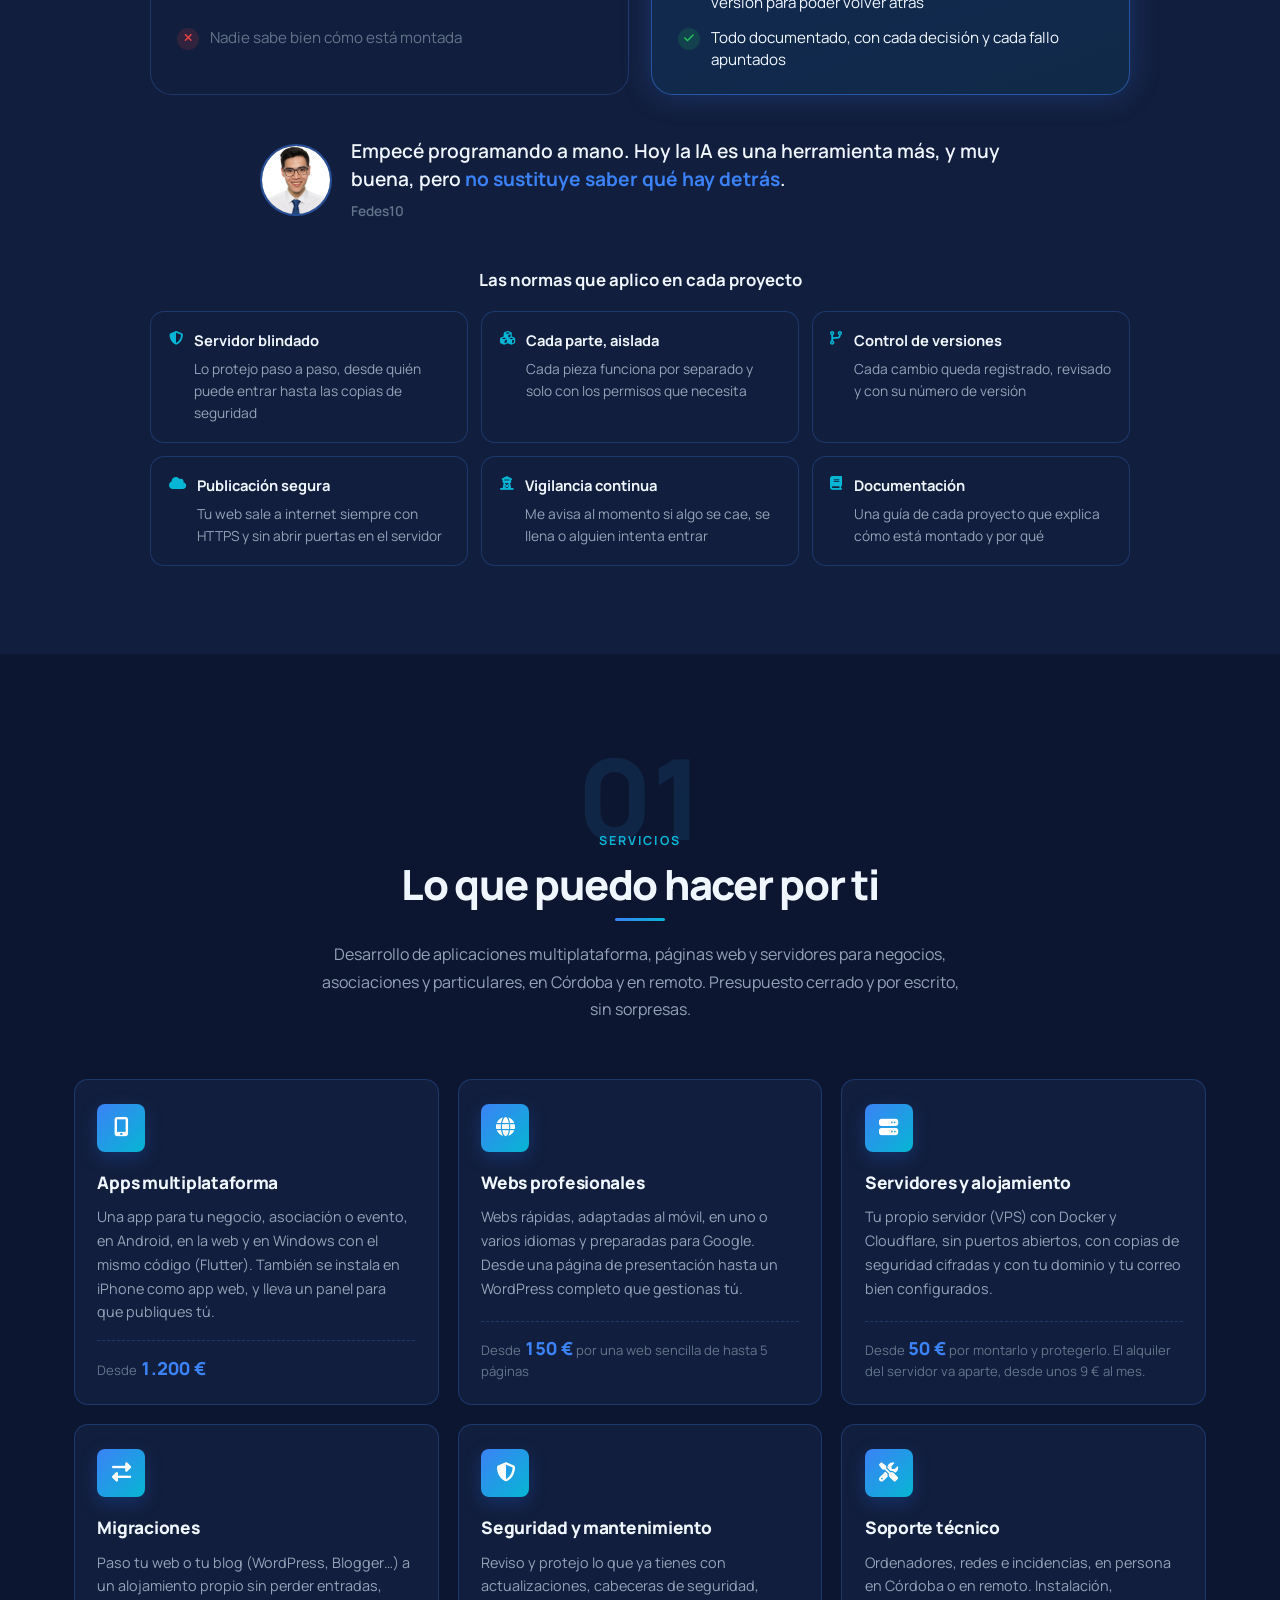
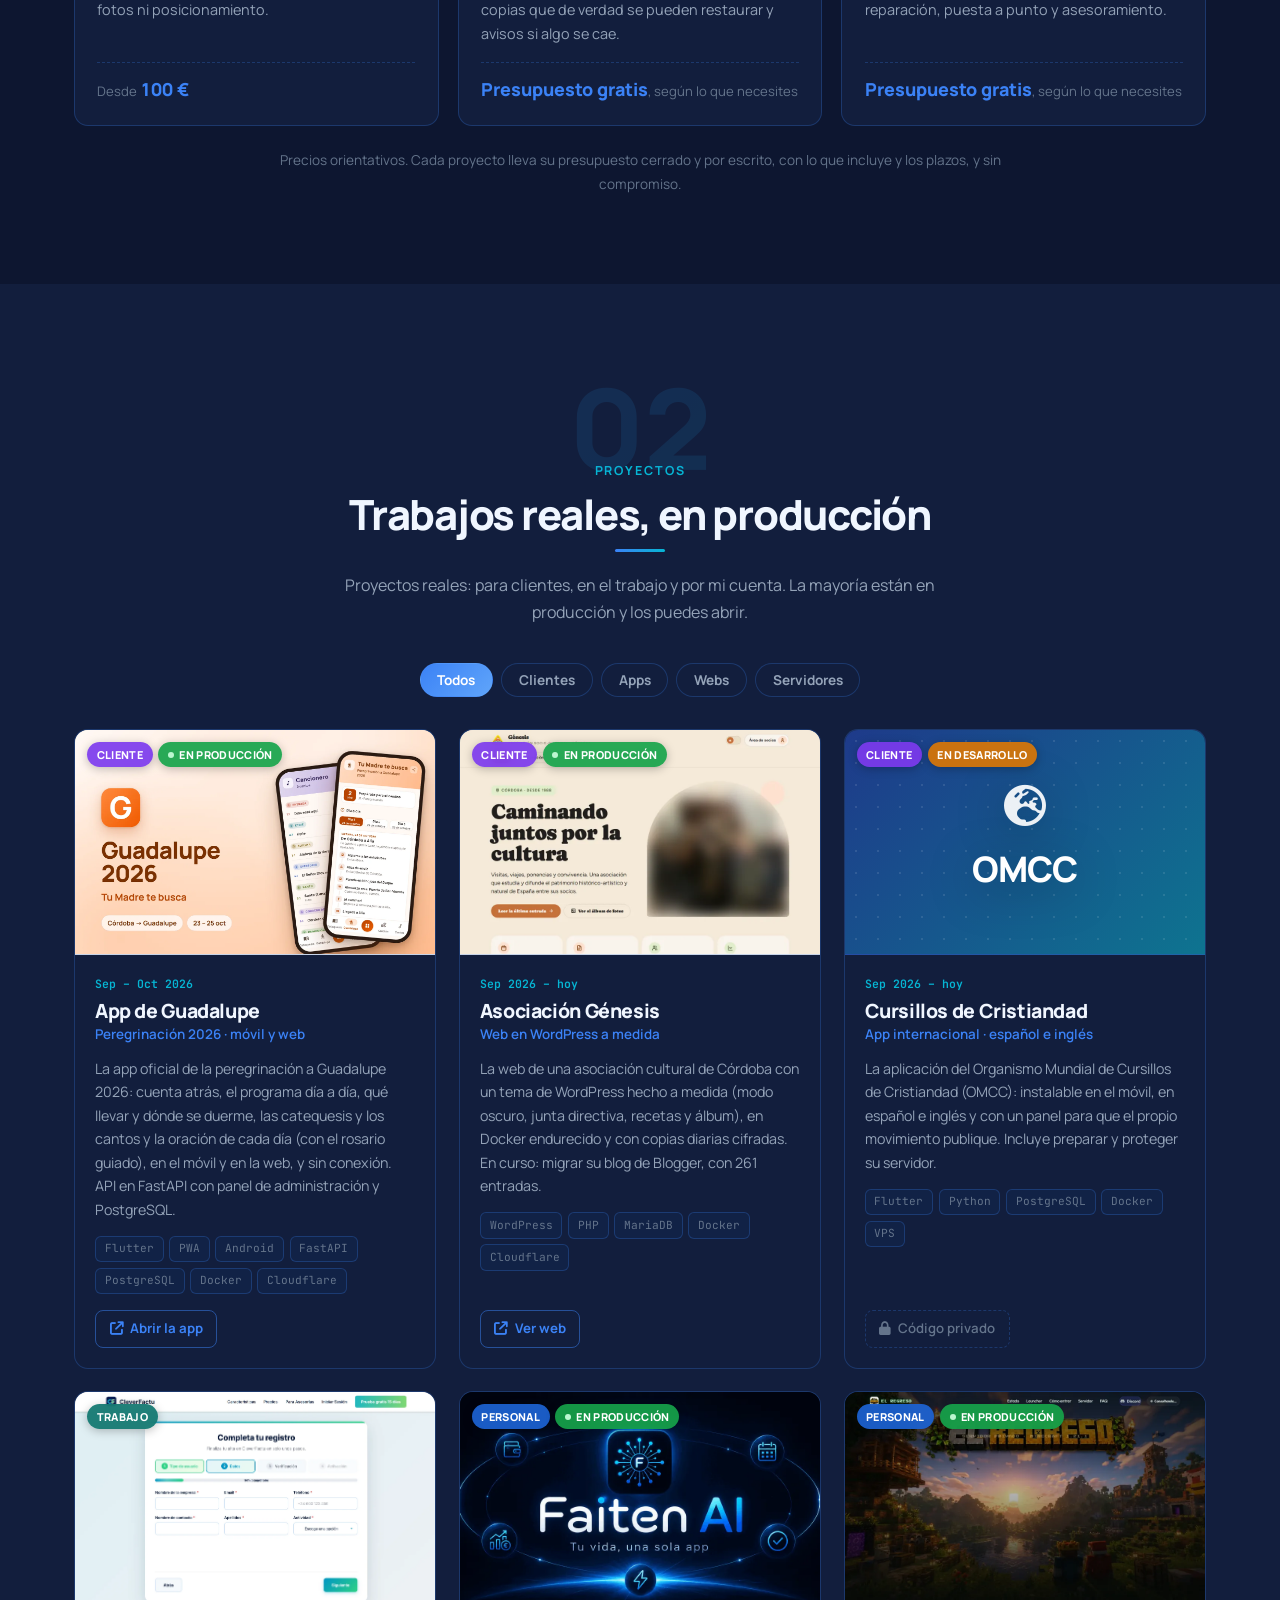
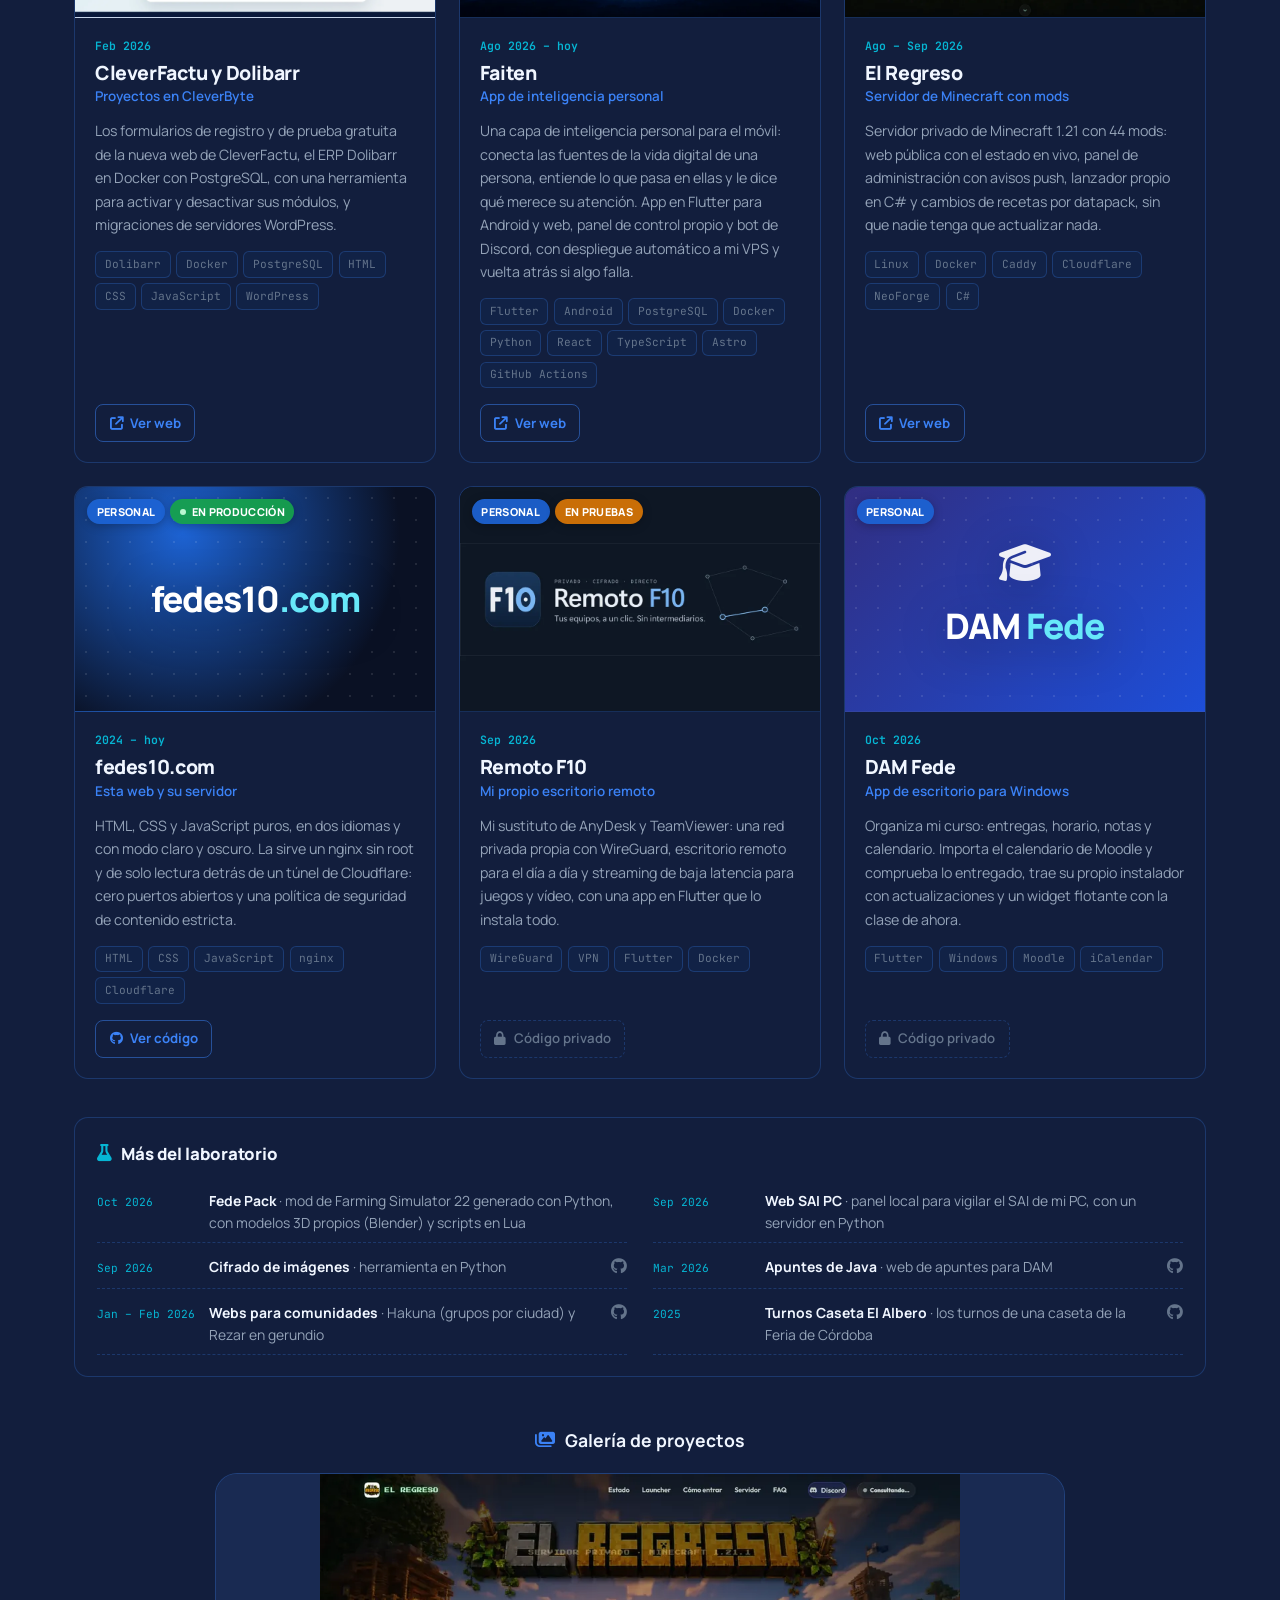
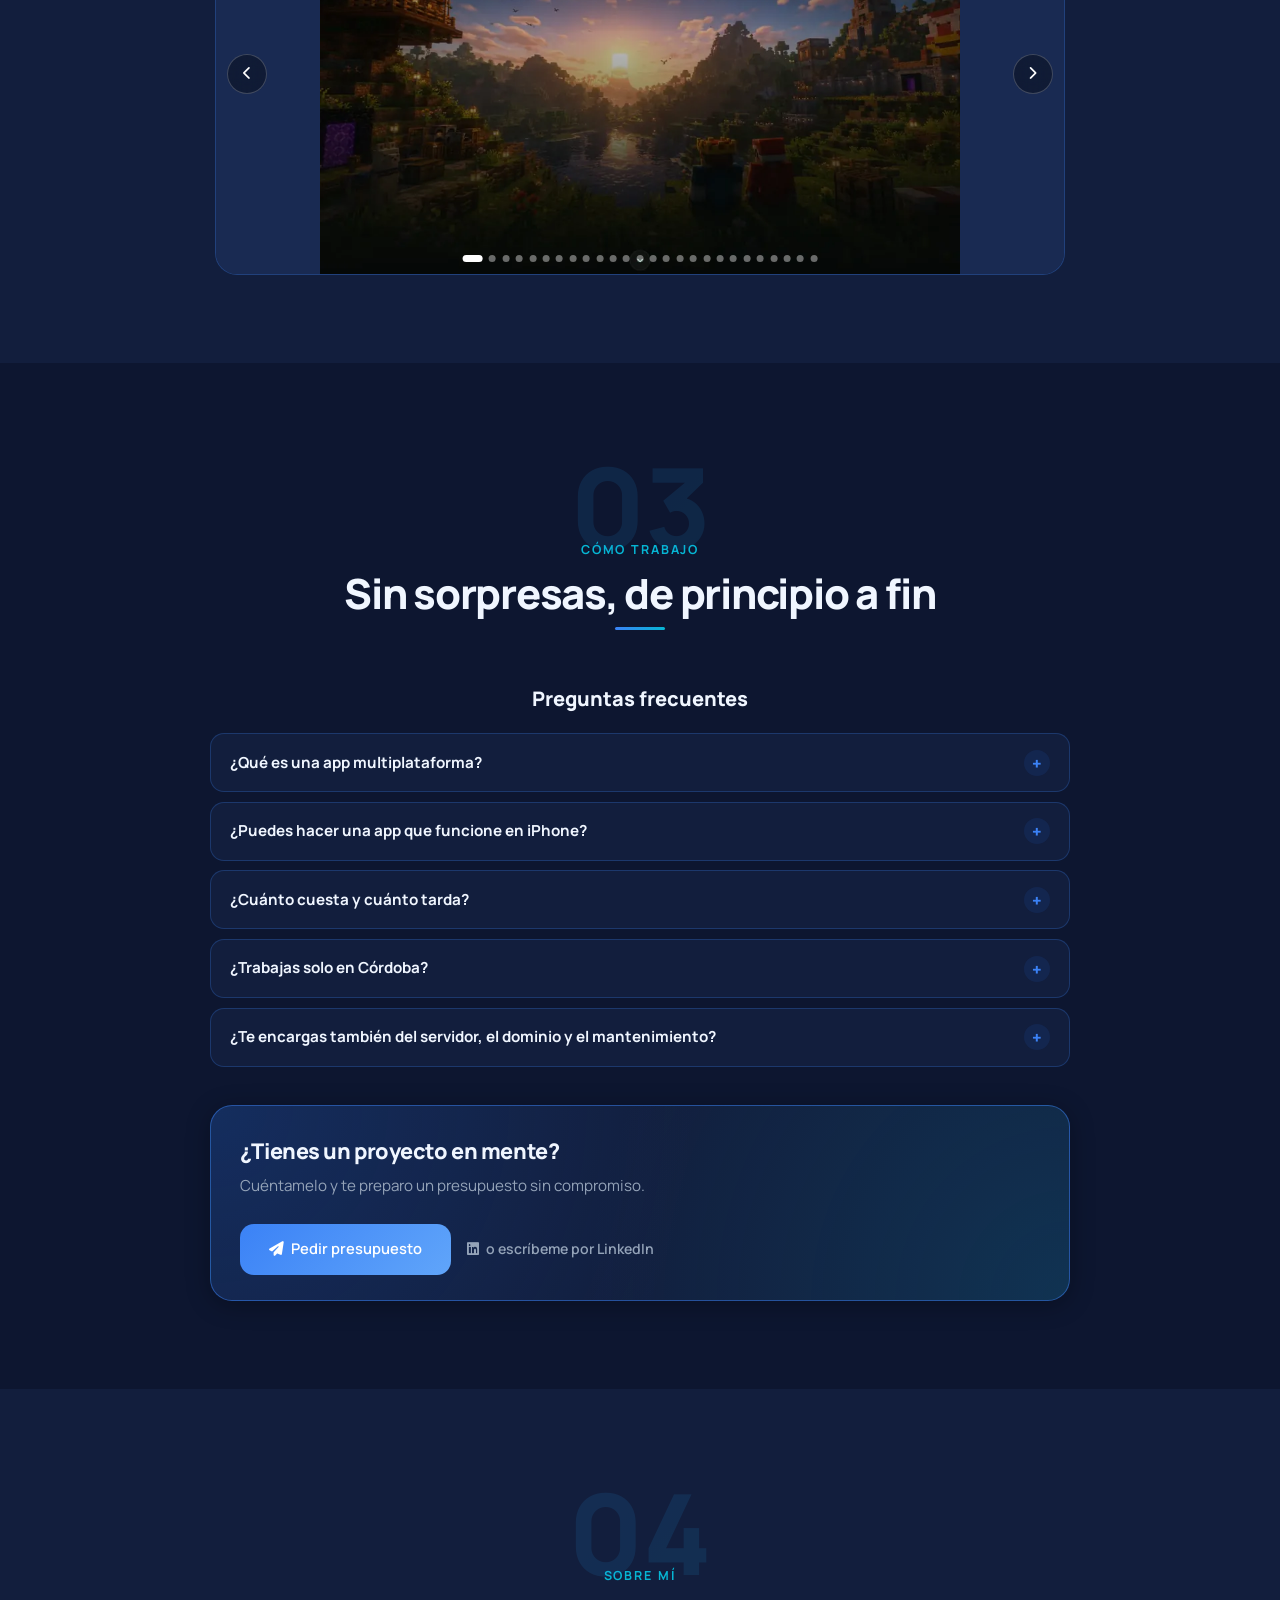
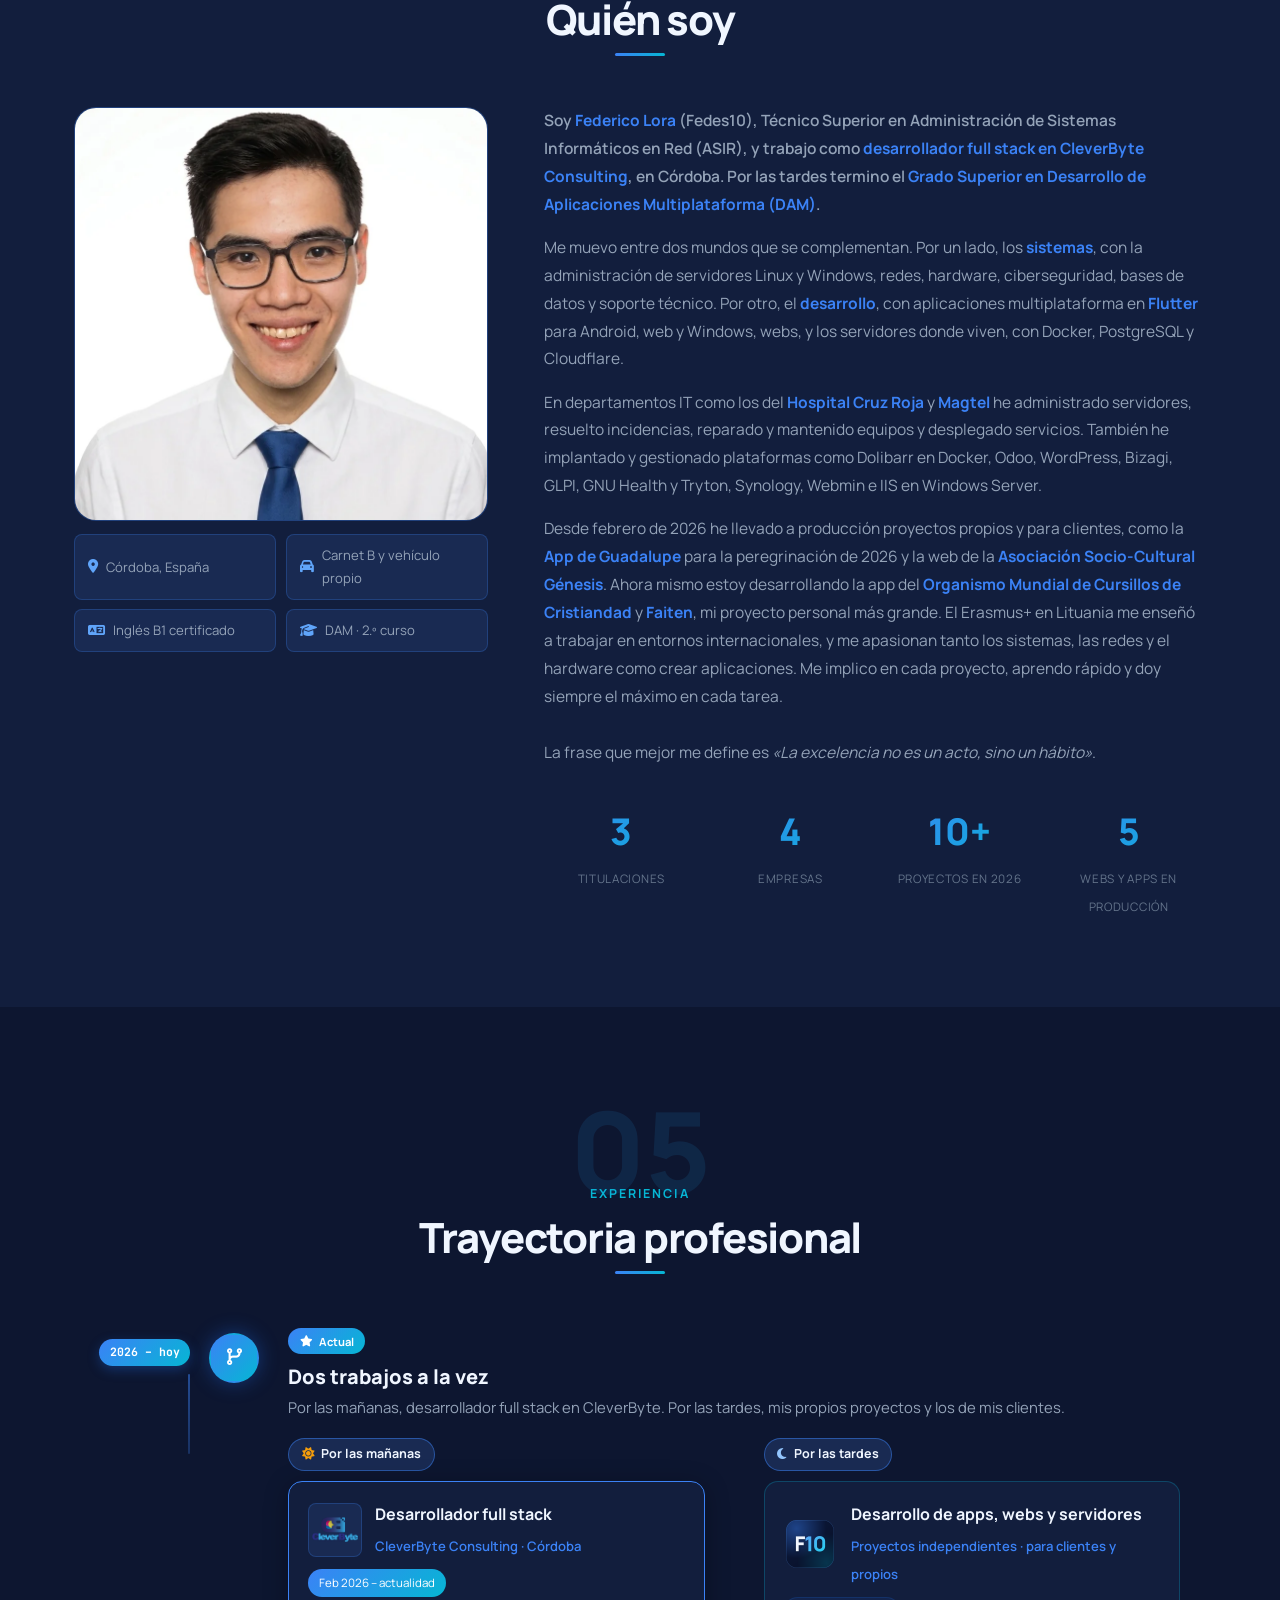
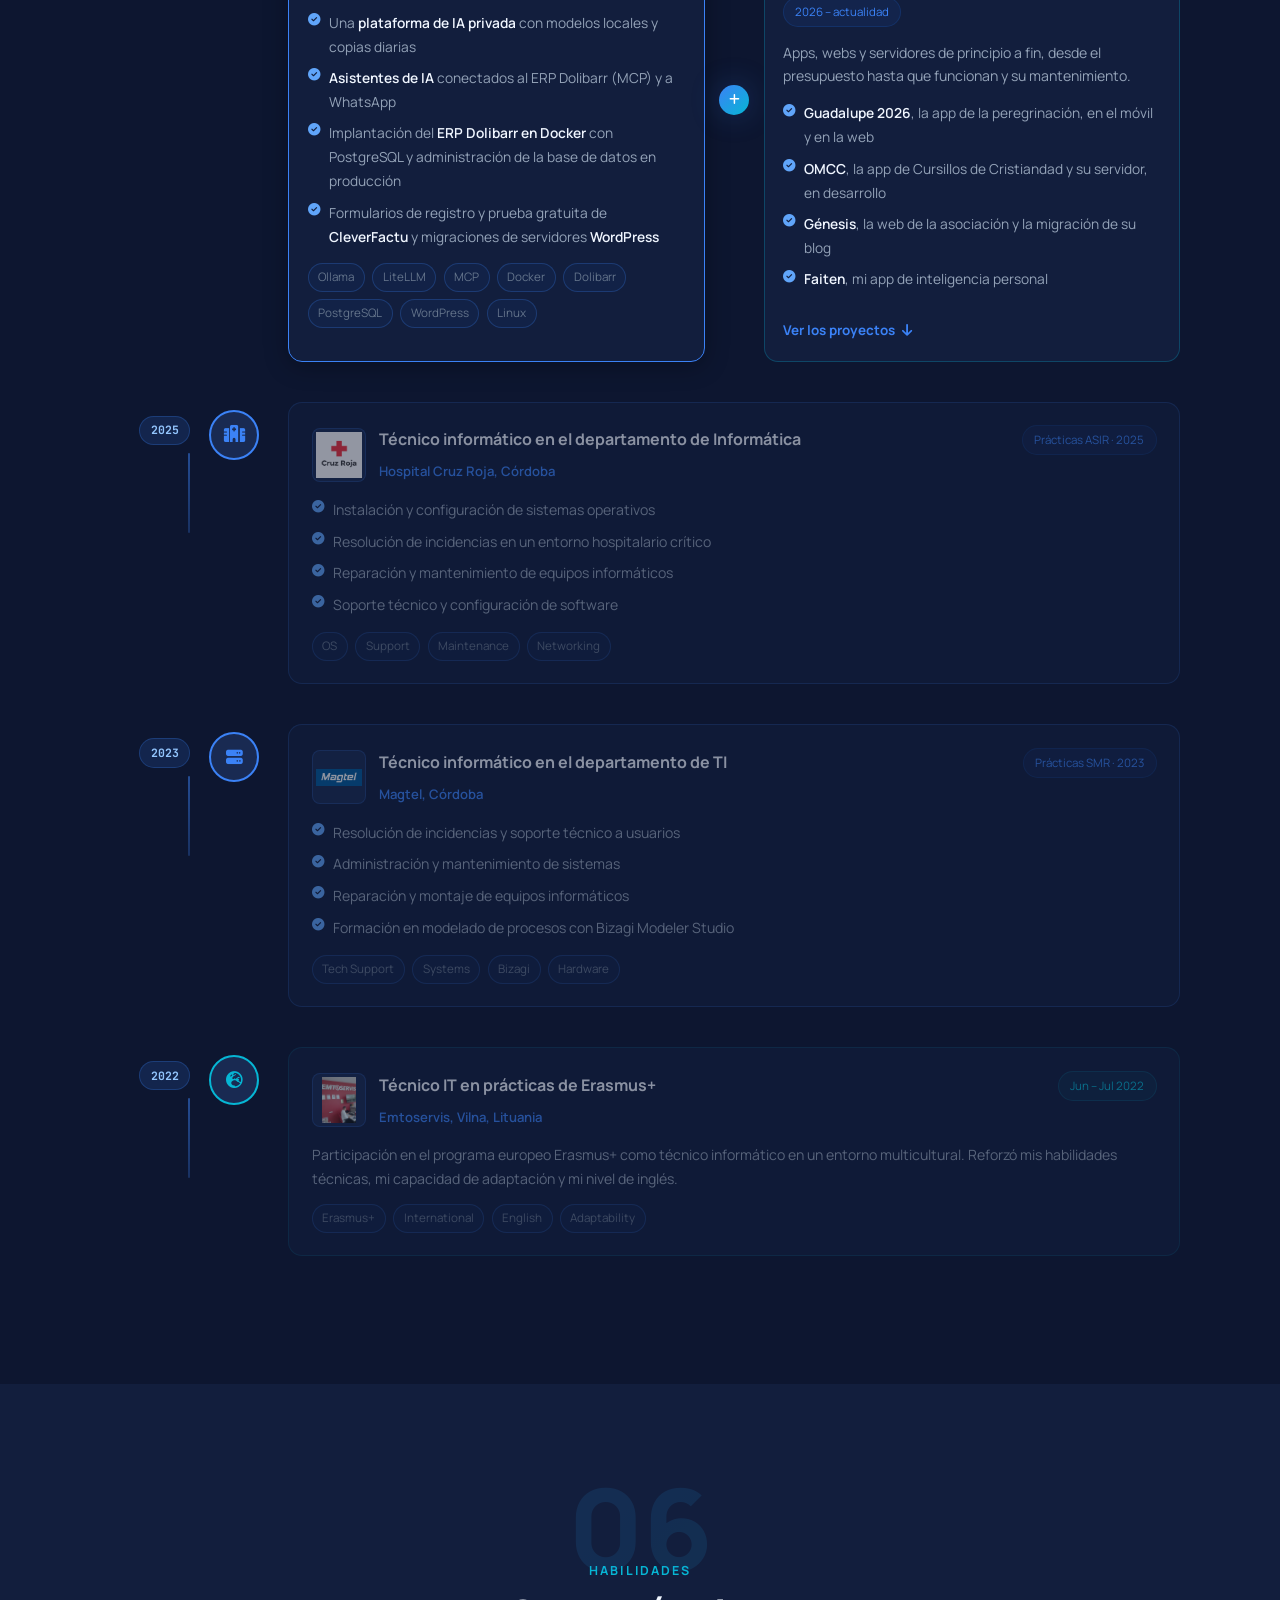
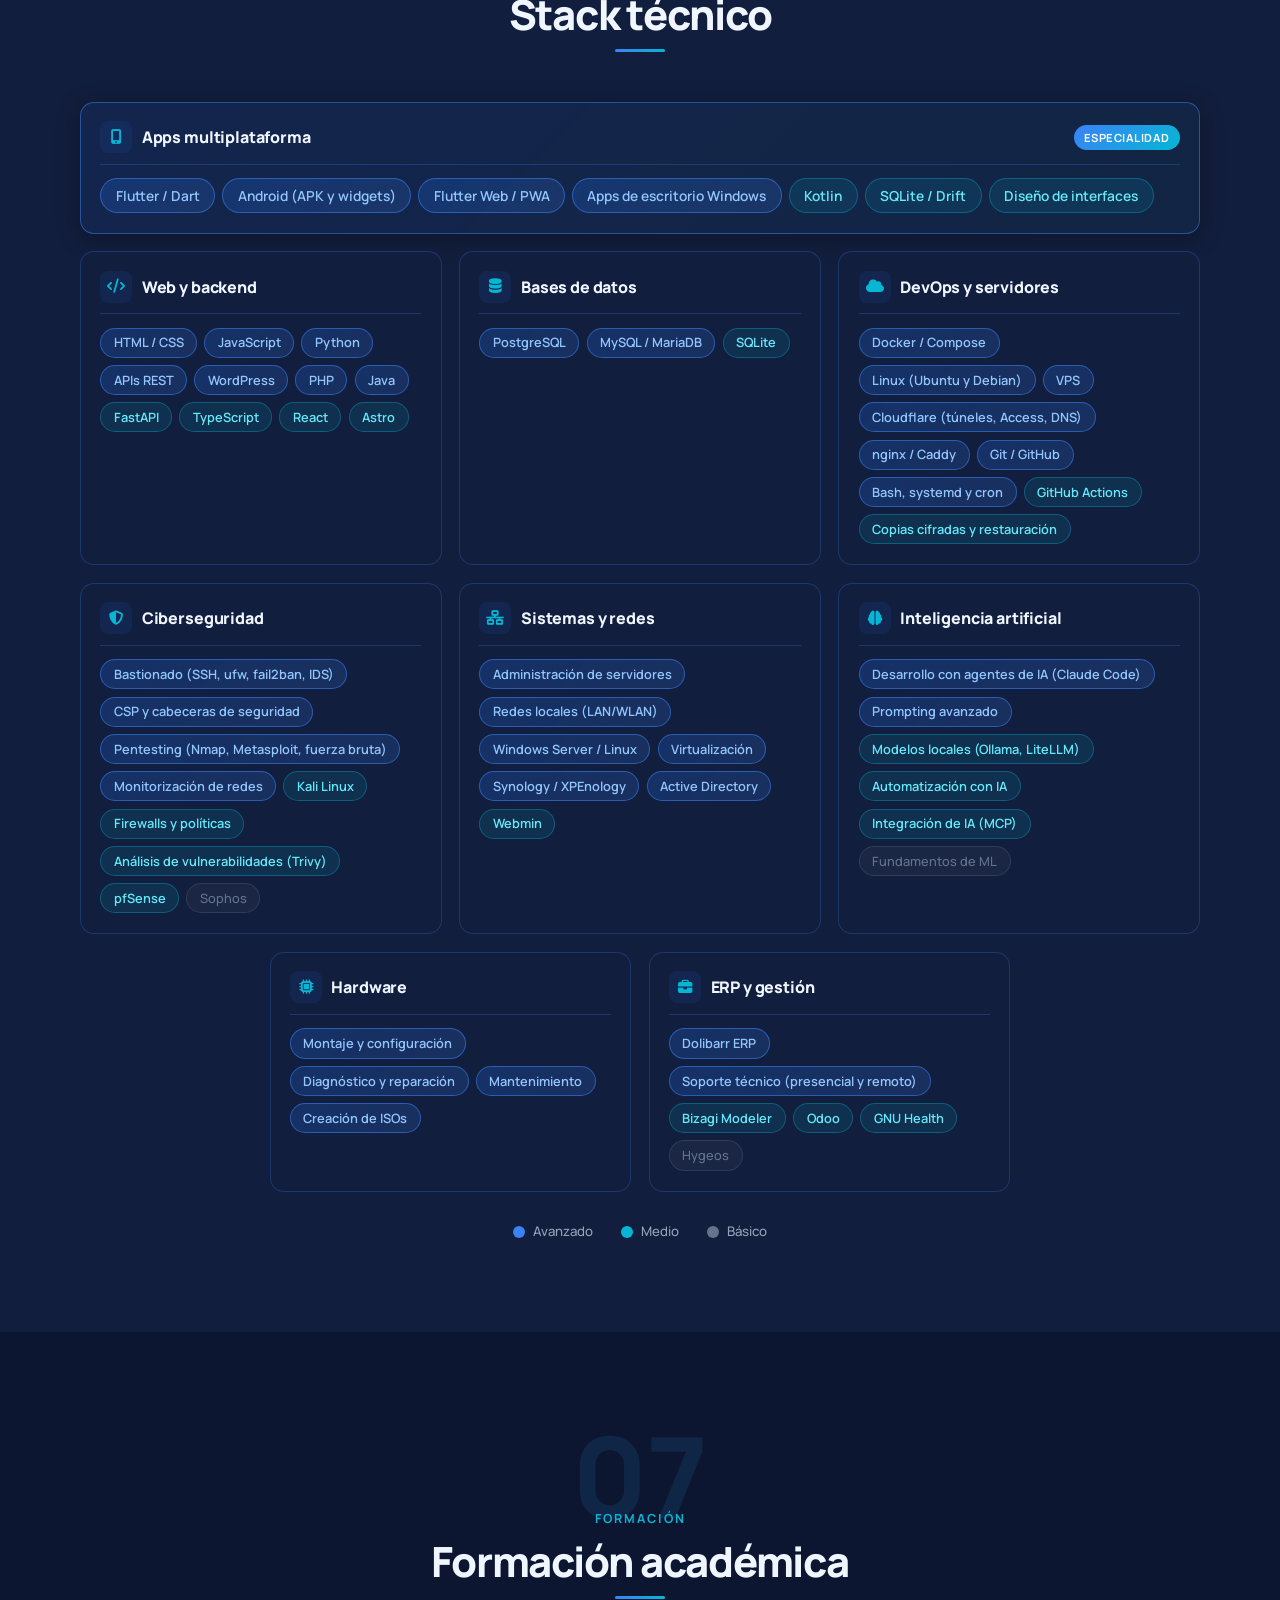
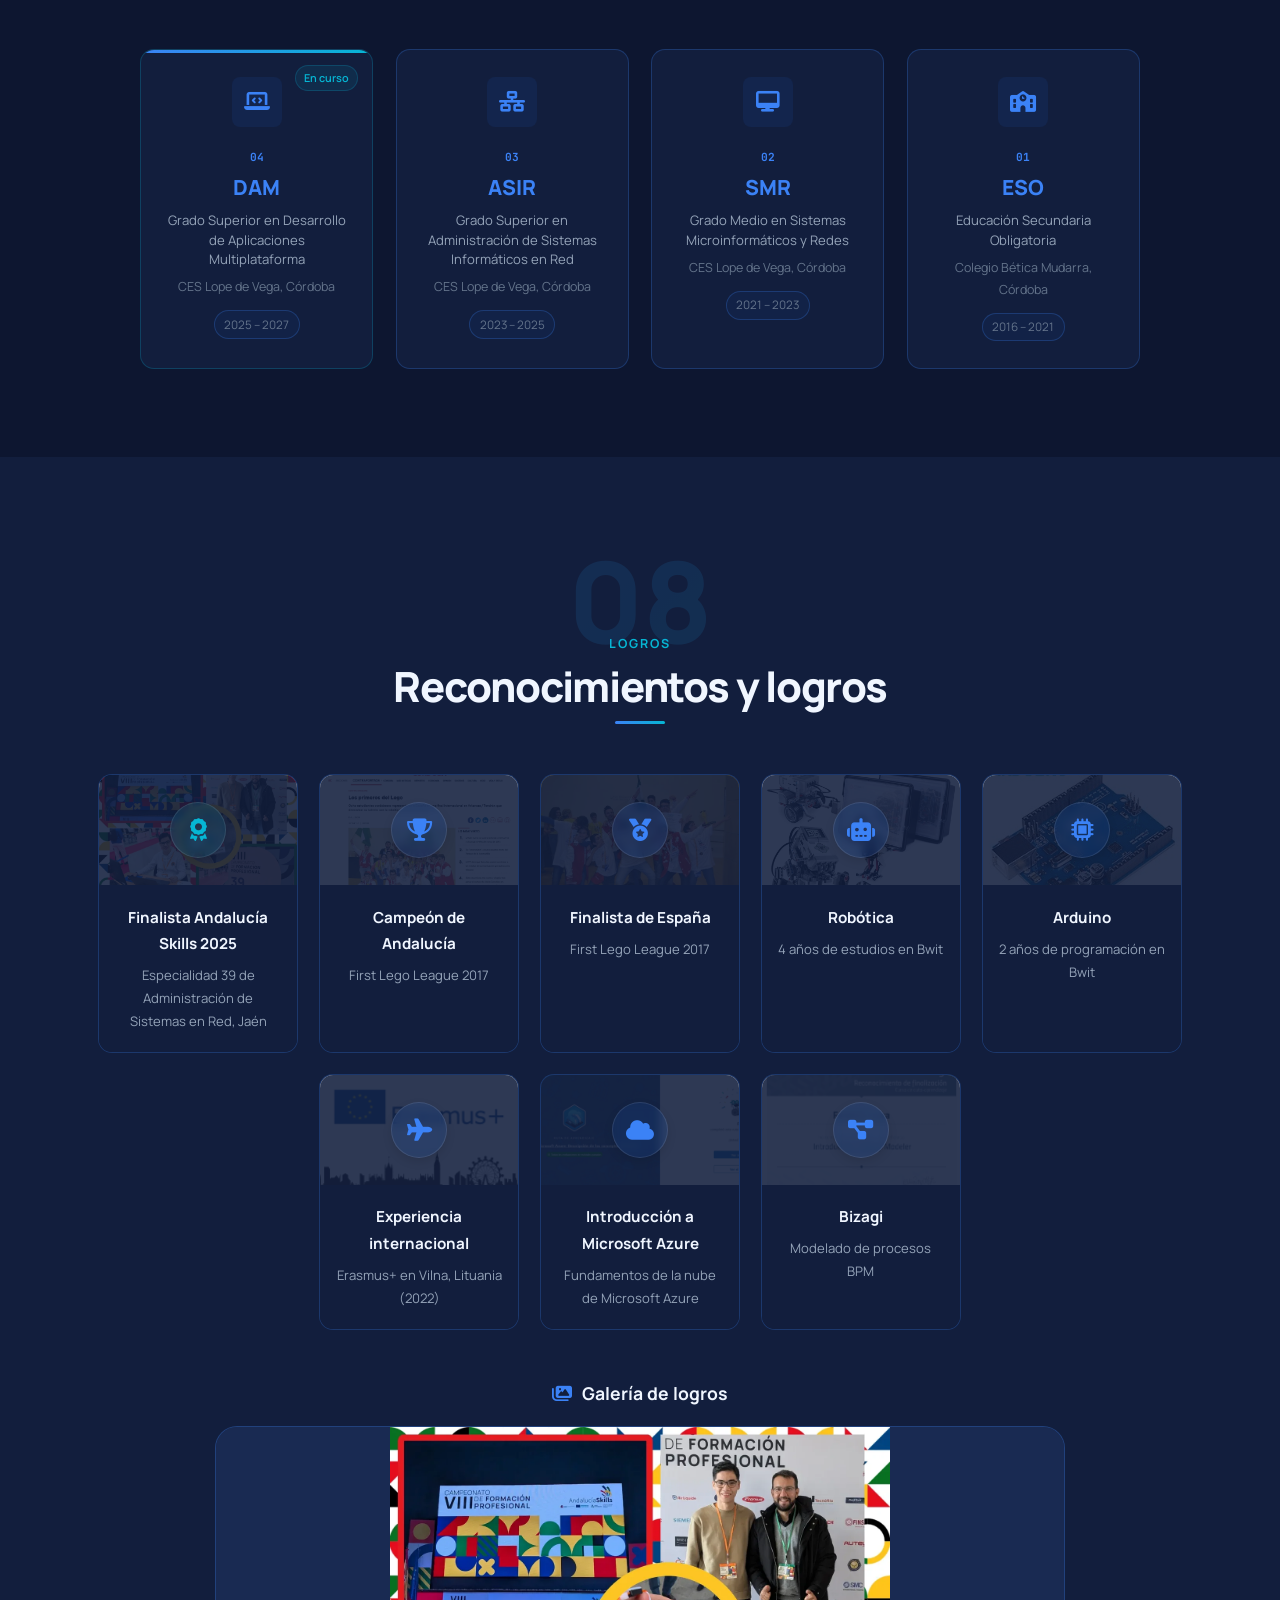
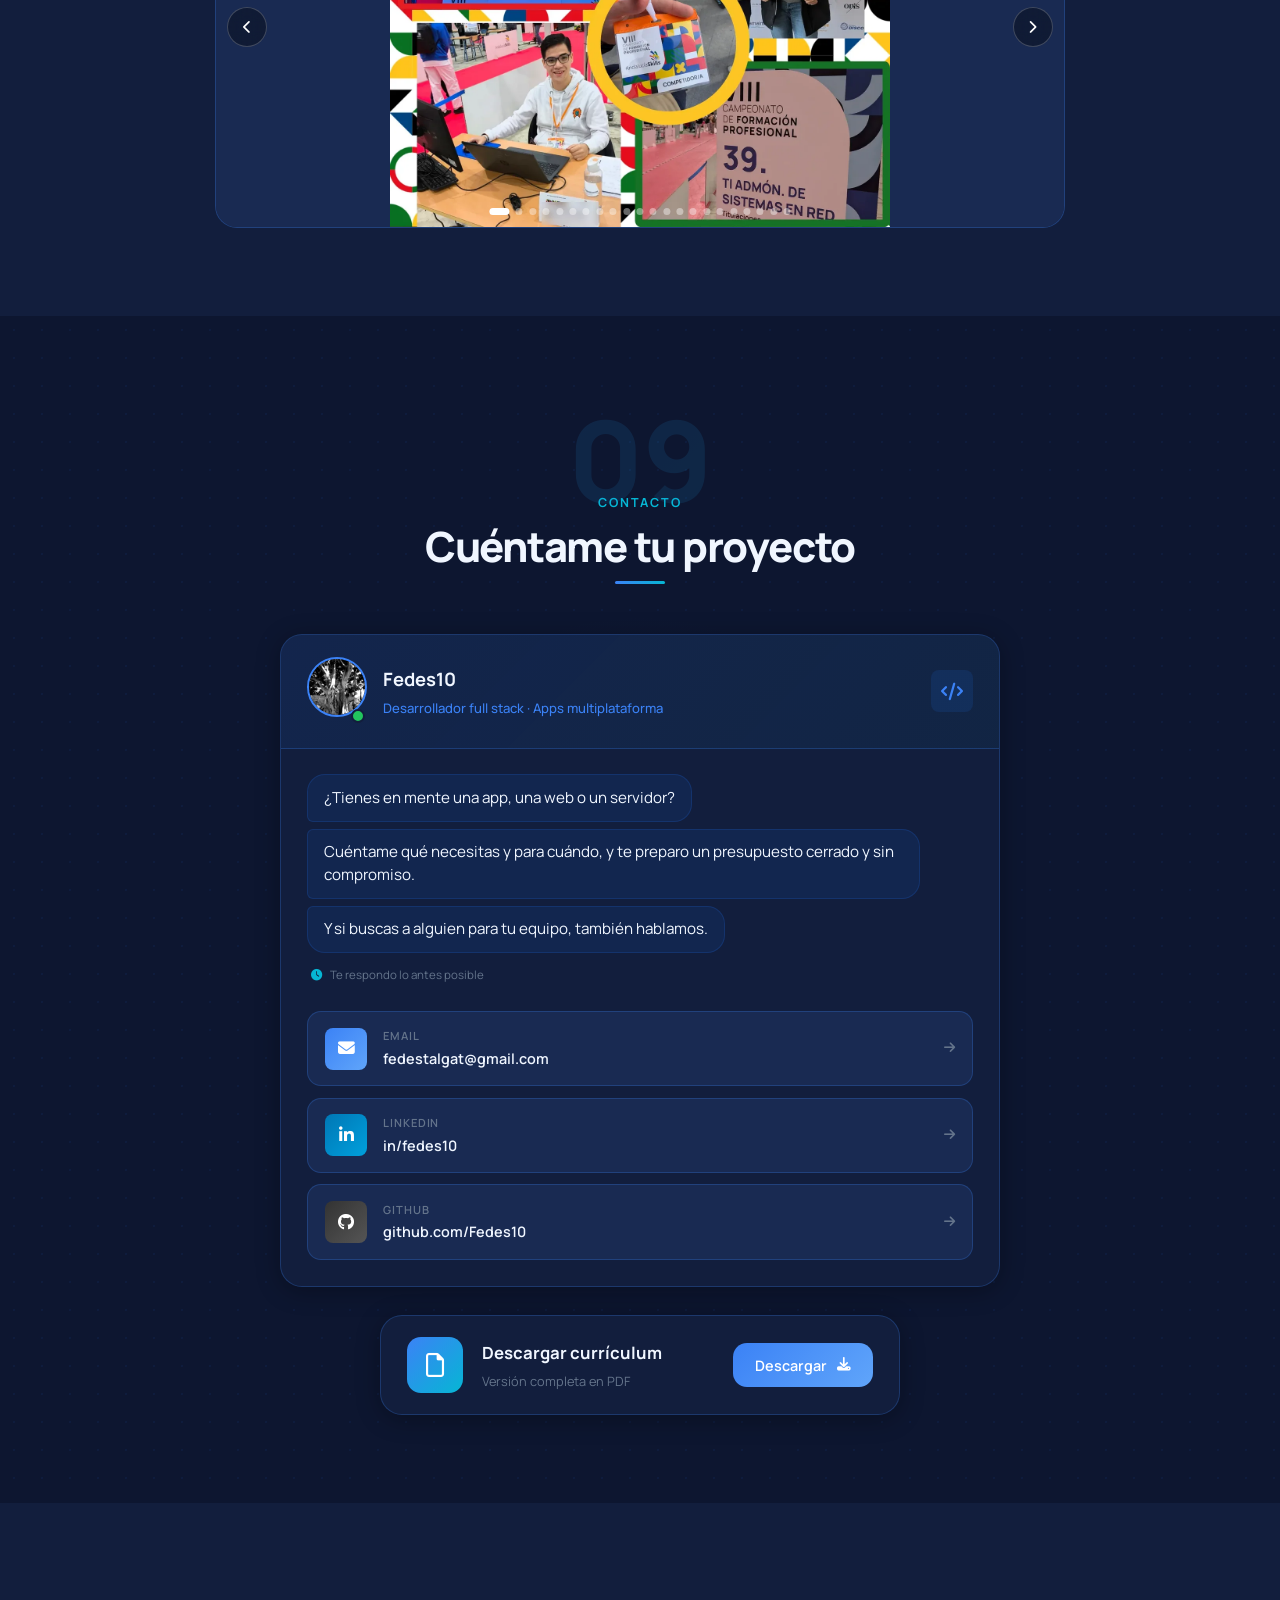
==== commit 7ca309e3: "feat: botón «Emprender juntos» y sección #emprender al final Un tercer botón en la cabecera que llev" ====
--- a/index.html
+++ b/index.html
@@ -363,7 +363,7 @@
   <!-- Letras propias (sin pedir nada a Google): Manrope para todo y JetBrains Mono para los detalles -->
   <link rel="preload" href="Fuentes/Manrope-Variable.woff" as="font" type="font/woff" crossorigin />
   <link rel="stylesheet" href="https://cdnjs.cloudflare.com/ajax/libs/font-awesome/6.5.0/css/all.min.css" />
-  <link rel="stylesheet" href="estilos.css?v=94b053d64b" />
+  <link rel="stylesheet" href="estilos.css?v=309104f7a4" />
 </head>
 
 <body>
@@ -440,6 +440,7 @@
         <div class="hero-cta reveal-up delay-3">
           <a href="#contacto" class="btn-primary"><span data-i18n="hero-btn-contacto">Cuéntame tu proyecto</span> <i class="fas fa-arrow-right" aria-hidden="true"></i></a>
           <a href="#proyectos" class="btn-outline"><span data-i18n="hero-btn-trabajos">Ver trabajos</span></a>
+          <a href="#emprender" class="btn-outline btn-emprender"><i class="fas fa-handshake" aria-hidden="true"></i> <span data-i18n="hero-btn-emprender">Emprender juntos</span></a>
         </div>
         <p class="hero-disponible reveal-up delay-3"><span class="disponible-punto"></span><span data-i18n="hero-badge">Disponible para nuevos proyectos</span></p>
         <ul class="hero-pruebas reveal-up delay-4">
@@ -1481,6 +1482,44 @@
     </div>
   </section>
 
+  <!-- ========== EMPRENDER (la última, pequeña: lo que busca y lo que aporta para emprender) ========== -->
+  <section class="section section-alt emprender" id="emprender">
+    <div class="container">
+      <div class="section-header reveal-up">
+        <div class="section-num" aria-hidden="true">10</div>
+        <span class="section-label" data-i18n="s10-label">Emprender</span>
+        <h2 class="section-title" data-i18n="s10-title">¿Construimos algo juntos?</h2>
+        <p class="section-intro" data-i18n-html="emp-intro">Además de los proyectos para clientes, quiero emprender: llevar <strong>Faiten</strong> mucho más lejos o sumarme a otro proyecto con futuro.</p>
+      </div>
+
+      <div class="emprender-rejilla reveal-up">
+        <div class="emprender-caja">
+          <h3 class="emprender-titulo"><i class="fas fa-magnifying-glass" aria-hidden="true"></i> <span data-i18n="emp-busco">Qué busco</span></h3>
+          <ul>
+            <li><i class="fas fa-check" aria-hidden="true"></i><span data-i18n-html="emp-busco1"><strong>Ventas y crecimiento</strong>, para que el producto llegue a la gente</span></li>
+            <li><i class="fas fa-check" aria-hidden="true"></i><span data-i18n-html="emp-busco2"><strong>IA de verdad</strong>: modelos, datos o visión por computador</span></li>
+            <li><i class="fas fa-check" aria-hidden="true"></i><span data-i18n-html="emp-busco3"><strong>Proyectos con ambición</strong> en los que sumar desde el principio</span></li>
+            <li><i class="fas fa-check" aria-hidden="true"></i><span data-i18n-html="emp-busco4"><strong>Gente competente y con ganas</strong>, que vaya en serio y sepa usar la IA</span></li>
+          </ul>
+        </div>
+        <div class="emprender-caja">
+          <h3 class="emprender-titulo"><i class="fas fa-screwdriver-wrench" aria-hidden="true"></i> <span data-i18n="emp-aporto">Qué aporto</span></h3>
+          <ul>
+            <li><i class="fas fa-check" aria-hidden="true"></i><span data-i18n-html="emp-aporto1"><strong>Apps y webs</strong> para Android, iPhone y web, de la idea al servidor</span></li>
+            <li><i class="fas fa-check" aria-hidden="true"></i><span data-i18n-html="emp-aporto2"><strong>Servidores, despliegue y ciberseguridad</strong>, en mi propia infraestructura</span></li>
+            <li><i class="fas fa-check" aria-hidden="true"></i><span data-i18n-html="emp-aporto3"><strong>IA usada con criterio</strong>: código ordenado, documentado y seguro</span></li>
+            <li><i class="fas fa-check" aria-hidden="true"></i><span data-i18n-html="emp-aporto4"><strong>Productos reales</strong> que la gente ya usa</span></li>
+          </ul>
+        </div>
+      </div>
+
+      <div class="emprender-cta reveal-up">
+        <a class="btn-primary" href="mailto:fedestalgat@gmail.com?subject=Emprender%20juntos" data-i18n-attr="href:emp-mailto"><i class="fas fa-paper-plane" aria-hidden="true"></i> <span data-i18n="emp-btn-escribe">Hablemos</span></a>
+        <a class="btn-outline" href="https://faiten.fedes10.com" target="_blank" rel="noopener"><span data-i18n="emp-btn-faiten">Conoce Faiten</span> <i class="fas fa-arrow-up-right-from-square" aria-hidden="true"></i></a>
+      </div>
+    </div>
+  </section>
+
   </main>
 
 
--- a/estilos.css
+++ b/estilos.css
@@ -4987,3 +4987,108 @@
 .footer-legal a:hover {
   color: var(--blue-accent)
 }
+
+/* La sección «Emprender» (#emprender, 02/11/2026): la última y pequeña. Lo que Fede busca y lo que aporta para
+   emprender, con el botón de la cabecera «Emprender juntos» llevando hasta aquí. */
+.emprender .section-header {
+  margin-bottom: 2.4rem
+}
+
+.emprender-rejilla {
+  max-width: 980px;
+  margin: 0 auto;
+  display: grid;
+  grid-template-columns: repeat(2, minmax(0, 1fr));
+  gap: 1.1rem
+}
+
+.emprender-caja {
+  padding: 1.5rem 1.6rem 1.6rem;
+  border: 1px solid var(--border);
+  border-radius: var(--radius-lg);
+  background: var(--bg-base);
+  box-shadow: var(--shadow-card);
+  transition: border-color var(--transition), transform var(--transition)
+}
+
+.emprender-caja:hover {
+  border-color: var(--border-hover);
+  transform: translateY(-3px)
+}
+
+.emprender-titulo {
+  display: flex;
+  align-items: center;
+  gap: 0.65rem;
+  font-family: var(--font-display);
+  font-size: 1.05rem;
+  font-weight: 700;
+  color: var(--text-primary);
+  margin-bottom: 1.05rem
+}
+
+.emprender-titulo i {
+  width: 2.1rem;
+  height: 2.1rem;
+  display: grid;
+  place-items: center;
+  border-radius: 50%;
+  font-size: 0.85rem;
+  color: #fff;
+  background: linear-gradient(135deg, var(--blue-accent), var(--cyan-accent))
+}
+
+.emprender-caja ul {
+  list-style: none;
+  display: grid;
+  gap: 0.75rem
+}
+
+.emprender-caja li {
+  display: flex;
+  align-items: flex-start;
+  gap: 0.65rem;
+  font-size: 0.9rem;
+  line-height: 1.5;
+  color: var(--text-secondary)
+}
+
+.emprender-caja li i {
+  flex-shrink: 0;
+  margin-top: 0.25rem;
+  font-size: 0.78rem;
+  color: var(--cyan-accent)
+}
+
+.emprender-caja li strong {
+  color: var(--text-primary)
+}
+
+.emprender-cta {
+  display: flex;
+  justify-content: center;
+  gap: 0.9rem;
+  flex-wrap: wrap;
+  margin-top: 2.1rem
+}
+
+.btn-emprender i {
+  font-size: 0.9rem
+}
+
+@media (max-width: 760px) {
+  .emprender-rejilla {
+    grid-template-columns: 1fr
+  }
+}
+
+@media (max-width: 600px) {
+  .emprender-cta {
+    flex-direction: column;
+    align-items: stretch
+  }
+
+  .emprender-cta a {
+    justify-content: center
+  }
+}
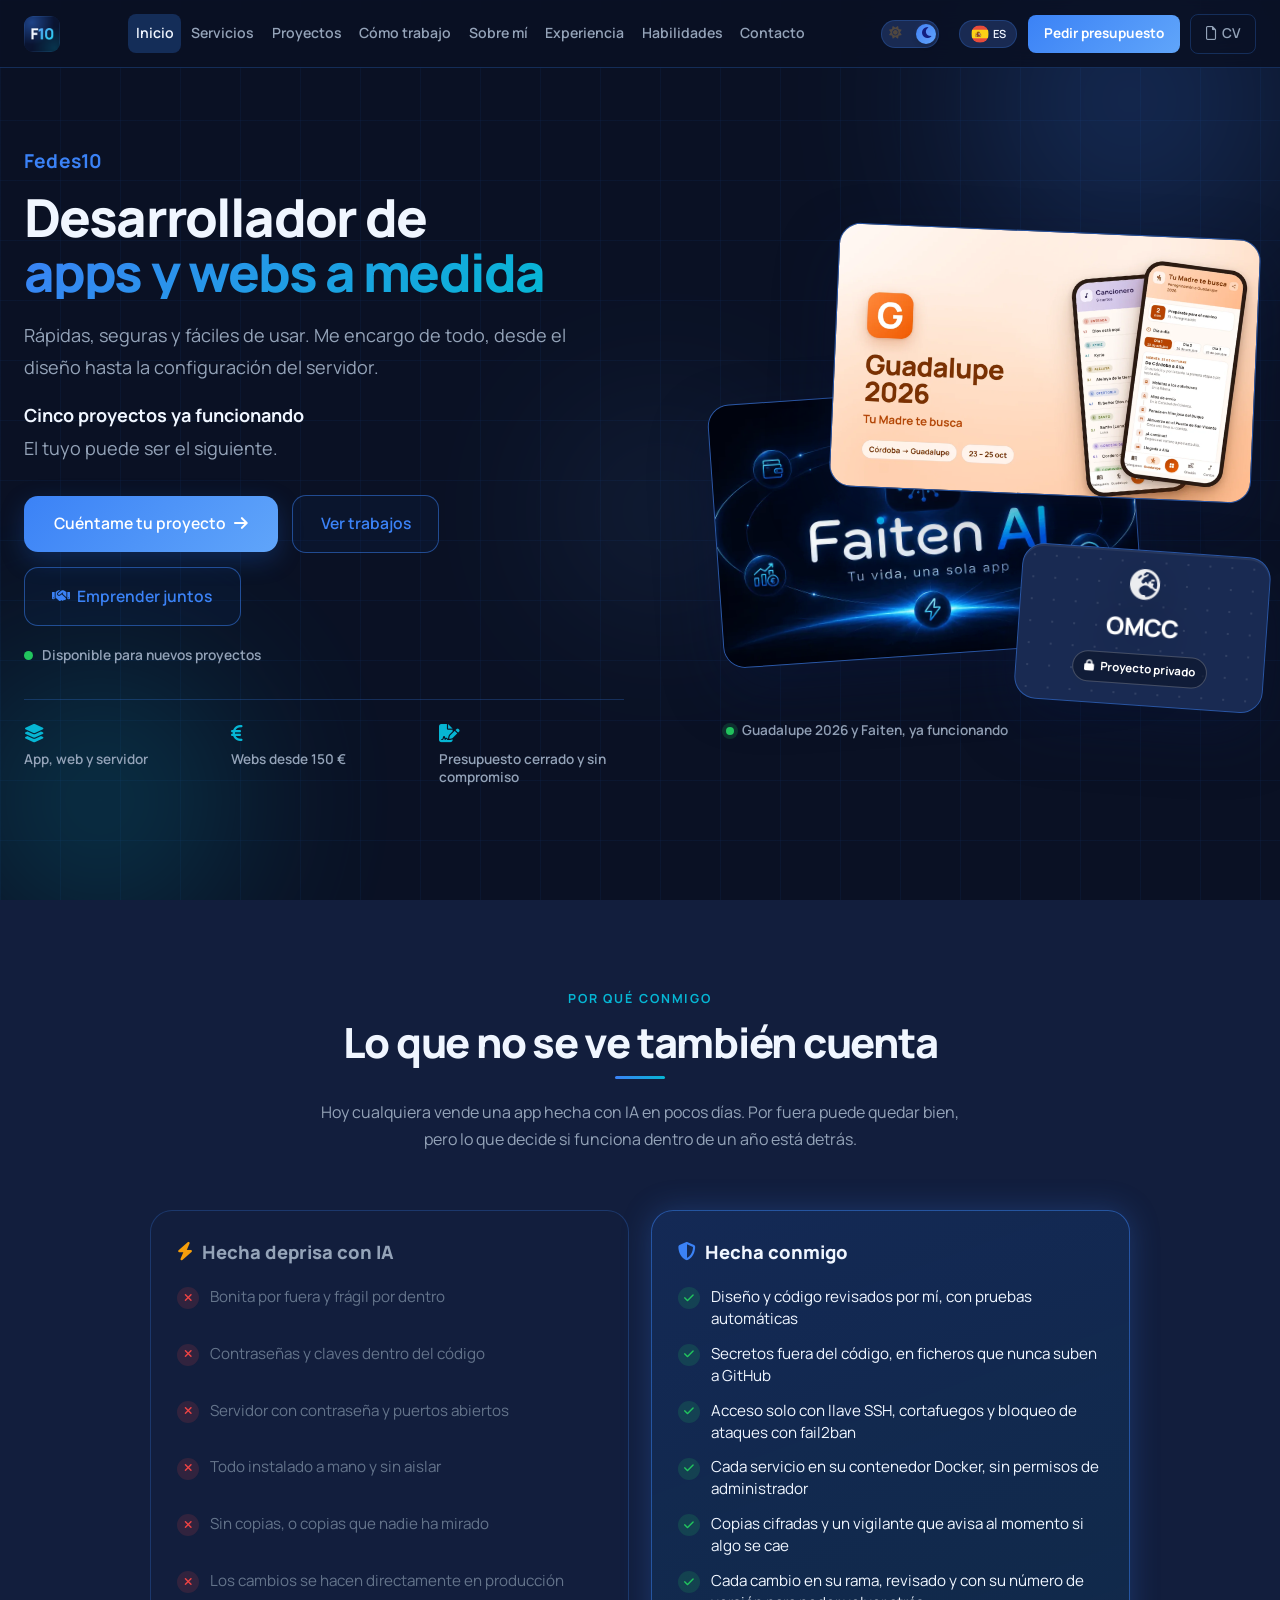
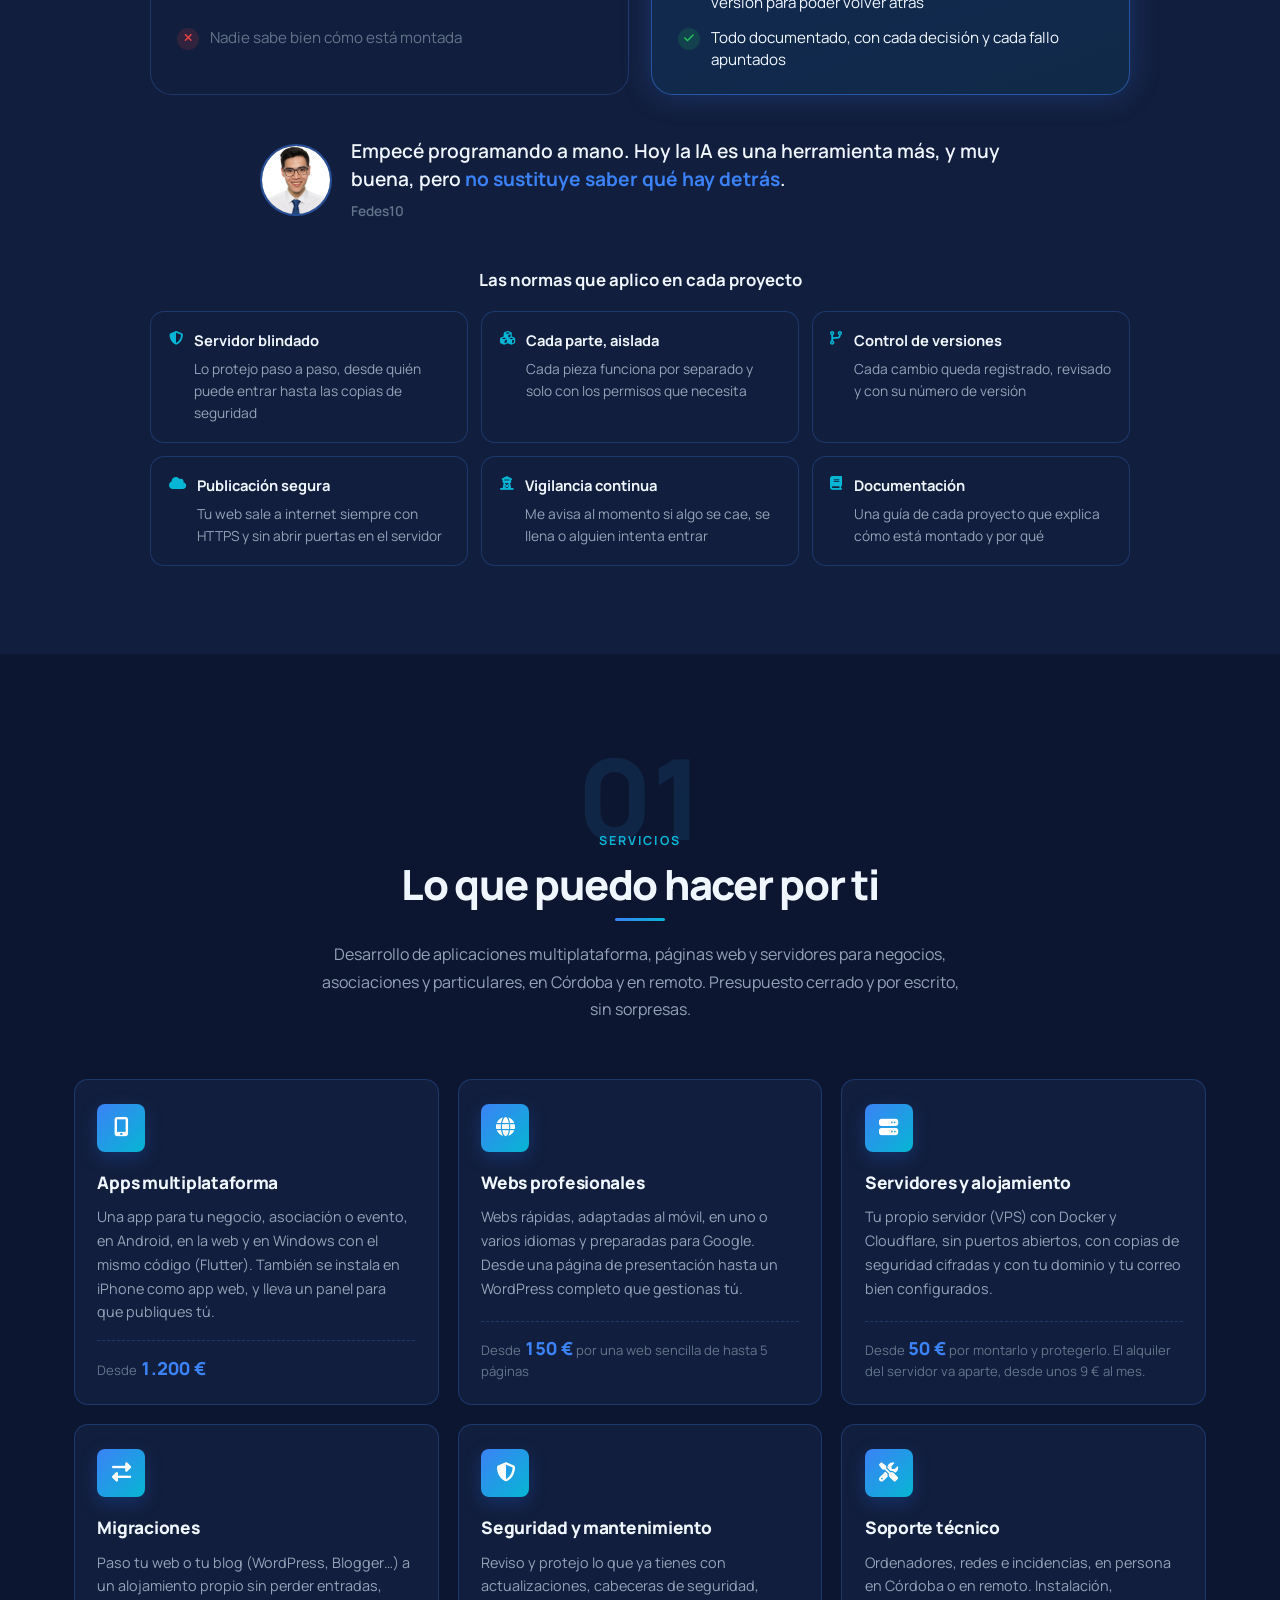
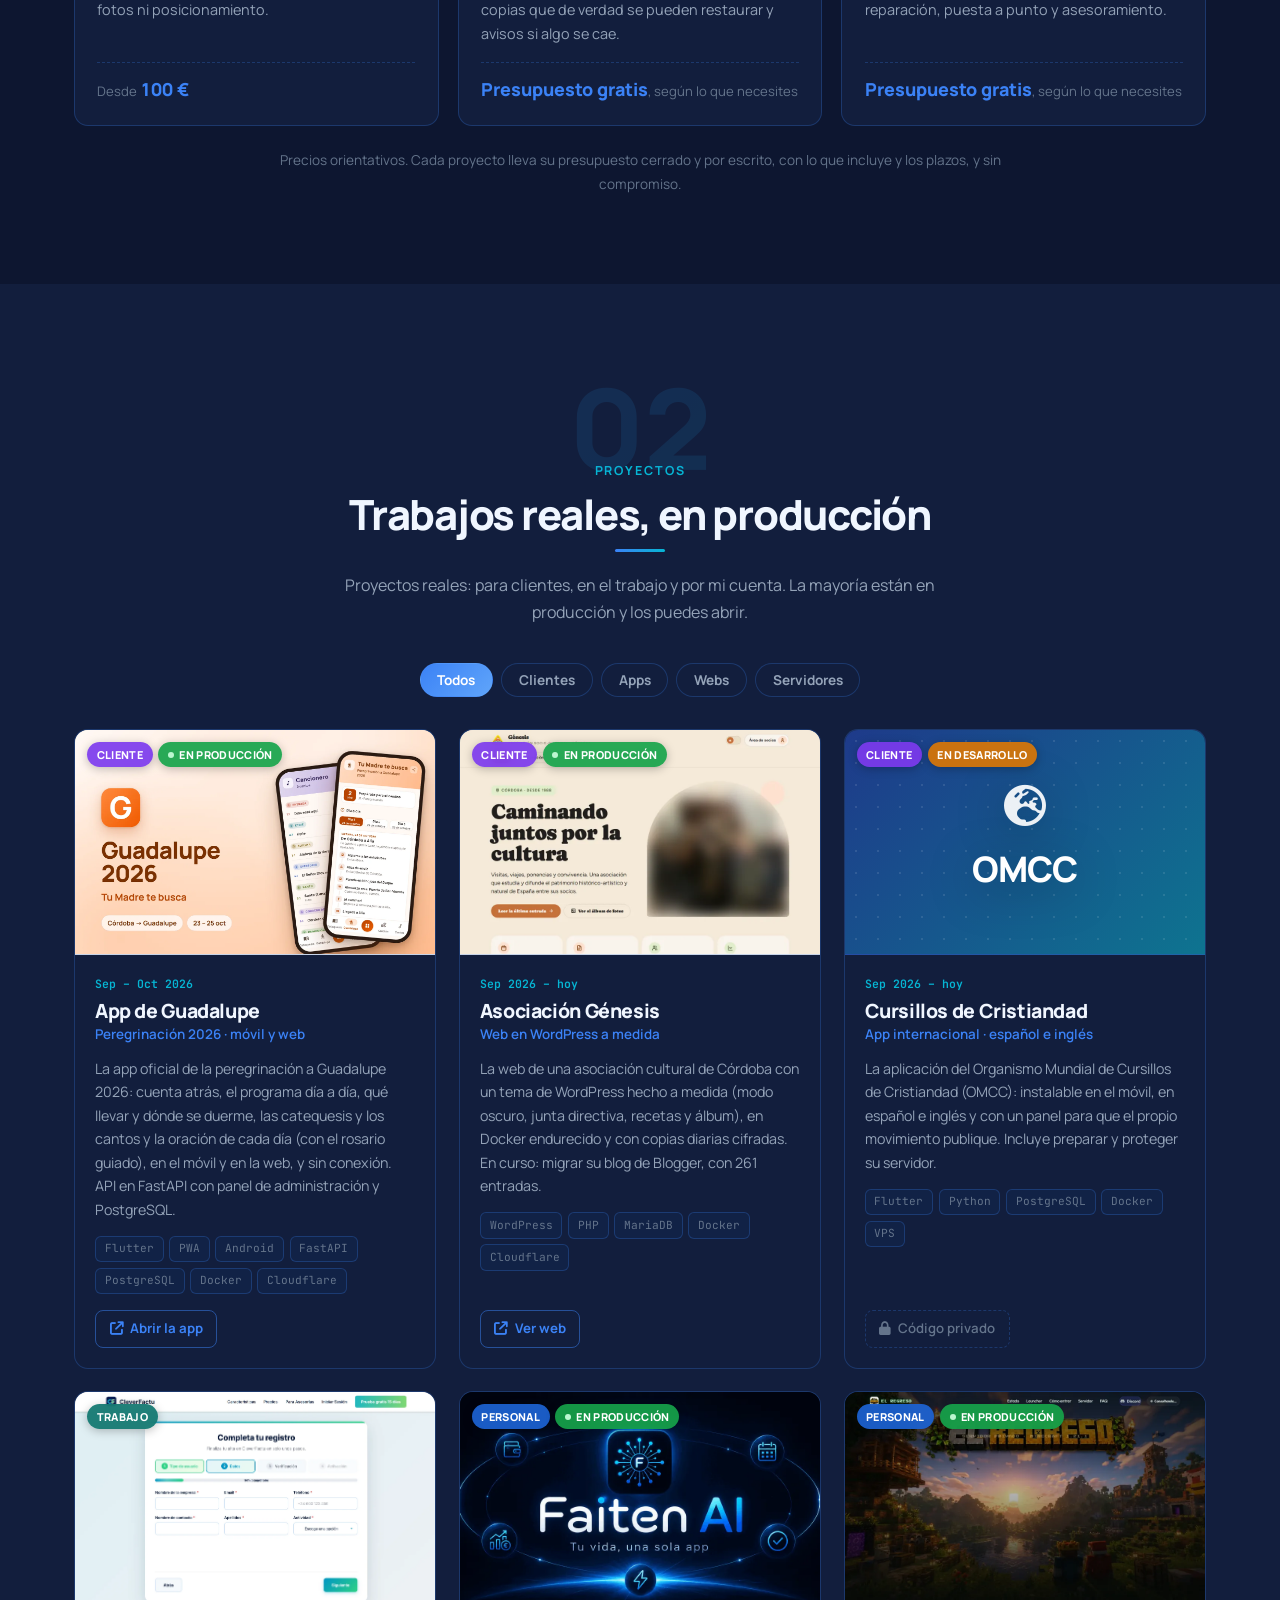
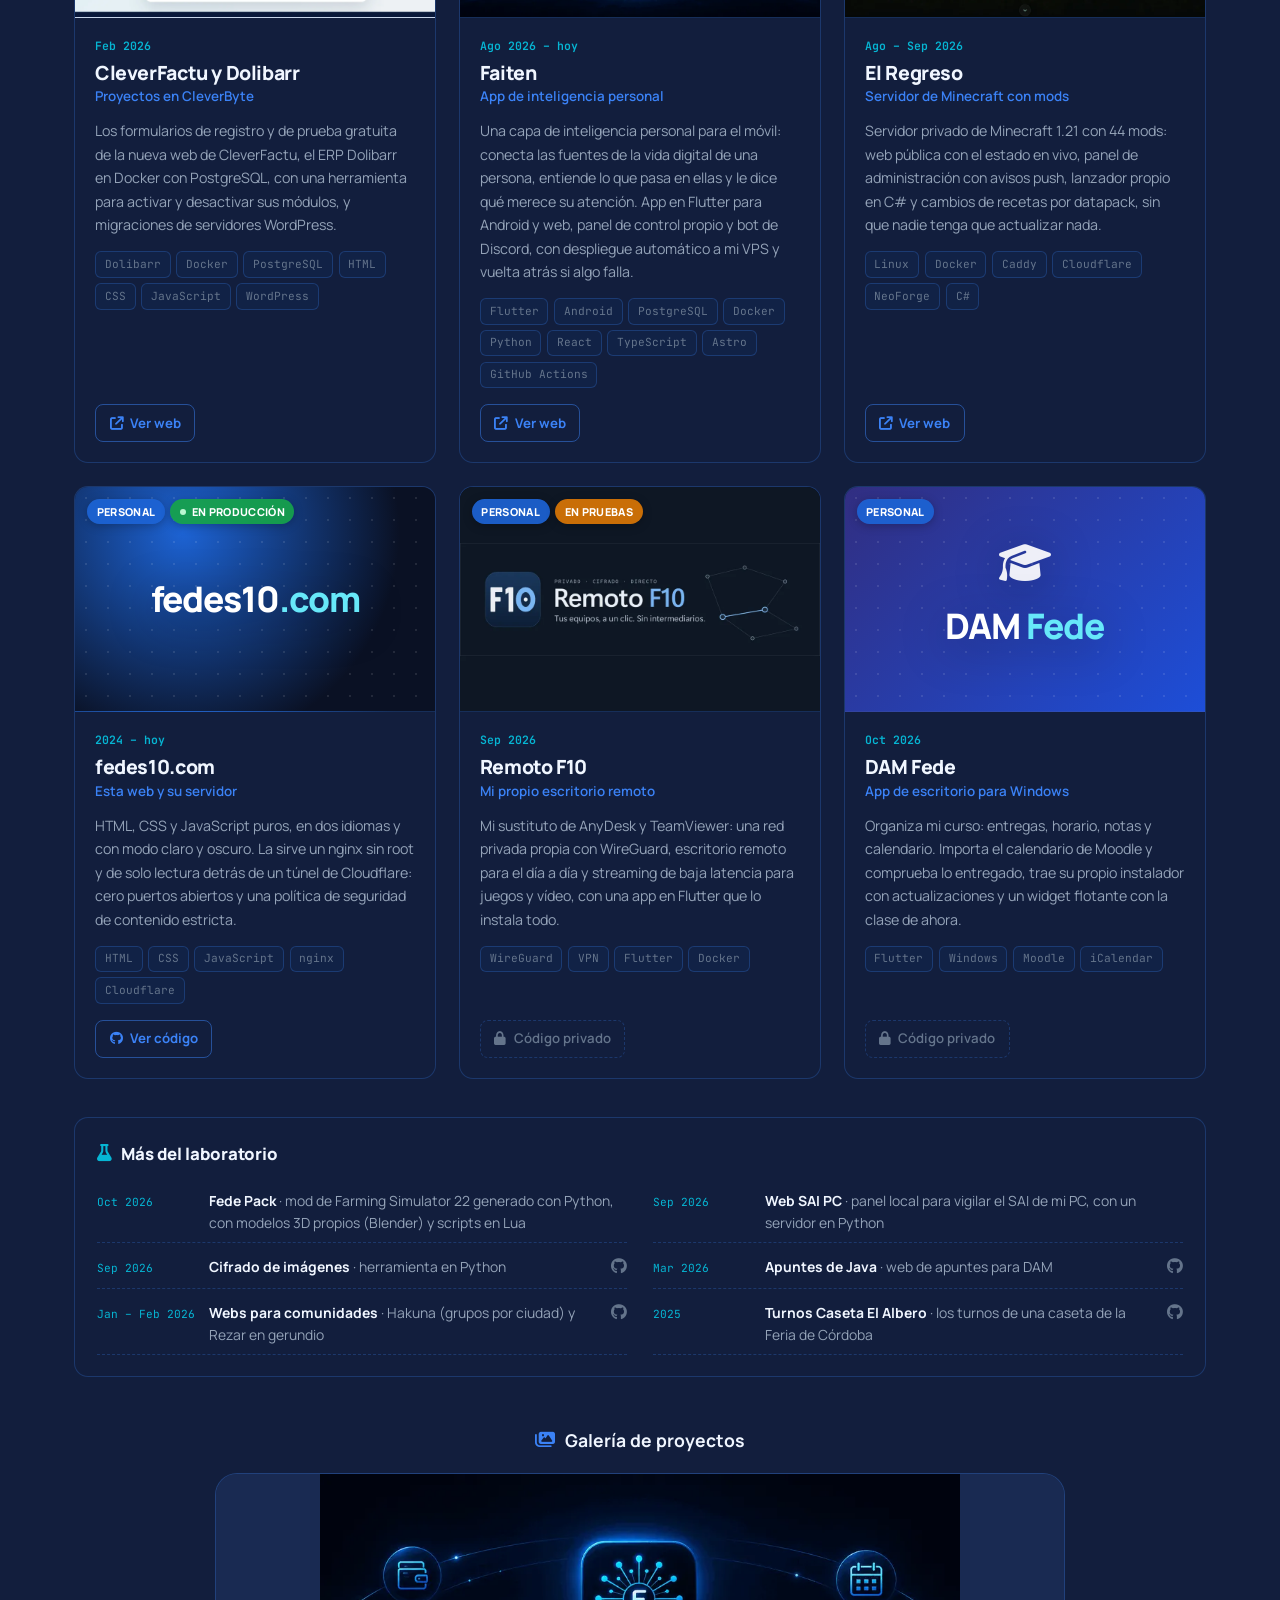
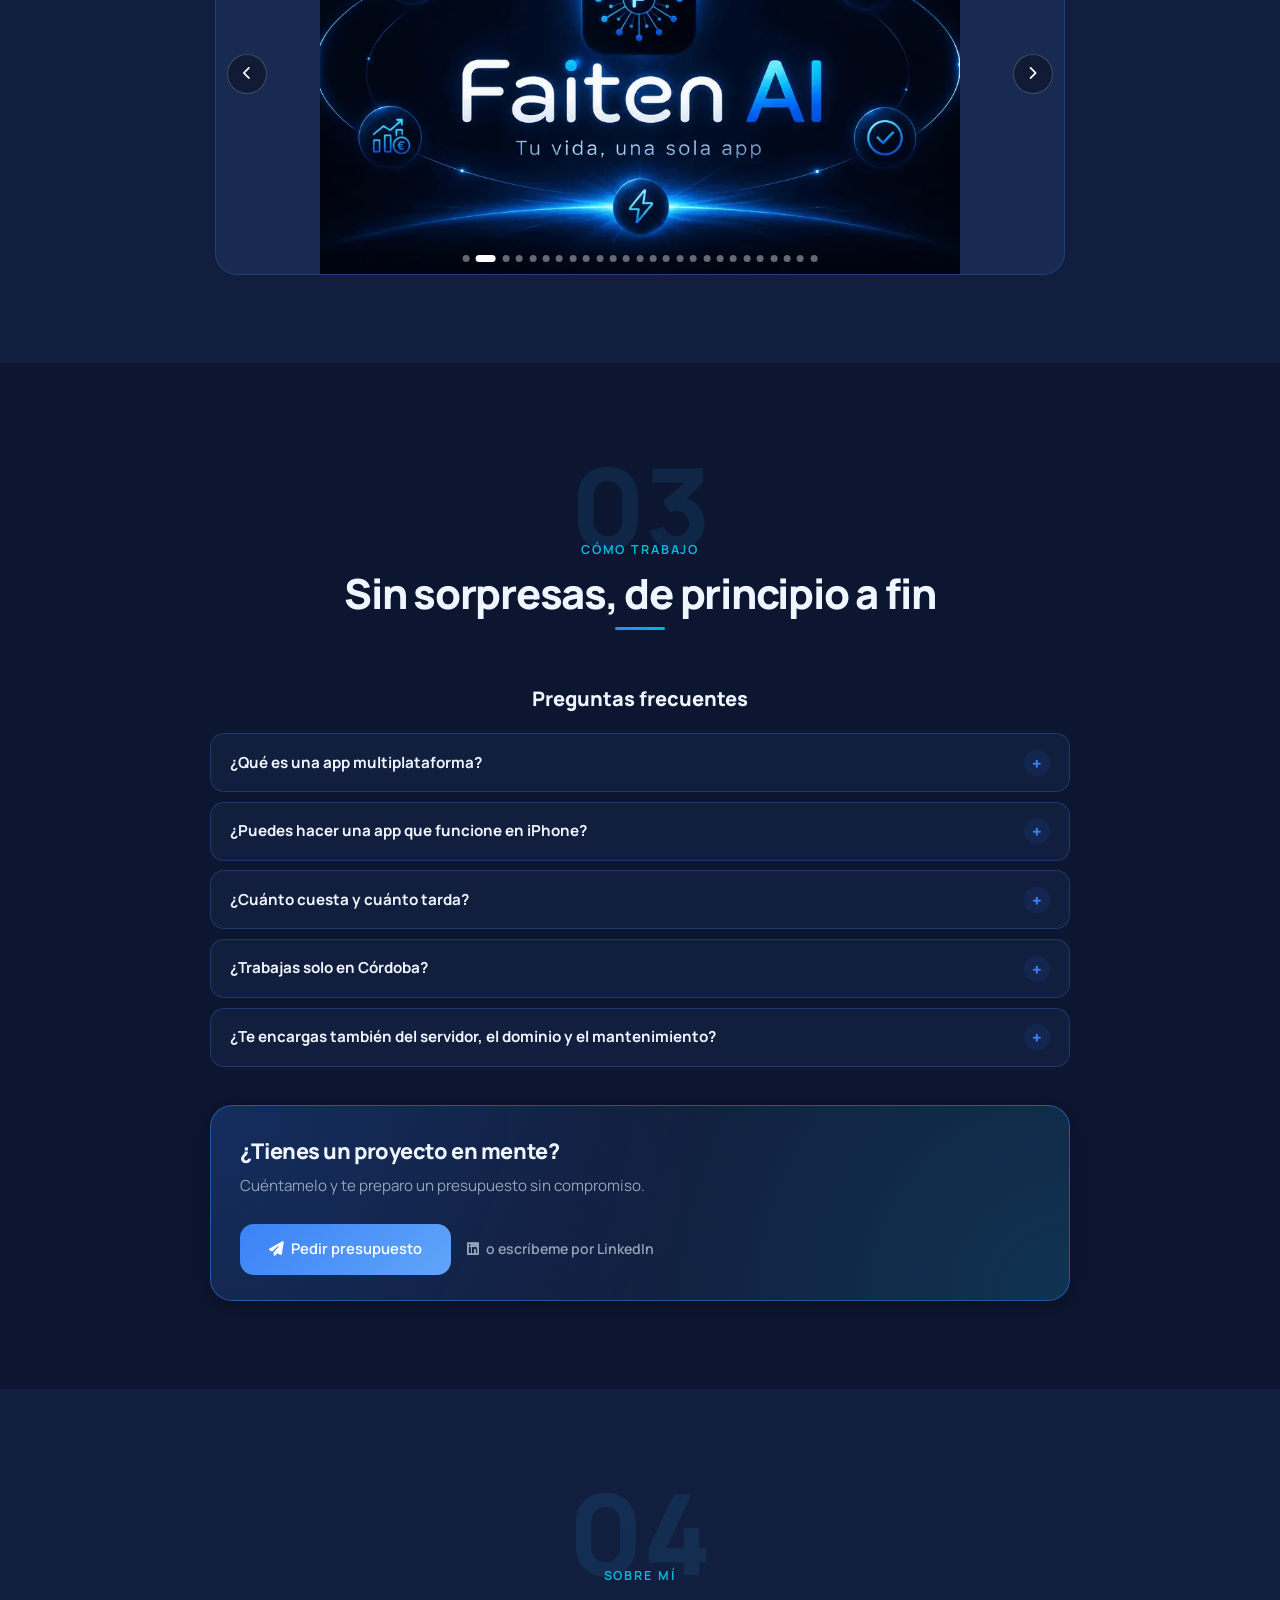
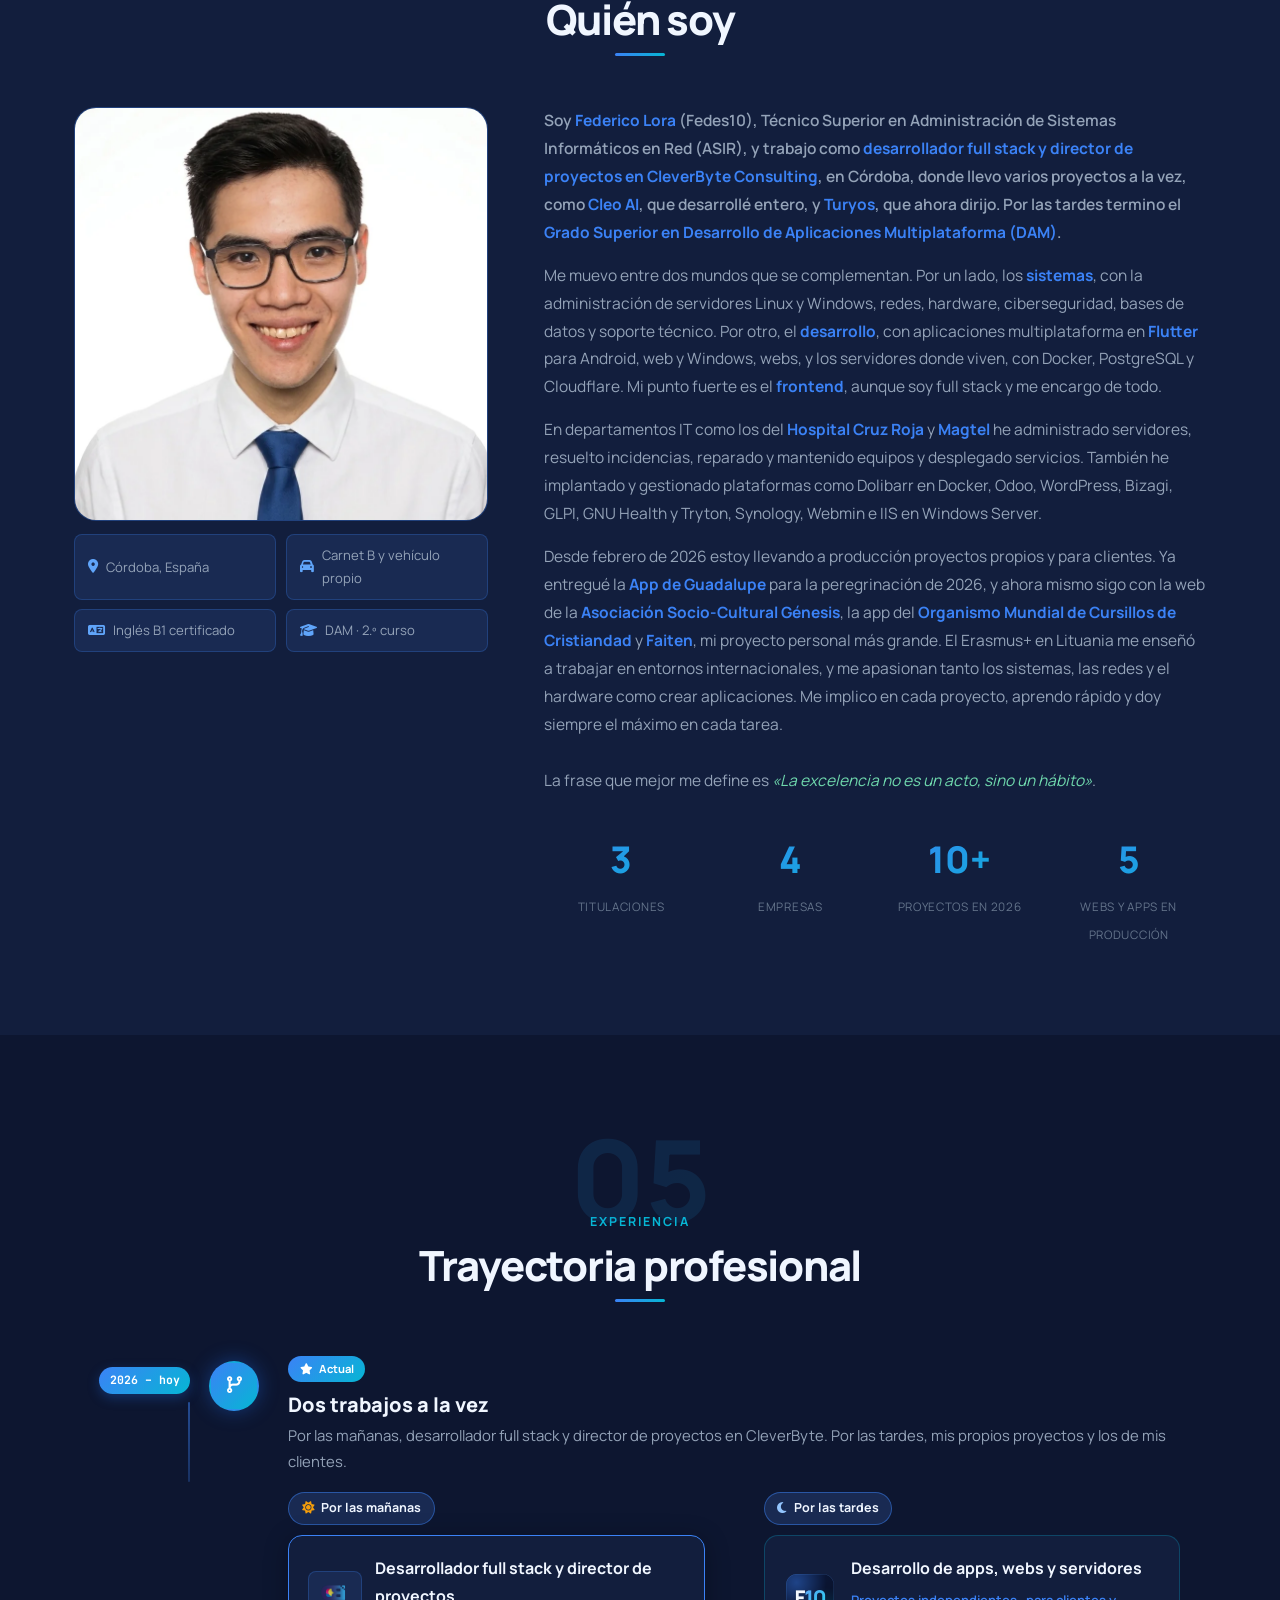
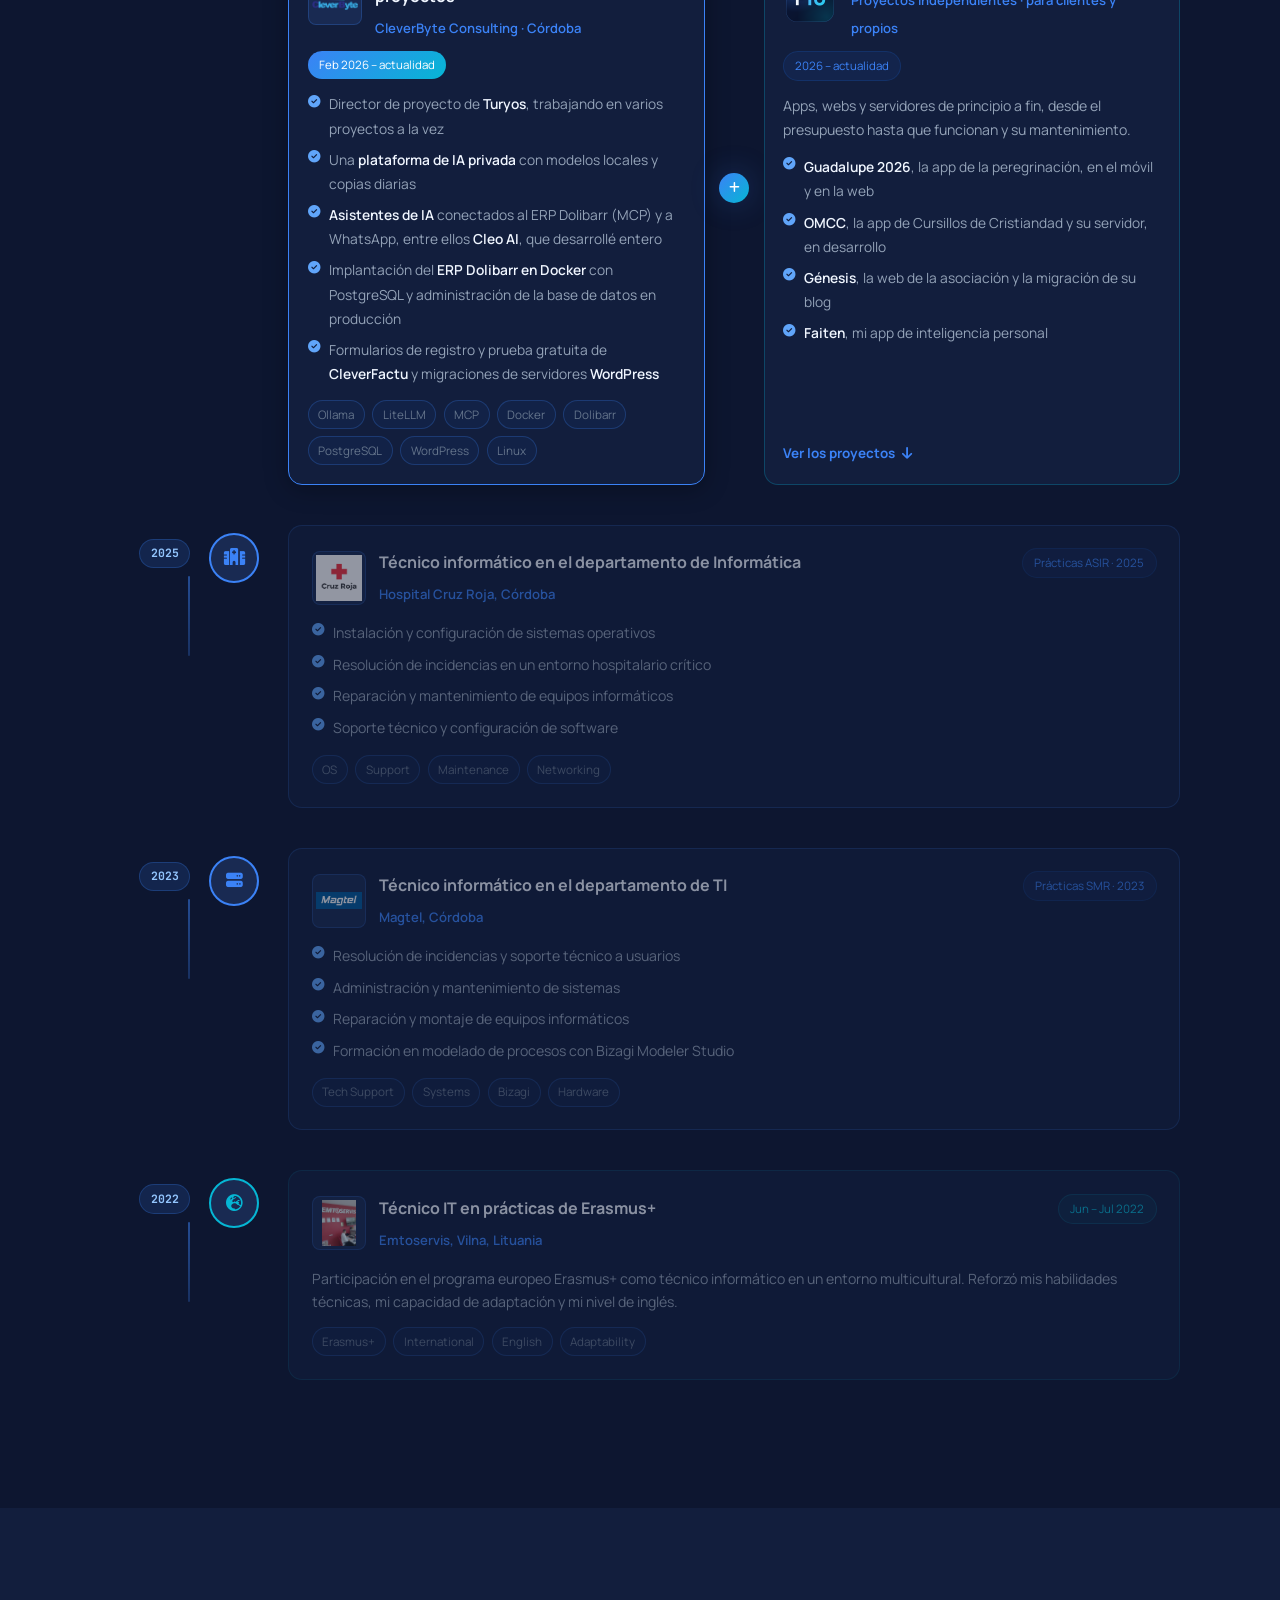
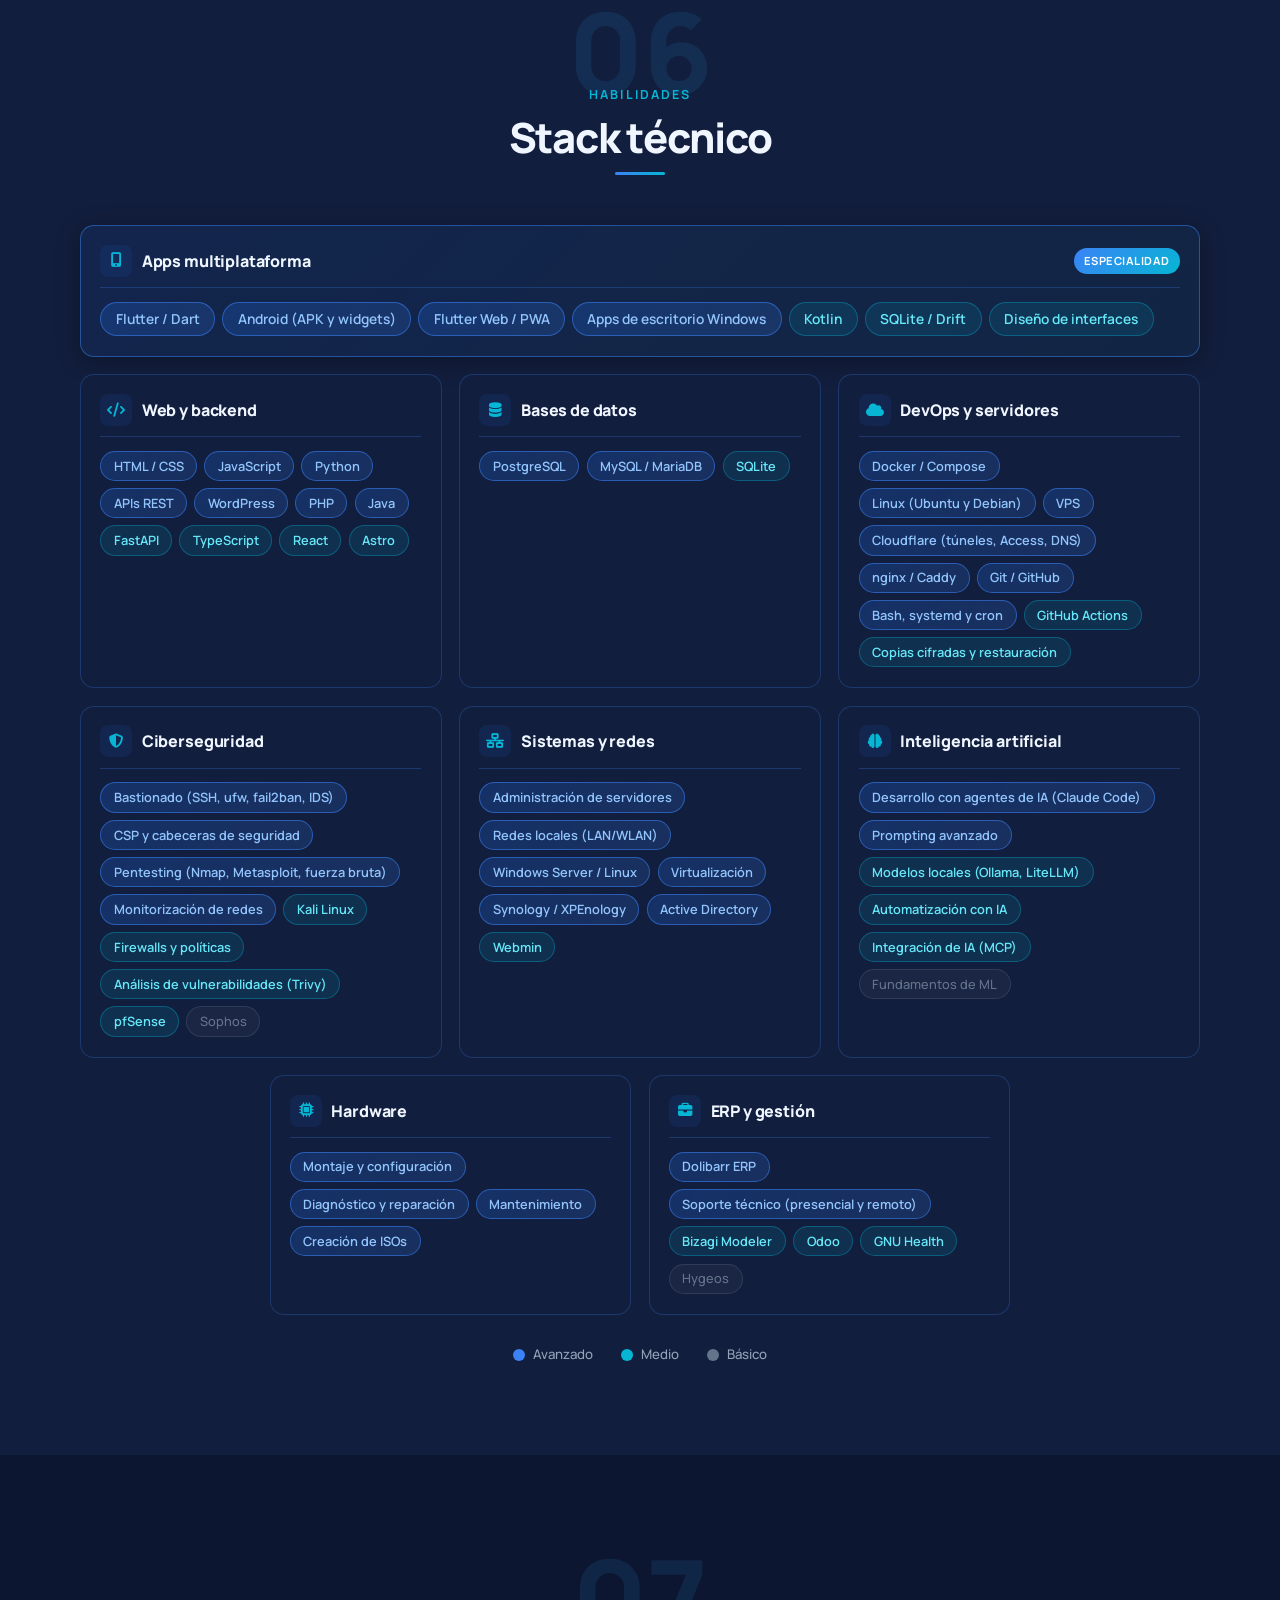
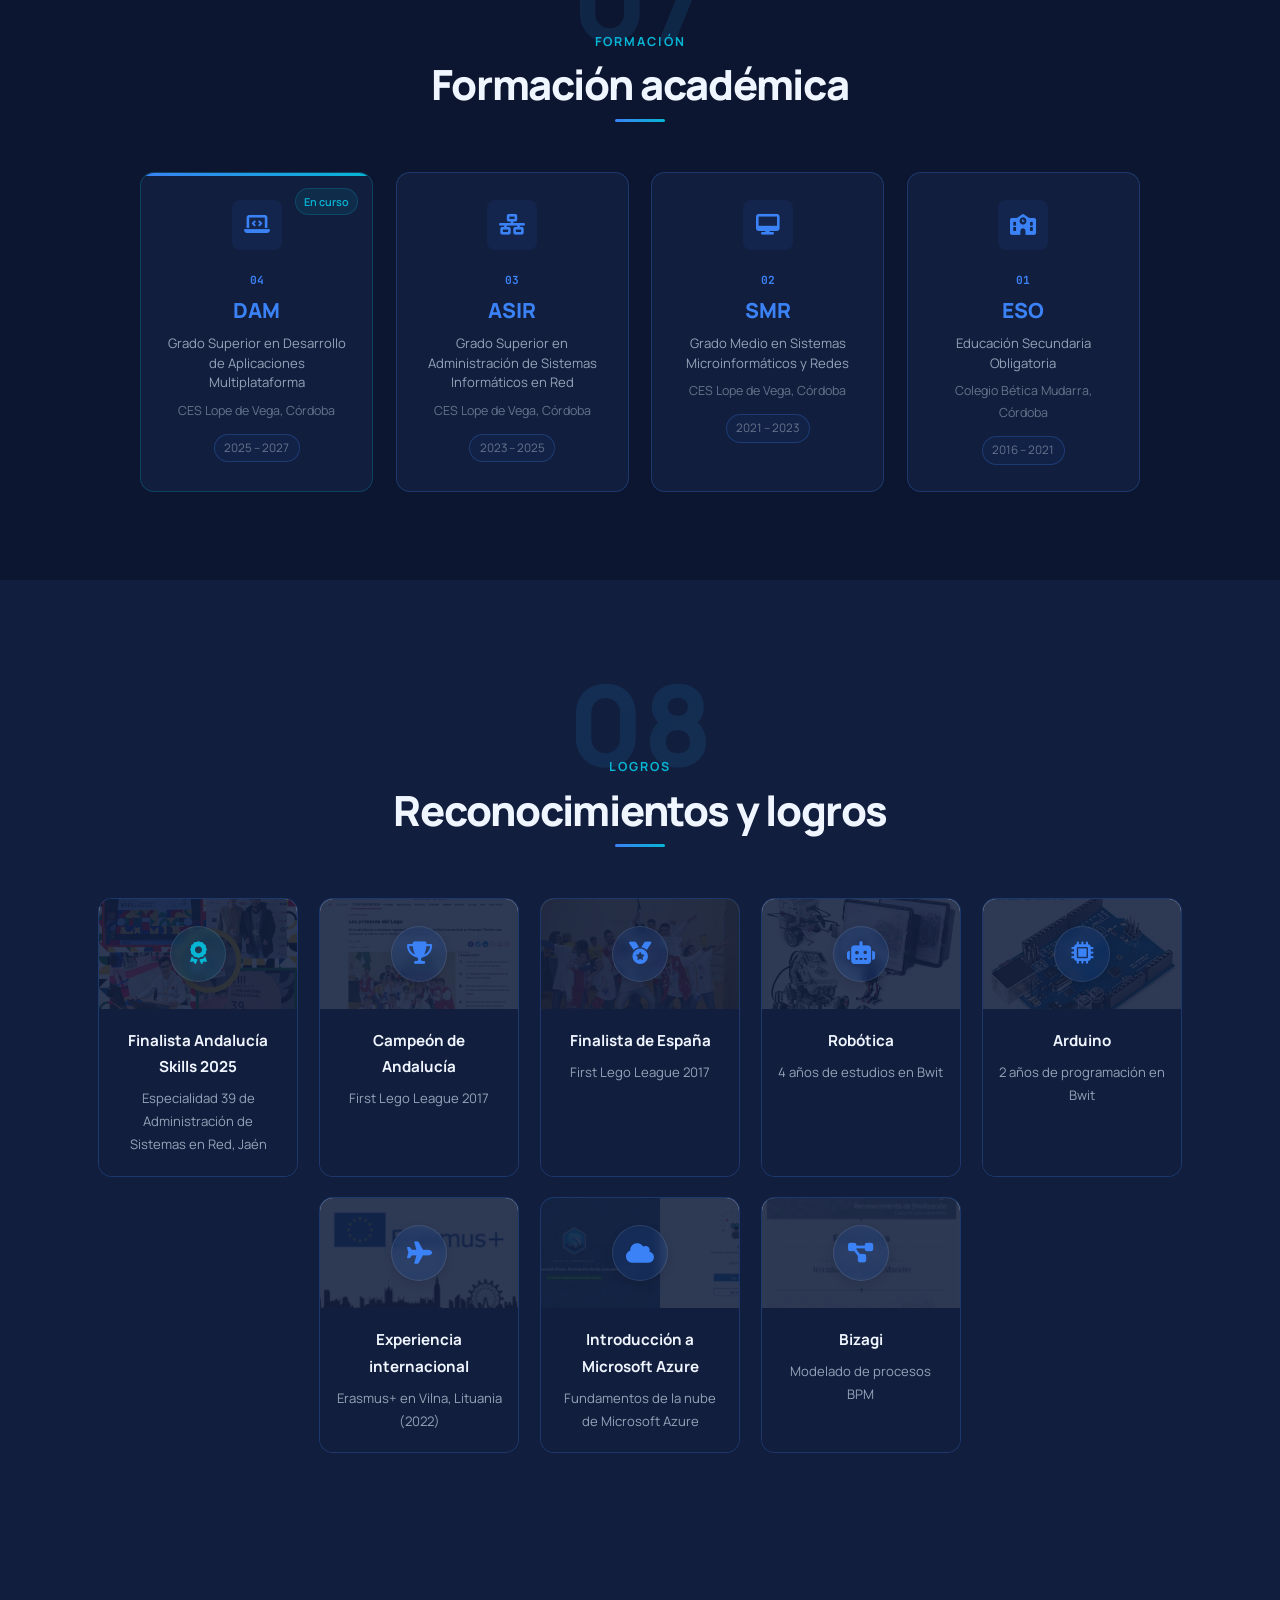
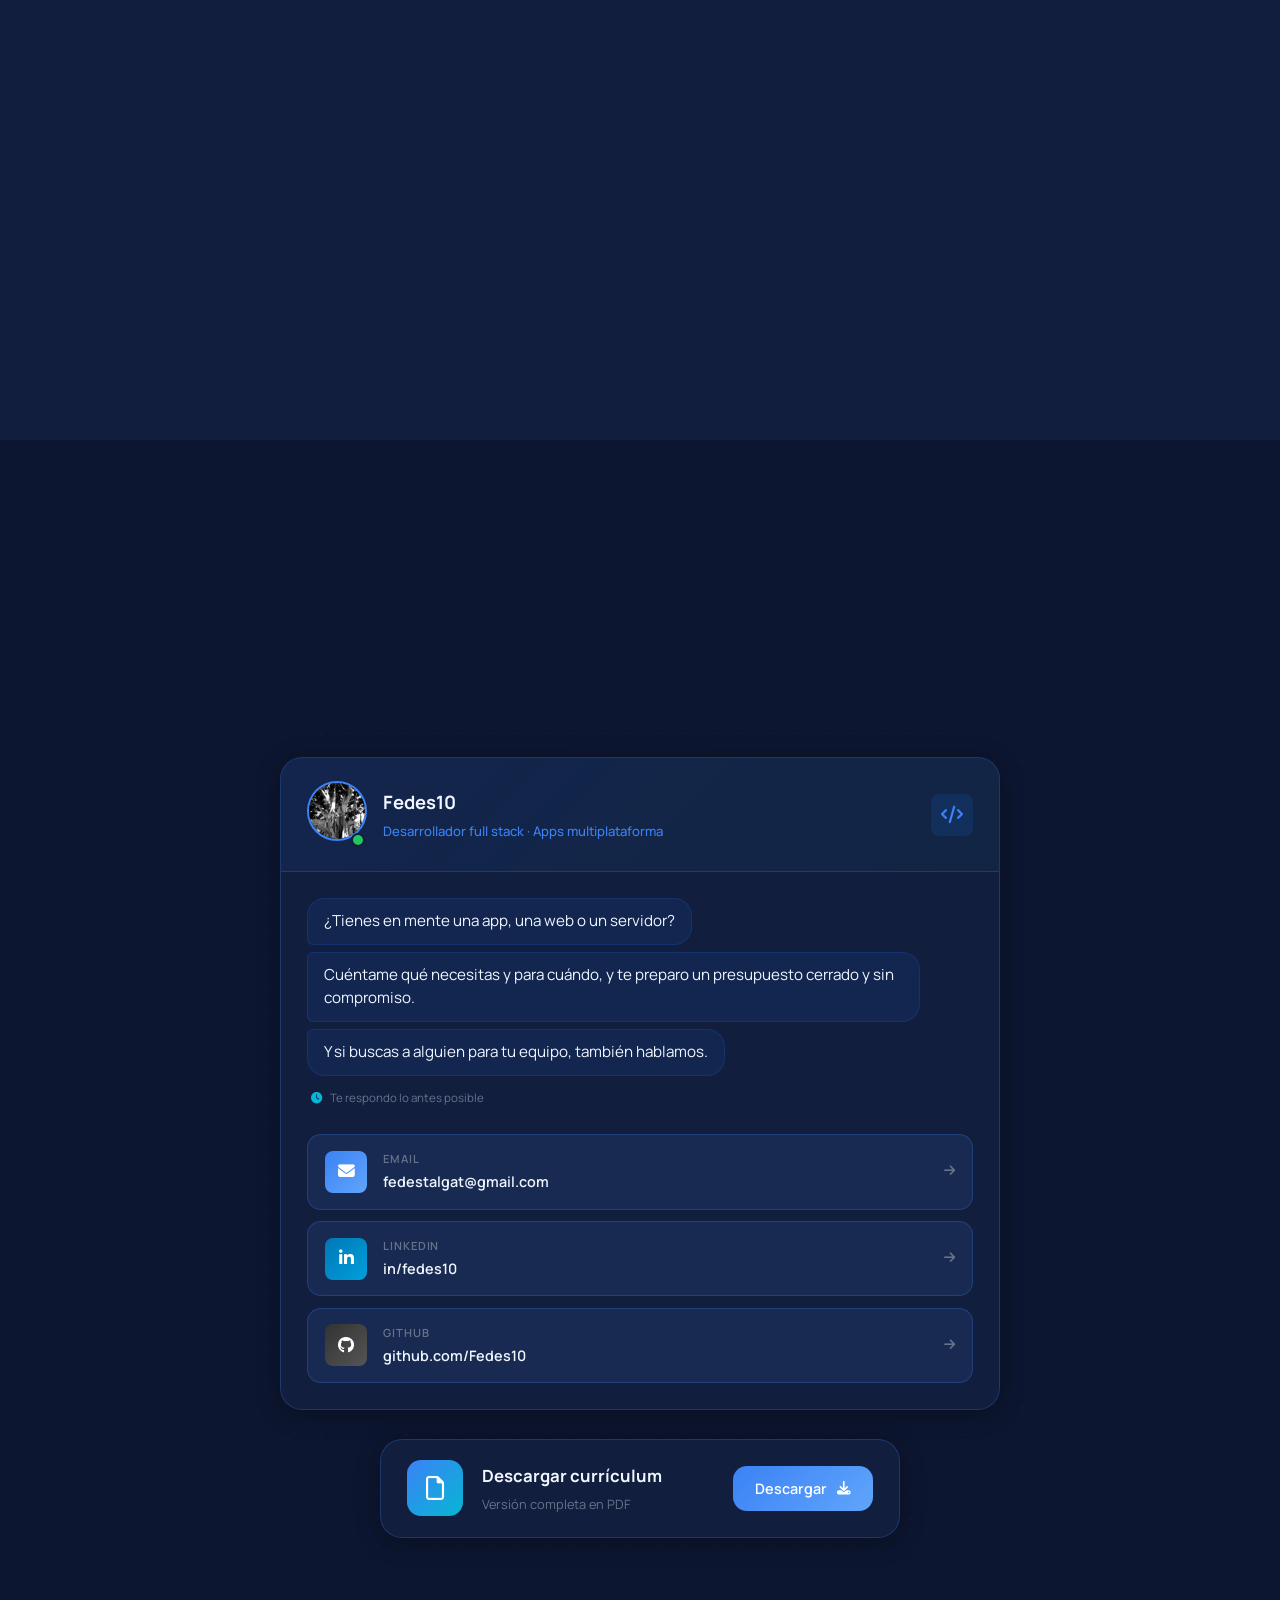
==== commit b72de15e: "feat(sobre-mi): director de proyectos en CleverByte y la frase en verde Sobre mí y la tarjeta de Cle" ====
--- a/index.html
+++ b/index.html
@@ -86,7 +86,7 @@
         "about": {
           "@id": "https://fedes10.com/#fede"
         },
-        "dateModified": "2026-10-27T00:00:00+00:00"
+        "dateModified": "2026-11-09T00:00:00+00:00"
       },
       {
         "@type": "Person",
@@ -103,7 +103,7 @@
         "url": "https://fedes10.com/",
         "image": "https://fedes10.com/Imagenes/fedes10-portada.webp",
         "jobTitle": "Desarrollador full stack y de aplicaciones multiplataforma",
-        "description": "Federico Lora (Fedes10) es desarrollador full stack en CleverByte Consulting, en Córdoba (España), y desarrollador de aplicaciones multiplataforma con Flutter. Hace apps, webs y servidores seguros para negocios, asociaciones y particulares.",
+        "description": "Federico Lora (Fedes10) es desarrollador full stack y director de proyectos en CleverByte Consulting, en Córdoba (España), y desarrollador de aplicaciones multiplataforma con Flutter. Hace apps, webs y servidores seguros para negocios, asociaciones y particulares.",
         "email": "mailto:fedestalgat@gmail.com",
         "address": {
           "@type": "PostalAddress",
@@ -363,7 +363,7 @@
   <!-- Letras propias (sin pedir nada a Google): Manrope para todo y JetBrains Mono para los detalles -->
   <link rel="preload" href="Fuentes/Manrope-Variable.woff" as="font" type="font/woff" crossorigin />
   <link rel="stylesheet" href="https://cdnjs.cloudflare.com/ajax/libs/font-awesome/6.5.0/css/all.min.css" />
-  <link rel="stylesheet" href="estilos.css?v=309104f7a4" />
+  <link rel="stylesheet" href="estilos.css?v=4fdb25c698" />
 </head>
 
 <body>
@@ -410,7 +410,7 @@
         <span class="lang-text" data-i18n="idioma-codigo">ES</span>
       </a>
       <a href="#contacto" class="btn-nav-cta"><span data-i18n="nav-btn-presupuesto">Pedir presupuesto</span></a>
-      <a href="CV-Federico-Lora.pdf?v=20261023" class="btn-cv btn-cv-secundario" id="btnCvNav" download data-i18n-attr="href:cv-pdf,title:nav-btn-cv" title="Descargar CV">
+      <a href="CV-Federico-Lora.pdf?v=20261109" class="btn-cv btn-cv-secundario" id="btnCvNav" download data-i18n-attr="href:cv-pdf,title:nav-btn-cv" title="Descargar CV">
         <i class="fa-regular fa-file" aria-hidden="true"></i><span class="btn-cv-text" data-i18n="nav-btn-cv-corto">CV</span>
       </a>
       <button class="nav-toggle" id="navToggle" type="button" data-i18n-attr="aria-label:nav-menu" aria-label="Abrir o cerrar el menú"
@@ -899,10 +899,10 @@
           </div>
         </div>
         <div class="about-text reveal-right">
-          <p class="about-lead" data-i18n-html="about-lead">Soy <strong>Federico Lora</strong> (Fedes10), Técnico Superior en Administración de Sistemas Informáticos en Red (ASIR), y trabajo como <strong>desarrollador full stack en CleverByte Consulting</strong>, en Córdoba. Por las tardes termino el <strong>Grado Superior en Desarrollo de Aplicaciones Multiplataforma (DAM)</strong>.</p>
-          <p data-i18n-html="about-p2">Me muevo entre dos mundos que se complementan. Por un lado, los <strong>sistemas</strong>, con la administración de servidores Linux y Windows, redes, hardware, ciberseguridad, bases de datos y soporte técnico. Por otro, el <strong>desarrollo</strong>, con aplicaciones multiplataforma en <strong>Flutter</strong> para Android, web y Windows, webs, y los servidores donde viven, con Docker, PostgreSQL y Cloudflare.</p>
+          <p class="about-lead" data-i18n-html="about-lead">Soy <strong>Federico Lora</strong> (Fedes10), Técnico Superior en Administración de Sistemas Informáticos en Red (ASIR), y trabajo como <strong>desarrollador full stack y director de proyectos en CleverByte Consulting</strong>, en Córdoba, donde llevo varios proyectos a la vez, como <strong>Cleo AI</strong>, que desarrollé entero, y <strong>Turyos</strong>, que ahora dirijo. Por las tardes termino el <strong>Grado Superior en Desarrollo de Aplicaciones Multiplataforma (DAM)</strong>.</p>
+          <p data-i18n-html="about-p2">Me muevo entre dos mundos que se complementan. Por un lado, los <strong>sistemas</strong>, con la administración de servidores Linux y Windows, redes, hardware, ciberseguridad, bases de datos y soporte técnico. Por otro, el <strong>desarrollo</strong>, con aplicaciones multiplataforma en <strong>Flutter</strong> para Android, web y Windows, webs, y los servidores donde viven, con Docker, PostgreSQL y Cloudflare. Mi punto fuerte es el <strong>frontend</strong>, aunque soy full stack y me encargo de todo.</p>
           <p data-i18n-html="about-p3">En departamentos IT como los del <strong>Hospital Cruz Roja</strong> y <strong>Magtel</strong> he administrado servidores, resuelto incidencias, reparado y mantenido equipos y desplegado servicios. También he implantado y gestionado plataformas como Dolibarr en Docker, Odoo, WordPress, Bizagi, GLPI, GNU Health y Tryton, Synology, Webmin e IIS en Windows Server.</p>
-          <p data-i18n-html="about-p4">Desde febrero de 2026 he llevado a producción proyectos propios y para clientes, como la <strong>App de Guadalupe</strong> para la peregrinación de 2026 y la web de la <strong>Asociación Socio-Cultural Génesis</strong>. Ahora mismo estoy desarrollando la app del <strong>Organismo Mundial de Cursillos de Cristiandad</strong> y <strong>Faiten</strong>, mi proyecto personal más grande. El Erasmus+ en Lituania me enseñó a trabajar en entornos internacionales, y me apasionan tanto los sistemas, las redes y el hardware como crear aplicaciones. Me implico en cada proyecto, aprendo rápido y doy siempre el máximo en cada tarea.<br><br>La frase que mejor me define es <em>«La excelencia no es un acto, sino un hábito»</em>.</p>
+          <p data-i18n-html="about-p4">Desde febrero de 2026 estoy llevando a producción proyectos propios y para clientes. Ya entregué la <strong>App de Guadalupe</strong> para la peregrinación de 2026, y ahora mismo sigo con la web de la <strong>Asociación Socio-Cultural Génesis</strong>, la app del <strong>Organismo Mundial de Cursillos de Cristiandad</strong> y <strong>Faiten</strong>, mi proyecto personal más grande. El Erasmus+ en Lituania me enseñó a trabajar en entornos internacionales, y me apasionan tanto los sistemas, las redes y el hardware como crear aplicaciones. Me implico en cada proyecto, aprendo rápido y doy siempre el máximo en cada tarea.<br><br>La frase que mejor me define es <em class="frase-verde">«La excelencia no es un acto, sino un hábito»</em>.</p>
           <div class="about-stats">
             <div class="stat-item"><span class="stat-number">3</span><span class="stat-label" data-i18n="stat-titulaciones">Titulaciones</span></div>
             <div class="stat-item"><span class="stat-number">4</span><span class="stat-label" data-i18n="stat-empresas">Empresas</span></div>
@@ -936,7 +936,7 @@
             <div class="tl-paralelo-cabeza">
               <span class="tl-current-badge"><i class="fas fa-star" aria-hidden="true"></i> <span data-i18n="tl-badge-current">Actual</span></span>
               <h3 class="tl-paralelo-titulo" data-i18n="tl-par-titulo">Dos trabajos a la vez</h3>
-              <p class="tl-paralelo-sub" data-i18n="tl-par-sub">Por las mañanas, desarrollador full stack en CleverByte. Por las tardes, mis propios proyectos y los de mis clientes.</p>
+              <p class="tl-paralelo-sub" data-i18n="tl-par-sub">Por las mañanas, desarrollador full stack y director de proyectos en CleverByte. Por las tardes, mis propios proyectos y los de mis clientes.</p>
             </div>
             <div class="tl-carriles">
               <div class="tl-carril">
@@ -949,15 +949,16 @@
                       <div class="tl-logo-fallback" hidden><i class="fas fa-building" aria-hidden="true"></i></div>
                     </div>
                     <div>
-                      <h3 data-i18n="tl1-role">Desarrollador full stack</h3>
+                      <h3 data-i18n="tl1-role">Desarrollador full stack y director de proyectos</h3>
                       <span class="tl-company-name" data-i18n="tl1-company">CleverByte Consulting · Córdoba</span>
                     </div>
                   </div>
                   <span class="tl-badge tl-badge-current" data-i18n="tl1-badge">Feb 2026 – actualidad</span>
                 </div>
                 <ul class="tl-tasks">
+                  <li><i class="fas fa-check-circle" aria-hidden="true"></i><span data-i18n-html="tl1-task0">Director de proyecto de <strong>Turyos</strong>, trabajando en varios proyectos a la vez</span></li>
                   <li><i class="fas fa-check-circle" aria-hidden="true"></i><span data-i18n-html="tl1-task1">Una <strong>plataforma de IA privada</strong> con modelos locales y copias diarias</span></li>
-                  <li><i class="fas fa-check-circle" aria-hidden="true"></i><span data-i18n-html="tl1-task2"><strong>Asistentes de IA</strong> conectados al ERP Dolibarr (MCP) y a WhatsApp</span></li>
+                  <li><i class="fas fa-check-circle" aria-hidden="true"></i><span data-i18n-html="tl1-task2"><strong>Asistentes de IA</strong> conectados al ERP Dolibarr (MCP) y a WhatsApp, entre ellos <strong>Cleo AI</strong>, que desarrollé entero</span></li>
                   <li><i class="fas fa-check-circle" aria-hidden="true"></i><span data-i18n-html="tl1-task3">Implantación del <strong>ERP Dolibarr en Docker</strong> con PostgreSQL y administración de la base de datos en producción</span></li>
                   <li><i class="fas fa-check-circle" aria-hidden="true"></i><span data-i18n-html="tl1-task4">Formularios de registro y prueba gratuita de <strong>CleverFactu</strong> y migraciones de servidores <strong>WordPress</strong></span></li>
                 </ul>
@@ -1547,7 +1548,7 @@
     <i class="fas fa-chevron-up" aria-hidden="true"></i>
   </button>
 
-  <script src="script.js?v=b71d0f12d2"></script>
+  <script src="script.js?v=2ea1f416e6"></script>
 
 </body>
 
--- a/estilos.css
+++ b/estilos.css
@@ -64,6 +64,7 @@
   --tl-year-color: #1d63d4;
   --hero-text: rgba(0, 0, 0, 0.411);
   --nav-hover-bg: rgba(29, 99, 212, 0.15);
+  --verde-frase: #117a56;
 }
 
 /* ===== TEMA OSCURO (Aclarado ligeramente) ===== */
@@ -97,6 +98,7 @@
   --tl-year-color: #93c5fd;
   --hero-text: linear-gradient(90deg, var(--blue-soft), var(--cyan-accent));
   --nav-hover-bg: rgba(59, 130, 246, 0.25);
+  --verde-frase: #6fd8ad;
 }
 
 /* ===== RESET ===== */
@@ -1003,6 +1005,11 @@
 .about-text strong {
   color: var(--blue-accent);
   font-weight: 700
+}
+
+/* La frase que le define: un verde suave, sin negrita para que no grite */
+.frase-verde {
+  color: var(--verde-frase)
 }
 
 .about-stats {
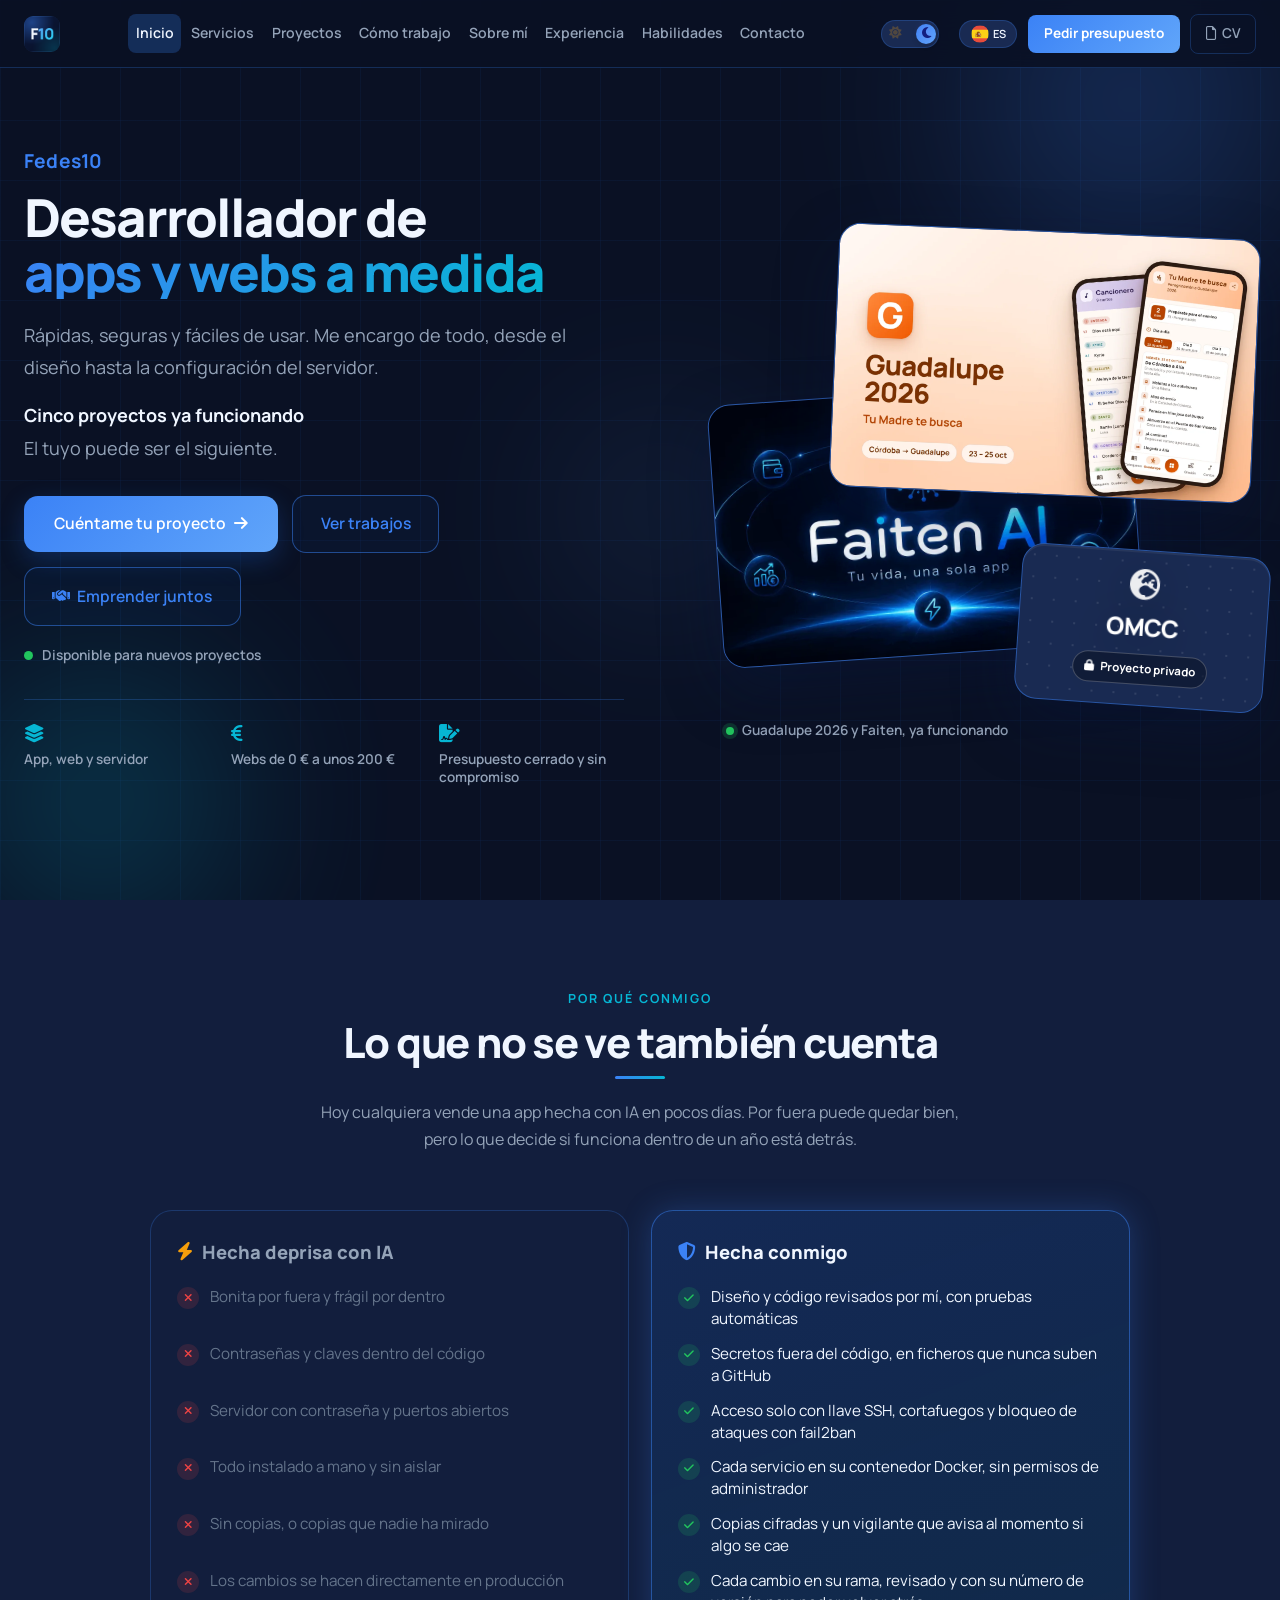
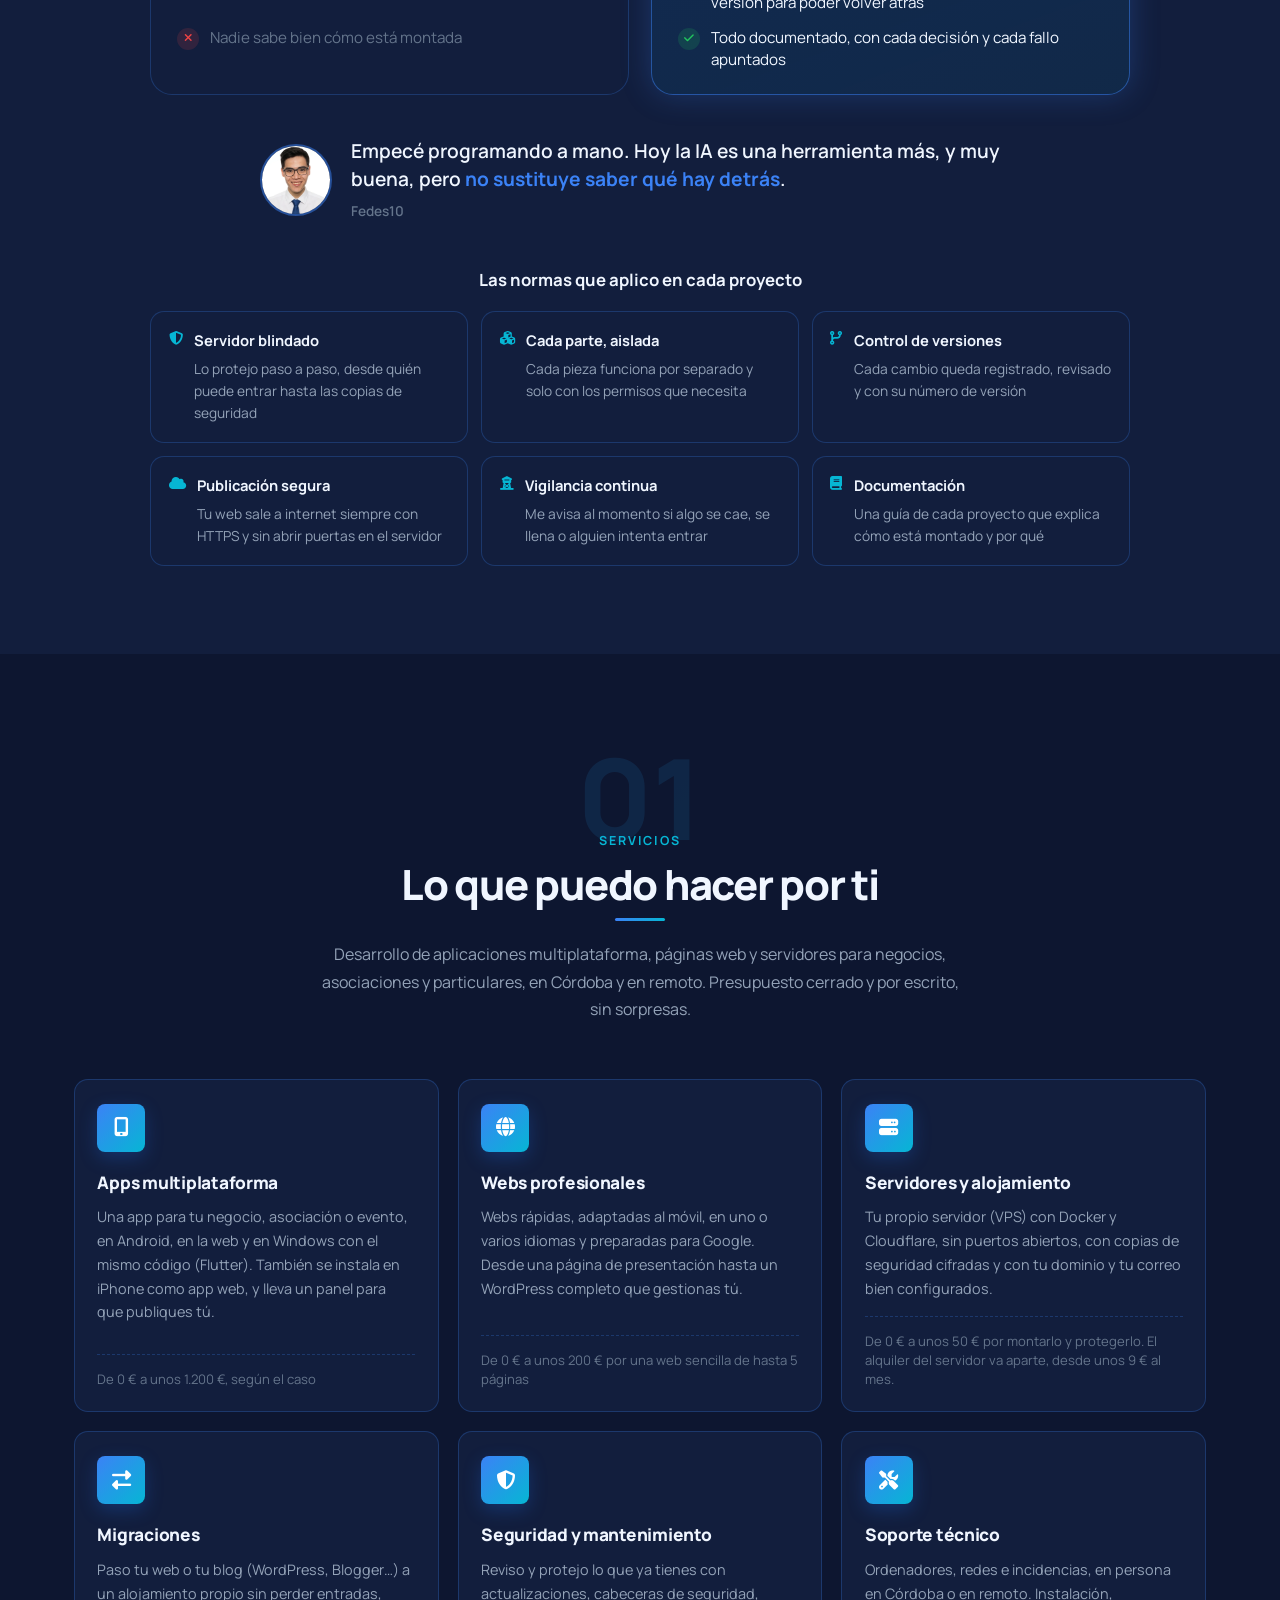
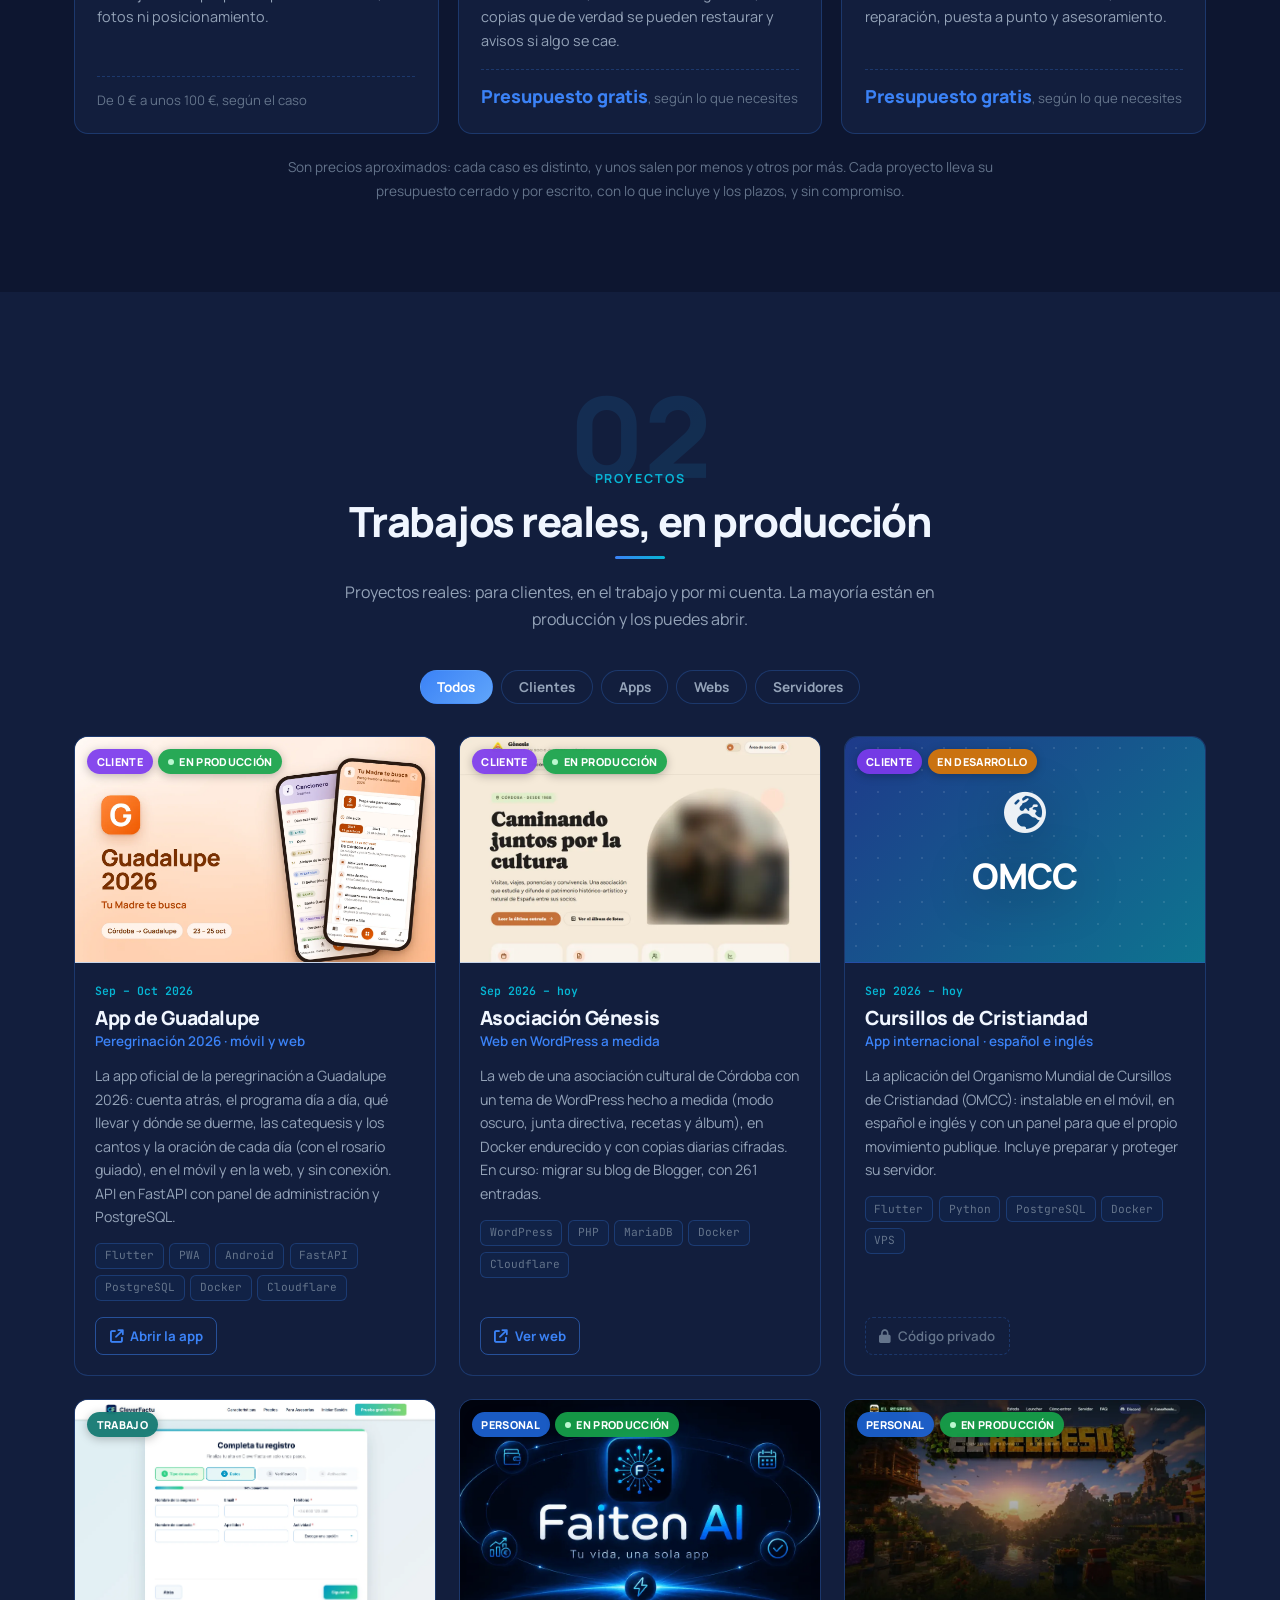
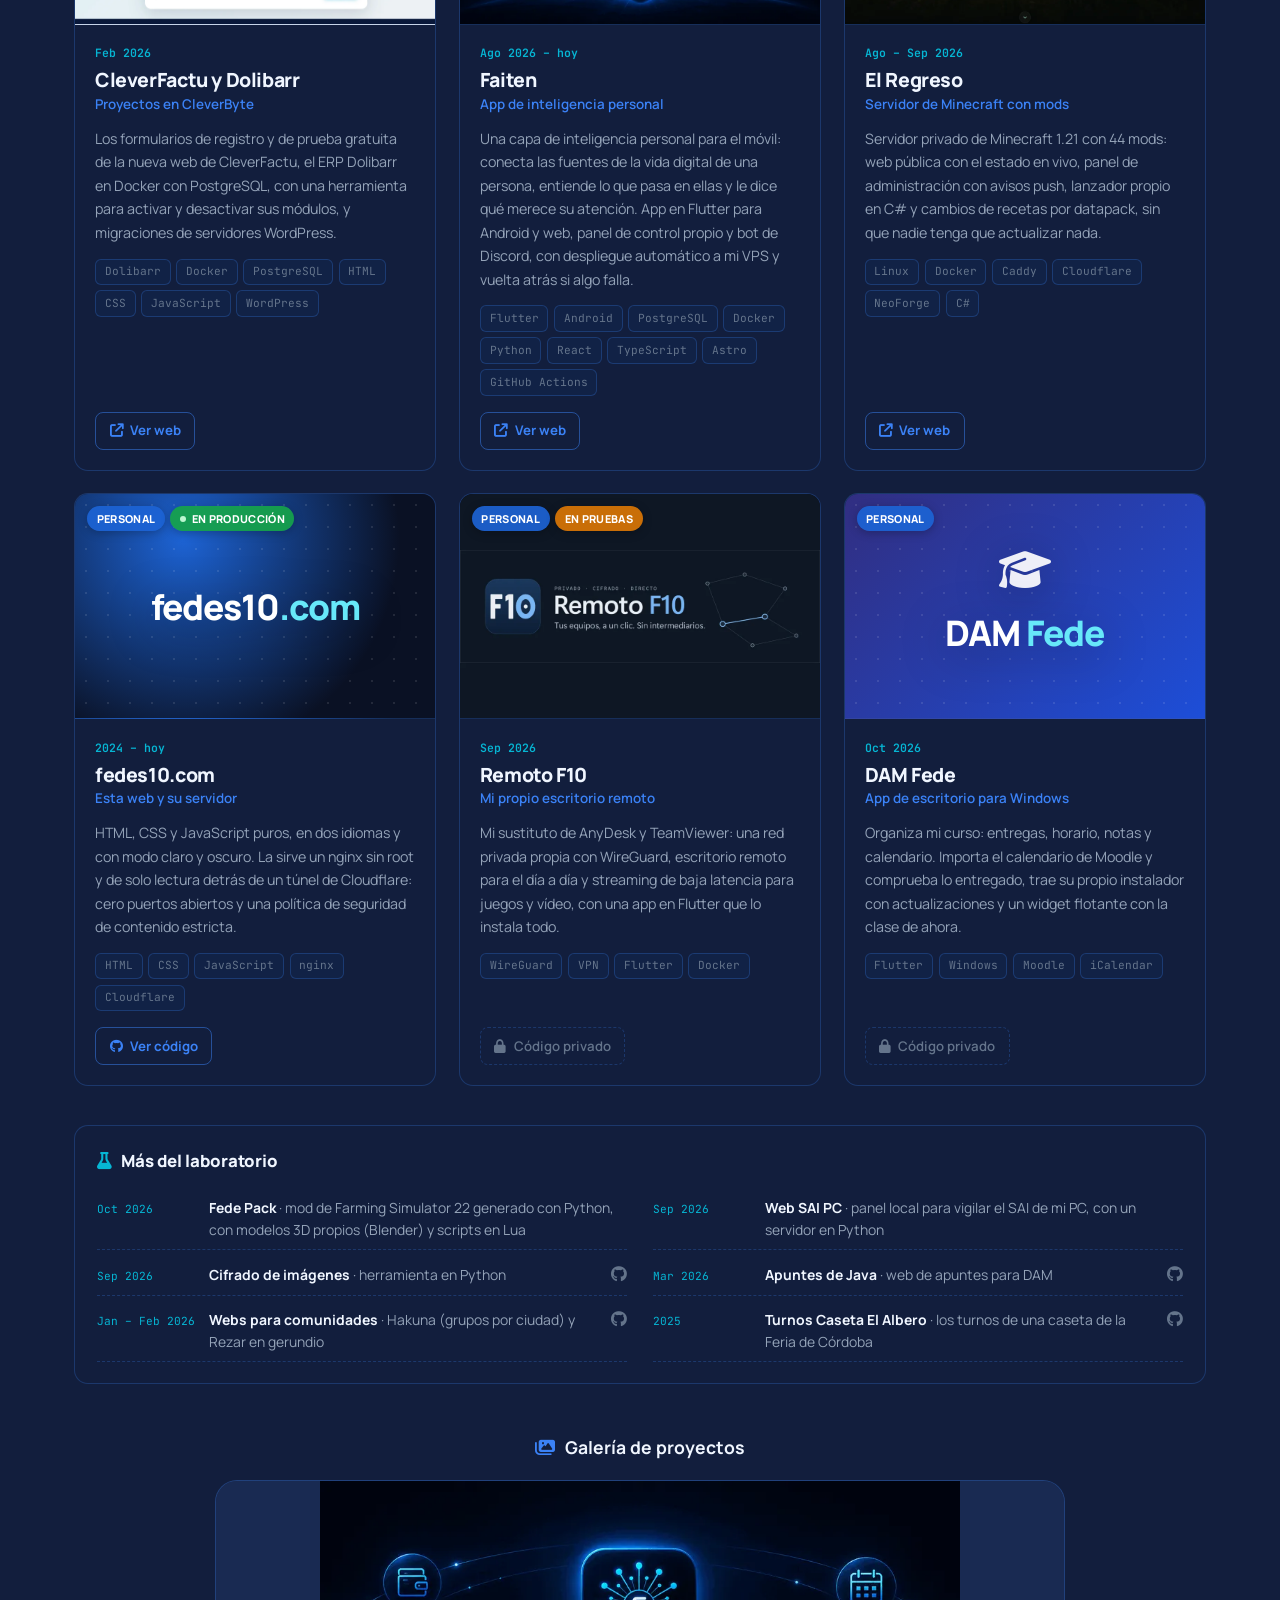
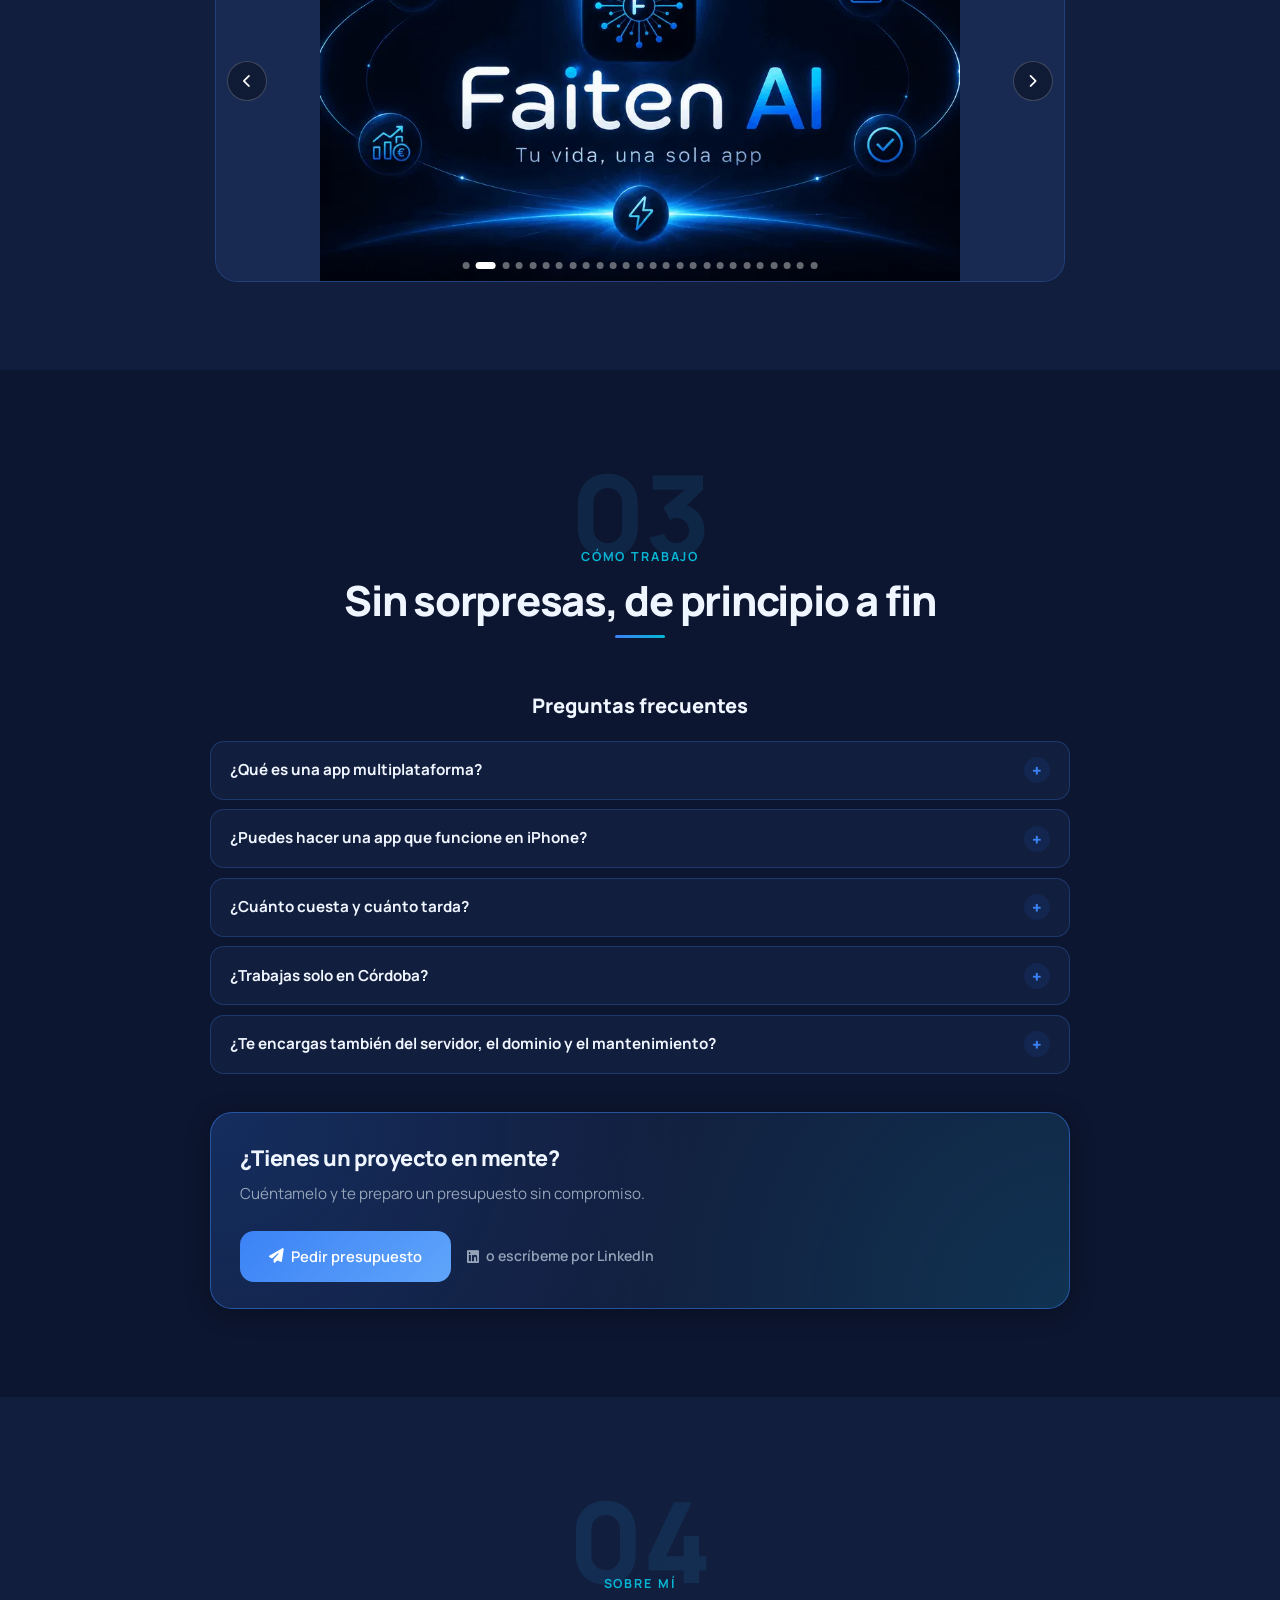
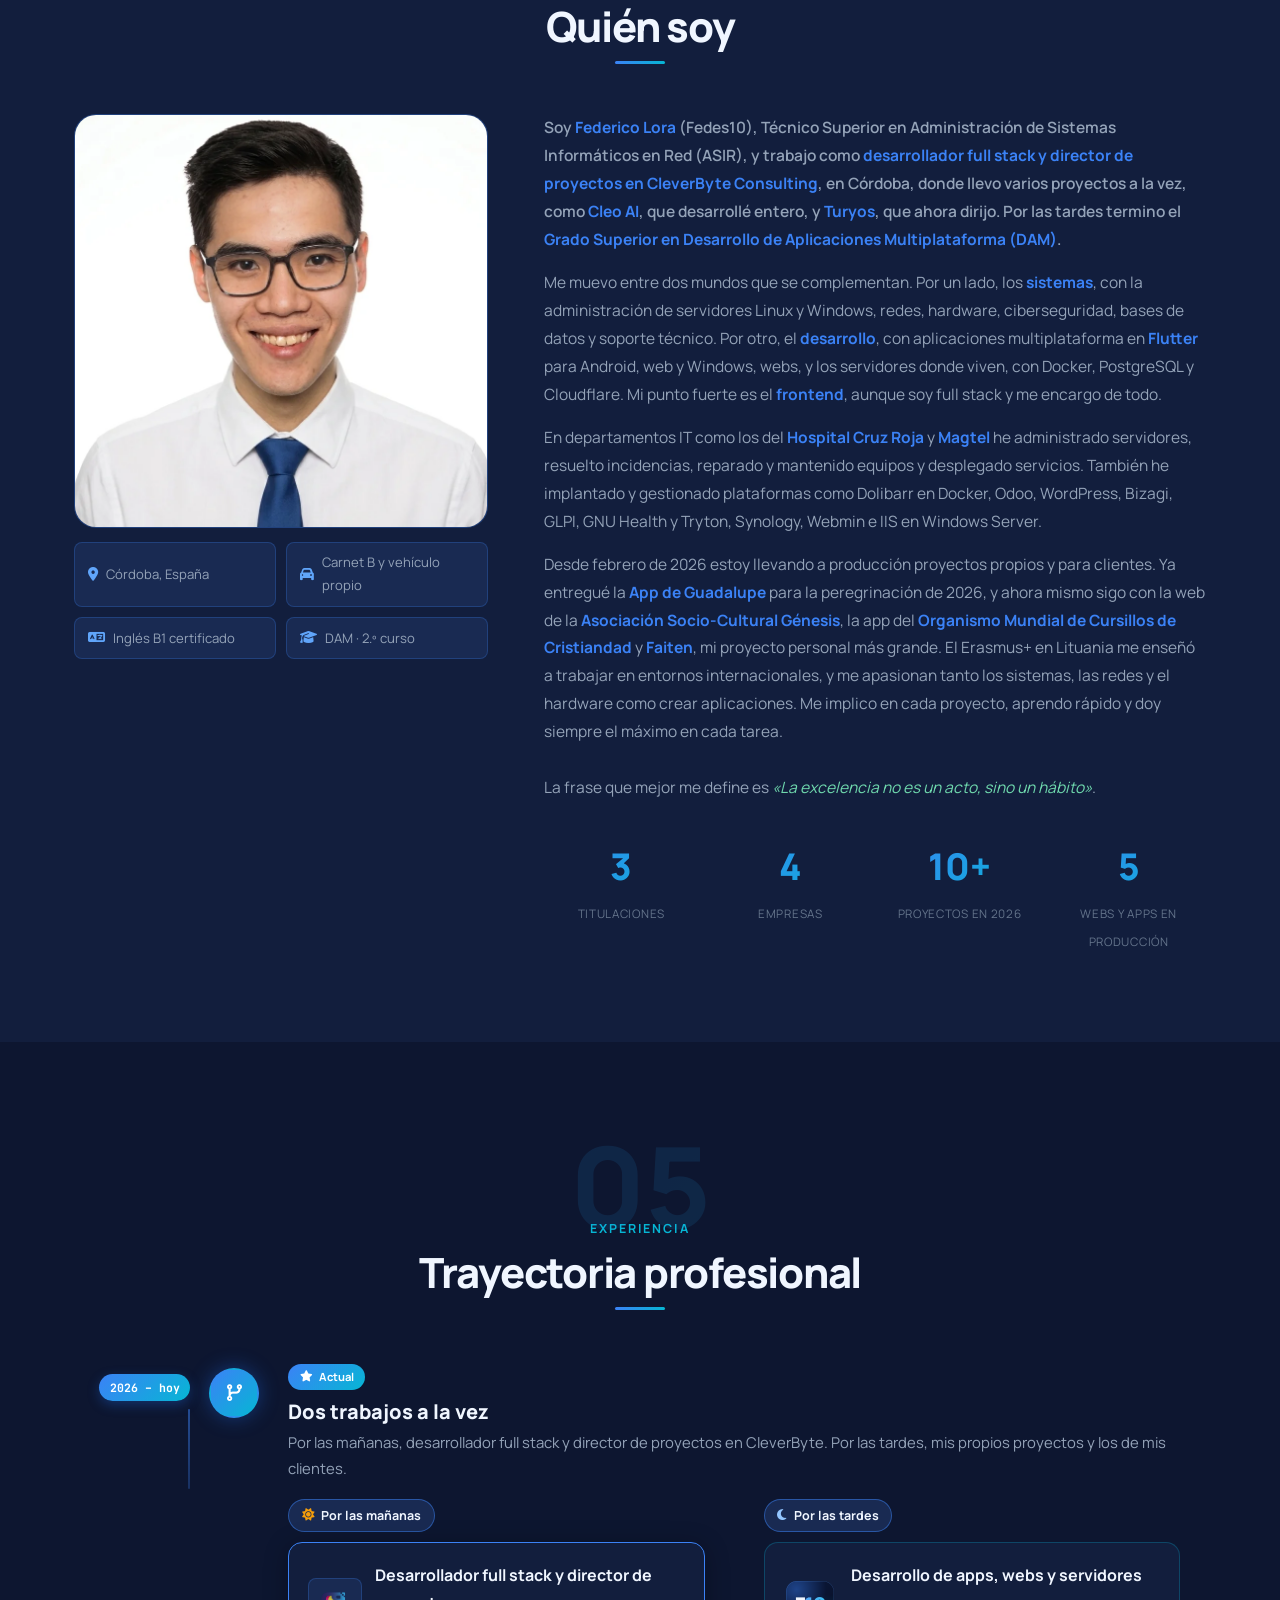
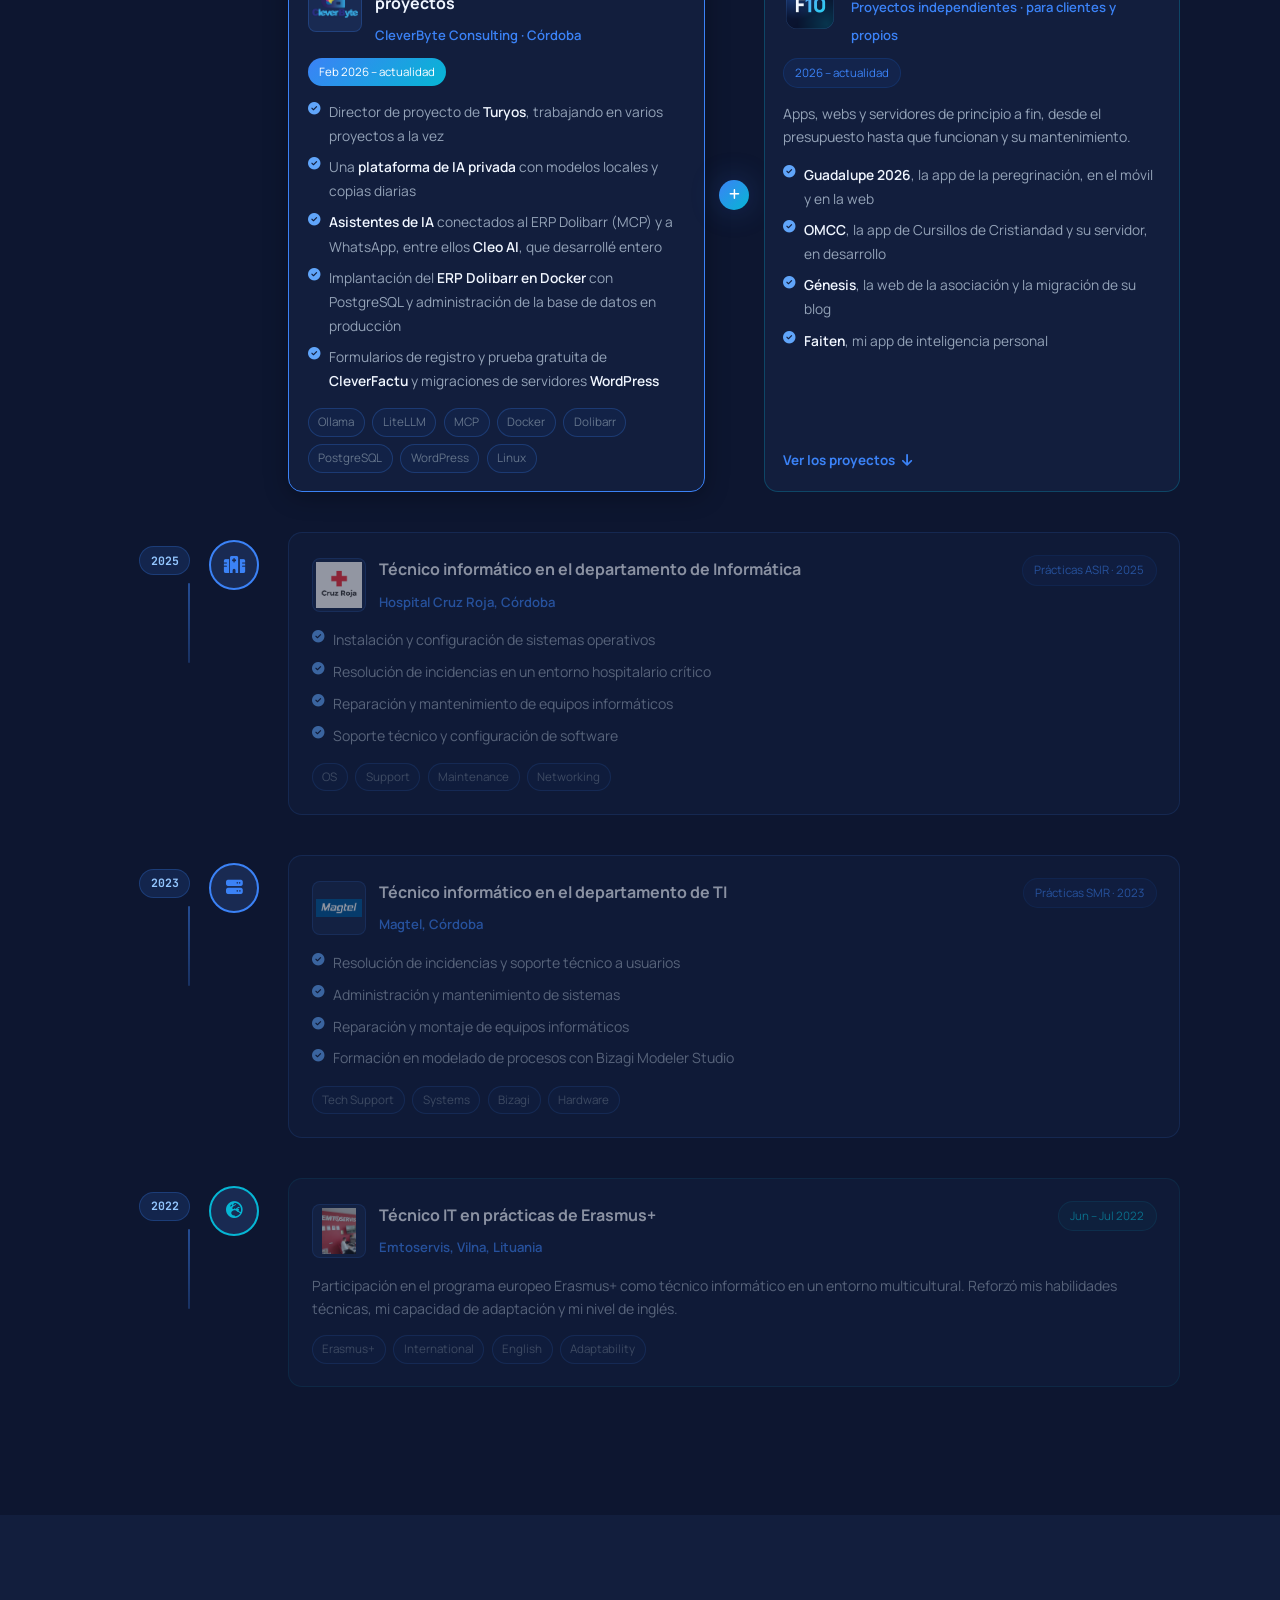
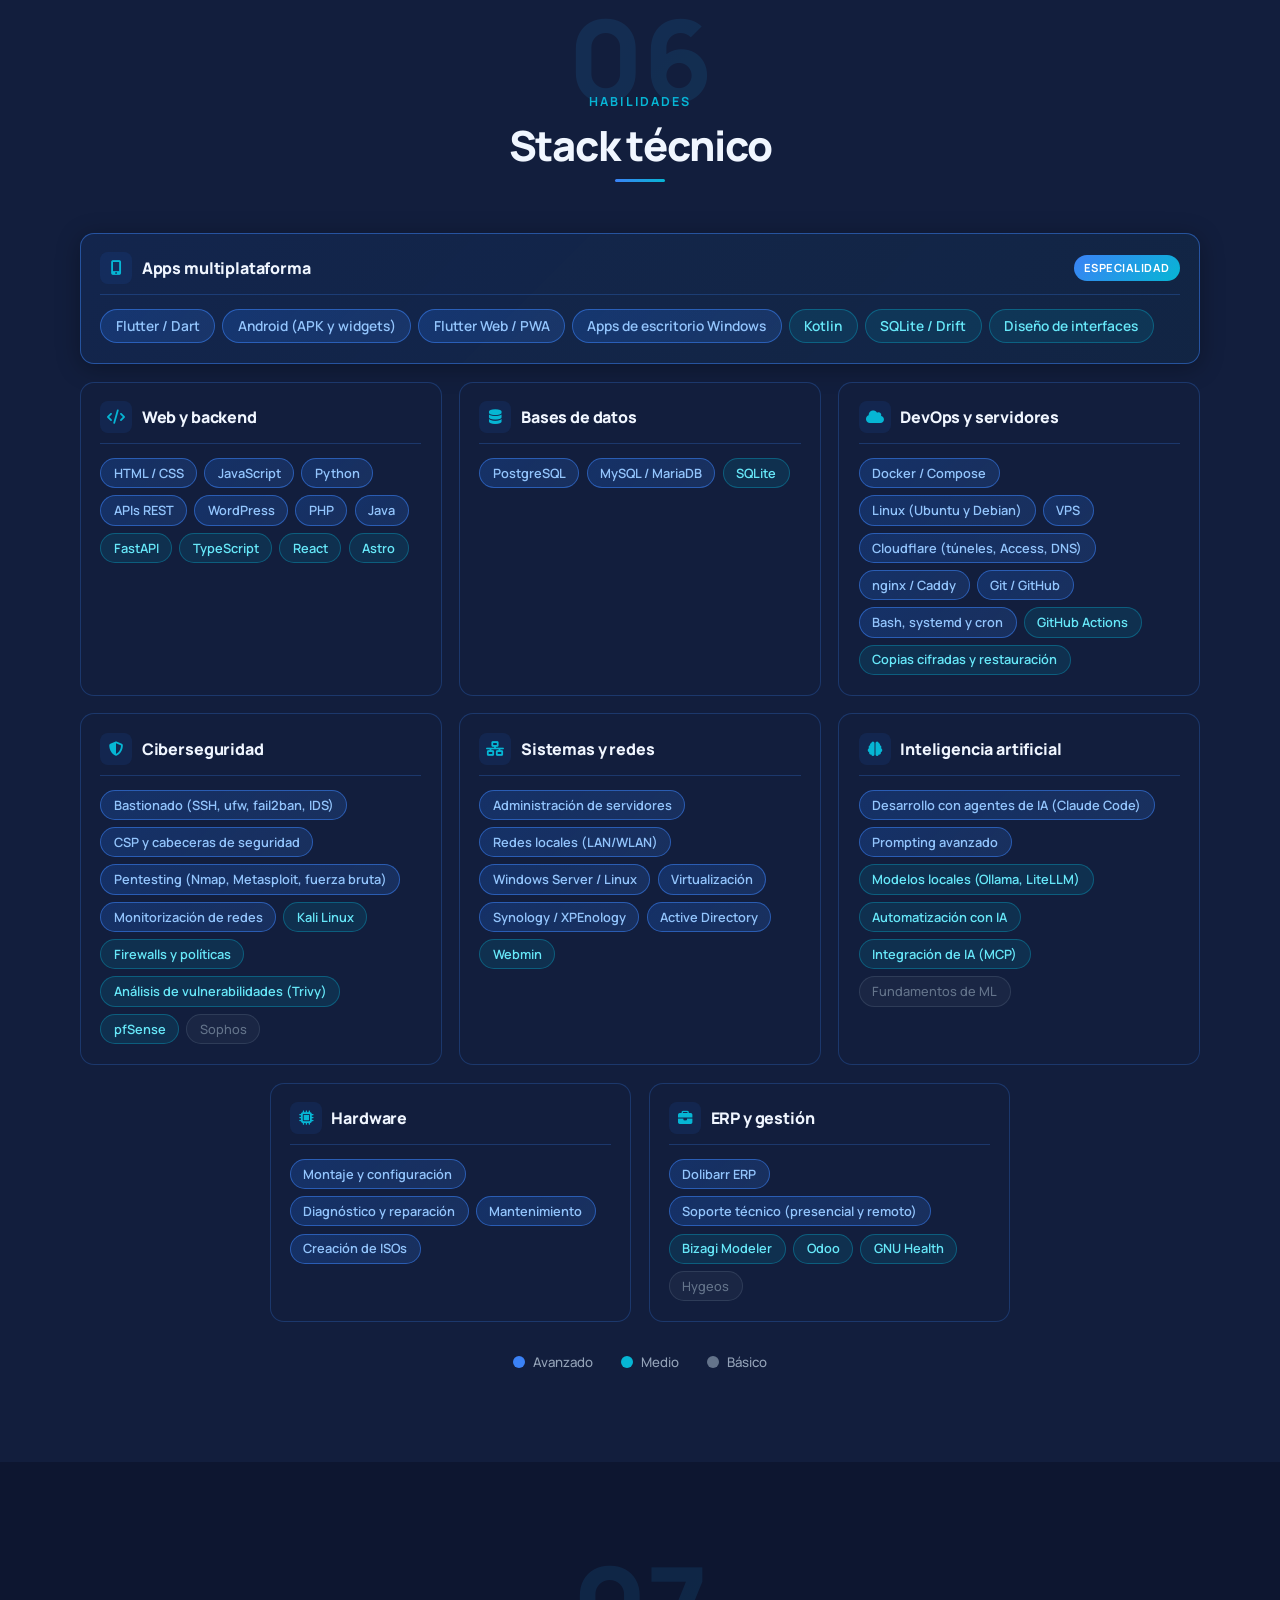
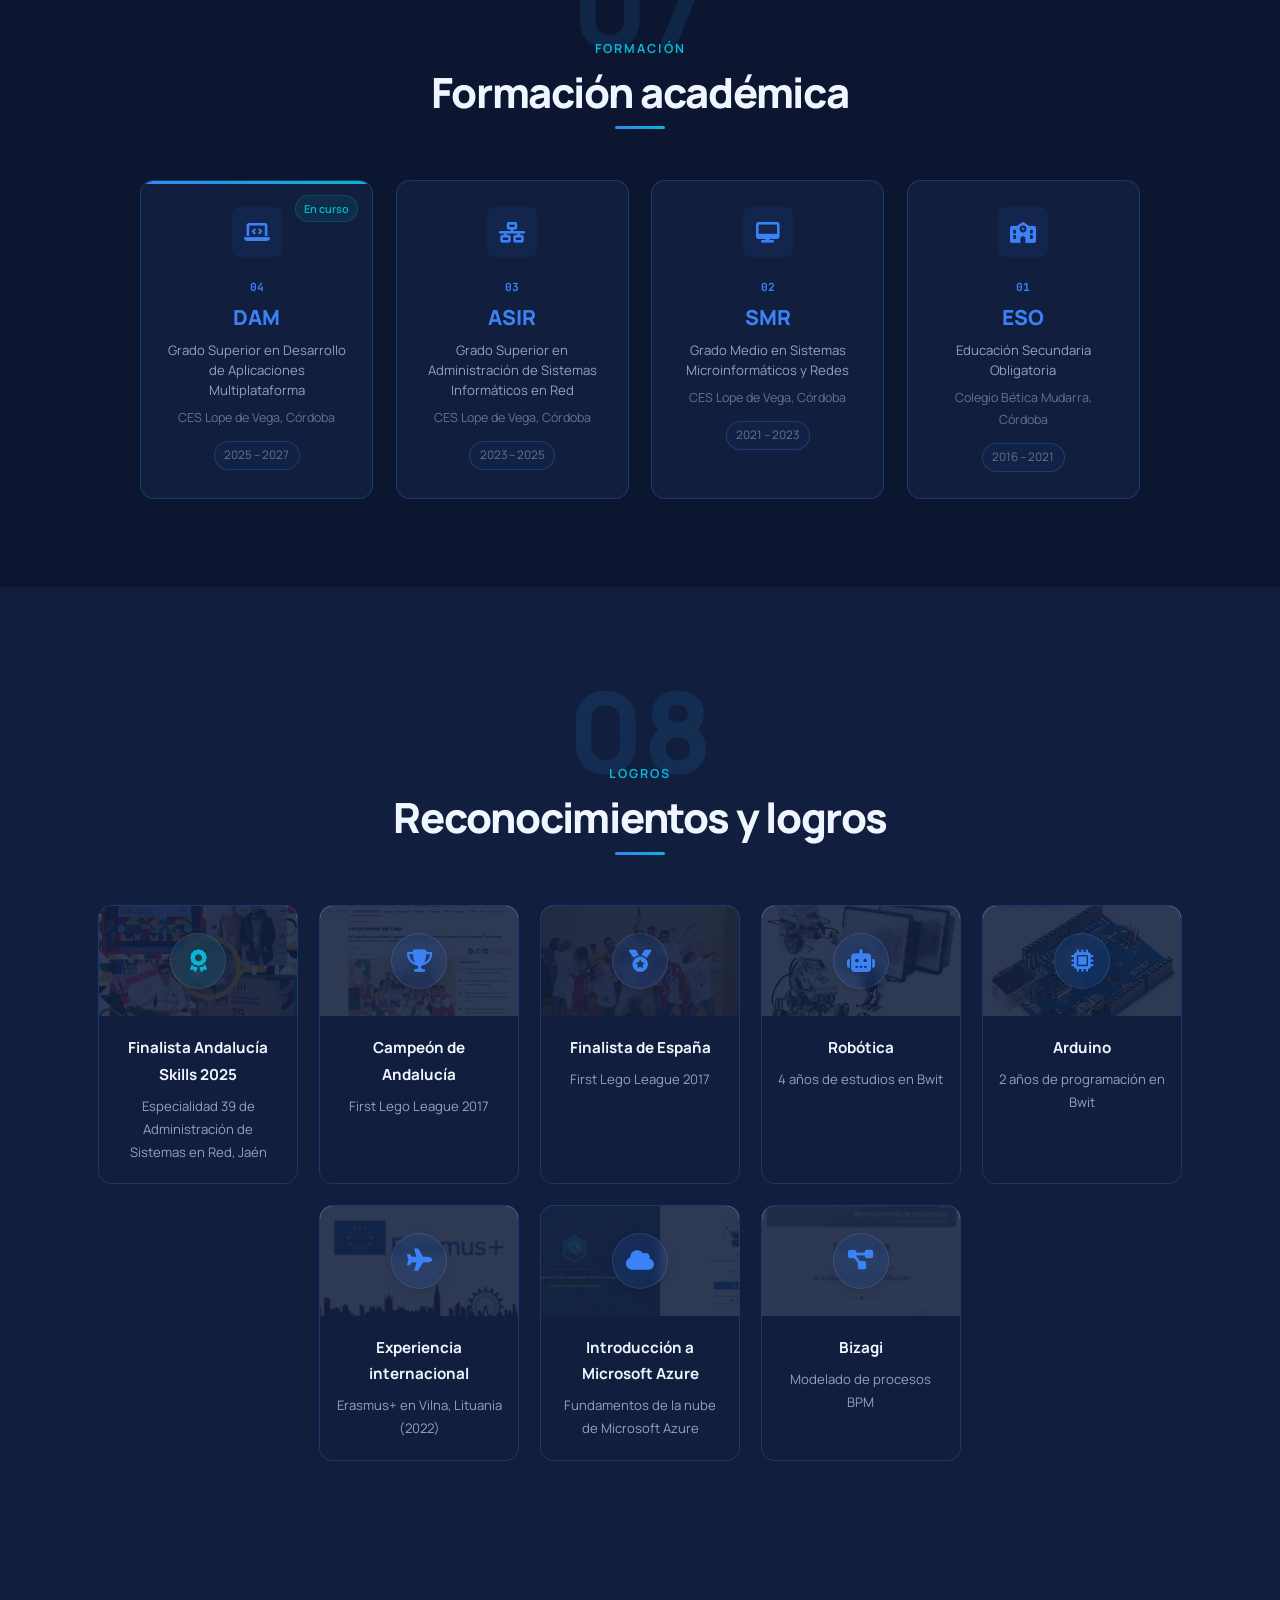
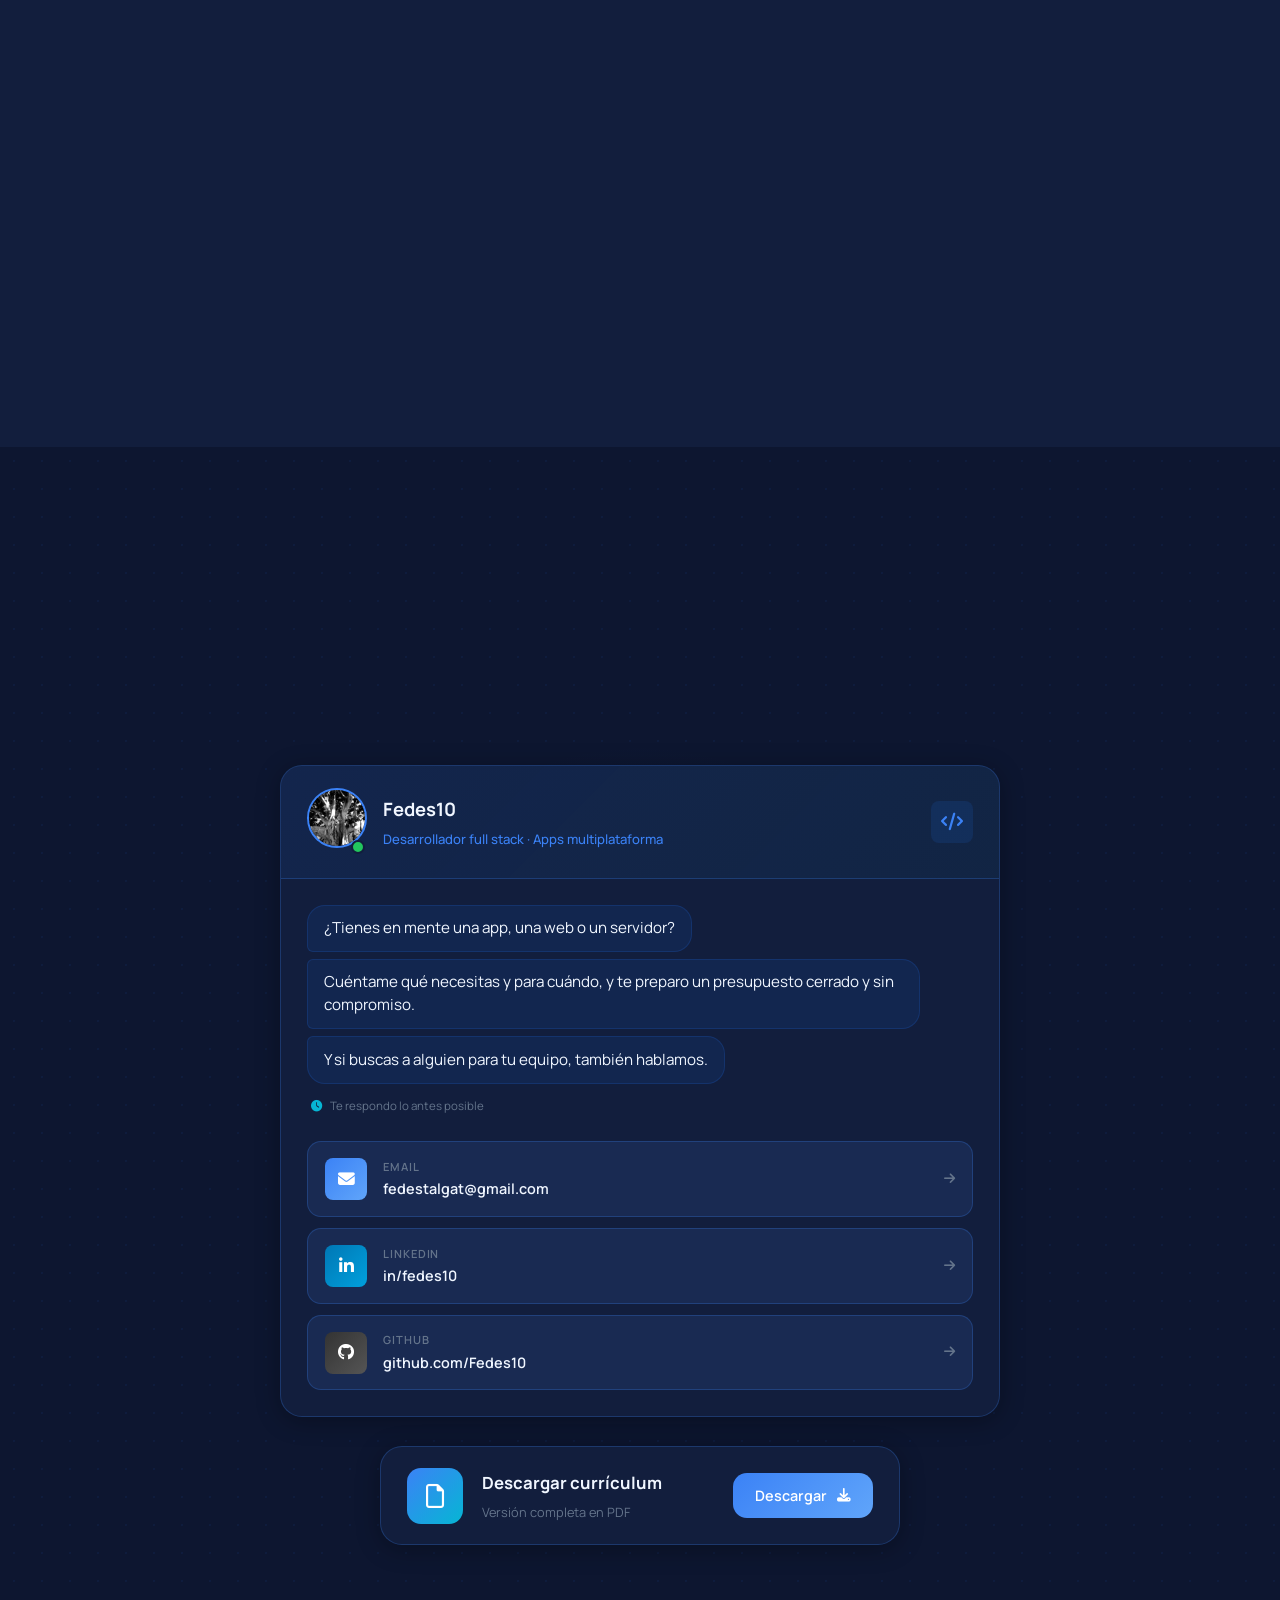
==== commit d8b1021d: "feat(movil,servicios): el CV en la barra del movil y los precios como aproximaciones - En el movil (" ====
--- a/index.html
+++ b/index.html
@@ -335,7 +335,7 @@
             "name": "¿Cuánto cuesta y cuánto tarda?",
             "acceptedAnswer": {
               "@type": "Answer",
-              "text": "Depende de lo que necesites. Una web sencilla sale desde 150 €, montar tu servidor desde 50 € y una app desde 1.200 €. Te hago un presupuesto cerrado y por escrito, con los plazos. La primera conversación es gratis."
+              "text": "Depende de cada caso. Para que te hagas una idea, una web sencilla va de 0 € a unos 200 €, montar tu servidor de 0 € a unos 50 € y una app de 0 € a unos 1.200 €; unos proyectos salen por menos y otros por más. Te hago un presupuesto cerrado y por escrito, con los plazos. La primera conversación es gratis."
             }
           },
           {
@@ -363,7 +363,7 @@
   <!-- Letras propias (sin pedir nada a Google): Manrope para todo y JetBrains Mono para los detalles -->
   <link rel="preload" href="Fuentes/Manrope-Variable.woff" as="font" type="font/woff" crossorigin />
   <link rel="stylesheet" href="https://cdnjs.cloudflare.com/ajax/libs/font-awesome/6.5.0/css/all.min.css" />
-  <link rel="stylesheet" href="estilos.css?v=4fdb25c698" />
+  <link rel="stylesheet" href="estilos.css?v=54880c7207" />
 </head>
 
 <body>
@@ -411,7 +411,7 @@
       </a>
       <a href="#contacto" class="btn-nav-cta"><span data-i18n="nav-btn-presupuesto">Pedir presupuesto</span></a>
       <a href="CV-Federico-Lora.pdf?v=20261109" class="btn-cv btn-cv-secundario" id="btnCvNav" download data-i18n-attr="href:cv-pdf,title:nav-btn-cv" title="Descargar CV">
-        <i class="fa-regular fa-file" aria-hidden="true"></i><span class="btn-cv-text" data-i18n="nav-btn-cv-corto">CV</span>
+        <i class="fa-regular fa-file" aria-hidden="true"></i><span class="btn-cv-text" data-i18n="nav-btn-cv-corto">CV</span><span class="btn-cv-largo" data-i18n="nav-btn-cv">Descargar CV</span>
       </a>
       <button class="nav-toggle" id="navToggle" type="button" data-i18n-attr="aria-label:nav-menu" aria-label="Abrir o cerrar el menú"
         aria-expanded="false" aria-controls="navLinks">
@@ -445,7 +445,7 @@
         <p class="hero-disponible reveal-up delay-3"><span class="disponible-punto"></span><span data-i18n="hero-badge">Disponible para nuevos proyectos</span></p>
         <ul class="hero-pruebas reveal-up delay-4">
           <li><i class="fas fa-layer-group" aria-hidden="true"></i><span data-i18n="hero-prueba1">App, web y servidor</span></li>
-          <li><i class="fas fa-euro-sign" aria-hidden="true"></i><span data-i18n="hero-prueba2">Webs desde 150 €</span></li>
+          <li><i class="fas fa-euro-sign" aria-hidden="true"></i><span data-i18n="hero-prueba2">Webs de 0 € a unos 200 €</span></li>
           <li><i class="fas fa-file-signature" aria-hidden="true"></i><span data-i18n="hero-prueba3">Presupuesto cerrado y sin compromiso</span></li>
         </ul>
       </div>
@@ -545,25 +545,25 @@
           <div class="serv-icono"><i class="fas fa-mobile-screen-button" aria-hidden="true"></i></div>
           <h3 data-i18n="serv1-t">Apps multiplataforma</h3>
           <p data-i18n="serv1-d">Una app para tu negocio, asociación o evento, en Android, en la web y en Windows con el mismo código (Flutter). También se instala en iPhone como app web, y lleva un panel para que publiques tú.</p>
-          <p class="serv-precio" data-i18n-html="serv1-precio">Desde <strong>1.200 €</strong></p>
+          <p class="serv-precio" data-i18n-html="serv1-precio">De 0 € a unos 1.200 €, según el caso</p>
         </article>
         <article class="serv-card reveal-up delay-1">
           <div class="serv-icono"><i class="fas fa-globe" aria-hidden="true"></i></div>
           <h3 data-i18n="serv2-t">Webs profesionales</h3>
           <p data-i18n="serv2-d">Webs rápidas, adaptadas al móvil, en uno o varios idiomas y preparadas para Google. Desde una página de presentación hasta un WordPress completo que gestionas tú.</p>
-          <p class="serv-precio" data-i18n-html="serv2-precio">Desde <strong>150 €</strong> por una web sencilla de hasta 5 páginas</p>
+          <p class="serv-precio" data-i18n-html="serv2-precio">De 0 € a unos 200 € por una web sencilla de hasta 5 páginas</p>
         </article>
         <article class="serv-card reveal-up delay-2">
           <div class="serv-icono"><i class="fas fa-server" aria-hidden="true"></i></div>
           <h3 data-i18n="serv3-t">Servidores y alojamiento</h3>
           <p data-i18n="serv3-d">Tu propio servidor (VPS) con Docker y Cloudflare, sin puertos abiertos, con copias de seguridad cifradas y con tu dominio y tu correo bien configurados.</p>
-          <p class="serv-precio" data-i18n-html="serv3-precio">Desde <strong>50 €</strong> por montarlo y protegerlo. El alquiler del servidor va aparte, desde unos 9 € al mes.</p>
+          <p class="serv-precio" data-i18n-html="serv3-precio">De 0 € a unos 50 € por montarlo y protegerlo. El alquiler del servidor va aparte, desde unos 9 € al mes.</p>
         </article>
         <article class="serv-card reveal-up">
           <div class="serv-icono"><i class="fas fa-right-left" aria-hidden="true"></i></div>
           <h3 data-i18n="serv4-t">Migraciones</h3>
           <p data-i18n="serv4-d">Paso tu web o tu blog (WordPress, Blogger…) a un alojamiento propio sin perder entradas, fotos ni posicionamiento.</p>
-          <p class="serv-precio" data-i18n-html="serv4-precio">Desde <strong>100 €</strong></p>
+          <p class="serv-precio" data-i18n-html="serv4-precio">De 0 € a unos 100 €, según el caso</p>
         </article>
         <article class="serv-card reveal-up delay-1">
           <div class="serv-icono"><i class="fas fa-shield-halved" aria-hidden="true"></i></div>
@@ -578,7 +578,7 @@
           <p class="serv-precio" data-i18n-html="serv6-precio"><strong>Presupuesto gratis</strong>, según lo que necesites</p>
         </article>
       </div>
-      <p class="serv-nota reveal-up" data-i18n="serv-nota">Precios orientativos. Cada proyecto lleva su presupuesto cerrado y por escrito, con lo que incluye y los plazos, y sin compromiso.</p>
+      <p class="serv-nota reveal-up" data-i18n="serv-nota">Son precios aproximados: cada caso es distinto, y unos salen por menos y otros por más. Cada proyecto lleva su presupuesto cerrado y por escrito, con lo que incluye y los plazos, y sin compromiso.</p>
 
     </div>
   </section>
@@ -847,7 +847,7 @@
         </details>
         <details class="faq-item">
           <summary data-i18n="faq3-p">¿Cuánto cuesta y cuánto tarda?</summary>
-          <p data-i18n="faq3-r">Depende de lo que necesites. Una web sencilla sale desde 150 €, montar tu servidor desde 50 € y una app desde 1.200 €. Te hago un presupuesto cerrado y por escrito, con los plazos. La primera conversación es gratis.</p>
+          <p data-i18n="faq3-r">Depende de cada caso. Para que te hagas una idea, una web sencilla va de 0 € a unos 200 €, montar tu servidor de 0 € a unos 50 € y una app de 0 € a unos 1.200 €; unos proyectos salen por menos y otros por más. Te hago un presupuesto cerrado y por escrito, con los plazos. La primera conversación es gratis.</p>
         </details>
         <details class="faq-item">
           <summary data-i18n="faq4-p">¿Trabajas solo en Córdoba?</summary>
--- a/estilos.css
+++ b/estilos.css
@@ -4187,10 +4187,37 @@
   }
 }
 
-/* Con el botón de presupuesto, el del CV sobra en la barra del móvil: sigue en «Contacto» */
+/* En el móvil manda el CV, no el presupuesto (Fede, 16/11/2026): en la barra solo cabe un botón, y quien entra desde
+   el móvil viene más a ver quién es que a pedir precio. «Pedir presupuesto» sigue en el menú (Contacto), en la
+   portada y al final de Servicios. En el escritorio no cambia nada: presupuesto delante y CV detrás. */
+.btn-cv-largo {
+  display: none
+}
+
 @media (max-width: 760px) {
+  .btn-nav-cta {
+    display: none
+  }
+
   .btn-cv.btn-cv-secundario {
-    display: none
+    background: linear-gradient(135deg, var(--blue-accent), var(--blue-light));
+    color: #fff;
+    border: 0;
+    font-weight: 700
+  }
+
+  .btn-cv.btn-cv-secundario:hover {
+    color: #fff;
+    box-shadow: 0 5px 16px rgba(29, 99, 212, 0.35)
+  }
+
+  /* «Descargar CV» entero, no solo «CV» (la regla vieja de 600 px enseñaba el corto con !important) */
+  .btn-cv.btn-cv-secundario .btn-cv-text {
+    display: none !important
+  }
+
+  .btn-cv-largo {
+    display: inline
   }
 }
 
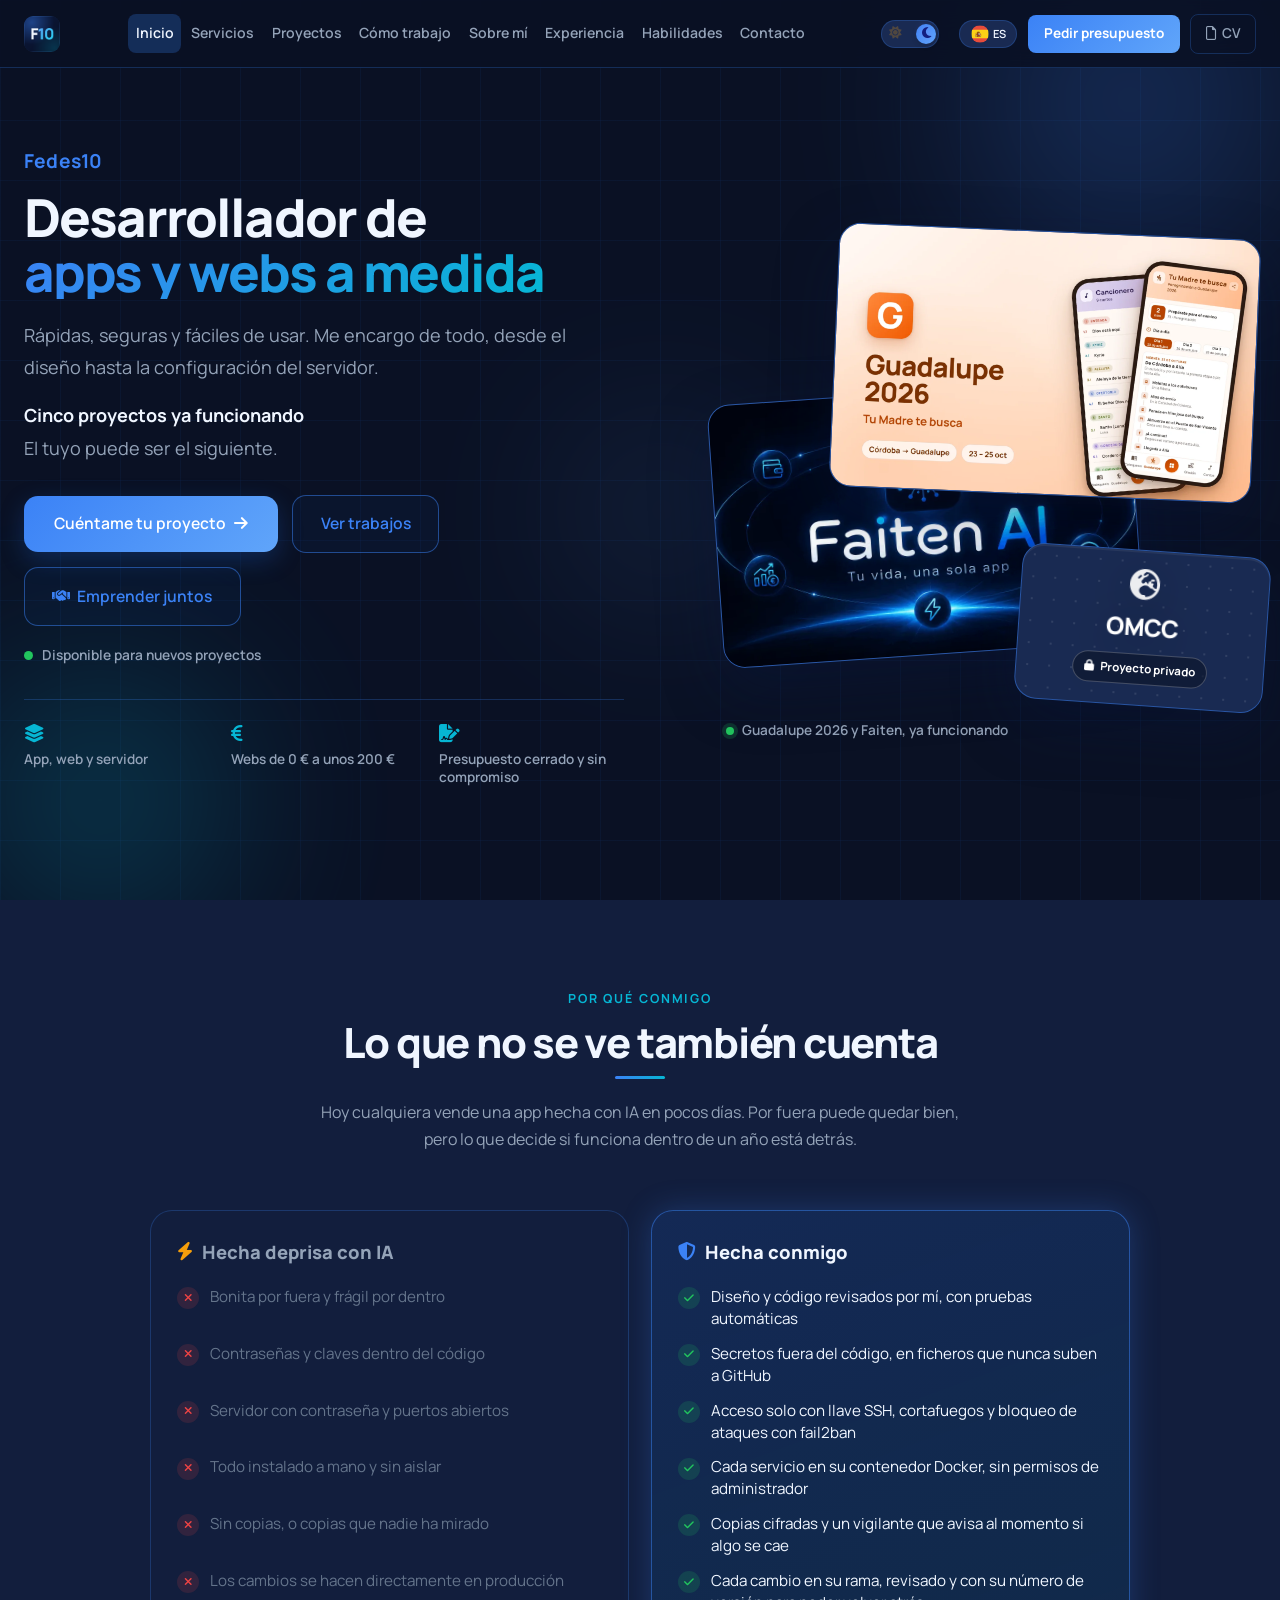
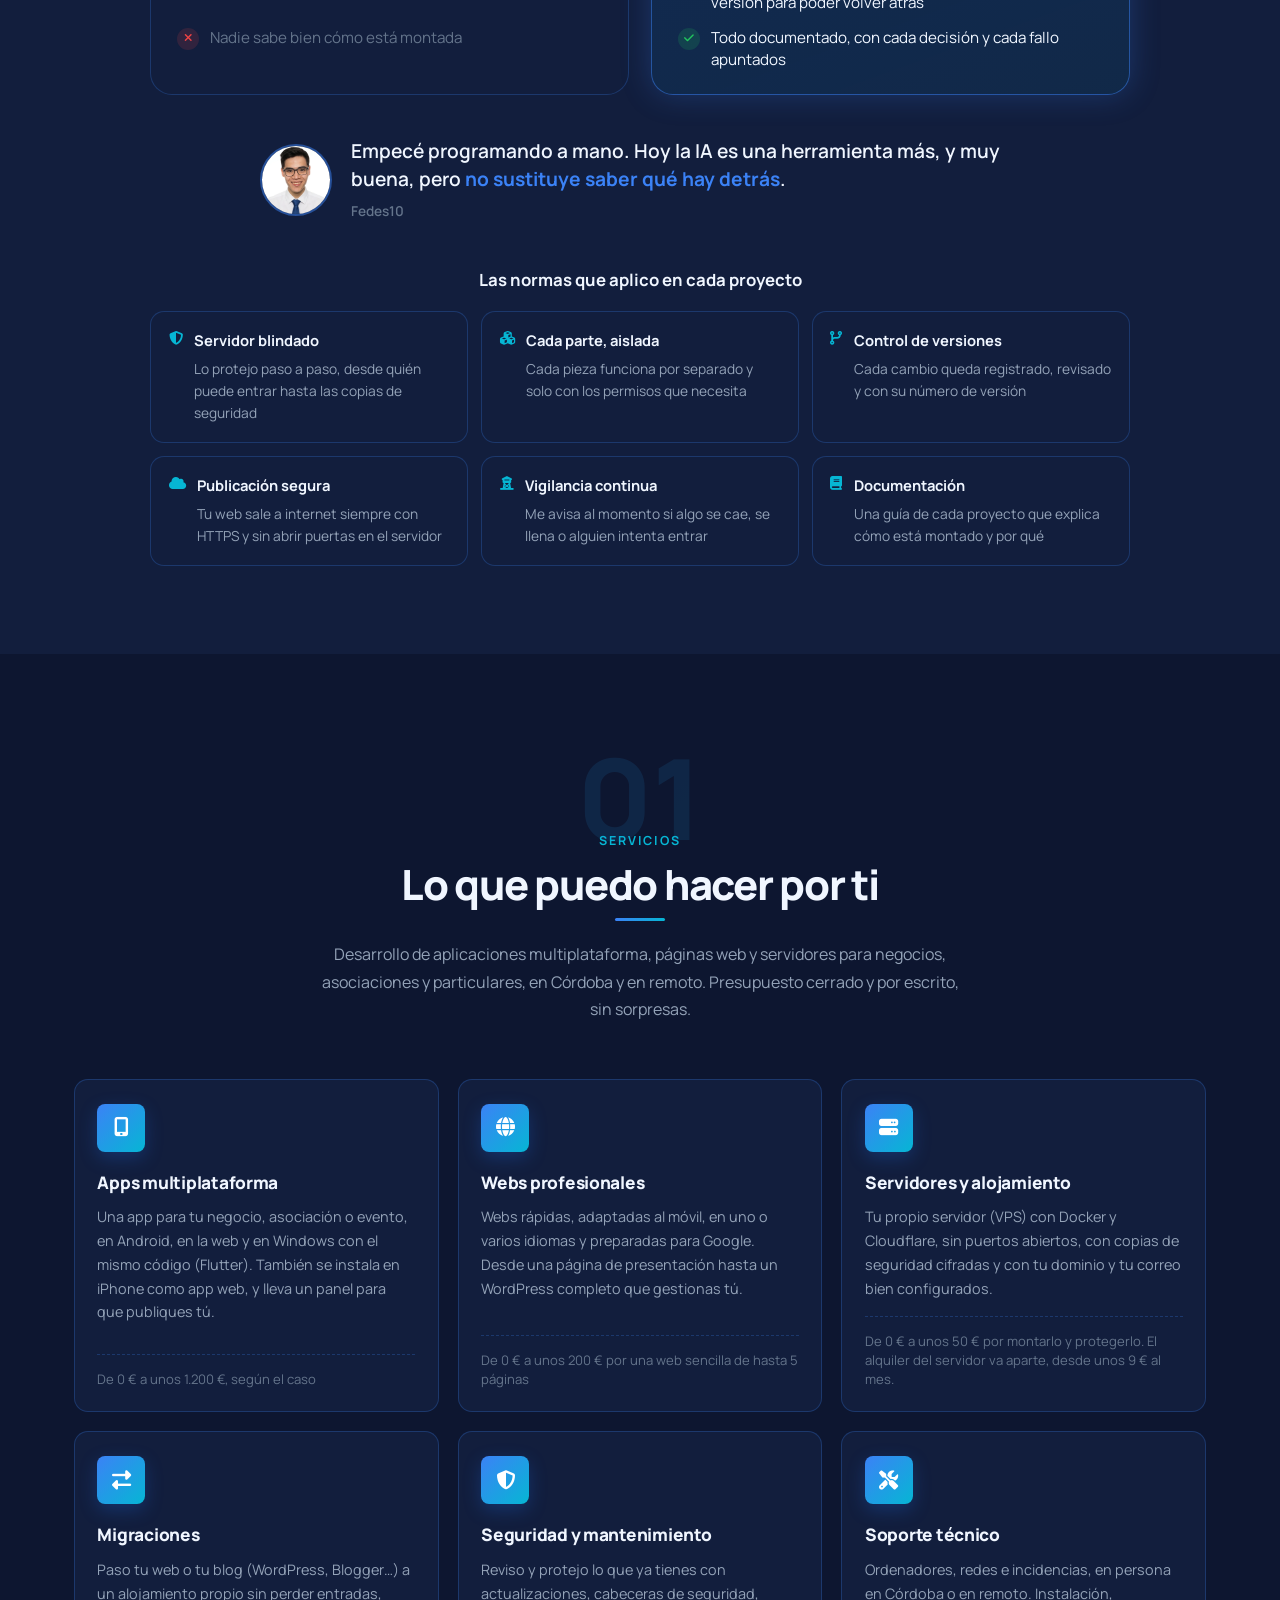
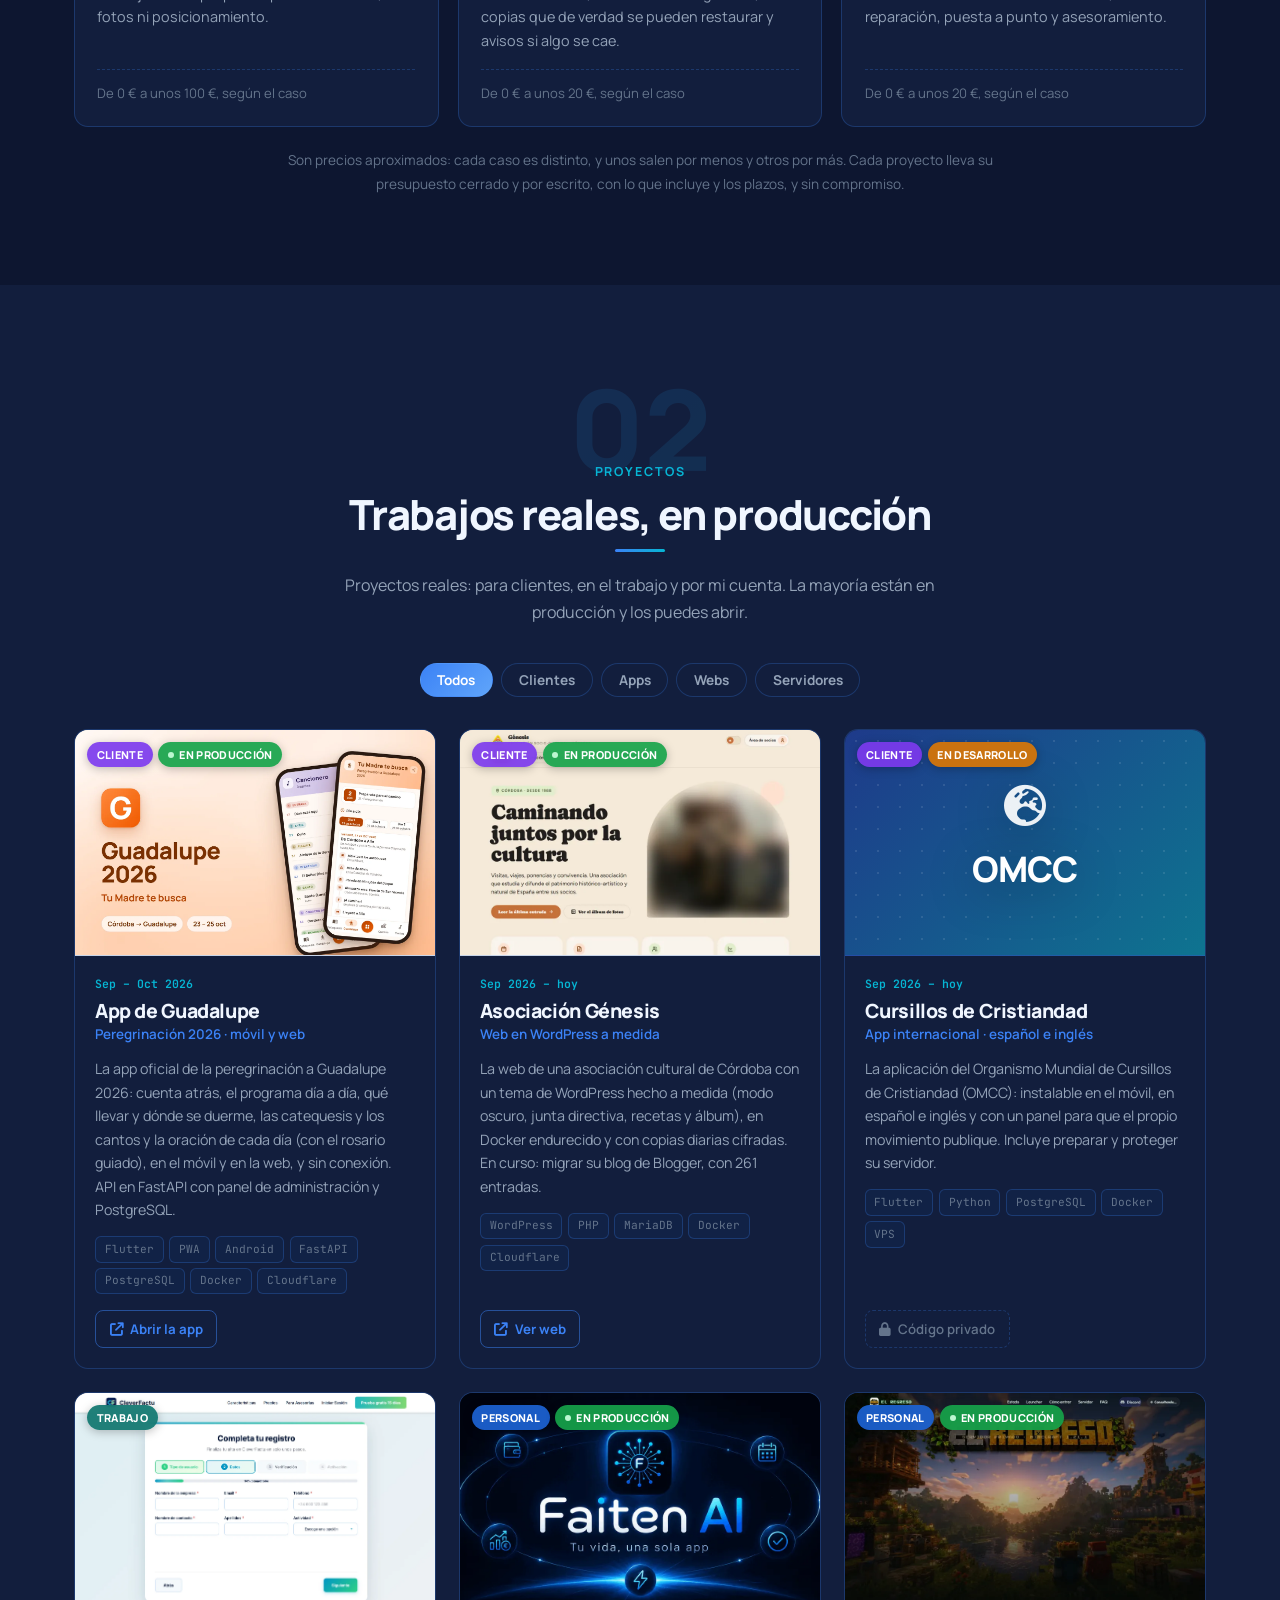
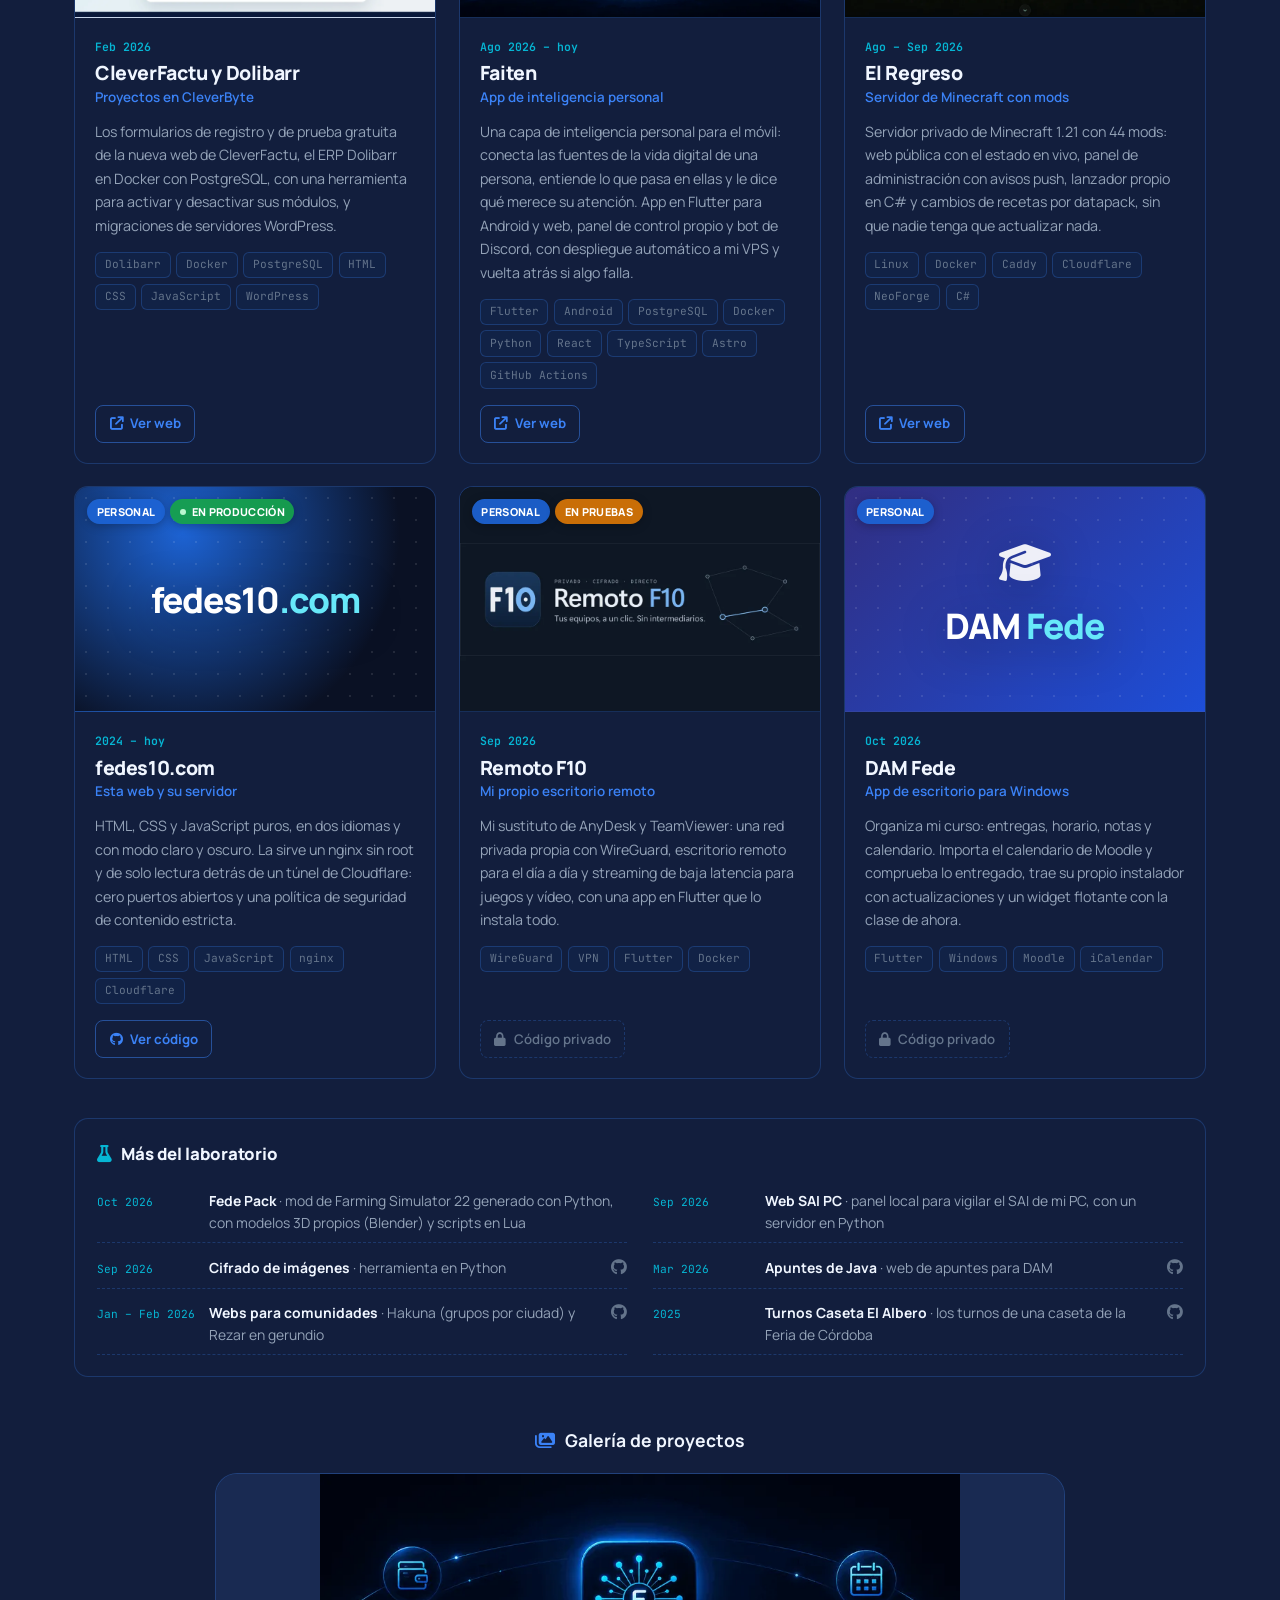
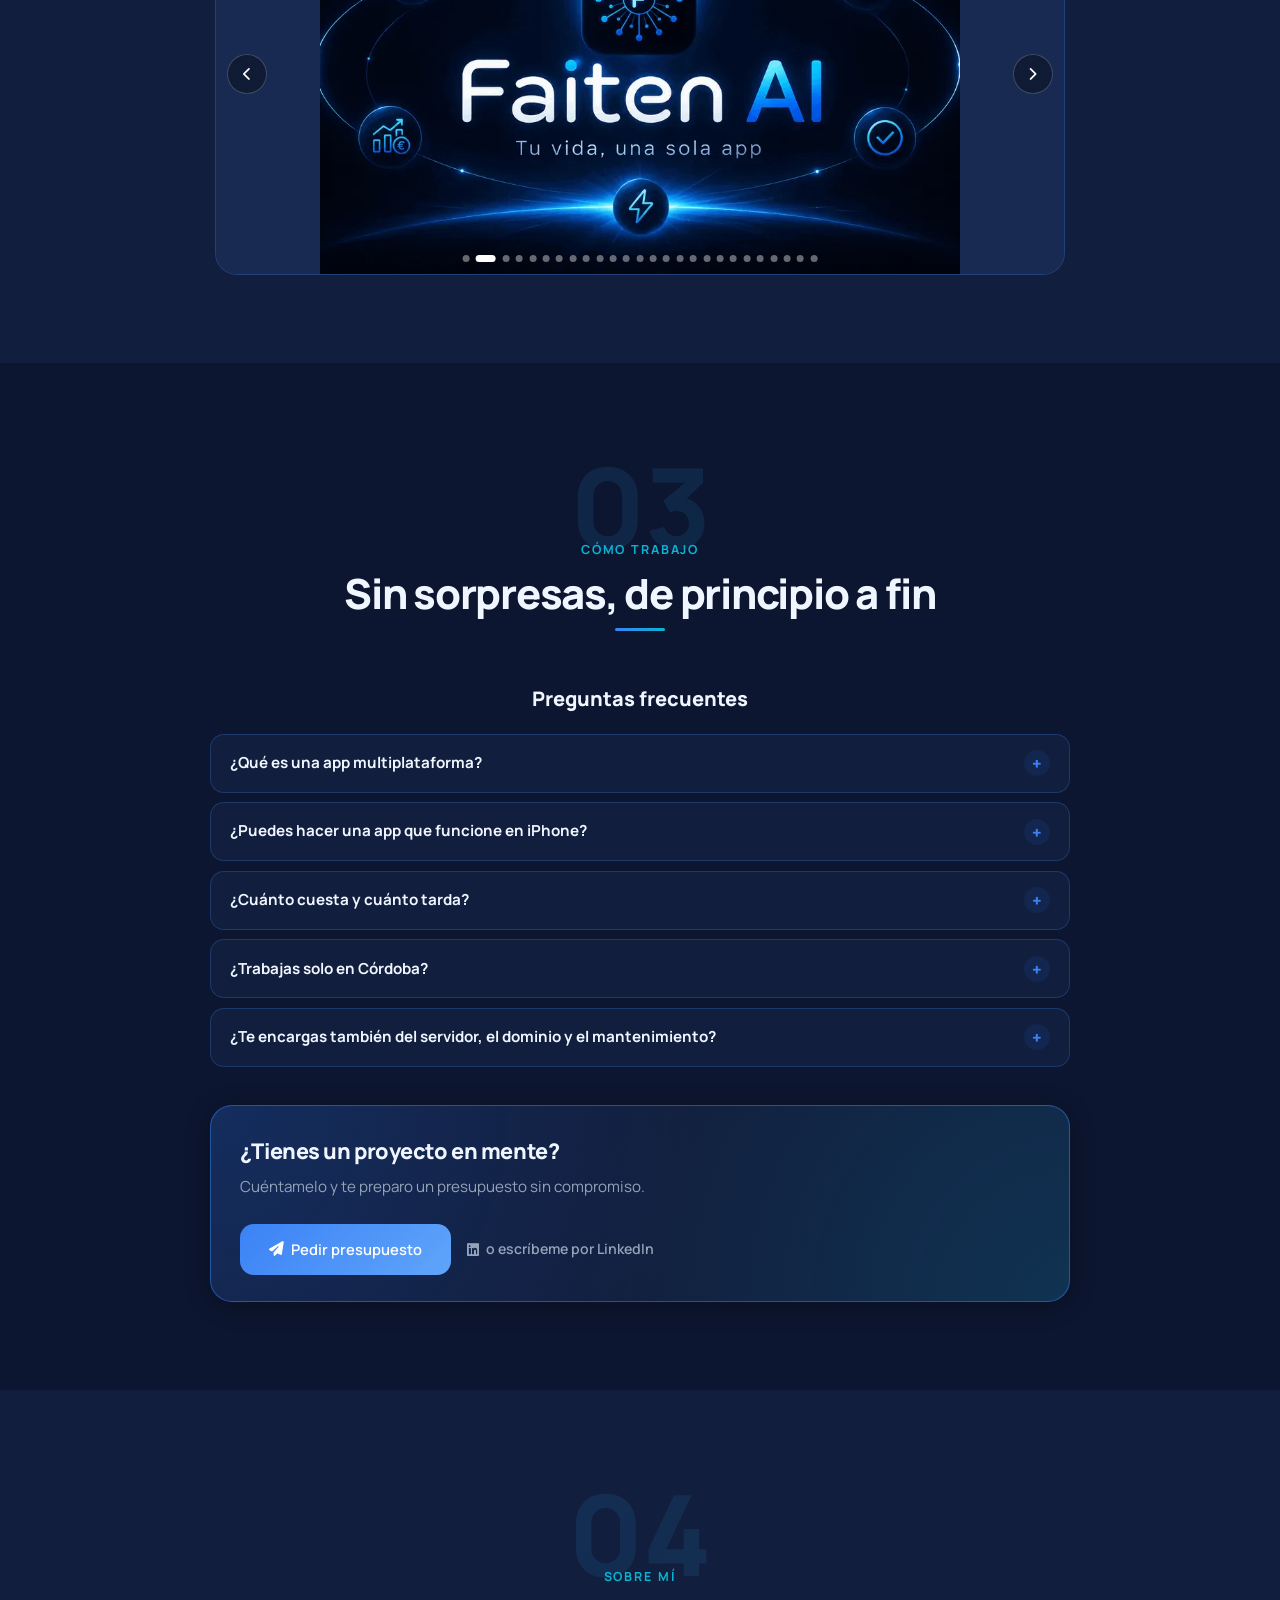
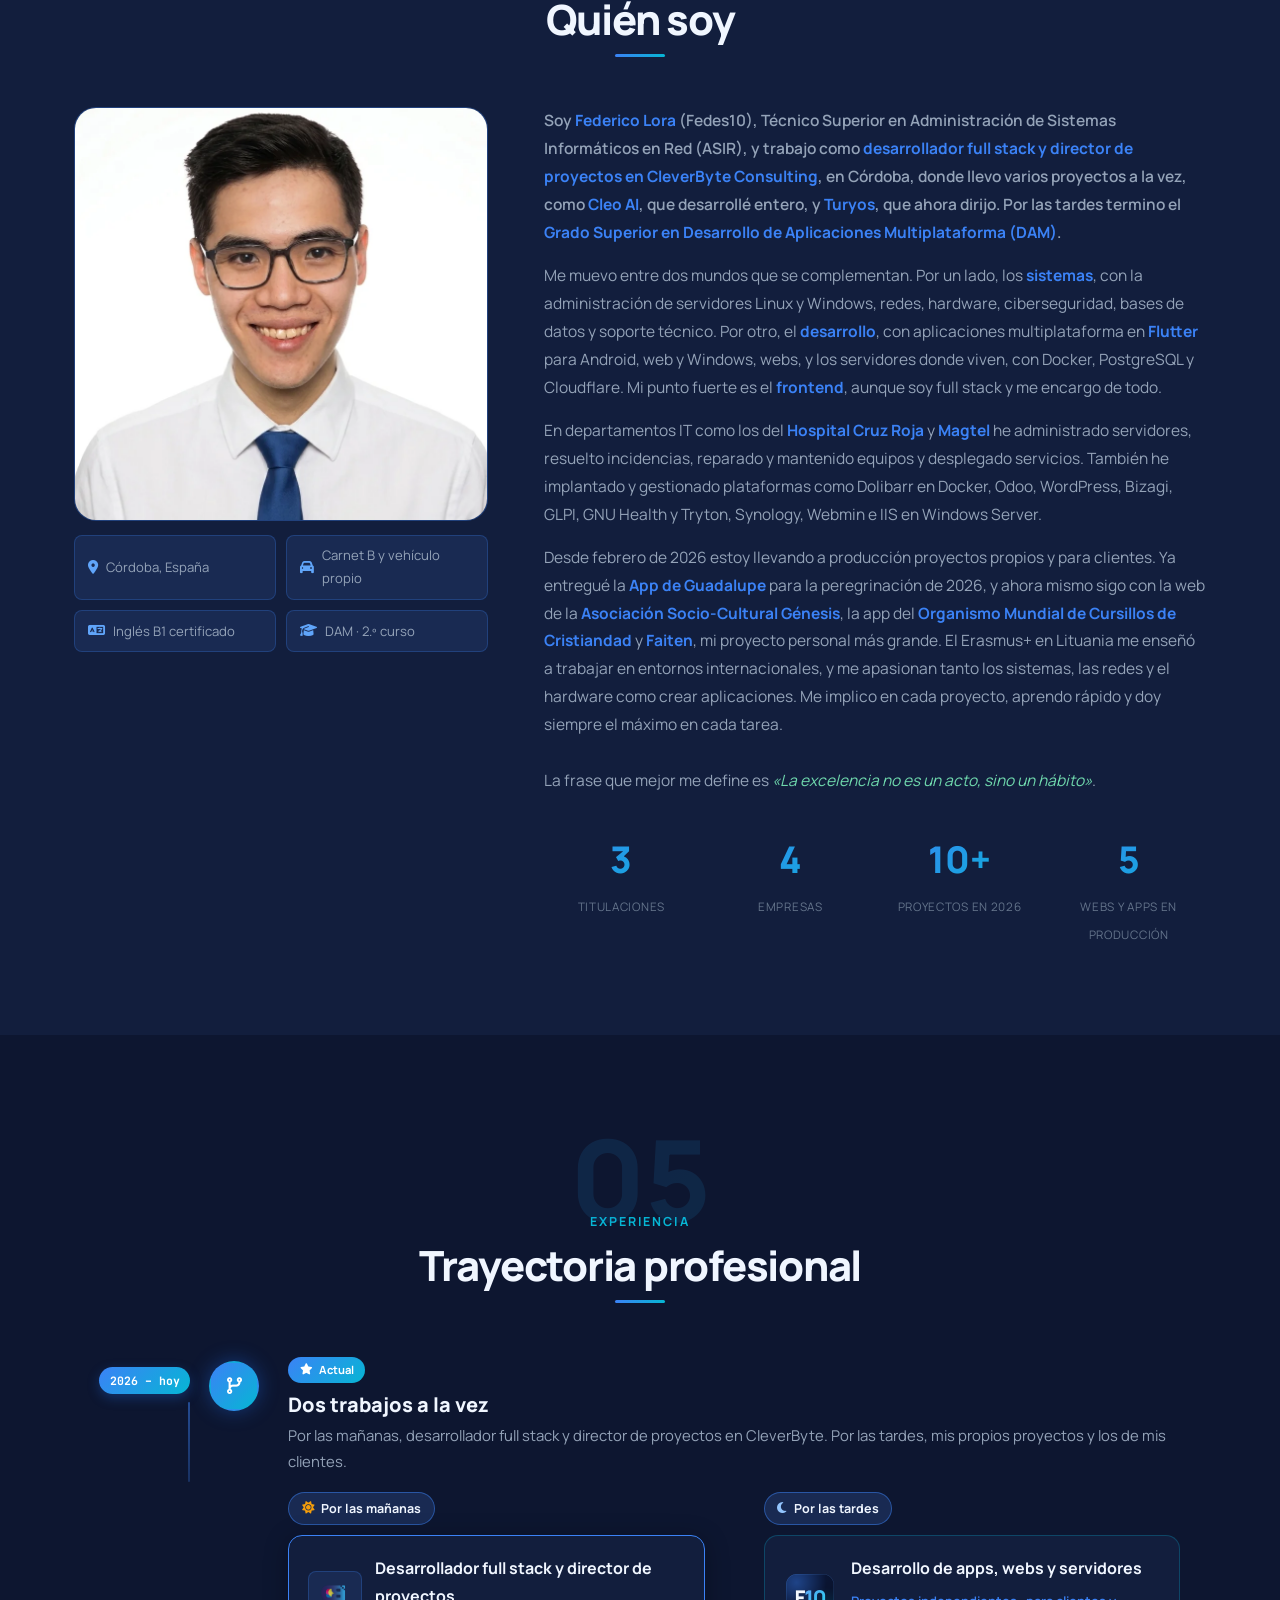
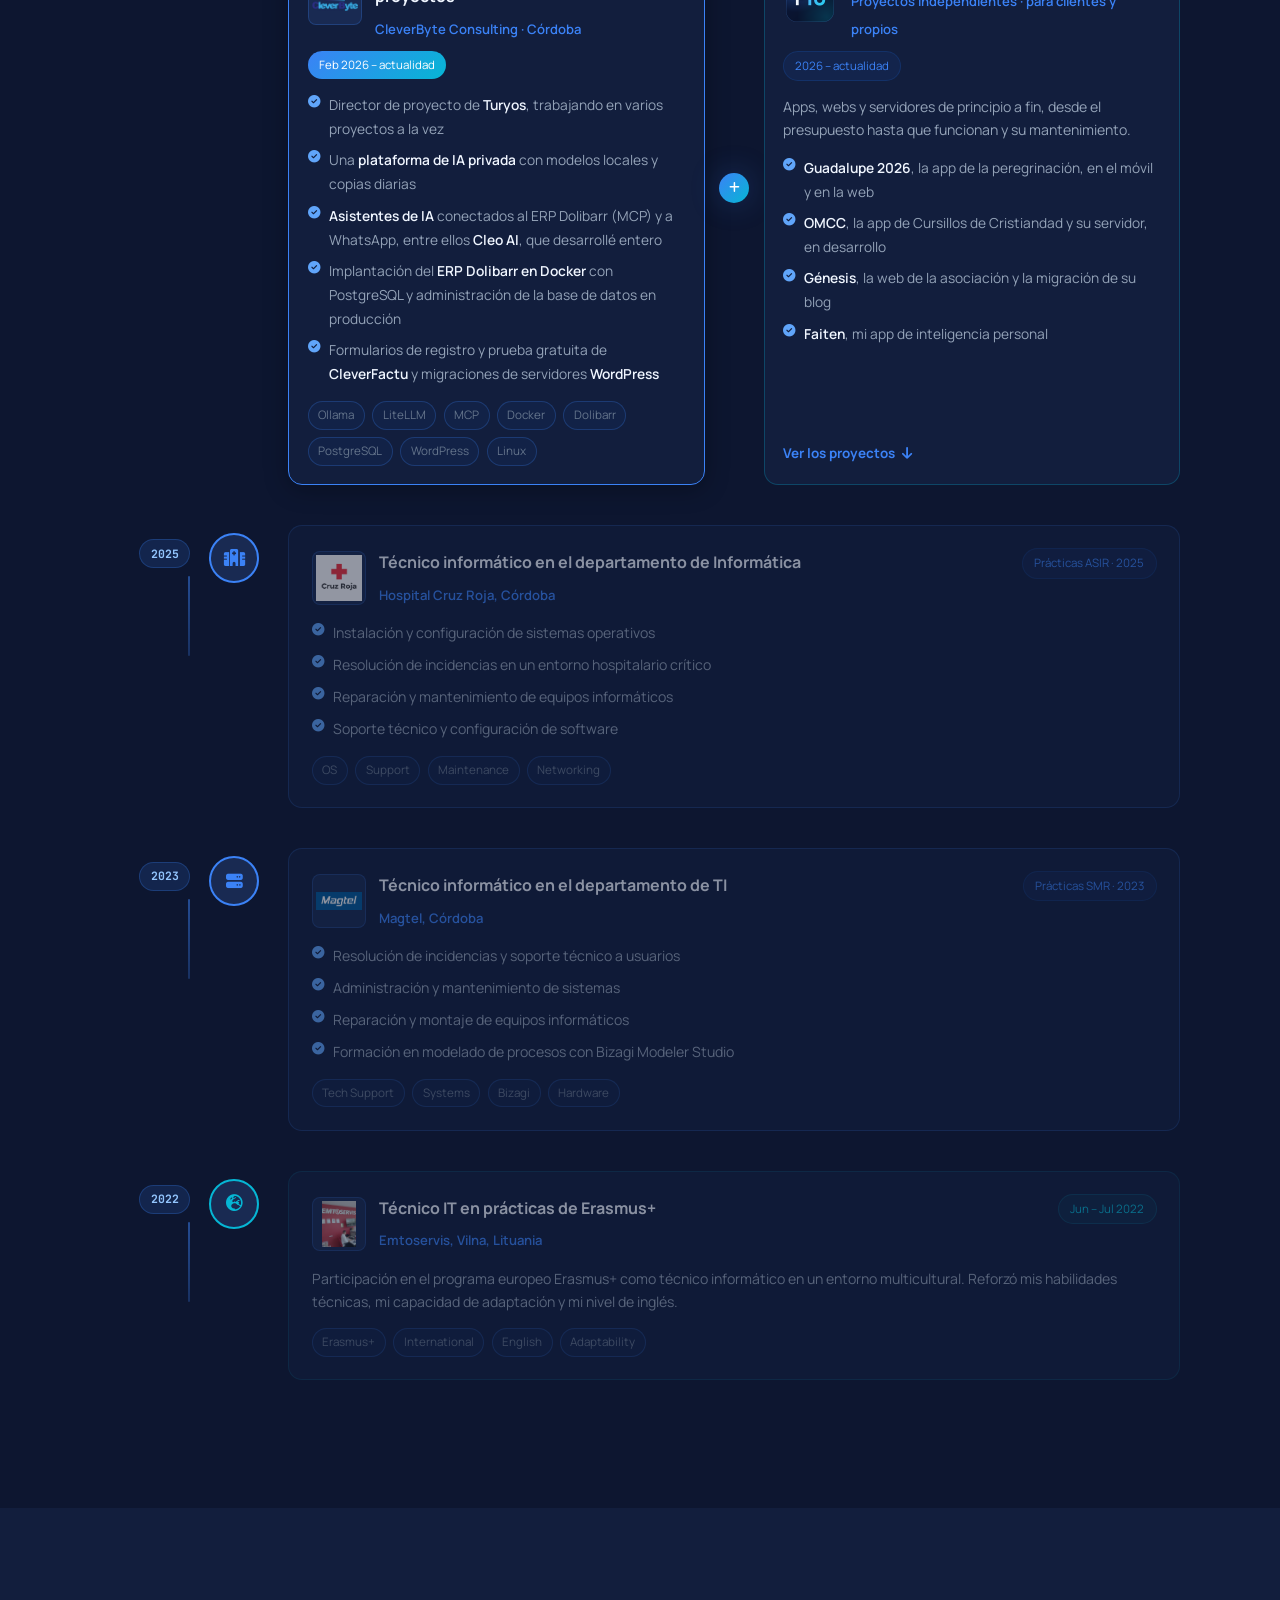
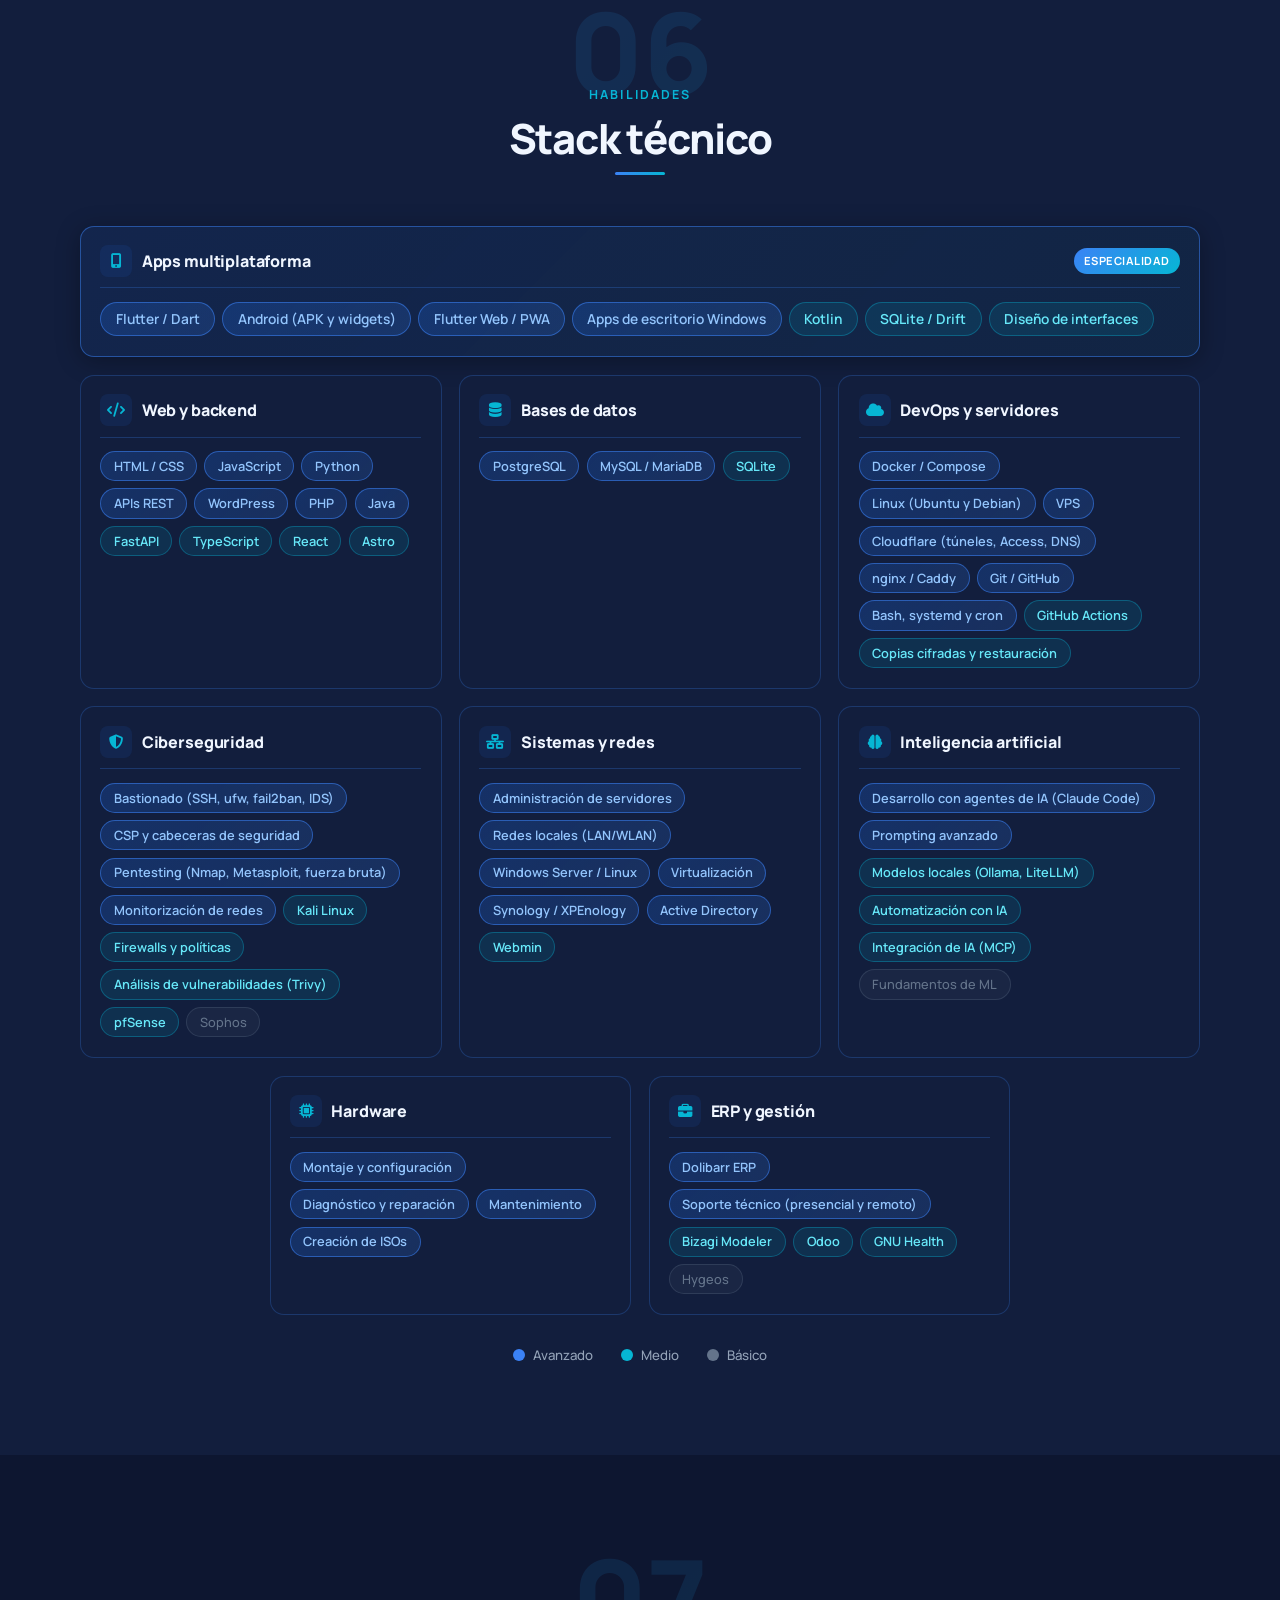
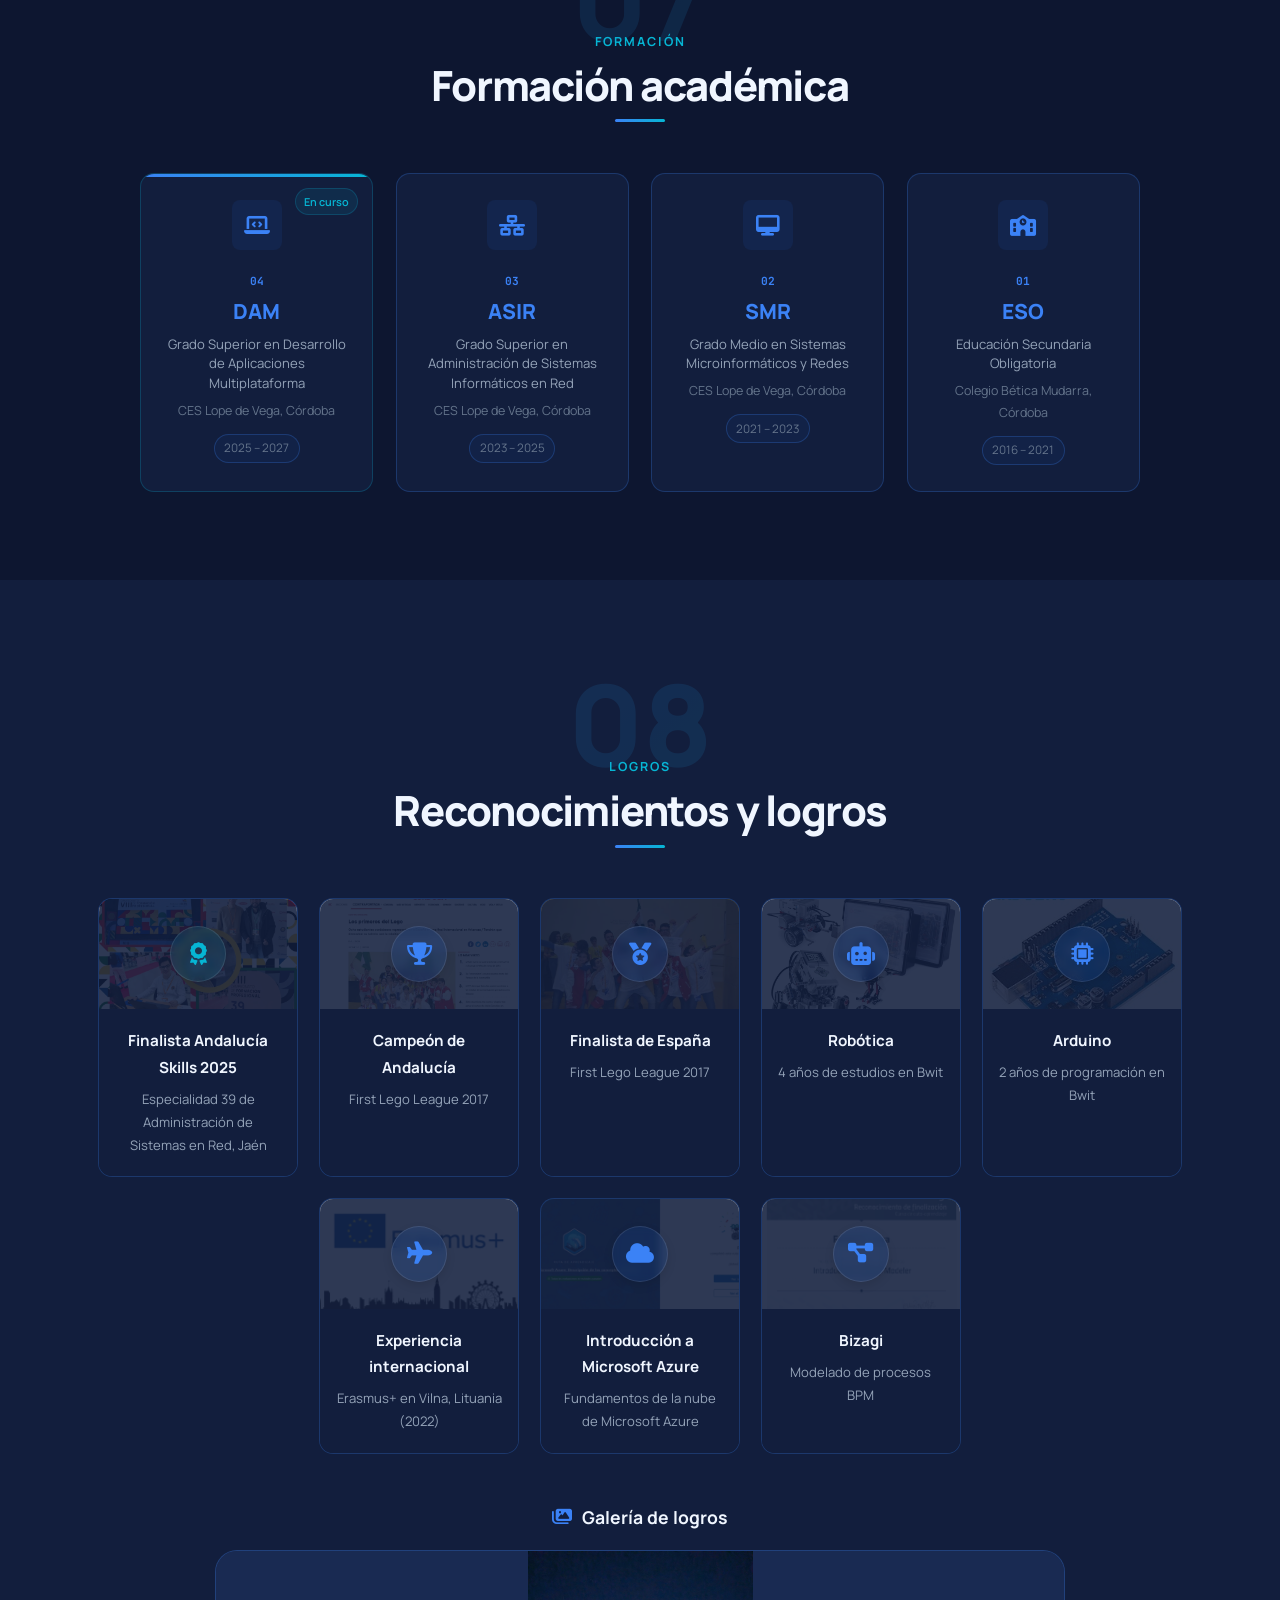
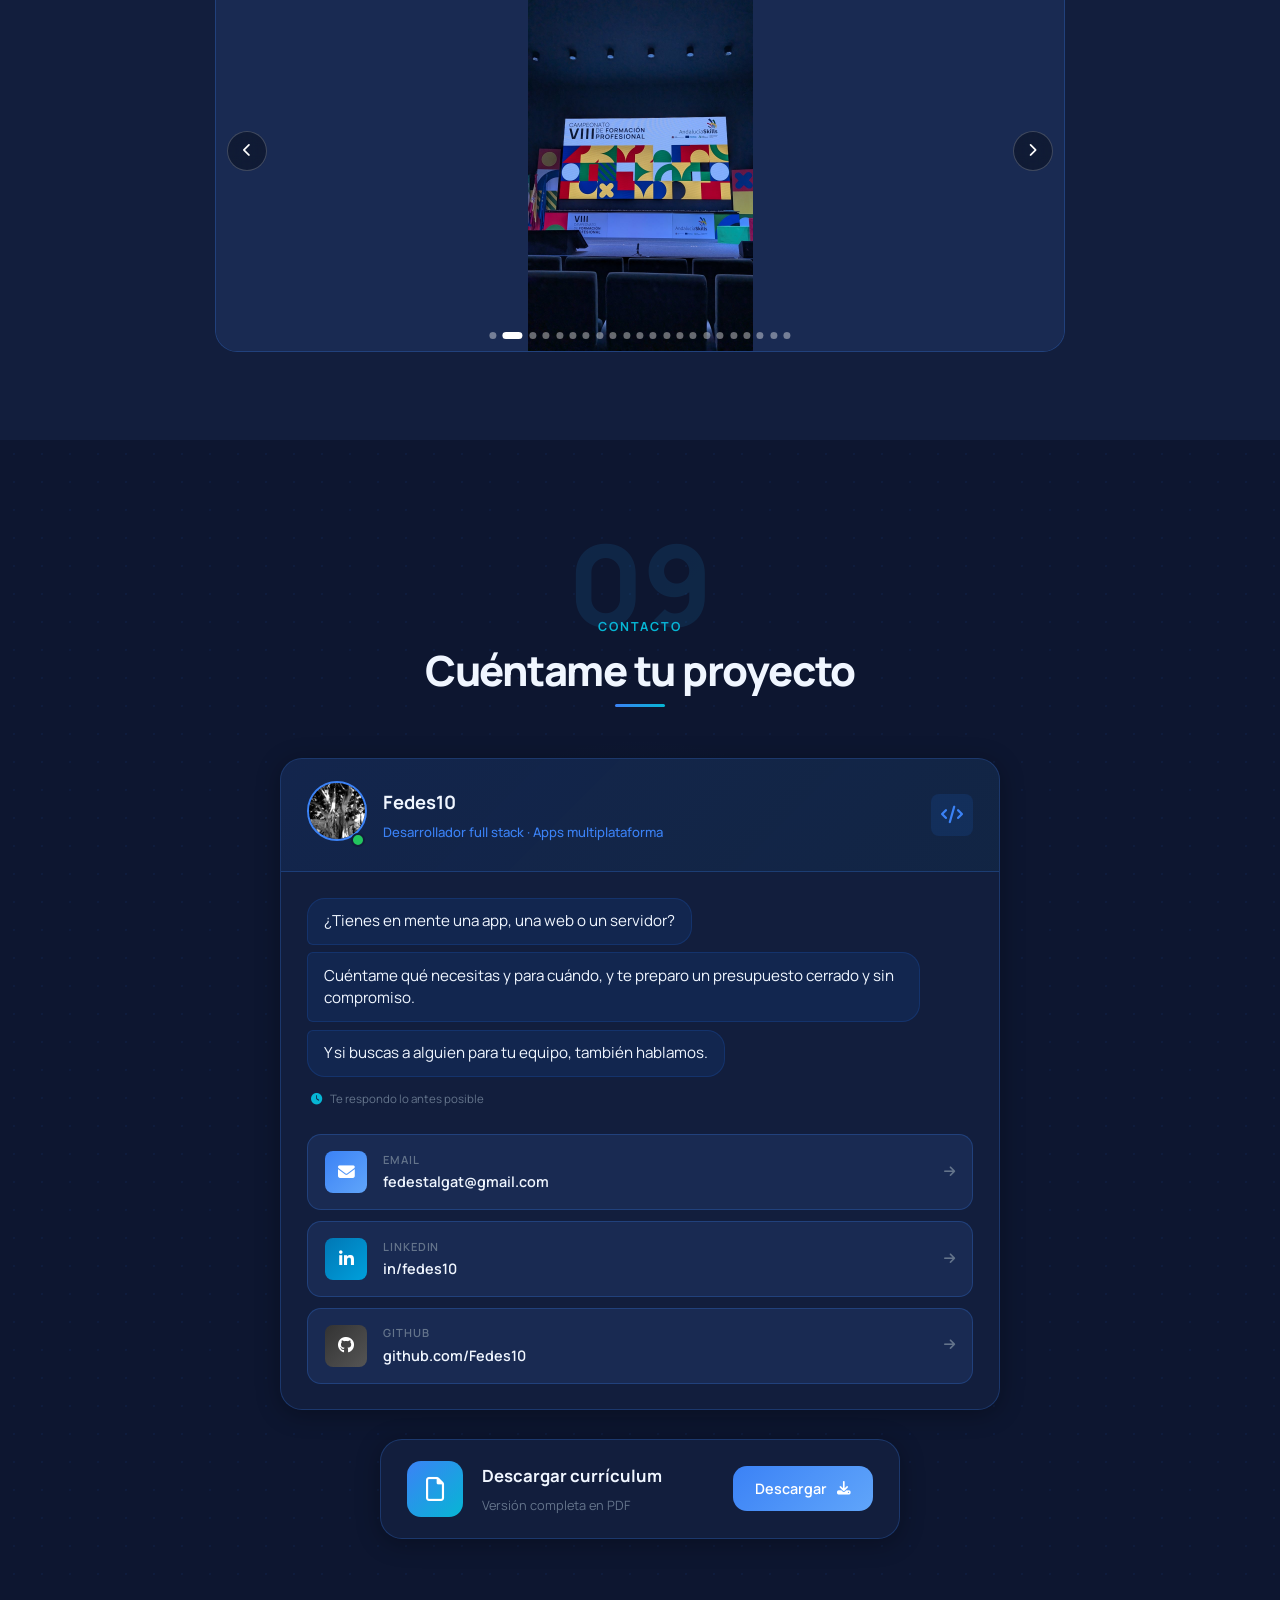
==== commit cce94213: "feat(servicios): seguridad y soporte, de 0 a unos 20 EUR en vez de «presupuesto gratis» Los dos serv" ====
--- a/index.html
+++ b/index.html
@@ -569,13 +569,13 @@
           <div class="serv-icono"><i class="fas fa-shield-halved" aria-hidden="true"></i></div>
           <h3 data-i18n="serv5-t">Seguridad y mantenimiento</h3>
           <p data-i18n="serv5-d">Reviso y protejo lo que ya tienes con actualizaciones, cabeceras de seguridad, copias que de verdad se pueden restaurar y avisos si algo se cae.</p>
-          <p class="serv-precio" data-i18n-html="serv5-precio"><strong>Presupuesto gratis</strong>, según lo que necesites</p>
+          <p class="serv-precio" data-i18n-html="serv5-precio">De 0 € a unos 20 €, según el caso</p>
         </article>
         <article class="serv-card reveal-up delay-2">
           <div class="serv-icono"><i class="fas fa-screwdriver-wrench" aria-hidden="true"></i></div>
           <h3 data-i18n="serv6-t">Soporte técnico</h3>
           <p data-i18n="serv6-d">Ordenadores, redes e incidencias, en persona en Córdoba o en remoto. Instalación, reparación, puesta a punto y asesoramiento.</p>
-          <p class="serv-precio" data-i18n-html="serv6-precio"><strong>Presupuesto gratis</strong>, según lo que necesites</p>
+          <p class="serv-precio" data-i18n-html="serv6-precio">De 0 € a unos 20 €, según el caso</p>
         </article>
       </div>
       <p class="serv-nota reveal-up" data-i18n="serv-nota">Son precios aproximados: cada caso es distinto, y unos salen por menos y otros por más. Cada proyecto lleva su presupuesto cerrado y por escrito, con lo que incluye y los plazos, y sin compromiso.</p>
